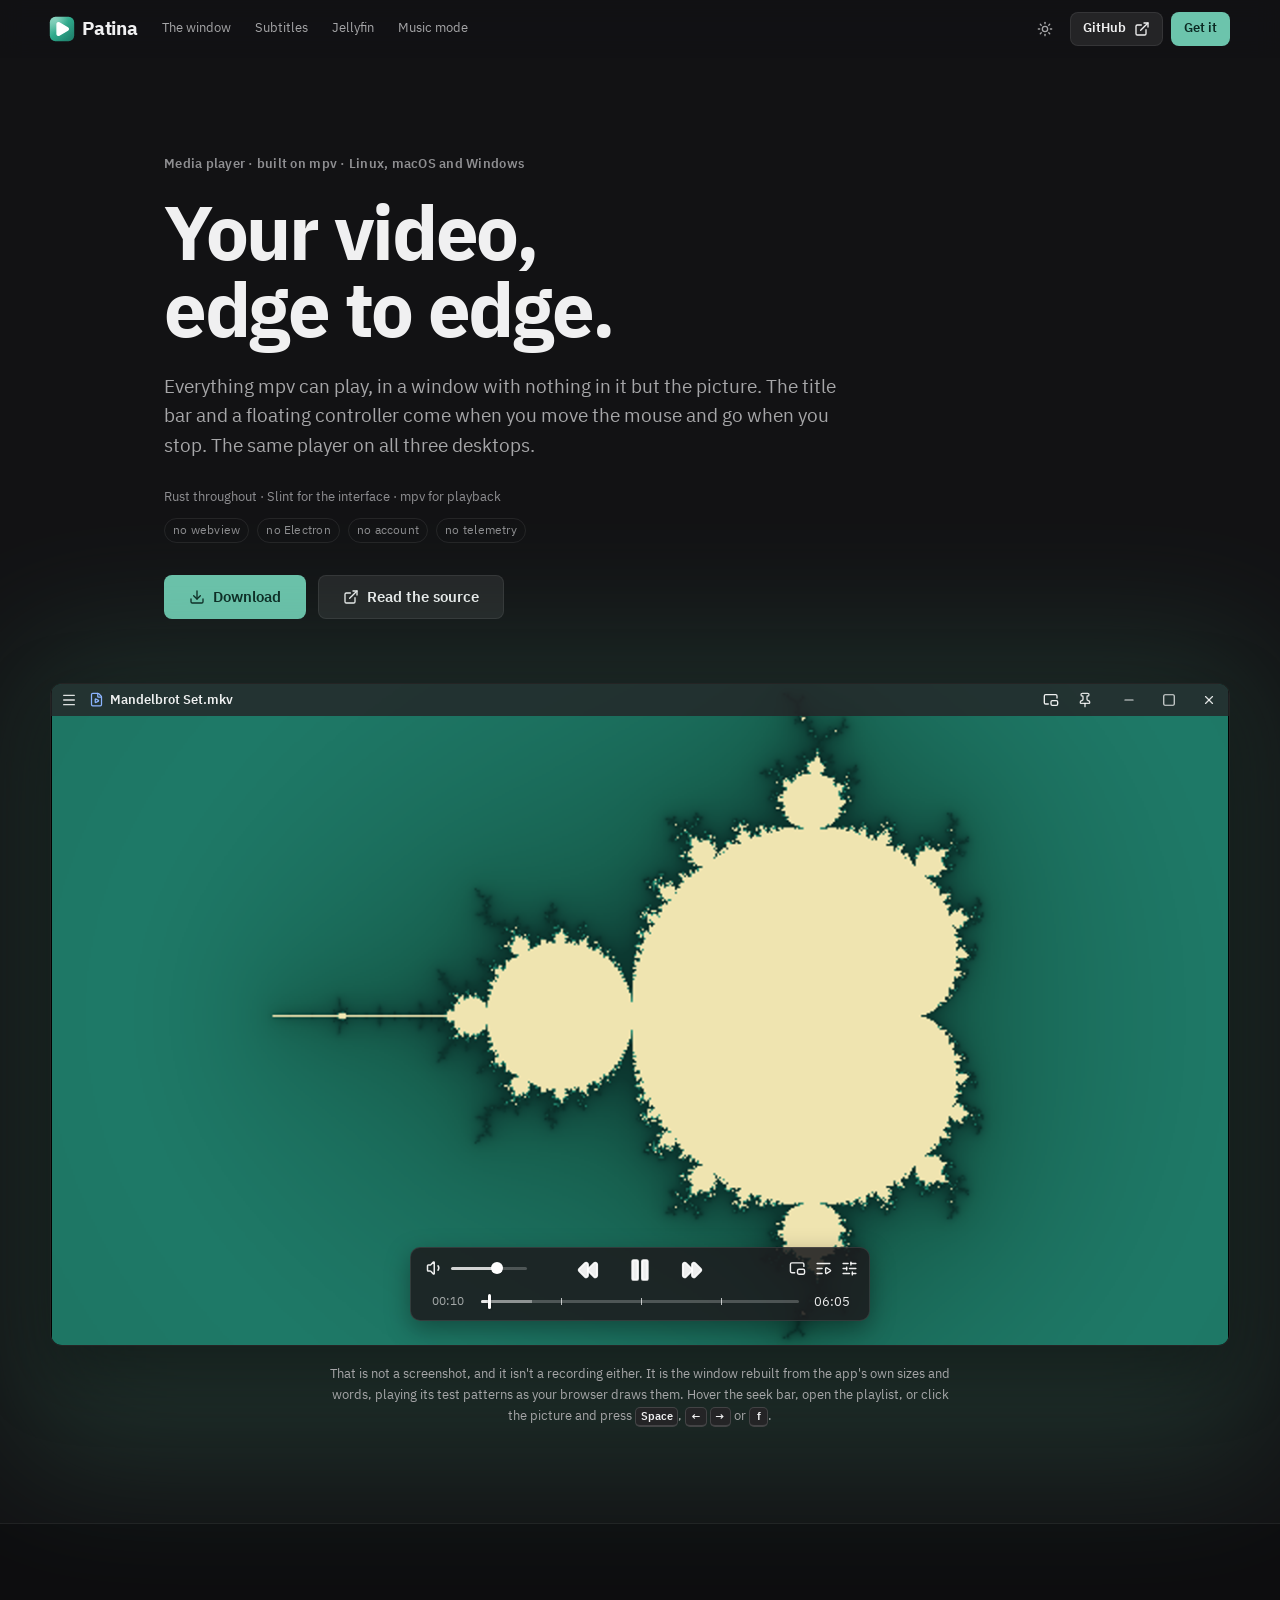
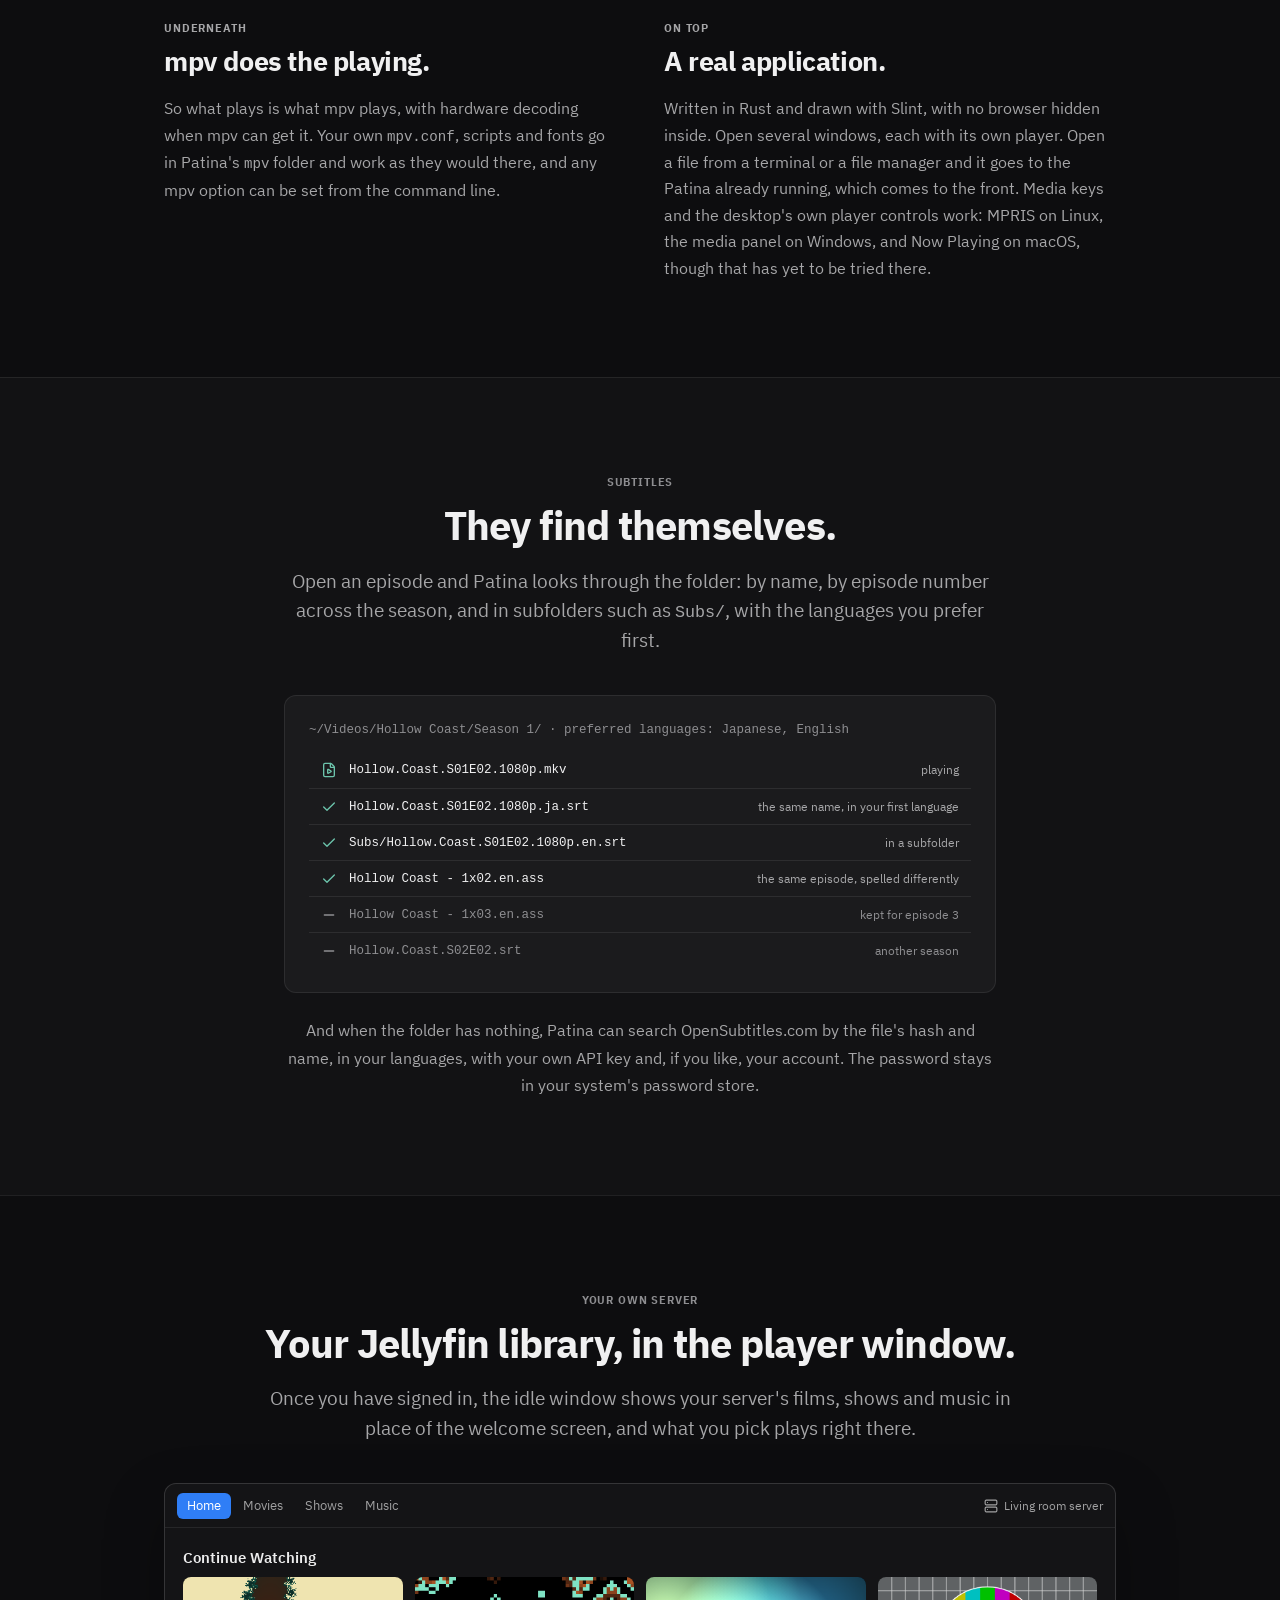
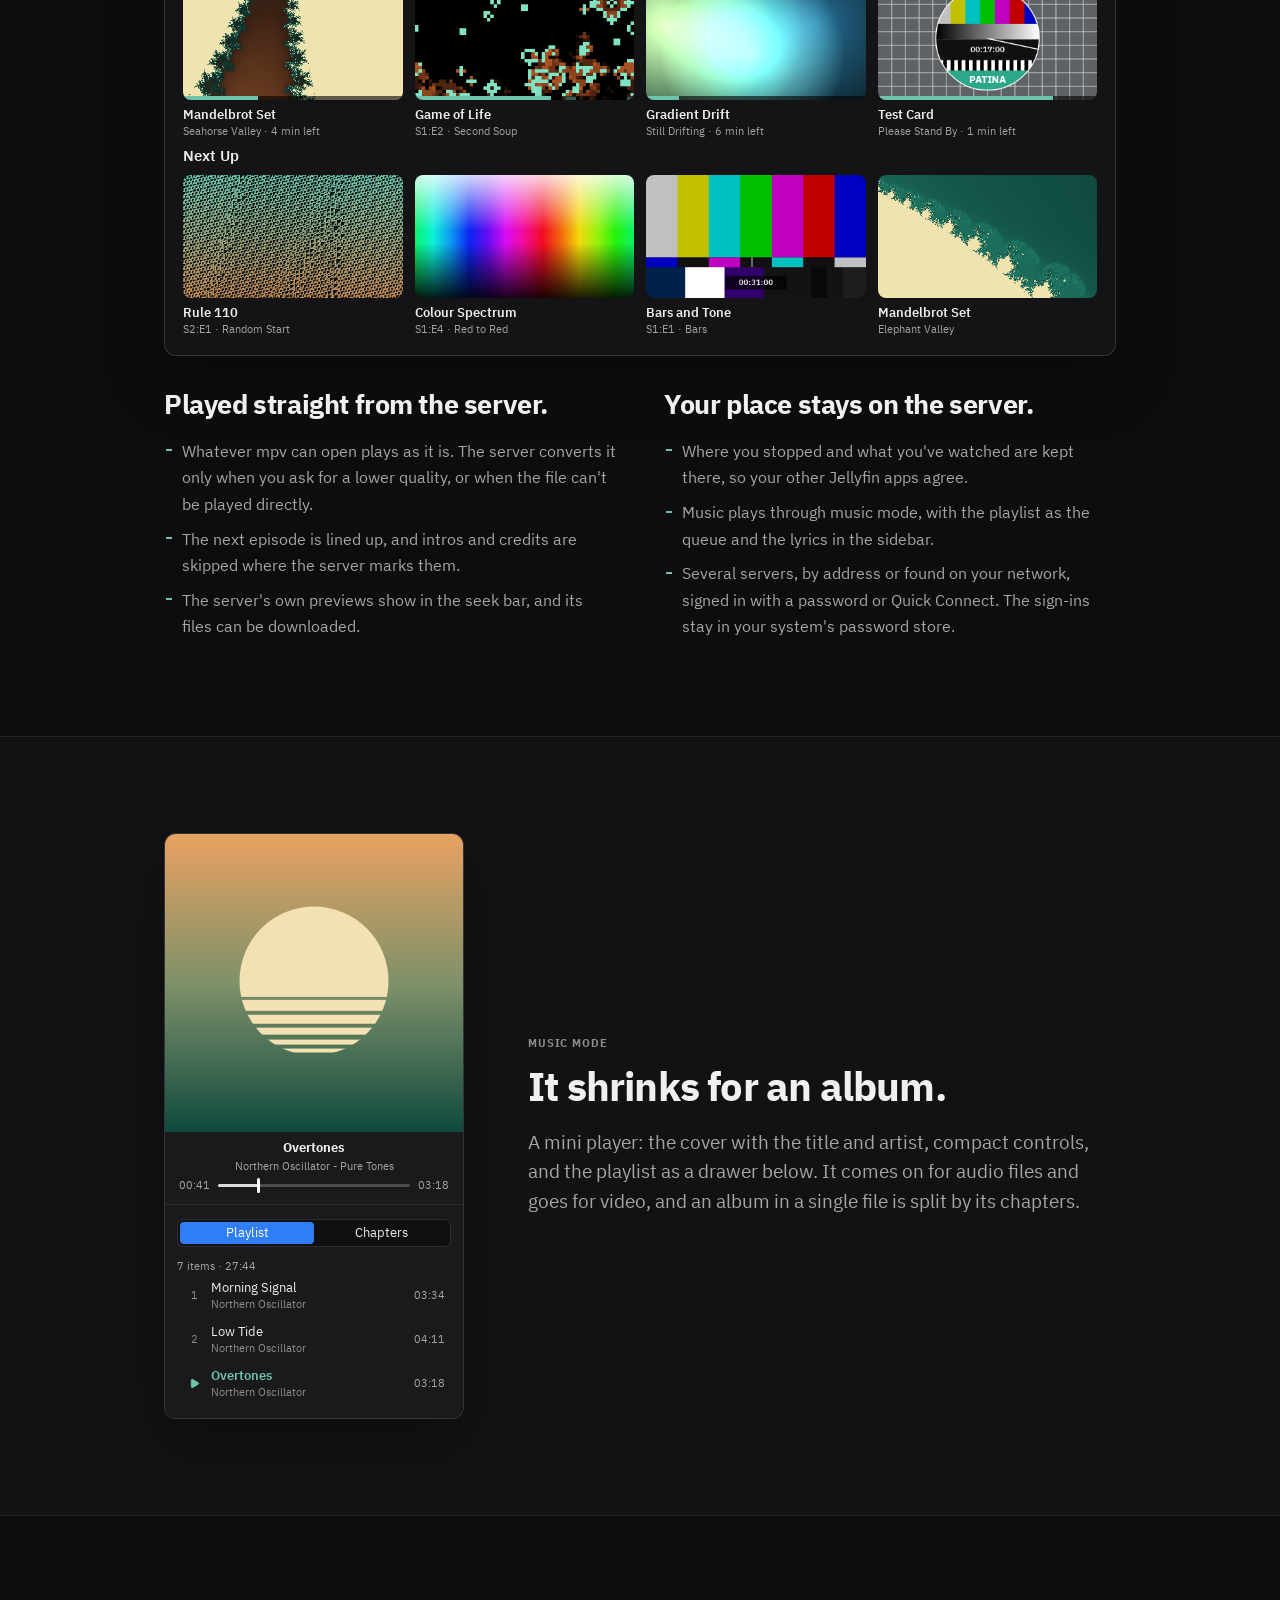
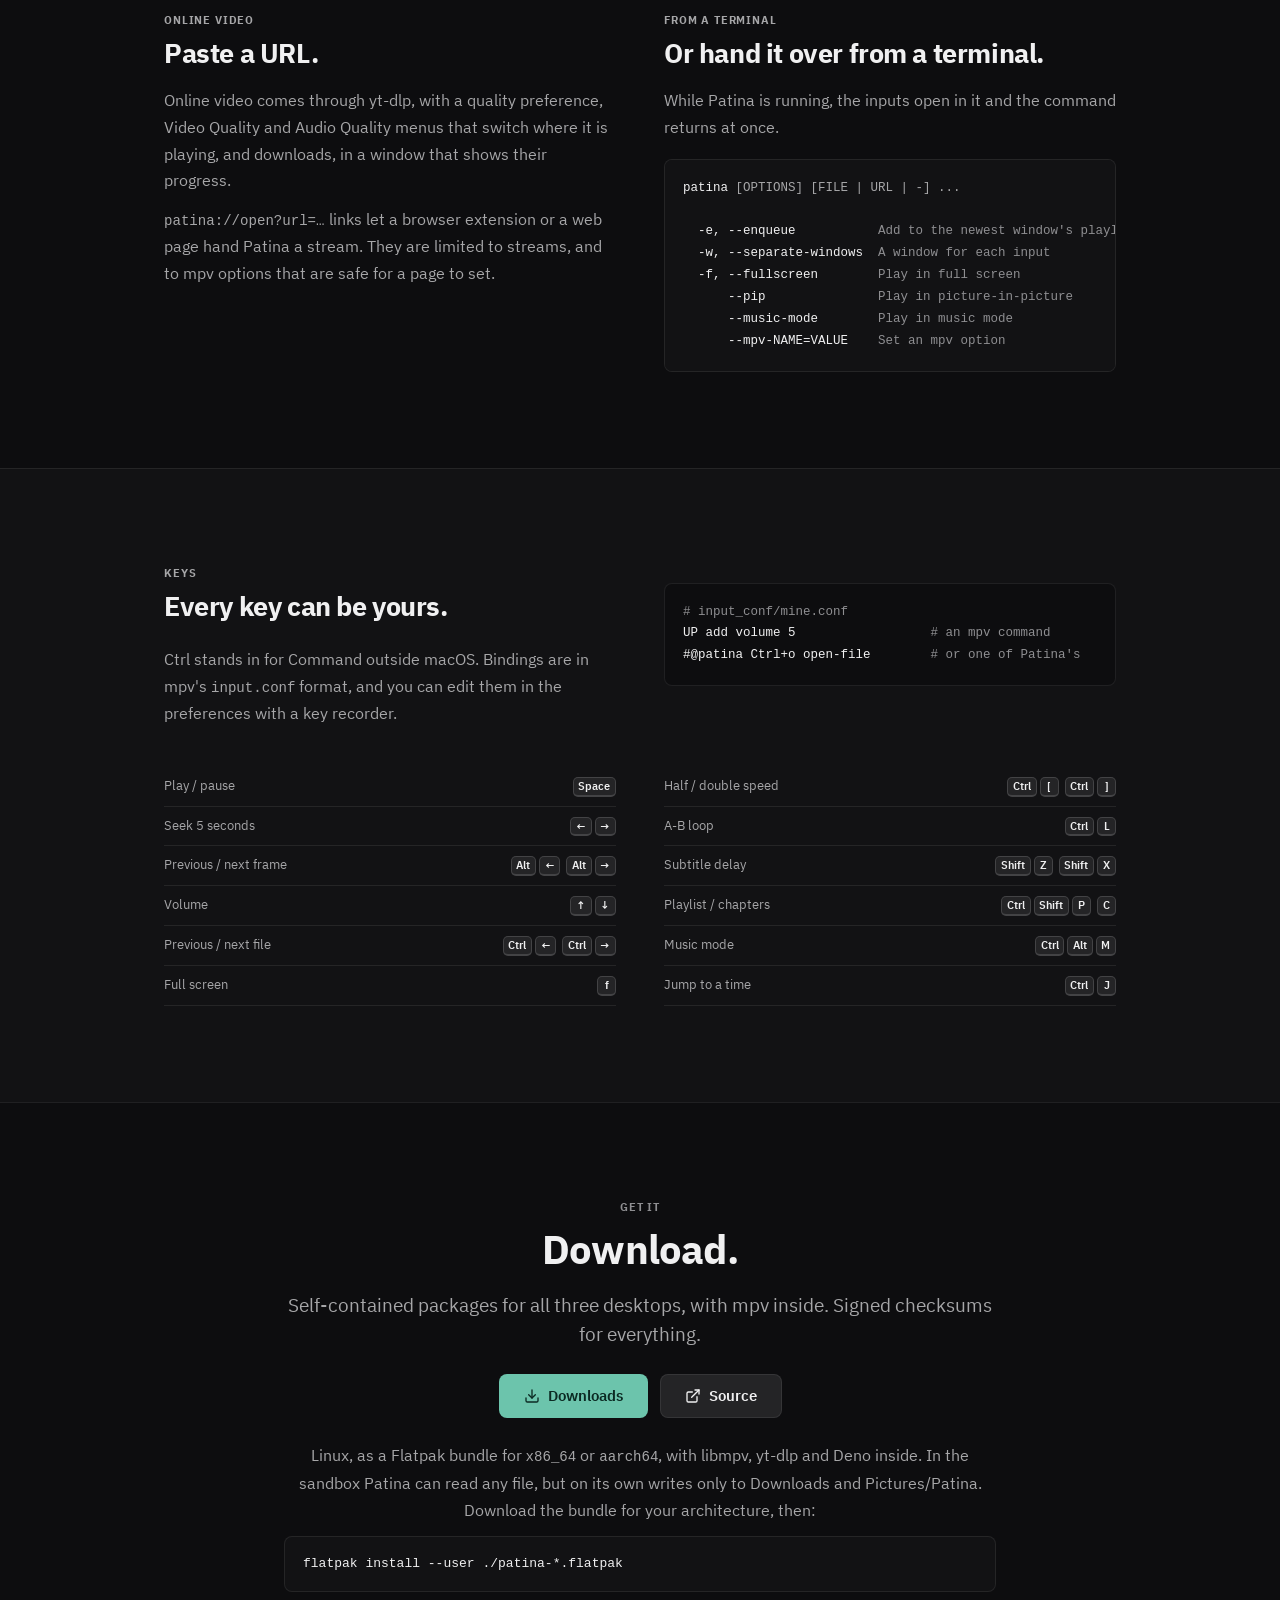
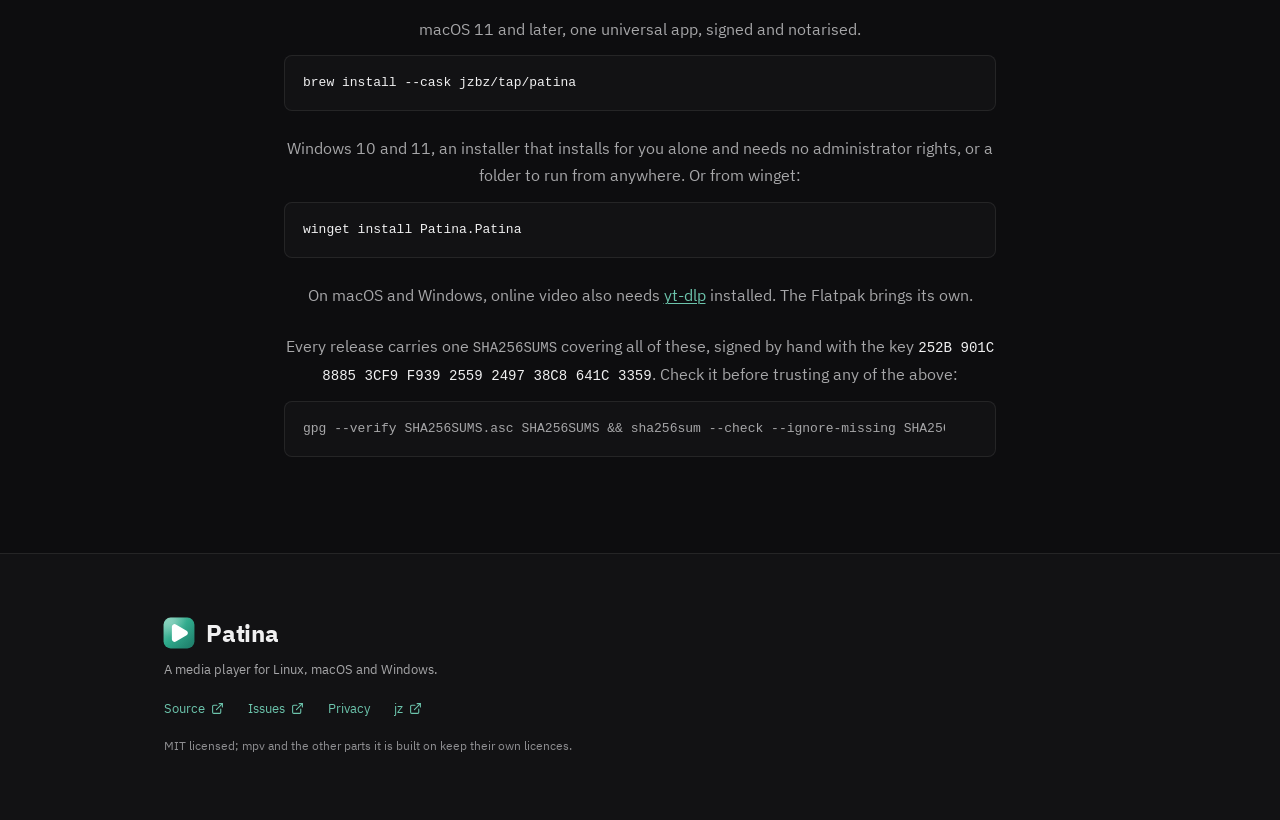
==== index.html @ 75a0292d "Add the patina.video site The front page rebuilds the player's window from the app's own sizes and w" ====
<!doctype html>
<html lang="en">
<head>
<meta charset="utf-8">
<meta name="viewport" content="width=device-width, initial-scale=1">
<title>Patina — a media player for Linux, macOS and Windows</title>
<meta name="description" content="A media player built on mpv: video edge to edge, a floating controller, subtitles that find themselves, online video and your Jellyfin library. Linux, macOS and Windows.">
<meta name="color-scheme" content="dark light">
<link rel="icon" href="assets/images/icon.svg" type="image/svg+xml">
<link rel="icon" href="favicon.png" sizes="32x32">
<link rel="apple-touch-icon" href="assets/images/apple-touch-icon.png">
<link rel="canonical" href="https://patina.video/">

<meta name="theme-color" content="#121214">

<meta property="og:type" content="website">
<meta property="og:site_name" content="Patina">
<meta property="og:title" content="Patina — a media player for Linux, macOS and Windows">
<meta property="og:description" content="Built on mpv: video edge to edge, a floating controller, subtitles that find themselves, online video and your Jellyfin library.">
<!-- Absolute on purpose: link scrapers fetch this without page context, so a
     relative path would resolve against nothing and the card would lose its
     image. The only two places the domain is written down. -->
<meta property="og:url" content="https://patina.video/">
<meta property="og:image" content="https://patina.video/assets/images/og.png">
<meta property="og:image:type" content="image/png">
<meta property="og:image:width" content="1200">
<meta property="og:image:height" content="630">
<meta property="og:image:alt" content="Patina — your video, edge to edge. A media player for Linux, macOS and Windows, shown as a window playing a Mandelbrot set with a floating controller over it.">

<meta name="twitter:card" content="summary_large_image">
<meta name="twitter:image" content="https://patina.video/assets/images/og.png">
<meta name="twitter:image:alt" content="Patina — your video, edge to edge. A media player for Linux, macOS and Windows, shown as a window playing a Mandelbrot set with a floating controller over it.">

<link rel="preload" href="assets/fonts/ibm-plex-sans-regular.woff2" as="font" type="font/woff2" crossorigin>
<link rel="preload" href="assets/fonts/ibm-plex-sans-bold.woff2" as="font" type="font/woff2" crossorigin>
<link rel="stylesheet" href="assets/style.css">

<!-- Without player.js there are no pictures to draw, so the window gets one that
     is already drawn. In a noscript, so that nobody else downloads it. -->
<noscript><style>.picture { background: #000 url("assets/images/poster.jpg") center / cover; }</style></noscript>

<!-- Stamp a stored choice of light before the first paint, so someone who has
     chosen it does not get a flash of the dark default first. Only light is
     ever stamped: dark is what the stylesheet already does, so a `dark` class
     would be a class with no rule behind it. -->
<script>
(function () {
    try {
        if (localStorage.getItem("patina-theme") === "light") {
            document.documentElement.classList.add("light");
        }
    } catch (e) {
        /* No storage available. The stylesheet's dark default stands. */
    }
}());
</script>
</head>
<body>

<!-- Lucide icons, ISC licensed, copied out of the app's own ui/icons directory
     under the app's own names, so the site and the app draw from one set. 24x24
     grid, 2px round-cap stroke, currentColor throughout. `external` is the one
     the app has no use for. -->
<svg class="sprite" aria-hidden="true" focusable="false" width="0" height="0">
  <defs>
    <symbol viewBox="0 0 24 24" id="i-menu"><path d="M4 5h16"/><path d="M4 12h16"/><path d="M4 19h16"/></symbol>
    <symbol viewBox="0 0 24 24" id="i-file-play"><path d="M6 22a2 2 0 0 1-2-2V4a2 2 0 0 1 2-2h8a2.4 2.4 0 0 1 1.704.706l3.588 3.588A2.4 2.4 0 0 1 20 8v12a2 2 0 0 1-2 2z"/><path d="M14 2v5a1 1 0 0 0 1 1h5"/><path d="M15.033 13.44a.647.647 0 0 1 0 1.12l-4.065 2.352a.645.645 0 0 1-.968-.56v-4.704a.645.645 0 0 1 .967-.56z"/></symbol>
    <symbol viewBox="0 0 24 24" id="i-picture-in-picture-2"><path d="M21 9V6a2 2 0 0 0-2-2H4a2 2 0 0 0-2 2v10c0 1.1.9 2 2 2h4"/><rect width="10" height="7" x="12" y="13" rx="2"/></symbol>
    <symbol viewBox="0 0 24 24" id="i-pin"><path d="M12 17v5"/><path d="M9 10.76a2 2 0 0 1-1.11 1.79l-1.78.9A2 2 0 0 0 5 15.24V16a1 1 0 0 0 1 1h12a1 1 0 0 0 1-1v-.76a2 2 0 0 0-1.11-1.79l-1.78-.9A2 2 0 0 1 15 10.76V7a1 1 0 0 1 1-1 2 2 0 0 0 0-4H8a2 2 0 0 0 0 4 1 1 0 0 1 1 1z"/></symbol>
    <symbol viewBox="0 0 24 24" id="i-minus"><path d="M5 12h14"/></symbol>
    <symbol viewBox="0 0 24 24" id="i-square"><rect width="18" height="18" x="3" y="3" rx="2"/></symbol>
    <symbol viewBox="0 0 24 24" id="i-x"><path d="M18 6 6 18"/><path d="m6 6 12 12"/></symbol>
    <symbol viewBox="0 0 24 24" id="i-volume-2"><path d="M11 4.702a.705.705 0 0 0-1.203-.498L6.413 7.587A1.4 1.4 0 0 1 5.416 8H3a1 1 0 0 0-1 1v6a1 1 0 0 0 1 1h2.416a1.4 1.4 0 0 1 .997.413l3.383 3.384A.705.705 0 0 0 11 19.298z"/><path d="M16 9a5 5 0 0 1 0 6"/><path d="M19.364 18.364a9 9 0 0 0 0-12.728"/></symbol>
    <symbol viewBox="0 0 24 24" id="i-volume-1"><path d="M11 4.702a.705.705 0 0 0-1.203-.498L6.413 7.587A1.4 1.4 0 0 1 5.416 8H3a1 1 0 0 0-1 1v6a1 1 0 0 0 1 1h2.416a1.4 1.4 0 0 1 .997.413l3.383 3.384A.705.705 0 0 0 11 19.298z"/><path d="M16 9a5 5 0 0 1 0 6"/></symbol>
    <symbol viewBox="0 0 24 24" id="i-volume"><path d="M11 4.702a.705.705 0 0 0-1.203-.498L6.413 7.587A1.4 1.4 0 0 1 5.416 8H3a1 1 0 0 0-1 1v6a1 1 0 0 0 1 1h2.416a1.4 1.4 0 0 1 .997.413l3.383 3.384A.705.705 0 0 0 11 19.298z"/></symbol>
    <symbol viewBox="0 0 24 24" id="i-volume-x"><path d="M11 4.702a.7.7 0 0 0-1.203-.498L6.413 7.587A1.4 1.4 0 0 1 5.416 8H3a1 1 0 0 0-1 1v6a1 1 0 0 0 1 1h2.416a1.4 1.4 0 0 1 .997.413l3.383 3.384A.7.7 0 0 0 11 19.298z"/><path d="m16.5 14.5 5-5"/><path d="m16.5 9.5 5 5"/></symbol>
    <symbol viewBox="0 0 24 24" id="i-rewind"><path d="M12 6a2 2 0 0 0-3.414-1.414l-6 6a2 2 0 0 0 0 2.828l6 6A2 2 0 0 0 12 18z"/><path d="M22 6a2 2 0 0 0-3.414-1.414l-6 6a2 2 0 0 0 0 2.828l6 6A2 2 0 0 0 22 18z"/></symbol>
    <symbol viewBox="0 0 24 24" id="i-fast-forward"><path d="M12 6a2 2 0 0 1 3.414-1.414l6 6a2 2 0 0 1 0 2.828l-6 6A2 2 0 0 1 12 18z"/><path d="M2 6a2 2 0 0 1 3.414-1.414l6 6a2 2 0 0 1 0 2.828l-6 6A2 2 0 0 1 2 18z"/></symbol>
    <symbol viewBox="0 0 24 24" id="i-play"><path d="M5 5a2 2 0 0 1 3.008-1.728l11.997 6.998a2 2 0 0 1 .003 3.458l-12 7A2 2 0 0 1 5 19z"/></symbol>
    <symbol viewBox="0 0 24 24" id="i-pause"><rect x="14" y="3" width="5" height="18" rx="1"/><rect x="5" y="3" width="5" height="18" rx="1"/></symbol>
    <symbol viewBox="0 0 24 24" id="i-list-video"><path d="M21 5H3"/><path d="M10 12H3"/><path d="M10 19H3"/><path d="M15 12.003a1 1 0 0 1 1.517-.859l4.997 2.997a1 1 0 0 1 0 1.718l-4.997 2.997a1 1 0 0 1-1.517-.86z"/></symbol>
    <symbol viewBox="0 0 24 24" id="i-sliders-horizontal"><path d="M10 5H3"/><path d="M12 19H3"/><path d="M14 3v4"/><path d="M16 17v4"/><path d="M21 12h-9"/><path d="M21 19h-5"/><path d="M21 5h-7"/><path d="M8 10v4"/><path d="M8 12H3"/></symbol>
    <symbol viewBox="0 0 24 24" id="i-skip-back"><path d="M17.971 4.285A2 2 0 0 1 21 6v12a2 2 0 0 1-3.029 1.715l-9.997-5.998a2 2 0 0 1-.003-3.432z"/><path d="M3 20V4"/></symbol>
    <symbol viewBox="0 0 24 24" id="i-skip-forward"><path d="M21 4v16"/><path d="M6.029 4.285A2 2 0 0 0 3 6v12a2 2 0 0 0 3.029 1.715l9.997-5.998a2 2 0 0 0 .003-3.432z"/></symbol>
    <symbol viewBox="0 0 24 24" id="i-plus"><path d="M5 12h14"/><path d="M12 5v14"/></symbol>
    <symbol viewBox="0 0 24 24" id="i-link"><path d="M10 13a5 5 0 0 0 7.54.54l3-3a5 5 0 0 0-7.07-7.07l-1.72 1.71"/><path d="M14 11a5 5 0 0 0-7.54-.54l-3 3a5 5 0 0 0 7.07 7.07l1.71-1.71"/></symbol>
    <symbol viewBox="0 0 24 24" id="i-trash-2"><path d="M10 11v6"/><path d="M14 11v6"/><path d="M19 6v14a2 2 0 0 1-2 2H7a2 2 0 0 1-2-2V6"/><path d="M3 6h18"/><path d="M8 6V4a2 2 0 0 1 2-2h4a2 2 0 0 1 2 2v2"/></symbol>
    <symbol viewBox="0 0 24 24" id="i-repeat"><path d="m17 2 4 4-4 4"/><path d="M3 11v-1a4 4 0 0 1 4-4h14"/><path d="m7 22-4-4 4-4"/><path d="M21 13v1a4 4 0 0 1-4 4H3"/></symbol>
    <symbol viewBox="0 0 24 24" id="i-repeat-1"><path d="m17 2 4 4-4 4"/><path d="M3 11v-1a4 4 0 0 1 4-4h14"/><path d="m7 22-4-4 4-4"/><path d="M21 13v1a4 4 0 0 1-4 4H3"/><path d="M11 10h1v4"/></symbol>
    <symbol viewBox="0 0 24 24" id="i-shuffle"><path d="m18 14 4 4-4 4"/><path d="m18 2 4 4-4 4"/><path d="M2 18h1.973a4 4 0 0 0 3.3-1.7l5.454-8.6a4 4 0 0 1 3.3-1.7H22"/><path d="M2 6h1.972a4 4 0 0 1 3.6 2.2"/><path d="M22 18h-6.041a4 4 0 0 1-3.3-1.8l-.359-.45"/></symbol>
    <symbol viewBox="0 0 24 24" id="i-server"><rect width="20" height="8" x="2" y="2" rx="2" ry="2"/><rect width="20" height="8" x="2" y="14" rx="2" ry="2"/><line x1="6" x2="6.01" y1="6" y2="6"/><line x1="6" x2="6.01" y1="18" y2="18"/></symbol>
    <symbol viewBox="0 0 24 24" id="i-check"><path d="M20 6 9 17l-5-5"/></symbol>
    <symbol viewBox="0 0 24 24" id="i-folder"><path d="M20 20a2 2 0 0 0 2-2V8a2 2 0 0 0-2-2h-7.9a2 2 0 0 1-1.69-.9L9.6 3.9A2 2 0 0 0 7.93 3H4a2 2 0 0 0-2 2v13a2 2 0 0 0 2 2Z"/></symbol>
    <symbol viewBox="0 0 24 24" id="i-film"><rect width="18" height="18" x="3" y="3" rx="2"/><path d="M7 3v18"/><path d="M3 7.5h4"/><path d="M3 12h18"/><path d="M3 16.5h4"/><path d="M17 3v18"/><path d="M17 7.5h4"/><path d="M17 16.5h4"/></symbol>
    <symbol viewBox="0 0 24 24" id="i-download"><path d="M12 15V3"/><path d="M21 15v4a2 2 0 0 1-2 2H5a2 2 0 0 1-2-2v-4"/><path d="m7 10 5 5 5-5"/></symbol>
    <symbol viewBox="0 0 24 24" id="i-external"><path d="M15 3h6v6"/><path d="M10 14 21 3"/><path d="M18 13v6a2 2 0 0 1-2 2H5a2 2 0 0 1-2-2V8a2 2 0 0 1 2-2h6"/></symbol>
    <symbol viewBox="0 0 24 24" id="i-copy"><rect width="14" height="14" x="8" y="8" rx="2" ry="2"/><path d="M4 16c-1.1 0-2-.9-2-2V4c0-1.1.9-2 2-2h10c1.1 0 2 .9 2 2"/></symbol>
  </defs>
  <!-- The Gamma slider. CSS has a filter for the other four. -->
  <filter id="gamma" color-interpolation-filters="sRGB">
    <feComponentTransfer>
      <feFuncR id="gammaR" type="gamma" exponent="1"/>
      <feFuncG id="gammaG" type="gamma" exponent="1"/>
      <feFuncB id="gammaB" type="gamma" exponent="1"/>
    </feComponentTransfer>
  </filter>
</svg>

<a class="skip" href="#main">Skip to content</a>

<p class="visually-hidden" id="copy-status" role="status"></p>

<header class="site-head" id="siteHead">
  <div class="head-inner">
    <a class="brand" href="/" aria-label="Patina, home">
      <img class="brand-icon" src="assets/images/icon.svg" alt="" width="30" height="30">
      <span class="brand-word">Patina</span>
    </a>

    <nav class="head-nav" aria-label="Sections">
      <a href="#window">The window</a>
      <a href="#subtitles">Subtitles</a>
      <a href="#jellyfin">Jellyfin</a>
      <a href="#music">Music mode</a>
    </nav>

    <div class="head-actions">
      <button class="btn btn-ghost btn-icon" id="theme-toggle" type="button" hidden
              aria-pressed="false" aria-label="Dark theme">
        <svg class="ico ico-sun" aria-hidden="true" viewBox="0 0 24 24"><circle cx="12" cy="12" r="4"/><path d="M12 2v2"/><path d="M12 20v2"/><path d="m4.93 4.93 1.41 1.41"/><path d="m17.66 17.66 1.41 1.41"/><path d="M2 12h2"/><path d="M20 12h2"/><path d="m6.34 17.66-1.41 1.41"/><path d="m19.07 4.93-1.41 1.41"/></svg>
        <svg class="ico ico-moon" aria-hidden="true" viewBox="0 0 24 24"><path d="M12 3a6 6 0 0 0 9 9 9 9 0 1 1-9-9Z"/></svg>
      </button>
      <a class="btn" href="https://github.com/jzbz/patina">
        GitHub<svg class="ico" aria-hidden="true"><use href="#i-external"/></svg>
      </a>
      <a class="btn btn-primary" href="#get">Get it</a>
    </div>
  </div>
</header>

<main id="main" tabindex="-1">

<!-- ------------------------------------------------------------- hero -->
<section class="hero" id="top">
  <div class="wrap">
    <p class="eyebrow">Media player &middot; built on mpv &middot; Linux, macOS and Windows</p>
    <h1 class="hero-h1">Your video,<br>edge to edge.</h1>
    <p class="hero-deck">
      Everything mpv can play, in a window with nothing in it but the picture.
      The title bar and a floating controller come when you move the mouse and
      go when you stop. The same player on all three desktops.
    </p>
    <p class="hero-stack">Rust throughout &middot; Slint for the interface &middot; mpv for playback</p>
    <p class="negations"><span>no webview</span><span>no Electron</span><span>no account</span><span>no telemetry</span></p>
    <div class="hero-actions">
      <a class="btn btn-primary btn-lg" href="#get">
        <svg class="ico" aria-hidden="true"><use href="#i-download"/></svg>Download
      </a>
      <a class="btn btn-lg" href="https://github.com/jzbz/patina">
        <svg class="ico" aria-hidden="true"><use href="#i-external"/></svg>Read the source
      </a>
    </div>
  </div>
</section>

<!-- ----------------------------------------------------------- window -->
<!-- Rebuilt from the app's own geometry and wording, not a screenshot. See
     player.js for what it does and style.css for where the sizes come from. The
     test patterns are the ones in the app's screenshots, drawn here as they
     play. Its controls are real ones; the title bar's menu, pin and window
     buttons are furniture, and are not focusable. -->
<section class="window-section" id="window">
  <div class="wrap-wide">
    <h2 class="visually-hidden">The window</h2>
    <figure class="stage" id="stage">
      <div class="stage-glow" aria-hidden="true"></div>

      <div class="player-slot" id="playerSlot">
        <div class="pip-note" id="pipNote" hidden>
          <span>This video is playing in picture-in-picture.</span>
          <button class="btn" id="pipReturn" type="button">Put it back</button>
        </div>

        <div class="player" id="player" tabindex="0" role="group"
             aria-label="Patina's player window, working. While it has focus, its keys work: Space to pause, the arrows to seek and change the volume.">

          <div class="picture" id="picture"><canvas id="video" aria-hidden="true"></canvas></div>
          <div class="subs" id="subs"></div>

          <div class="titlebar fades">
            <span class="ib"><svg class="ico" aria-hidden="true"><use href="#i-menu"/></svg></span>
            <svg class="ico tb-icon" aria-hidden="true"><use href="#i-file-play"/></svg>
            <span class="tb-title" id="tbTitle">Mandelbrot Set.mkv</span>
            <button class="ib" id="tbPip" type="button" title="Picture in Picture" aria-label="Picture in Picture"><svg class="ico" aria-hidden="true"><use href="#i-picture-in-picture-2"/></svg></button>
            <span class="ib"><svg class="ico" aria-hidden="true"><use href="#i-pin"/></svg></span>
            <span class="tb-win" aria-hidden="true">
              <span><svg class="ico"><use href="#i-minus"/></svg></span>
              <span><svg class="ico"><use href="#i-square"/></svg></span>
              <span><svg class="ico"><use href="#i-x"/></svg></span>
            </span>
          </div>

          <div class="osd" id="osd" aria-hidden="true">
            <span class="osd-text" id="osdText"></span>
            <span class="note-line" id="osdDetail" hidden></span>
            <span class="osd-bar" id="osdBar" hidden><i></i></span>
          </div>

          <div class="osc fades" id="osc">
            <div class="osc-volume">
              <button class="ib" id="mute" type="button" title="Mute" aria-label="Mute"><svg class="ico" aria-hidden="true"><use id="muteIcon" href="#i-volume-1"/></svg></button>
              <input class="slider" id="volume" type="range" min="0" max="100" step="1" value="62" aria-label="Volume">
            </div>

            <div class="osc-transport">
              <button class="ib" id="oscLeft" type="button" title="Slow down" aria-label="Slow down"><svg class="ico ico-fill" aria-hidden="true"><use href="#i-rewind"/></svg></button>
              <button class="ib" id="oscPlay" type="button" title="Pause" aria-label="Pause">
                <svg class="ico ico-fill ico-pause" aria-hidden="true"><use href="#i-pause"/></svg>
                <svg class="ico ico-fill ico-play" aria-hidden="true"><use href="#i-play"/></svg>
              </button>
              <button class="ib" id="oscRight" type="button" title="Speed up" aria-label="Speed up"><svg class="ico ico-fill" aria-hidden="true"><use href="#i-fast-forward"/></svg></button>
              <span class="osc-speed" id="oscSpeed" hidden></span>
            </div>

            <div class="osc-tools">
              <button class="ib pip-tool" id="toolPip" type="button" title="Picture in Picture" aria-label="Picture in Picture"><svg class="ico" aria-hidden="true"><use href="#i-picture-in-picture-2"/></svg></button>
              <button class="ib" id="toolPlaylist" type="button" title="Playlist" aria-label="Playlist" aria-pressed="false"><svg class="ico" aria-hidden="true"><use href="#i-list-video"/></svg></button>
              <button class="ib" id="toolSettings" type="button" title="Quick Settings" aria-label="Quick Settings" aria-pressed="false"><svg class="ico" aria-hidden="true"><use href="#i-sliders-horizontal"/></svg></button>
            </div>

            <span class="osc-time" id="oscNow">00:08</span>
            <div class="seek" id="seek" role="slider" tabindex="0" aria-label="Playback position"
                 aria-valuemin="0" aria-valuemax="365" aria-valuenow="8">
              <span class="seek-track">
                <span class="seek-cache" id="seekCache"></span>
                <span class="seek-fill" id="seekFill"></span>
                <span class="seek-ab" id="seekAb" hidden></span>
              </span>
              <span class="seek-knob" id="seekKnob"></span>
            </div>
            <button class="osc-time" id="oscEnd" type="button" title="Show the time remaining" aria-label="Show the time remaining">06:05</button>
          </div>

          <div class="preview" id="preview" hidden>
            <canvas id="previewCanvas" aria-hidden="true"></canvas>
            <span class="preview-time" id="previewTime"></span>
            <span class="preview-chapter" id="previewChapter"></span>
          </div>

          <aside class="sidebar" id="sidebar" hidden>
            <div class="side-head">
              <div class="segmented" id="sideTabs"></div>
              <button class="ib" id="sideClose" type="button" title="Close" aria-label="Close the sidebar"><svg class="ico" aria-hidden="true"><use href="#i-x"/></svg></button>
            </div>

            <div class="side-panel" id="panel-playlist">
              <div class="pl-head">
                <span class="pl-count">7 items &middot; 31:40</span>
                <button class="ib" id="loopFile" type="button" title="Loop File" aria-label="Loop File"><svg class="ico" aria-hidden="true"><use href="#i-repeat-1"/></svg></button>
                <button class="ib" id="loopList" type="button" title="Loop Playlist" aria-label="Loop Playlist"><svg class="ico" aria-hidden="true"><use href="#i-repeat"/></svg></button>
                <button class="ib" id="shuffle" type="button" title="Shuffle" aria-label="Shuffle"><svg class="ico" aria-hidden="true"><use href="#i-shuffle"/></svg></button>
              </div>
              <div class="side-scroll" id="rows"></div>
              <div class="side-foot" aria-hidden="true">
                <span class="side-btn"><svg class="ico"><use href="#i-plus"/></svg>Add Files&hellip;</span>
                <span class="side-btn"><svg class="ico"><use href="#i-link"/></svg>URL&hellip;</span>
                <span class="side-btn"><svg class="ico"><use href="#i-trash-2"/></svg>Clear</span>
              </div>
            </div>

            <div class="side-panel" id="panel-chapters" hidden>
              <div class="side-scroll" id="chapters"></div>
            </div>

            <div class="side-panel" id="panel-video" hidden>
              <div class="side-scroll">
                <div class="group">
                  <p class="group-title">ASPECT RATIO</p>
                  <div class="segmented" id="aspectChoices"></div>
                </div>
                <div class="group">
                  <p class="group-title">ROTATION</p>
                  <div class="segmented" id="rotationChoices"></div>
                  <label class="line"><span>Flip vertically</span><input class="toggle" id="flip" type="checkbox"></label>
                  <label class="line"><span>Mirror horizontally</span><input class="toggle" id="mirror" type="checkbox"></label>
                </div>
                <div class="group">
                  <p class="group-title">SPEED</p>
                  <label class="line"><span>Speed</span><input class="slider" id="speedRange" type="range" min="-5" max="5" step="1" value="0"><span class="line-read" id="speedRangeRead"></span></label>
                </div>
                <div class="group">
                  <p class="group-title">COLOR</p>
                  <label class="line"><span>Brightness</span><input class="slider" id="brightness" type="range" min="-100" max="100" step="1" value="0"><span class="line-read" id="brightnessRead"></span></label>
                  <label class="line"><span>Contrast</span><input class="slider" id="contrast" type="range" min="-100" max="100" step="1" value="0"><span class="line-read" id="contrastRead"></span></label>
                  <label class="line"><span>Saturation</span><input class="slider" id="saturation" type="range" min="-100" max="100" step="1" value="0"><span class="line-read" id="saturationRead"></span></label>
                  <label class="line"><span>Gamma</span><input class="slider" id="gamma-range" type="range" min="-100" max="100" step="1" value="0"><span class="line-read" id="gamma-rangeRead"></span></label>
                  <label class="line"><span>Hue</span><input class="slider" id="hue" type="range" min="-100" max="100" step="1" value="0"><span class="line-read" id="hueRead"></span></label>
                </div>
                <p class="note-line">Decoder: your browser, drawing every frame</p>
              </div>
            </div>

            <div class="side-panel" id="panel-audio" hidden>
              <div class="side-scroll">
                <div class="group">
                  <p class="group-title">AUDIO TRACK</p>
                  <button class="track-row" type="button" aria-pressed="true"><svg class="ico" aria-hidden="true"><use href="#i-check"/></svg>None. This page is silent.</button>
                </div>
                <div class="group">
                  <label class="line"><span>Audio delay</span><input class="slider" id="audioDelay" type="range" min="-10" max="10" step="0.1" value="0"><span class="line-read" id="audioDelayRead"></span></label>
                </div>
                <div class="group">
                  <p class="group-title">EQUALIZER</p>
                  <div class="eq" id="eq"></div>
                  <div class="side-foot"><button class="side-btn" id="eqReset" type="button">Reset</button></div>
                </div>
              </div>
            </div>

            <div class="side-panel" id="panel-subtitles" hidden>
              <div class="side-scroll">
                <div class="group">
                  <p class="group-title">SUBTITLE TRACK</p>
                  <button class="track-row" id="trackNone" type="button" aria-pressed="true"><svg class="ico" aria-hidden="true"><use href="#i-check"/></svg>None</button>
                  <button class="track-row" id="trackEnglish" type="button" aria-pressed="false"><svg class="ico" aria-hidden="true"><use href="#i-check"/></svg>1 English</button>
                </div>
                <div class="group">
                  <label class="line"><span>Show subtitles</span><input class="toggle" id="subsShow" type="checkbox"></label>
                  <label class="line"><span>Delay</span><input class="slider" id="subDelay" type="range" min="-10" max="10" step="0.1" value="0"><span class="line-read" id="subDelayRead"></span></label>
                  <label class="line"><span>Scale</span><input class="slider" id="subScale" type="range" min="0.25" max="3" step="0.05" value="1"><span class="line-read" id="subScaleRead"></span></label>
                  <label class="line"><span>Position</span><input class="slider" id="subPosition" type="range" min="0" max="150" step="1" value="100"><span class="line-read" id="subPositionRead"></span></label>
                </div>
              </div>
            </div>
          </aside>

          <div class="pip-controls">
            <button class="ib" id="pipPlay" type="button" aria-label="Pause">
              <svg class="ico ico-fill ico-pause" aria-hidden="true"><use href="#i-pause"/></svg>
              <svg class="ico ico-fill ico-play" aria-hidden="true"><use href="#i-play"/></svg>
            </button>
            <button class="ib pip-back" id="pipBack" type="button" aria-label="Put the video back"><svg class="ico" aria-hidden="true"><use href="#i-x"/></svg></button>
          </div>
        </div>
      </div>

      <figcaption class="stage-caption">
        That is not a screenshot, and it isn't a recording either. It is the
        window rebuilt from the app's own sizes and words, playing its test
        patterns as your browser draws them. Hover the seek bar, open the
        playlist, or click the picture and press <kbd>Space</kbd>, <kbd>&larr;</kbd>
        <kbd>&rarr;</kbd> or <kbd>f</kbd>.
      </figcaption>
    </figure>
  </div>
</section>

<!-- -------------------------------------------------------- mpv + app -->
<section class="band band-sunken" id="mpv">
  <div class="wrap">
    <div class="two-up">
      <article>
        <p class="section-label">UNDERNEATH</p>
        <h2 class="h2-ish">mpv does the playing.</h2>
        <p>
          So what plays is what mpv plays, with hardware decoding when mpv can
          get it. Your own <code>mpv.conf</code>, scripts and fonts go in
          Patina's <code>mpv</code> folder and work as they would there, and any
          mpv option can be set from the command line.
        </p>
      </article>
      <article>
        <p class="section-label">ON TOP</p>
        <h2 class="h2-ish">A real application.</h2>
        <p>
          Written in Rust and drawn with Slint, with no browser hidden inside.
          Open several windows, each with its own player. Open a file from a
          terminal or a file manager and it goes to the Patina already running,
          which comes to the front. Media keys and the desktop's own player
          controls work: MPRIS on Linux, the media panel on Windows, and Now
          Playing on macOS, though that has yet to be tried there.
        </p>
      </article>
    </div>
  </div>
</section>

<!-- -------------------------------------------------------- subtitles -->
<section class="band" id="subtitles">
  <div class="wrap wrap-narrow center">
    <p class="section-label">SUBTITLES</p>
    <h2>They find themselves.</h2>
    <p class="deck">
      Open an episode and Patina looks through the folder: by
      name, by episode number across the season, and in subfolders such as
      <code>Subs/</code>, with the languages you prefer first.
    </p>

    <!-- Each line here is a case from the tests in src/subtitle_match.rs. -->
    <figure class="folder">
      <figcaption class="folder-path">~/Videos/Hollow Coast/Season 1/ &middot; preferred languages: Japanese, English</figcaption>
      <ul>
        <li class="is-video">
          <svg class="ico" aria-hidden="true"><use href="#i-file-play"/></svg>
          <span class="folder-name">Hollow.Coast.S01E02.1080p.mkv</span>
          <span class="folder-why">playing</span>
        </li>
        <li class="is-match">
          <svg class="ico" aria-hidden="true"><use href="#i-check"/></svg>
          <span class="folder-name">Hollow.Coast.S01E02.1080p.ja.srt</span>
          <span class="folder-why">the same name, in your first language</span>
        </li>
        <li class="is-match">
          <svg class="ico" aria-hidden="true"><use href="#i-check"/></svg>
          <span class="folder-name">Subs/Hollow.Coast.S01E02.1080p.en.srt</span>
          <span class="folder-why">in a subfolder</span>
        </li>
        <li class="is-match">
          <svg class="ico" aria-hidden="true"><use href="#i-check"/></svg>
          <span class="folder-name">Hollow Coast - 1x02.en.ass</span>
          <span class="folder-why">the same episode, spelled differently</span>
        </li>
        <li class="is-skip">
          <svg class="ico" aria-hidden="true"><use href="#i-minus"/></svg>
          <span class="folder-name">Hollow Coast - 1x03.en.ass</span>
          <span class="folder-why">kept for episode 3</span>
        </li>
        <li class="is-skip">
          <svg class="ico" aria-hidden="true"><use href="#i-minus"/></svg>
          <span class="folder-name">Hollow.Coast.S02E02.srt</span>
          <span class="folder-why">another season</span>
        </li>
      </ul>
    </figure>

    <p class="note">
      And when the folder has nothing, Patina can search OpenSubtitles.com by
      the file's hash and name, in your languages, with your own API key and, if
      you like, your account. The password stays in your system's password
      store.
    </p>
  </div>
</section>

<!-- --------------------------------------------------------- jellyfin -->
<section class="band band-sunken" id="jellyfin">
  <div class="wrap">
    <div class="center">
      <p class="section-label">YOUR OWN SERVER</p>
      <h2>Your Jellyfin library, in the player window.</h2>
      <p class="deck">
        Once you have signed in, the idle window shows your server's films,
        shows and music in place of the welcome screen, and what you pick plays
        right there.
      </p>
    </div>

    <!-- The Home page's strips, from ui/library.slint. Every title is invented,
         and the pictures are frames from the test patterns above, which is what
         this server has been collecting. -->
    <figure class="library dark-window" role="img"
            aria-label="An illustration of the library: a bar with Home, Movies, Shows and Music, and strips of cards for Continue Watching and Next Up, each with a progress bar.">
      <div class="lib-bar">
        <div class="lib-nav">
          <span class="is-on">Home</span><span>Movies</span><span>Shows</span><span>Music</span>
        </div>
        <span class="lib-server"><svg class="ico" aria-hidden="true"><use href="#i-server"/></svg>Living room server</span>
      </div>
      <div class="lib-body">
        <p class="lib-strip-title">Continue Watching</p>
        <div class="lib-cards">
          <div class="lib-card">
            <span class="lib-art"><canvas data-pattern="0" data-time="110"></canvas><span class="lib-progress"><i style="width:34%"></i></span></span>
            <span class="lib-title">Mandelbrot Set</span><span class="lib-sub">Seahorse Valley &middot; 4 min left</span>
          </div>
          <div class="lib-card">
            <span class="lib-art"><canvas data-pattern="3" data-time="26"></canvas><span class="lib-progress"><i style="width:62%"></i></span></span>
            <span class="lib-title">Game of Life</span><span class="lib-sub">S1:E2 &middot; Second Soup</span>
          </div>
          <div class="lib-card">
            <span class="lib-art"><canvas data-pattern="4" data-time="71"></canvas><span class="lib-progress"><i style="width:15%"></i></span></span>
            <span class="lib-title">Gradient Drift</span><span class="lib-sub">Still Drifting &middot; 6 min left</span>
          </div>
          <div class="lib-card">
            <span class="lib-art"><canvas data-pattern="6" data-time="17"></canvas><span class="lib-progress"><i style="width:80%"></i></span></span>
            <span class="lib-title">Test Card</span><span class="lib-sub">Please Stand By &middot; 1 min left</span>
          </div>
        </div>
        <p class="lib-strip-title">Next Up</p>
        <div class="lib-cards">
          <div class="lib-card">
            <span class="lib-art"><canvas data-pattern="5" data-time="60"></canvas></span>
            <span class="lib-title">Rule 110</span><span class="lib-sub">S2:E1 &middot; Random Start</span>
          </div>
          <div class="lib-card">
            <span class="lib-art"><canvas data-pattern="2" data-time="12"></canvas></span>
            <span class="lib-title">Colour Spectrum</span><span class="lib-sub">S1:E4 &middot; Red to Red</span>
          </div>
          <div class="lib-card">
            <span class="lib-art"><canvas data-pattern="1" data-time="31"></canvas></span>
            <span class="lib-title">Bars and Tone</span><span class="lib-sub">S1:E1 &middot; Bars</span>
          </div>
          <div class="lib-card">
            <span class="lib-art"><canvas data-pattern="0" data-time="205"></canvas></span>
            <span class="lib-title">Mandelbrot Set</span><span class="lib-sub">Elephant Valley</span>
          </div>
        </div>
      </div>
    </figure>

    <div class="two-up has-head">
      <article>
        <h3 class="h2-ish">Played straight from the server.</h3>
        <ul class="bullets">
          <li>Whatever mpv can open plays as it is. The server converts it only when you ask for a lower quality, or when the file can't be played directly.</li>
          <li>The next episode is lined up, and intros and credits are skipped where the server marks them.</li>
          <li>The server's own previews show in the seek bar, and its files can be downloaded.</li>
        </ul>
      </article>
      <article>
        <h3 class="h2-ish">Your place stays on the server.</h3>
        <ul class="bullets">
          <li>Where you stopped and what you've watched are kept there, so your other Jellyfin apps agree.</li>
          <li>Music plays through music mode, with the playlist as the queue and the lyrics in the sidebar.</li>
          <li>Several servers, by address or found on your network, signed in with a password or Quick Connect. The sign-ins stay in your system's password store.</li>
        </ul>
      </article>
    </div>
  </div>
</section>

<!-- ------------------------------------------------------- music mode -->
<section class="band" id="music">
  <div class="wrap">
    <div class="music-layout">
      <!-- ui/music.slint: the cover, the 72px strip whose title gives way to the
           transport while the pointer is over it, and the playlist as a drawer.
           Hover it. The album is the one in the app's own screenshot. -->
      <figure class="music dark-window" role="img"
              aria-label="Music mode: an album cover of a pale sun over a green horizon, the song Overtones by Northern Oscillator with a seek bar, and the playlist below it.">
        <svg class="music-cover" viewBox="0 0 300 300" aria-hidden="true">
          <defs>
            <linearGradient id="dusk" x1="0" y1="0" x2="0" y2="1">
              <stop offset="0" stop-color="#e8a262"/>
              <stop offset="0.5" stop-color="#7f9169"/>
              <stop offset="1" stop-color="#0f4a3f"/>
            </linearGradient>
            <clipPath id="sun"><circle cx="150" cy="148" r="75"/></clipPath>
          </defs>
          <rect width="300" height="300" fill="url(#dusk)"/>
          <g clip-path="url(#sun)" fill="#f4e1b3">
            <rect x="60" y="60" width="180" height="104"/>
            <rect x="60" y="167" width="180" height="11"/>
            <rect x="60" y="182" width="180" height="9"/>
            <rect x="60" y="195" width="180" height="7"/>
            <rect x="60" y="207" width="180" height="5"/>
            <rect x="60" y="216" width="180" height="4"/>
          </g>
        </svg>
        <div class="music-strip">
          <span class="music-id">
            <span class="music-title">Overtones</span>
            <span class="music-sub">Northern Oscillator - Pure Tones</span>
          </span>
          <span class="music-transport" aria-hidden="true">
            <svg class="ico ico-fill"><use href="#i-skip-back"/></svg>
            <svg class="ico ico-fill ico-big"><use href="#i-pause"/></svg>
            <svg class="ico ico-fill"><use href="#i-skip-forward"/></svg>
          </span>
          <span class="music-seek"><span>00:41</span><span class="music-bar"><i></i><b></b></span><span>03:18</span></span>
        </div>
        <div class="music-drawer">
          <div class="music-tabs"><span class="is-on">Playlist</span><span>Chapters</span></div>
          <p class="music-count">7 items &middot; 27:44</p>
          <div class="music-row"><span class="row-n">1</span><span class="row-id"><span class="row-title">Morning Signal</span><span class="row-sub">Northern Oscillator</span></span><span class="row-time">03:34</span></div>
          <div class="music-row"><span class="row-n">2</span><span class="row-id"><span class="row-title">Low Tide</span><span class="row-sub">Northern Oscillator</span></span><span class="row-time">04:11</span></div>
          <div class="music-row is-current"><span class="row-n"><svg class="ico ico-fill" aria-hidden="true"><use href="#i-play"/></svg></span><span class="row-id"><span class="row-title">Overtones</span><span class="row-sub">Northern Oscillator</span></span><span class="row-time">03:18</span></div>
        </div>
      </figure>

      <div>
        <p class="section-label">MUSIC MODE</p>
        <h2>It shrinks for an album.</h2>
        <p class="deck">
          A mini player: the cover with the title and artist, compact
          controls, and the playlist as a drawer below. It comes on for audio
          files and goes for video, and an album in a single file is split by
          its chapters.
        </p>
      </div>
    </div>
  </div>
</section>

<!-- ----------------------------------------------------- online + cli -->
<section class="band band-sunken" id="online">
  <div class="wrap">
    <div class="two-up">
      <article>
        <p class="section-label">ONLINE VIDEO</p>
        <h2 class="h2-ish">Paste a URL.</h2>
        <p>
          Online video comes through yt-dlp, with
          a quality preference, Video Quality and Audio Quality menus that
          switch where it is playing, and downloads, in a window that shows their
          progress.
        </p>
        <p>
          <code>patina://open?url=&hellip;</code> links let a browser extension or
          a web page hand Patina a stream. They are limited to streams, and to
          mpv options that are safe for a page to set.
        </p>
      </article>
      <article>
        <p class="section-label">FROM A TERMINAL</p>
        <h2 class="h2-ish">Or hand it over from a terminal.</h2>
        <p>While Patina is running, the inputs open in it and the command returns at once.</p>
<pre class="usage"><b>patina</b> [OPTIONS] [FILE | URL | -] ...

  <b>-e, --enqueue</b>           <i>Add to the newest window's playlist</i>
  <b>-w, --separate-windows</b>  <i>A window for each input</i>
  <b>-f, --fullscreen</b>        <i>Play in full screen</i>
      <b>--pip</b>               <i>Play in picture-in-picture</i>
      <b>--music-mode</b>        <i>Play in music mode</i>
      <b>--mpv-NAME=VALUE</b>    <i>Set an mpv option</i></pre>
      </article>
    </div>
  </div>
</section>

<!-- ------------------------------------------------------------- keys -->
<section class="band" id="keys">
  <div class="wrap">
    <div class="two-up">
      <div>
        <p class="section-label">KEYS</p>
        <h2 class="h2-ish">Every key can be yours.</h2>
        <p class="note">
          Ctrl stands in for Command outside macOS. Bindings are in mpv's
          <code>input.conf</code> format, and you can edit them in the preferences
          with a key recorder.
        </p>
      </div>
      <div>
<pre class="usage usage-beside"><i># input_conf/mine.conf</i>
<b>UP add volume 5</b>                  <i># an mpv command</i>
<b>#@patina Ctrl+o open-file</b>        <i># or one of Patina's</i></pre>
      </div>
    </div>

    <dl class="keys">
      <div><dt>Play / pause</dt><dd><kbd>Space</kbd></dd></div>
      <div><dt>Half / double speed</dt><dd><kbd>Ctrl</kbd> <kbd>[</kbd> &nbsp;<kbd>Ctrl</kbd> <kbd>]</kbd></dd></div>
      <div><dt>Seek 5 seconds</dt><dd><kbd>&larr;</kbd> <kbd>&rarr;</kbd></dd></div>
      <div><dt>A-B loop</dt><dd><kbd>Ctrl</kbd> <kbd>L</kbd></dd></div>
      <div><dt>Previous / next frame</dt><dd><kbd>Alt</kbd> <kbd>&larr;</kbd> &nbsp;<kbd>Alt</kbd> <kbd>&rarr;</kbd></dd></div>
      <div><dt>Subtitle delay</dt><dd><kbd>Shift</kbd> <kbd>Z</kbd> &nbsp;<kbd>Shift</kbd> <kbd>X</kbd></dd></div>
      <div><dt>Volume</dt><dd><kbd>&uarr;</kbd> <kbd>&darr;</kbd></dd></div>
      <div><dt>Playlist / chapters</dt><dd><kbd>Ctrl</kbd> <kbd>Shift</kbd> <kbd>P</kbd> &nbsp;<kbd>C</kbd></dd></div>
      <div><dt>Previous / next file</dt><dd><kbd>Ctrl</kbd> <kbd>&larr;</kbd> &nbsp;<kbd>Ctrl</kbd> <kbd>&rarr;</kbd></dd></div>
      <div><dt>Music mode</dt><dd><kbd>Ctrl</kbd> <kbd>Alt</kbd> <kbd>M</kbd></dd></div>
      <div><dt>Full screen</dt><dd><kbd>f</kbd></dd></div>
      <div><dt>Jump to a time</dt><dd><kbd>Ctrl</kbd> <kbd>J</kbd></dd></div>
    </dl>
  </div>
</section>

<!-- -------------------------------------------------------------- get -->
<section class="band band-sunken" id="get">
  <div class="wrap wrap-narrow center">
    <p class="section-label">GET IT</p>
    <h2>Download.</h2>
    <p class="deck">
      Self-contained packages for all three desktops, with mpv inside. Signed
      checksums for everything.
    </p>

    <div class="downloads">
      <a class="btn btn-primary btn-lg" href="https://github.com/jzbz/patina/releases/latest">
        <svg class="ico" aria-hidden="true"><use href="#i-download"/></svg>Downloads
      </a>
      <a class="btn btn-lg" href="https://github.com/jzbz/patina">
        <svg class="ico" aria-hidden="true"><use href="#i-external"/></svg>Source
      </a>
    </div>

    <p class="note">
      Linux, as a Flatpak bundle for <code>x86_64</code> or <code>aarch64</code>,
      with libmpv, yt-dlp and Deno inside. In the sandbox Patina can read any
      file, but on its own writes only to Downloads and Pictures/Patina. Download
      the bundle for your architecture, then:
    </p>

    <div class="cmd" data-copy="flatpak install --user ./patina-*.flatpak">
      <code>flatpak install --user ./patina-*.flatpak</code>
      <button class="copy" type="button" aria-label="Copy the Flatpak command">
        <svg class="ico" aria-hidden="true"><use href="#i-copy"/></svg>
      </button>
    </div>

    <p class="note">macOS 11 and later, one universal app, signed and notarised.</p>

    <div class="cmd" data-copy="brew install --cask jzbz/tap/patina">
      <code>brew install --cask jzbz/tap/patina</code>
      <button class="copy" type="button" aria-label="Copy the Homebrew command">
        <svg class="ico" aria-hidden="true"><use href="#i-copy"/></svg>
      </button>
    </div>

    <p class="note">
      Windows 10 and 11, an installer that installs for you alone and needs no
      administrator rights, or a folder to run from anywhere. Or from winget:
    </p>

    <div class="cmd" data-copy="winget install Patina.Patina">
      <code>winget install Patina.Patina</code>
      <button class="copy" type="button" aria-label="Copy the winget command">
        <svg class="ico" aria-hidden="true"><use href="#i-copy"/></svg>
      </button>
    </div>

    <p class="note">
      On macOS and Windows, online video also needs
      <a href="https://github.com/yt-dlp/yt-dlp">yt-dlp</a> installed. The Flatpak
      brings its own.
    </p>

    <p class="note">
      Every release carries one <code>SHA256SUMS</code> covering all of these,
      signed by hand with the key
      <code class="fingerprint">252B 901C 8885 3CF9 F939 2559 2497 38C8 641C 3359</code>.
      Check it before trusting any of the above:
    </p>

    <div class="cmd cmd-dim" data-copy="gpg --verify SHA256SUMS.asc SHA256SUMS &amp;&amp; sha256sum --check --ignore-missing SHA256SUMS">
      <code>gpg --verify SHA256SUMS.asc SHA256SUMS &amp;&amp; sha256sum --check --ignore-missing SHA256SUMS</code>
      <button class="copy" type="button" aria-label="Copy the verification command">
        <svg class="ico" aria-hidden="true"><use href="#i-copy"/></svg>
      </button>
    </div>
  </div>
</section>

</main>

<footer class="colophon">
  <div class="wrap colophon-inner">
    <div class="colophon-brand">
      <img class="brand-icon" src="assets/images/icon.svg" alt="" width="38" height="38">
      <span class="wordmark">Patina</span>
      <p>A media player for Linux, macOS and Windows.</p>
    </div>

    <nav class="colophon-links" aria-label="Elsewhere">
      <a href="https://github.com/jzbz/patina">Source<svg class="ico" aria-hidden="true"><use href="#i-external"/></svg></a>
      <a href="https://github.com/jzbz/patina/issues">Issues<svg class="ico" aria-hidden="true"><use href="#i-external"/></svg></a>
      <a href="privacy/">Privacy</a>
      <a href="https://jz.bz/">jz<svg class="ico" aria-hidden="true"><use href="#i-external"/></svg></a>
    </nav>

    <p class="colophon-small">
      MIT licensed; mpv and the other parts it is built on keep their own
      licences.
    </p>

    <!-- Third-party licences for this site: the icons are Lucide (ISC) and the
         face is IBM Plex Sans (SIL Open Font License). The OFL text ships beside
         the fonts at assets/fonts/OFL.txt, and the Lucide notice is in
         LICENSES.md beside this file. -->
  </div>
</footer>

<script src="assets/main.js"></script>
<script src="assets/player.js"></script>
</body>
</html>
---- assets/style.css ----
/* patina.video
 *
 * The page's own tokens come first and move with the theme. The window rebuilt
 * in the page has its tokens further down, transcribed from the app's
 * ui/theme.slint: Patina has one palette, a dark one, so that window stays dark
 * on the light page as well, as the app would.
 */

/* ---------------------------------------------------------------- fonts */

/* IBM Plex Sans, which the app compiles in so that it looks the same on every
   system. These are the app's own files in WOFF2, otherwise untouched: "Plex"
   is a Reserved Font Name, and a subset would be a modified version that could
   not keep it. SIL Open Font License 1.1; see fonts/OFL.txt. */
@font-face {
    font-family: "IBM Plex Sans";
    src: url("fonts/ibm-plex-sans-regular.woff2") format("woff2");
    font-weight: 400;
    font-display: swap;
}
@font-face {
    font-family: "IBM Plex Sans";
    src: url("fonts/ibm-plex-sans-semibold.woff2") format("woff2");
    font-weight: 600;
    font-display: swap;
}
@font-face {
    font-family: "IBM Plex Sans";
    src: url("fonts/ibm-plex-sans-bold.woff2") format("woff2");
    font-weight: 700;
    font-display: swap;
}

/* --------------------------------------------------------------- tokens */

/* Dark is the default for everyone: this is a page about looking at video, and
   the app has no other palette. The theme control opts out into `.light`, and
   that choice is remembered. */
:root {
    /* The app's greys, which have no blue in them: smoke rather than
       the slate of the sibling sites. */
    --bg: #121214;
    --surface: #1b1b1d;
    --raised: #242426;
    --sunken: #0d0d0f;

    --hover: #ffffff14;
    --glass-raised: #ffffff24;

    --border: #ffffff14;
    --border-strong: #ffffff24;

    --text: #f0f0f1;
    /* theme.slint's secondary-text, #ffffff99, flattened onto the background.
       Its tertiary #ffffff5c is 2.9:1 there, too faint for what it would carry
       on a page, so this is lifted to 5.6:1. */
    --dim: #a6a6a8;
    --faint: #8e8e91;

    /* Verdigris: theme.slint's `playing`, the one green in the app, and a tone
       out of the icon's ground. The app's blue stays in the window, where it
       means what it means there. #0b2a23 on it is 7.5:1. */
    --accent: #6cc4ac;
    --accent-hover: #8fd6c2;
    --accent-ink: #0b2a23;

    --s1: 4px;
    --s2: 8px;
    --s3: 12px;
    --s4: 18px;
    --s5: 24px;
    --s6: 32px;

    --r-sm: 8px;
    --r-md: 12px;

    --t-micro: 10.5px;
    --t-small: 11.5px;
    --t-body: 13px;
    --t-title: 15px;
    --t-heading: 17px;

    --t-prose: 16px;
    --t-deck: 19px;

    --w-regular: 400;
    --w-medium: 600;
    --w-bold: 700;

    /* `quick` answers a pointer, `settle` is the window's own 200ms fade, and
       `ambient` is the glow, which nobody is meant to watch. */
    --quick: 120ms;
    --settle: 200ms;
    --ambient: 1200ms;

    --ui: "IBM Plex Sans", system-ui, -apple-system, "Segoe UI", Roboto,
        "Helvetica Neue", Arial, sans-serif;
    /* The application ships no monospace face, so machine values get whatever
       the platform calls its own. */
    --mono: ui-monospace, SFMono-Regular, "SF Mono", Menlo, Consolas,
        "Liberation Mono", monospace;
}

/* Chosen from the theme control only. */
:root.light {
    --bg: #f6f7f5;
    --surface: #ffffff;
    --raised: #eef0ed;
    --sunken: #ebedea;

    --hover: #0000000a;
    --glass-raised: #00000012;

    --border: #e1e4df;
    --border-strong: #cdd1cb;

    --text: #15191a;
    --dim: #535b58;
    --faint: #626a67;

    /* The icon's far corner and a step past it: #6cc4ac on white is 2:1, and
       this is 5.9:1. */
    --accent: #12705c;
    --accent-hover: #0e5c4b;
    --accent-ink: #ffffff;
}

/* Held for one frame while the theme is switched: a transition whose value
   comes from a custom property does not re-run when that property changes, so
   whatever carries one would stay on the old palette. */
:root.theming *,
:root.theming *::before,
:root.theming *::after {
    transition: none !important;
}

/* ----------------------------------------------------------------- base */

*, *::before, *::after { box-sizing: border-box; }

[hidden] { display: none !important; }

html {
    -webkit-text-size-adjust: 100%;
    scroll-behavior: smooth;
    scroll-padding-top: 76px;
}

body {
    margin: 0;
    background: var(--bg);
    color: var(--text);
    font-family: var(--ui);
    font-size: var(--t-prose);
    font-synthesis: none;
    line-height: 1.6;
    -webkit-font-smoothing: antialiased;
    overflow-x: clip;
}

h1, h2, h3, p, ul, ol, figure, blockquote, dl, dd, pre { margin: 0; }
ul, ol { padding: 0; list-style: none; }

a {
    color: var(--accent);
    text-decoration-thickness: 1px;
    text-underline-offset: 2px;
}
a:hover { color: var(--accent-hover); }

code, kbd, samp, pre { font-family: var(--mono); font-synthesis: none; }
code { font-size: 0.88em; }

svg { display: block; }

:focus-visible {
    outline: 2px solid var(--accent);
    outline-offset: 2px;
    border-radius: var(--r-sm);
}

.visually-hidden {
    position: absolute;
    width: 1px; height: 1px;
    margin: -1px; padding: 0;
    overflow: hidden;
    clip-path: inset(50%);
    white-space: nowrap;
}

.skip {
    position: absolute;
    left: var(--s3);
    top: -100px;
    z-index: 40;
    padding: var(--s2) var(--s3);
    border-radius: var(--r-sm);
    background: var(--accent);
    color: var(--accent-ink);
    font-size: var(--t-body);
    font-weight: var(--w-medium);
    text-decoration: none;
    transition: top var(--quick) ease-out;
}
.skip:focus { top: var(--s3); color: var(--accent-ink); }

.sprite { position: absolute; }

/* Lucide's whole set is one 24x24 grid on a 2px round-cap stroke, so the
   attributes live here once rather than on every symbol. The app fills its
   transport glyphs, and so does `.ico-fill`. */
.ico {
    width: 16px; height: 16px;
    flex: none;
    fill: none;
    stroke: currentColor;
    stroke-width: 2;
    stroke-linecap: round;
    stroke-linejoin: round;
}
.ico-fill { fill: currentColor; }

/* ------------------------------------------------------------ containers */

.wrap {
    width: 100%;
    max-width: 1000px;
    margin: 0 auto;
    padding: 0 var(--s5);
}
.wrap-wide {
    width: 100%;
    max-width: 1228px;
    margin: 0 auto;
    padding: 0 var(--s5);
}
.wrap-narrow { max-width: 760px; }
.center { text-align: center; }

/* ---------------------------------------------------------- page chrome */

.site-head {
    position: sticky;
    top: 0;
    z-index: 10;
    height: 58px;
    border-bottom: 1px solid transparent;
    /* The flat colour is the fallback: a declaration using color-mix is
       dropped whole where color-mix is not understood. */
    background: var(--bg);
    background: color-mix(in srgb, var(--bg) 86%, transparent);
    -webkit-backdrop-filter: saturate(1.4) blur(12px);
    backdrop-filter: saturate(1.4) blur(12px);
    transition: border-color var(--quick) ease-out,
                background-color var(--quick) ease-out;
}
.site-head.is-stuck {
    border-bottom-color: var(--border);
    background: var(--bg);
    background: color-mix(in srgb, var(--bg) 94%, transparent);
}

.head-inner {
    display: flex;
    align-items: center;
    gap: var(--s5);
    height: 100%;
    /* Same as .wrap-wide, so the wordmark lines up with the window below. */
    max-width: 1228px;
    margin: 0 auto;
    padding: 0 var(--s5);
}

.brand {
    display: flex;
    align-items: center;
    gap: var(--s2);
    color: var(--text);
    text-decoration: none;
}
.brand:hover { color: var(--text); }
/* The app's icon has a 24-unit margin on its 256 grid, for Flathub. Here that
   margin would only make the tile look small and off the baseline. */
.brand-icon { width: 30px; height: 30px; margin: -3px; flex: none; }
/* The app sets its own name in Plex Sans Bold on the welcome screen, and has
   no other wordmark. */
.brand-word,
.wordmark {
    font-weight: var(--w-bold);
    letter-spacing: -0.01em;
    line-height: 1;
}
.brand-word { font-size: 19px; }

.head-nav {
    display: flex;
    gap: var(--s5);
    margin-right: auto;
    font-size: var(--t-body);
}
.head-nav a {
    color: var(--dim);
    text-decoration: none;
    transition: color var(--quick) ease-out;
}
.head-nav a:hover { color: var(--text); }

.head-actions { display: flex; align-items: center; gap: var(--s2); }

/* --------------------------------------------------------------- buttons */

.btn {
    display: inline-flex;
    align-items: center;
    justify-content: center;
    gap: var(--s2);
    height: 34px;
    padding: 0 var(--s3);
    border: 1px solid var(--border);
    border-radius: var(--r-sm);
    background: var(--raised);
    color: var(--text);
    font: inherit;
    font-size: var(--t-body);
    font-weight: var(--w-medium);
    text-decoration: none;
    white-space: nowrap;
    cursor: pointer;
    transition: background-color var(--quick) ease-out, color var(--quick) ease-out,
                border-color var(--quick) ease-out;
}
.btn:hover { background: var(--glass-raised); color: var(--text); }
.btn-primary {
    border-color: transparent;
    background: var(--accent);
    color: var(--accent-ink);
}
.btn-primary:hover { background: var(--accent-hover); color: var(--accent-ink); }
.btn-ghost { border-color: transparent; background: transparent; color: var(--dim); }
.btn-ghost:hover { background: var(--hover); color: var(--text); }
.btn-icon { width: 34px; padding: 0; }
.btn-lg { height: 44px; padding: 0 var(--s5); font-size: var(--t-title); }

.ico-moon { display: none; }
:root.light .ico-sun { display: none; }
:root.light .ico-moon { display: block; }

/* ------------------------------------------------------------------ hero */

.hero { padding: 96px 0 64px; }

.eyebrow {
    color: var(--faint);
    font-size: var(--t-body);
    font-weight: var(--w-medium);
    letter-spacing: 0.02em;
}

.hero-h1 {
    margin-top: var(--s4);
    font-size: clamp(40px, 7.4vw, 76px);
    font-weight: var(--w-bold);
    line-height: 1.02;
    letter-spacing: -0.03em;
}

.hero-deck {
    max-width: 62ch;
    margin-top: var(--s5);
    color: var(--dim);
    font-size: var(--t-deck);
    line-height: 1.55;
}

.hero-stack {
    margin-top: var(--s5);
    color: var(--faint);
    font-size: var(--t-body);
    line-height: 2;
}
.negations { display: flex; flex-wrap: wrap; gap: var(--s2); margin-top: var(--s2); color: var(--faint); }
.negations span {
    padding: 2px var(--s2);
    border: 1px solid var(--border);
    border-radius: 999px;
    font-size: var(--t-small);
    letter-spacing: 0.02em;
}
.hero-deck + .negations { margin-top: var(--s5); }

.hero-actions {
    display: flex;
    flex-wrap: wrap;
    align-items: center;
    gap: var(--s3);
    margin-top: var(--s6);
}

/* ------------------------------------------------------- the app window
 *
 * Rebuilt from ui/controls.slint, ui/sidebar.slint and ui/theme.slint, at the
 * app's own sizes: a 32px title bar over the video, a 460x74 controller, and a
 * 340px sidebar laid over the right of the picture. Every value here belongs
 * to the app, and none of it moves with the page's theme. It is the window at
 * 1180px, in 16:9, and not a picture of it.
 */

.window-section { padding-bottom: 96px; }

.stage { position: relative; }

/* The picture lights the page a little, as a television does a room. The
   colour is sampled from the video once a second by player.js. */
.stage-glow {
    position: absolute;
    inset: -5% -3%;
    border-radius: 40px;
    background: var(--glow, transparent);
    filter: blur(70px);
    opacity: 0.26;
    transition: background-color var(--ambient) linear;
    pointer-events: none;
}
:root.light .stage-glow { opacity: 0.22; }

.player-slot {
    position: relative;
    aspect-ratio: 16 / 9;
    min-height: 320px;
}

.player {
    --a-osc: #1d1d1fe0;
    --a-osc-border: #ffffff1a;
    --a-panel: #1b1b1df2;
    --a-divider: #ffffff14;
    --a-titlebar: #242426d0;
    --a-osd: #1d1d1fd8;
    --a-text: #ffffffeb;
    --a-secondary: #ffffff99;
    /* theme.slint's tertiary-text is #ffffff5c. Over a page it fails AA on the
       playlist's paths, which people read here and only glance at there. */
    --a-tertiary: #ffffff80;
    --a-icon: #ffffffd9;
    --a-hover: #ffffff14;
    --a-pressed: #ffffff24;
    --a-track: #ffffff38;
    --a-fill: #ffffffcc;
    --a-cache: #ffffff5c;
    --a-field: #00000059;
    --a-field-border: #ffffff1f;
    --a-accent: #2f7ef6;
    --a-selection: #2f7ef640;
    --a-playing: #6cc4ac;
    --a-close: #e5484d;

    position: absolute;
    inset: 0;
    overflow: hidden;
    border: 1px solid #ffffff24;
    border-radius: var(--r-md);
    background: #000;
    box-shadow: 0 24px 70px #00000059;
    color: var(--a-text);
    font-size: 13px;
    line-height: 1.35;
    user-select: none;
    -webkit-user-select: none;
    touch-action: manipulation;
}
.player:focus-visible { outline-offset: 3px; border-radius: var(--r-md); }
.player :focus-visible { outline: 2px solid var(--a-accent); outline-offset: 1px; border-radius: 6px; }
.player.is-idle { cursor: none; }

.player button,
.player input { font: inherit; color: inherit; }

/* What runs when the fade is the point: everything over the picture is one of
   these, and they go together. */
.fades { transition: opacity var(--settle) ease-out; }
.player.is-idle .fades { opacity: 0; pointer-events: none; }

.picture { position: absolute; inset: 0; display: grid; place-items: center; overflow: hidden; }
.picture canvas {
    display: block;
    flex: none;
    background: #000;
}

/* --------------------------------------------------------- the title bar */

.titlebar {
    position: absolute;
    left: 0; right: 0; top: 0;
    display: flex;
    align-items: center;
    gap: 6px;
    height: 32px;
    padding-left: 4px;
    background: var(--a-titlebar);
    z-index: 3;
}
.tb-icon { width: 15px; height: 15px; color: #8cb4ff; }
.tb-title {
    flex: 1;
    min-width: 0;
    font-weight: 600;
    overflow: hidden;
    text-overflow: ellipsis;
    white-space: nowrap;
}
.tb-win { display: flex; margin-left: 4px; }
.tb-win span {
    display: grid;
    place-items: center;
    width: 40px; height: 32px;
    color: var(--a-icon);
}
.tb-win .ico { width: 14px; height: 14px; }

/* IconButton. The app's hover is a filled rounded square, and only where it
   asks for one. */
.ib {
    display: grid;
    place-items: center;
    flex: none;
    width: 28px; height: 28px;
    padding: 0;
    border: 0;
    border-radius: 6px;
    background: transparent;
    color: var(--a-icon);
    cursor: pointer;
    transition: background-color var(--quick) ease-out, color var(--quick) ease-out;
}
span.ib { cursor: default; }
button.ib:hover { background: var(--a-hover); color: #fff; }
button.ib:active { background: var(--a-pressed); }
.ib.is-active { color: #6ea5ff; }
.ib .ico { width: 16px; height: 16px; }

/* ------------------------------------------------------- the on-screen text */

.osd {
    position: absolute;
    left: 16px; top: 44px;
    max-width: min(420px, 70%);
    padding: 8px 14px 9px;
    border: 1px solid var(--a-osc-border);
    border-radius: 8px;
    background: var(--a-osd);
    opacity: 0;
    transition: opacity 300ms ease-out;
    pointer-events: none;
    z-index: 2;
}
.osd.is-on { opacity: 1; transition-duration: 80ms; }
.osd-text {
    display: block;
    font-size: 22px;
    line-height: 1.25;
    white-space: nowrap;
    overflow: hidden;
    text-overflow: ellipsis;
}
.osd-bar {
    display: block;
    width: 180px;
    height: 5px;
    margin-top: 5px;
    border-radius: 2.5px;
    background: var(--a-track);
    overflow: hidden;
}
.osd-bar i { display: block; height: 100%; border-radius: 2.5px; background: var(--a-fill); }

.subs {
    position: absolute;
    left: 6%; right: 6%;
    text-align: center;
    color: #fff;
    font-size: calc(var(--subs-size, 30px) * var(--subs-scale, 1));
    line-height: 1.25;
    text-shadow: 0 0 3px #000, 0 1px 3px #000, 0 0 8px #000;
    pointer-events: none;
    z-index: 1;
}

/* ------------------------------------------------------ the controller */

.osc {
    --width: 460px;
    position: absolute;
    /* Centred in what the sidebar leaves, with any distance it has been
       dragged added on. */
    left: calc((100% - var(--sidebar, 0px) - var(--width)) / 2 + var(--drag-x, 0px));
    bottom: calc(24px - var(--drag-y, 0px));
    width: var(--width);
    height: 74px;
    border: 1px solid var(--a-osc-border);
    border-radius: 10px;
    background: var(--a-osc);
    box-shadow: 0 8px 24px #00000059;
    cursor: default;
    z-index: 4;
    touch-action: none;
}
.osc-volume {
    position: absolute;
    left: 10px; top: 6px;
    display: flex;
    align-items: center;
    gap: 2px;
}
.osc-volume .ib .ico { width: 18px; height: 18px; }

/* The app's Slider, on a real range input. */
.slider {
    display: block;
    width: 76px;
    height: 16px;
    margin: 0;
    background: transparent;
    -webkit-appearance: none;
    appearance: none;
    cursor: pointer;
    --v: 50%;
}
.slider::-webkit-slider-runnable-track {
    height: 3px;
    border-radius: 1.5px;
    background: linear-gradient(90deg, var(--a-fill) var(--v), var(--a-track) var(--v));
}
.slider::-moz-range-track { height: 3px; border-radius: 1.5px; background: var(--a-track); }
.slider::-moz-range-progress { height: 3px; border-radius: 1.5px; background: var(--a-fill); }
.slider::-webkit-slider-thumb {
    -webkit-appearance: none;
    width: 12px; height: 12px;
    margin-top: -4.5px;
    border: 0;
    border-radius: 50%;
    background: #fff;
}
.slider::-moz-range-thumb { width: 12px; height: 12px; border: 0; border-radius: 50%; background: #fff; }

.osc-transport {
    position: absolute;
    left: 50%; top: 4px;
    width: 150px;
    height: 36px;
    margin-left: -75px;
}
.osc-transport .ib { position: absolute; top: 4px; width: 34px; }
.osc-transport .ib .ico { width: 22px; height: 22px; }
#oscLeft { left: 6px; }
#oscRight { right: 6px; }
.osc-transport #oscPlay { left: 55px; top: 0; width: 40px; height: 36px; }
#oscPlay .ico { width: 26px; height: 26px; }
.ico-play { display: none; }
.player.is-paused .ico-play { display: block; }
.player.is-paused .ico-pause { display: none; }

/* The current speed, beside the button that changed it. */
.osc-speed {
    position: absolute;
    top: 12px;
    color: var(--a-secondary);
    font-size: 10px;
    pointer-events: none;
}

.osc-tools {
    position: absolute;
    right: 8px; top: 6px;
    display: flex;
    gap: 2px;
}
.osc-tools .ib { width: 24px; }
.osc-tools .ib .ico { width: 17px; height: 17px; }

.osc-time {
    position: absolute;
    top: 44px;
    width: 58px;
    height: 18px;
    padding: 0;
    border: 0;
    background: transparent;
    color: var(--a-secondary);
    font-size: 12px;
    line-height: 18px;
    text-align: center;
    font-variant-numeric: tabular-nums;
}
#oscNow { left: 8px; }
#oscEnd { right: 8px; cursor: pointer; }

/* The seek bar: a 3px track in an 18px box, with the buffered range and the
   A-B loop on the track, chapter ticks across it, and a 3x15 knob. */
.seek {
    position: absolute;
    left: 70px; right: 70px; top: 44px;
    height: 18px;
    cursor: pointer;
    touch-action: none;
}
.seek-track {
    position: absolute;
    left: 0; right: 0; top: 7.5px;
    height: 3px;
    border-radius: 1.5px;
    background: var(--a-track);
    overflow: hidden;
}
.seek-cache,
.seek-fill,
.seek-ab { position: absolute; left: 0; top: 0; bottom: 0; }
.seek-cache { background: var(--a-cache); }
.seek-fill { background: var(--a-fill); }
.seek-ab { background: #f5a52466; }
.seek-tick {
    position: absolute;
    top: 5.5px;
    width: 1px;
    height: 7px;
    margin-left: -0.5px;
    background: #ffffffb3;
}
.seek-knob {
    position: absolute;
    top: 1.5px;
    width: 3px;
    height: 15px;
    margin-left: -1.5px;
    border-radius: 1.5px;
    background: #fff;
    box-shadow: 0 0 2px #00000080;
}

/* The seek preview: the thumbnail at the hovered time, the time, and the
   chapter there. Drawn by the same code as the picture. */
.preview {
    position: absolute;
    bottom: 88px;
    display: flex;
    flex-direction: column;
    gap: 2px;
    padding: 3px 3px 4px;
    border: 1px solid var(--a-osc-border);
    border-radius: 6px;
    background: var(--a-osd);
    box-shadow: 0 4px 12px #00000066;
    text-align: center;
    pointer-events: none;
    z-index: 5;
}
.preview canvas { display: block; width: 176px; height: 99px; border-radius: 4px; }
.preview-time { font-size: 12px; font-variant-numeric: tabular-nums; }
.preview-chapter {
    max-width: 176px;
    color: var(--a-secondary);
    font-size: 10px;
    white-space: nowrap;
    overflow: hidden;
    text-overflow: ellipsis;
}

/* ---------------------------------------------------------- the sidebar */

.sidebar {
    position: absolute;
    right: 0; top: 32px; bottom: 0;
    display: flex;
    flex-direction: column;
    gap: 12px;
    width: 340px;
    padding: 14px 12px 12px;
    border-left: 1px solid var(--a-divider);
    background: var(--a-panel);
    z-index: 3;
    cursor: default;
}
.side-head { display: flex; align-items: center; gap: 8px; }
.side-head .ib { width: 22px; height: 22px; }
.side-head .ib .ico { width: 13px; height: 13px; }

.segmented {
    flex: 1;
    display: flex;
    min-width: 0;
    padding: 2px;
    border: 1px solid var(--a-field-border);
    border-radius: 6px;
    background: var(--a-field);
}
.segmented button {
    flex: 1;
    min-width: 0;
    height: 22px;
    padding: 0 2px;
    border: 0;
    border-radius: 4px;
    background: transparent;
    cursor: pointer;
    font-size: 13px;
    white-space: nowrap;
}
.segmented button:hover { background: var(--a-hover); }
.segmented button[aria-pressed="true"] { background: var(--a-accent); color: #fff; }

.side-panel { flex: 1; min-height: 0; display: flex; flex-direction: column; }
.side-scroll {
    flex: 1;
    min-height: 0;
    overflow-y: auto;
    overscroll-behavior: contain;
    scrollbar-width: thin;
    scrollbar-color: #ffffff38 transparent;
    padding-right: 2px;
}

.pl-head { display: flex; align-items: center; height: 28px; margin-bottom: 8px; }
.pl-count { flex: 1; color: var(--a-secondary); font-size: 11px; }
.pl-head .ib .ico { width: 15px; height: 15px; }
.pl-head .ib { width: 30px; }

.row {
    position: relative;
    display: flex;
    align-items: center;
    gap: 8px;
    width: 100%;
    height: 44px;
    padding: 0 6px 0 8px;
    border: 0;
    border-radius: 6px;
    background: transparent;
    cursor: pointer;
    text-align: left;
}
.row:hover { background: var(--a-hover); }
.row-n {
    display: grid;
    place-items: center;
    width: 18px;
    flex: none;
    color: var(--a-tertiary);
    font-size: 11px;
}
.row-n .ico { width: 11px; height: 11px; color: var(--a-playing); }
.row-id { flex: 1; min-width: 0; display: flex; flex-direction: column; }
.row-title {
    font-size: 13px;
    white-space: nowrap;
    overflow: hidden;
    text-overflow: ellipsis;
}
.row-sub {
    color: var(--a-tertiary);
    font-size: 11px;
    white-space: nowrap;
    overflow: hidden;
    text-overflow: ellipsis;
}
.row-time { flex: none; color: var(--a-secondary); font-size: 11px; font-variant-numeric: tabular-nums; }
.row.is-current .row-title { color: var(--a-playing); font-weight: 600; }
/* How much of it you watched. */
.row-seen {
    position: absolute;
    left: 34px; bottom: 3px;
    height: 2px;
    border-radius: 1px;
    background: var(--a-playing);
    opacity: 0.7;
}
.row-chapter { height: 34px; }

.side-foot { display: flex; gap: 6px; margin-top: 8px; }
.side-btn {
    display: inline-flex;
    align-items: center;
    gap: 6px;
    height: 28px;
    padding: 0 10px;
    border-radius: 6px;
    background: #ffffff14;
    font-size: 13px;
}
.side-btn .ico { width: 13px; height: 13px; }
.side-btn:last-child { margin-left: auto; }
button.side-btn { border: 0; cursor: pointer; }
button.side-btn:hover { background: var(--a-pressed); }

.group + .group { margin-top: 18px; }
.group-title {
    margin-bottom: 8px;
    padding-bottom: 4px;
    border-bottom: 1px solid var(--a-divider);
    color: var(--a-secondary);
    font-size: 11px;
    font-weight: 600;
    letter-spacing: 0.4px;
}
.group .segmented { flex: none; }

.line {
    display: flex;
    align-items: center;
    gap: 8px;
    min-height: 28px;
    font-size: 13px;
}
.line > span:first-child { flex: 1; min-width: 0; }
.line-read {
    flex: none;
    width: 42px;
    color: var(--a-secondary);
    font-size: 11px;
    text-align: right;
    font-variant-numeric: tabular-nums;
}
.line .slider { flex: none; width: 150px; }
.note-line { margin-top: 6px; color: var(--a-tertiary); font-size: 11px; }

/* The toggle out of the preferences window, on a real checkbox. */
.toggle {
    position: relative;
    flex: none;
    width: 34px; height: 20px;
    margin: 0;
    border-radius: 10px;
    background: #ffffff38;
    -webkit-appearance: none;
    appearance: none;
    cursor: pointer;
    transition: background-color var(--quick) ease-out;
}
.toggle::after {
    content: "";
    position: absolute;
    left: 2px; top: 2px;
    width: 16px; height: 16px;
    border-radius: 50%;
    background: #fff;
    transition: transform var(--quick) ease-out;
}
.toggle:checked { background: var(--a-accent); }
.toggle:checked::after { transform: translateX(14px); }

.eq { display: flex; justify-content: space-between; gap: 2px; }
.eq-band { display: flex; flex-direction: column; align-items: center; gap: 4px; color: var(--a-tertiary); font-size: 9px; }
/* The app's EqualizerBand: a 3px track and a 14x8 handle, on a real range input
   stood on end. */
.eq-band input {
    display: block;
    width: 20px;
    height: 100px;
    margin: 0;
    background: transparent;
    -webkit-appearance: none;
    appearance: none;
    writing-mode: vertical-lr;
    direction: rtl;
    cursor: pointer;
}
.eq-band input::-webkit-slider-runnable-track { width: 3px; border-radius: 1.5px; background: var(--a-track); }
.eq-band input::-moz-range-track { width: 3px; border-radius: 1.5px; background: var(--a-track); }
.eq-band input::-webkit-slider-thumb {
    -webkit-appearance: none;
    width: 14px; height: 8px;
    margin-left: -5.5px;
    border-radius: 2px;
    background: #fff;
}
.eq-band input::-moz-range-thumb { width: 14px; height: 8px; border: 0; border-radius: 2px; background: #fff; }

.track-row {
    display: flex;
    align-items: center;
    gap: 8px;
    width: 100%;
    min-height: 30px;
    padding: 0 8px;
    border: 0;
    border-radius: 6px;
    background: transparent;
    cursor: pointer;
    text-align: left;
}
.track-row:hover { background: var(--a-hover); }
.track-row[aria-pressed="true"] { background: var(--a-selection); }
.track-row .ico { width: 12px; height: 12px; color: var(--a-playing); visibility: hidden; }
.track-row[aria-pressed="true"] .ico { visibility: visible; }

/* --------------------------------------------- picture-in-picture, in the page */

/* The window's own place, while its picture is in the corner. */
.pip-note {
    position: absolute;
    inset: 0;
    display: grid;
    place-content: center;
    justify-items: center;
    gap: var(--s3);
    border: 1px solid var(--border-strong);
    border-radius: var(--r-md);
    background: var(--surface);
    color: var(--dim);
    font-size: var(--t-title);
}

.player.is-pip {
    position: fixed;
    inset: auto 16px 16px auto;
    width: min(384px, calc(100vw - 32px));
    height: auto;
    aspect-ratio: 16 / 9;
    z-index: 30;
    box-shadow: 0 18px 50px #00000080;
}
.player.is-pip .titlebar,
.player.is-pip .osc,
.player.is-pip .preview,
.player.is-pip .sidebar,
.player.is-pip .osd { display: none; }
.pip-controls {
    position: absolute;
    inset: 0;
    display: none;
    place-items: center;
    background: #00000059;
    opacity: 0;
    transition: opacity var(--settle) ease-out;
}
.player.is-pip .pip-controls { display: grid; }
.player.is-pip:hover .pip-controls,
.player.is-pip:focus-within .pip-controls { opacity: 1; }
.pip-controls .ib { width: 44px; height: 44px; }
.pip-controls .ib .ico { width: 28px; height: 28px; }
.pip-back { position: absolute; right: 6px; top: 6px; width: 28px !important; height: 28px !important; }
.pip-back .ico { width: 16px !important; height: 16px !important; }

/* --------------------------------------------------------- full screen */

.player:fullscreen { border: 0; border-radius: 0; }

/* ---------------------------------------------------------- under the window */

.stage-caption {
    position: relative;
    max-width: 78ch;
    margin: var(--s4) auto 0;
    color: var(--dim);
    font-size: var(--t-body);
    line-height: 1.6;
    text-align: center;
}

kbd {
    display: inline-block;
    min-width: 1.7em;
    padding: 0 0.42em;
    border: 1px solid var(--border-strong);
    border-bottom-width: 2px;
    border-radius: 5px;
    background: var(--raised);
    color: var(--text);
    font-family: var(--ui);
    font-size: 0.86em;
    font-weight: var(--w-medium);
    line-height: 1.5;
    text-align: center;
    white-space: nowrap;
}

/* -------------------------------------------------------------- bands */

.band { padding: 96px 0; border-top: 1px solid var(--border); }
.band-sunken { background: var(--sunken); }

.section-label {
    color: var(--faint);
    font-size: var(--t-micro);
    font-weight: var(--w-bold);
    letter-spacing: 0.08em;
    text-transform: uppercase;
}

.band h2 {
    margin-top: var(--s3);
    font-size: clamp(27px, 3.6vw, 40px);
    font-weight: var(--w-bold);
    line-height: 1.14;
    letter-spacing: -0.02em;
}
.band h2.h2-ish, .h2-ish { font-size: clamp(21px, 2.4vw, 27px); letter-spacing: -0.015em; line-height: 1.2; }

.deck {
    max-width: 68ch;
    margin-top: var(--s4);
    color: var(--dim);
    font-size: var(--t-deck);
    line-height: 1.55;
}
.center .deck { margin-left: auto; margin-right: auto; }

.note {
    max-width: 76ch;
    margin-top: var(--s5);
    color: var(--dim);
    font-size: var(--t-prose);
    line-height: 1.7;
}
.center .note { margin-left: auto; margin-right: auto; }

.two-up {
    display: grid;
    /* minmax, or a <pre> sets the width of its column instead of scrolling. */
    grid-template-columns: repeat(2, minmax(0, 1fr));
    gap: var(--s6) 48px;
}
.two-up.has-head { margin-top: var(--s6); }
.two-up p + p { margin-top: var(--s3); }
.two-up p { color: var(--dim); line-height: 1.66; }
.two-up .section-label + .h2-ish { margin-top: var(--s2); }
.two-up article > h2 + p { margin-top: var(--s4); }
.two-up .cmd,
.two-up .usage { margin-top: var(--s4); }

/* --------------------------------------------------- the subtitle figure */

.folder {
    margin-top: 40px;
    padding: var(--s5);
    border: 1px solid var(--border);
    border-radius: var(--r-md);
    background: var(--surface);
    font-size: var(--t-body);
    text-align: left;
}
.folder-path { color: var(--faint); font-family: var(--mono); font-size: 12.5px; overflow-wrap: anywhere; }
.folder ul { margin-top: var(--s3); }
.folder li {
    display: flex;
    align-items: center;
    gap: var(--s3);
    min-height: 36px;
    padding: 5px var(--s3);
    border-radius: var(--r-sm);
}
.folder li + li { border-top: 1px solid var(--border); border-radius: 0; }
.folder .ico { color: var(--faint); }
.folder-name { flex: 1; min-width: 0; font-family: var(--mono); font-size: 12.5px; overflow-wrap: anywhere; }
.folder-why { flex: none; color: var(--dim); font-size: var(--t-small); text-align: right; }
.folder li.is-video .ico,
.folder li.is-match .ico { color: var(--accent); }
.folder li.is-skip .folder-name,
.folder li.is-skip .folder-why { color: var(--faint); }

/* ---------------------------------------------- Jellyfin, in the window */

.dark-window {
    --a-text: #ffffffeb;
    --a-secondary: #ffffff99;
    --a-tertiary: #ffffff80;
    --a-track: #ffffff38;
    --a-playing: #6cc4ac;
    --a-accent: #2f7ef6;
    --a-divider: #ffffff14;
    --a-osc-border: #ffffff1a;
    overflow: hidden;
    border: 1px solid #ffffff24;
    border-radius: var(--r-md);
    background: #141416;
    box-shadow: 0 24px 60px #00000040;
    color: var(--a-text);
    font-size: 13px;
    line-height: 1.35;
    text-align: left;
}

.library { margin-top: 40px; }
.lib-bar {
    display: flex;
    align-items: center;
    gap: var(--s2);
    height: 44px;
    padding: 0 var(--s3);
    border-bottom: 1px solid var(--a-divider);
}
.lib-nav { display: flex; gap: 2px; min-width: 0; overflow: hidden; }
.lib-nav span {
    padding: 4px 10px;
    border-radius: 6px;
    color: var(--a-secondary);
    white-space: nowrap;
}
.lib-nav .is-on { background: var(--a-accent); color: #fff; }
.lib-server {
    display: flex;
    align-items: center;
    gap: 6px;
    margin-left: auto;
    color: var(--a-secondary);
    font-size: 12px;
    white-space: nowrap;
}
.lib-server .ico { width: 14px; height: 14px; }
.lib-body { padding: var(--s3) var(--s4) var(--s4); }
.lib-strip-title { margin: var(--s2) 0; font-size: 15px; font-weight: 600; }
.lib-cards {
    display: grid;
    grid-template-columns: repeat(4, minmax(0, 1fr));
    gap: var(--s3);
}
.lib-card { min-width: 0; }
.lib-art {
    position: relative;
    display: block;
    width: 100%;
    aspect-ratio: 16 / 9;
    overflow: hidden;
    border-radius: 8px;
    background: #000;
}
.lib-art canvas { display: block; width: 100%; height: 100%; }
.lib-progress {
    position: absolute;
    left: 0; right: 0; bottom: 0;
    height: 4px;
    background: #00000099;
}
.lib-progress i { display: block; height: 100%; background: var(--a-playing); }
.lib-title {
    display: block;
    margin-top: 6px;
    font-weight: 600;
    white-space: nowrap;
    overflow: hidden;
    text-overflow: ellipsis;
}
.lib-sub {
    display: block;
    color: var(--a-secondary);
    font-size: 11px;
    white-space: nowrap;
    overflow: hidden;
    text-overflow: ellipsis;
}

.bullets { margin-top: var(--s4); color: var(--dim); }
.bullets li { position: relative; padding-left: 18px; line-height: 1.66; }
.bullets li + li { margin-top: var(--s2); }
.bullets li::before {
    content: "";
    position: absolute;
    left: 2px; top: 0.72em;
    width: 6px; height: 2px;
    background: var(--accent);
}

/* --------------------------------------------------- music mode */

.music-layout {
    display: grid;
    grid-template-columns: 300px minmax(0, 1fr);
    gap: 64px;
    align-items: center;
}
.music {
    width: 300px;
    justify-self: center;
    user-select: none;
    -webkit-user-select: none;
}
.music-cover { display: block; width: 100%; aspect-ratio: 1; }
.music-strip {
    position: relative;
    height: 72px;
    background: #1b1b1df2;
    text-align: center;
}
.music-id { position: absolute; inset: 7px 24px auto; transition: opacity var(--settle) ease-out; }
.music-title { display: block; font-weight: 700; white-space: nowrap; overflow: hidden; text-overflow: ellipsis; }
.music-sub { display: block; margin-top: 3px; color: var(--a-secondary); font-size: 11px; white-space: nowrap; overflow: hidden; text-overflow: ellipsis; }
/* The title gives way to the transport row while the pointer is over it. */
.music-transport {
    position: absolute;
    left: 0; right: 0; top: 10px;
    display: flex;
    align-items: center;
    justify-content: center;
    gap: 22px;
    color: #ffffffd9;
    opacity: 0;
    transition: opacity var(--settle) ease-out;
}
.music-transport .ico { width: 20px; height: 20px; }
.music-transport .ico-big { width: 24px; height: 24px; }
.music:hover .music-id { opacity: 0; }
.music:hover .music-transport { opacity: 1; }
.music-seek {
    position: absolute;
    left: 14px; right: 14px; top: 46px;
    display: flex;
    align-items: center;
    gap: 8px;
    color: var(--a-secondary);
    font-size: 11px;
    font-variant-numeric: tabular-nums;
}
.music-bar { position: relative; flex: 1; height: 3px; border-radius: 1.5px; background: var(--a-track); }
.music-bar i { position: absolute; left: 0; top: 0; bottom: 0; width: 21%; border-radius: 1.5px; background: #ffffffcc; }
.music-bar b { position: absolute; left: 21%; top: -6px; width: 3px; height: 15px; margin-left: -1.5px; border-radius: 1.5px; background: #fff; }
.music-drawer { padding: 14px 12px 12px; border-top: 1px solid var(--a-divider); background: #1b1b1df2; }
.music-tabs {
    display: flex;
    padding: 2px;
    border: 1px solid #ffffff1f;
    border-radius: 6px;
    background: #00000059;
}
.music-tabs span { flex: 1; height: 22px; border-radius: 4px; line-height: 22px; text-align: center; }
.music-tabs .is-on { background: var(--a-accent); color: #fff; }
.music-count { margin-top: 12px; color: var(--a-secondary); font-size: 11px; }
.music-row { display: flex; align-items: center; gap: 8px; height: 44px; padding: 0 6px 0 8px; }
.music-row:first-of-type { margin-top: 6px; }
.music-row .row-title { display: block; }
.music-row .row-sub { display: block; }
.music-row.is-current .row-title { color: var(--a-playing); font-weight: 600; }

/* ---------------------------------------------------------- the keys */

.keys {
    display: grid;
    grid-template-columns: repeat(2, minmax(0, 1fr));
    gap: 0 48px;
    margin-top: 40px;
}
.keys div {
    display: flex;
    align-items: baseline;
    justify-content: space-between;
    gap: var(--s4);
    padding: 9px 0;
    border-bottom: 1px solid var(--border);
    font-size: var(--t-body);
}
.keys dt { color: var(--dim); }
.keys dd { flex: none; }

/* --------------------------------------------------------- cmd blocks */

.cmd {
    position: relative;
    display: flex;
    align-items: flex-start;
    gap: var(--s2);
    margin-top: var(--s3);
    padding: var(--s3) var(--s3) var(--s3) var(--s4);
    border: 1px solid var(--border);
    border-radius: var(--r-sm);
    background: var(--sunken);
    text-align: left;
}
.band-sunken .cmd { background: var(--bg); }
.cmd code {
    flex: 1;
    min-width: 0;
    overflow-x: auto;
    overscroll-behavior-x: contain;
    color: var(--text);
    font-size: var(--t-body);
    line-height: 30px;
    white-space: pre;
    scrollbar-width: thin;
}
.cmd-dim code { color: var(--dim); }
.cmd .copy {
    flex: none;
    display: grid;
    place-items: center;
    width: 30px; height: 30px;
    border: 1px solid transparent;
    border-radius: 6px;
    background: transparent;
    color: var(--faint);
    cursor: pointer;
    opacity: 0;
    transition: opacity var(--quick) ease-out, color var(--quick) ease-out;
}
.cmd:hover .copy,
.cmd .copy:focus-visible { opacity: 1; }
.cmd .copy:hover { color: var(--text); background: var(--hover); }
.cmd.is-copied .copy { opacity: 1; color: var(--accent); }

.usage {
    padding: var(--s4);
    overflow-x: auto;
    border: 1px solid var(--border);
    border-radius: var(--r-sm);
    background: var(--sunken);
    color: var(--dim);
    font-size: 12.5px;
    line-height: 1.75;
    scrollbar-width: thin;
    text-align: left;
}
.band-sunken .usage { background: var(--bg); }
.usage-beside { margin-top: var(--s5); }
.usage b { color: var(--text); font-weight: 400; }
.usage i { color: var(--faint); font-style: normal; }

.downloads { display: flex; justify-content: center; gap: var(--s3); margin-top: var(--s5); }
.fingerprint { overflow-wrap: anywhere; color: var(--text); }

/* ------------------------------------------------------- the colophon */

.colophon { padding: 64px 0; border-top: 1px solid var(--border); }
.colophon-inner { display: flex; flex-direction: column; gap: var(--s4); }
.colophon-brand { display: flex; align-items: center; flex-wrap: wrap; gap: var(--s3); }
.colophon-brand .brand-icon { width: 38px; height: 38px; margin: -4px; }
.colophon .wordmark { font-size: 24px; }
.colophon-brand p { width: 100%; color: var(--dim); font-size: var(--t-body); }
.colophon-links { display: flex; flex-wrap: wrap; gap: var(--s5); font-size: var(--t-body); }
.colophon-links a { display: inline-flex; align-items: center; gap: 6px; text-decoration: none; }
.colophon-links a:hover { text-decoration: underline; }
.colophon-links .ico { width: 13px; height: 13px; }
.colophon-small { max-width: 76ch; color: var(--faint); font-size: var(--t-small); line-height: 1.6; }

/* ------------------------------------------------------------ the prose
 *
 * Long-form text, for the privacy page: the bands' column and inks, headings a
 * step down from theirs, and the list markers the base reset takes away given
 * back, because a list of what is kept should read as a list.
 */

.prose { padding: 72px 0 96px; border-top: 1px solid var(--border); }
.prose section + section { margin-top: 72px; }
.prose h2 {
    margin-top: var(--s3);
    font-size: clamp(23px, 2.8vw, 30px);
    font-weight: var(--w-bold);
    line-height: 1.2;
    letter-spacing: -0.02em;
}
.prose h3 {
    margin-top: var(--s6);
    font-size: var(--t-heading);
    font-weight: var(--w-medium);
    line-height: 1.35;
}
.prose p,
.prose ul { margin-top: var(--s3); color: var(--dim); line-height: 1.7; }
.prose ul { padding-left: 1.25em; list-style: disc; }
.prose li + li { margin-top: var(--s2); }
.prose li::marker { color: var(--faint); }
.prose strong { color: var(--text); font-weight: var(--w-medium); }
/* Paths and file names run long and have no spaces to break at. */
.prose code { color: var(--text); overflow-wrap: anywhere; }

/* Where a thing lives, one platform to a line, the name in a column of its own
   so that a path long enough to wrap wraps under itself. */
.prose .paths { padding-left: 0; list-style: none; }
.prose .paths li {
    display: grid;
    grid-template-columns: 6.5em minmax(0, 1fr);
    gap: 0 var(--s2);
}
.prose .paths li + li { margin-top: var(--s1); }
.paths b { color: var(--text); font-weight: var(--w-medium); }

/* -------------------------------------------------------------- narrow
 *
 * The app has no phone layout and its metainfo says so, but a video player
 * folds better than most: the picture stays, and the controller loses what
 * stops fitting, in the order you would miss it least.
 */

@media (max-width: 1000px) {
    .head-nav { display: none; }
    .head-actions { margin-left: auto; }
    .lib-cards { grid-template-columns: repeat(3, minmax(0, 1fr)); }
    .lib-cards > :nth-child(4) { display: none; }
}

@media (max-width: 900px) {
    .hero { padding: 56px 0 48px; }
    .band { padding: 64px 0; }
    .prose { padding: 48px 0 64px; }
    .prose section + section { margin-top: 56px; }
    .window-section { padding-bottom: 64px; }
    .two-up { grid-template-columns: minmax(0, 1fr); gap: 40px; }
    .music-layout { grid-template-columns: minmax(0, 1fr); gap: 40px; }
    .music { justify-self: center; }
    .keys { grid-template-columns: minmax(0, 1fr); }
    .tb-win { display: none; }
}

@media (max-width: 760px) {
    .wrap, .wrap-wide, .head-inner { padding: 0 var(--s4); }
    .hero-actions { gap: var(--s2); }
    .hero-actions .btn-lg { width: 100%; }
    .downloads { flex-direction: column; }
    .folder { padding: var(--s3); }
    .folder li { flex-wrap: wrap; gap: 2px var(--s3); }
    .folder-why { width: 100%; padding-left: 28px; text-align: left; }

    .player-slot { aspect-ratio: auto; min-height: 0; height: 300px; }
    .sidebar { width: 100%; }
    .player.has-sidebar .osc { display: none; }
    .osc { --width: calc(100% - 16px); left: 8px; bottom: 8px; touch-action: auto; }
    .preview { display: none; }
    .osd-text { font-size: 18px; }
    .lib-cards { grid-template-columns: repeat(2, minmax(0, 1fr)); }
    .lib-cards > :nth-child(3) { display: none; }
    .lib-nav span:nth-child(n + 4) { display: none; }
}

@media (max-width: 460px) {
    .osc-volume { display: none; }
    .osc-transport { left: 8px; margin-left: 0; width: 132px; }
    #oscRight { right: 0; }
    .osc-transport #oscPlay { left: 46px; }
    .osc-tools .pip-tool { display: none; }
    .lib-server { display: none; }
    .head-actions .btn:not(.btn-primary):not(.btn-icon) { display: none; }
    .line .slider { width: 110px; }
}

/* Where there is no pointer there is no hover, so the copy button has to be
   visible without one. */
@media (hover: none) {
    .cmd .copy { opacity: 1; }
    .player.is-pip .pip-controls { opacity: 1; background: transparent; }
}

@media (prefers-reduced-motion: reduce) {
    html { scroll-behavior: auto; }
    *, *::before, *::after {
        animation-duration: 0.01ms !important;
        animation-iteration-count: 1 !important;
        transition-duration: 0.01ms !important;
    }
}

/* --------------------------------------------------------------- print */

@media print {
    :root, :root.light {
        --bg: #ffffff;
        --accent-ink: #ffffff;
        --surface: #ffffff;
        --raised: #ffffff;
        --sunken: #ffffff;
        --text: #000000;
        --dim: #333333;
        --faint: #555555;
        --border: #cccccc;
        --border-strong: #999999;
        --accent: #0e5c4b;
    }
    .site-head, .skip, .window-section, .cmd .copy, .library, .music,
    .colophon-links { display: none; }
    .band { padding: 24px 0; break-inside: avoid; }
    a { color: inherit; text-decoration: underline; }
}
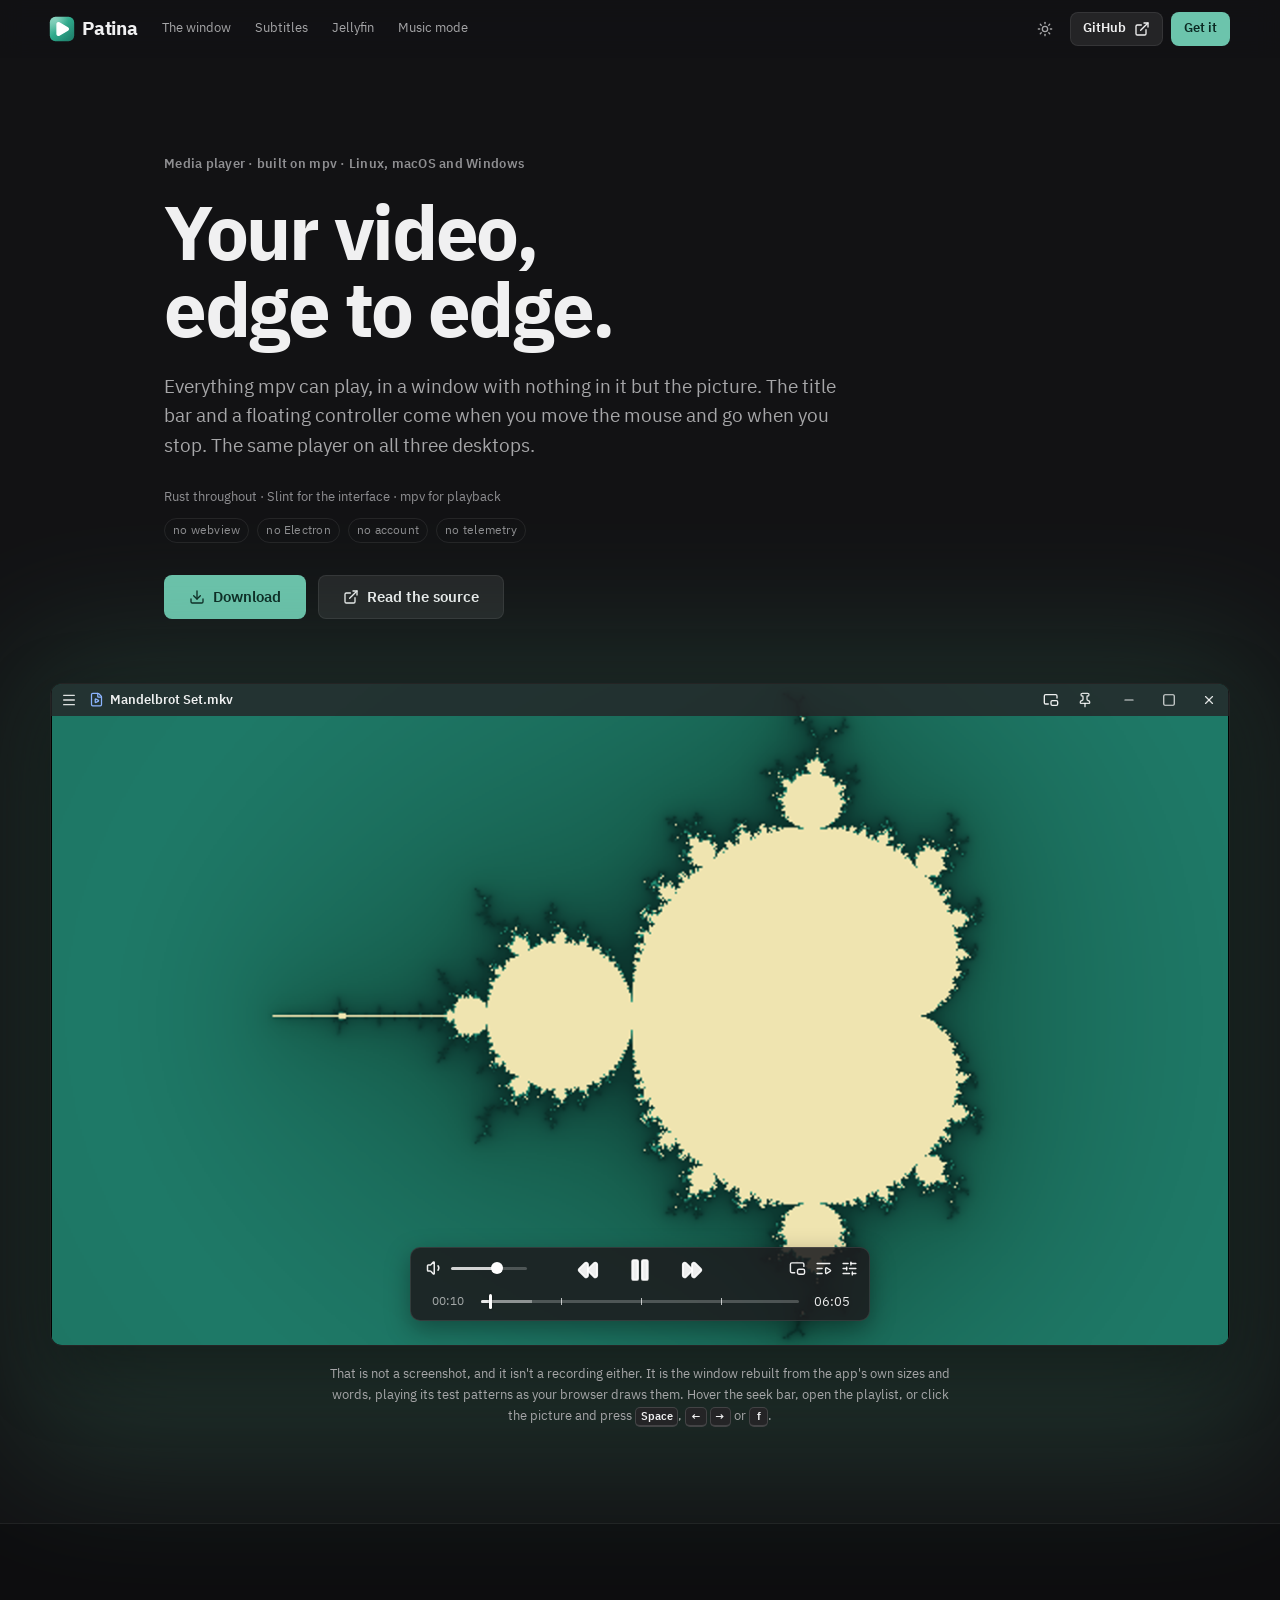
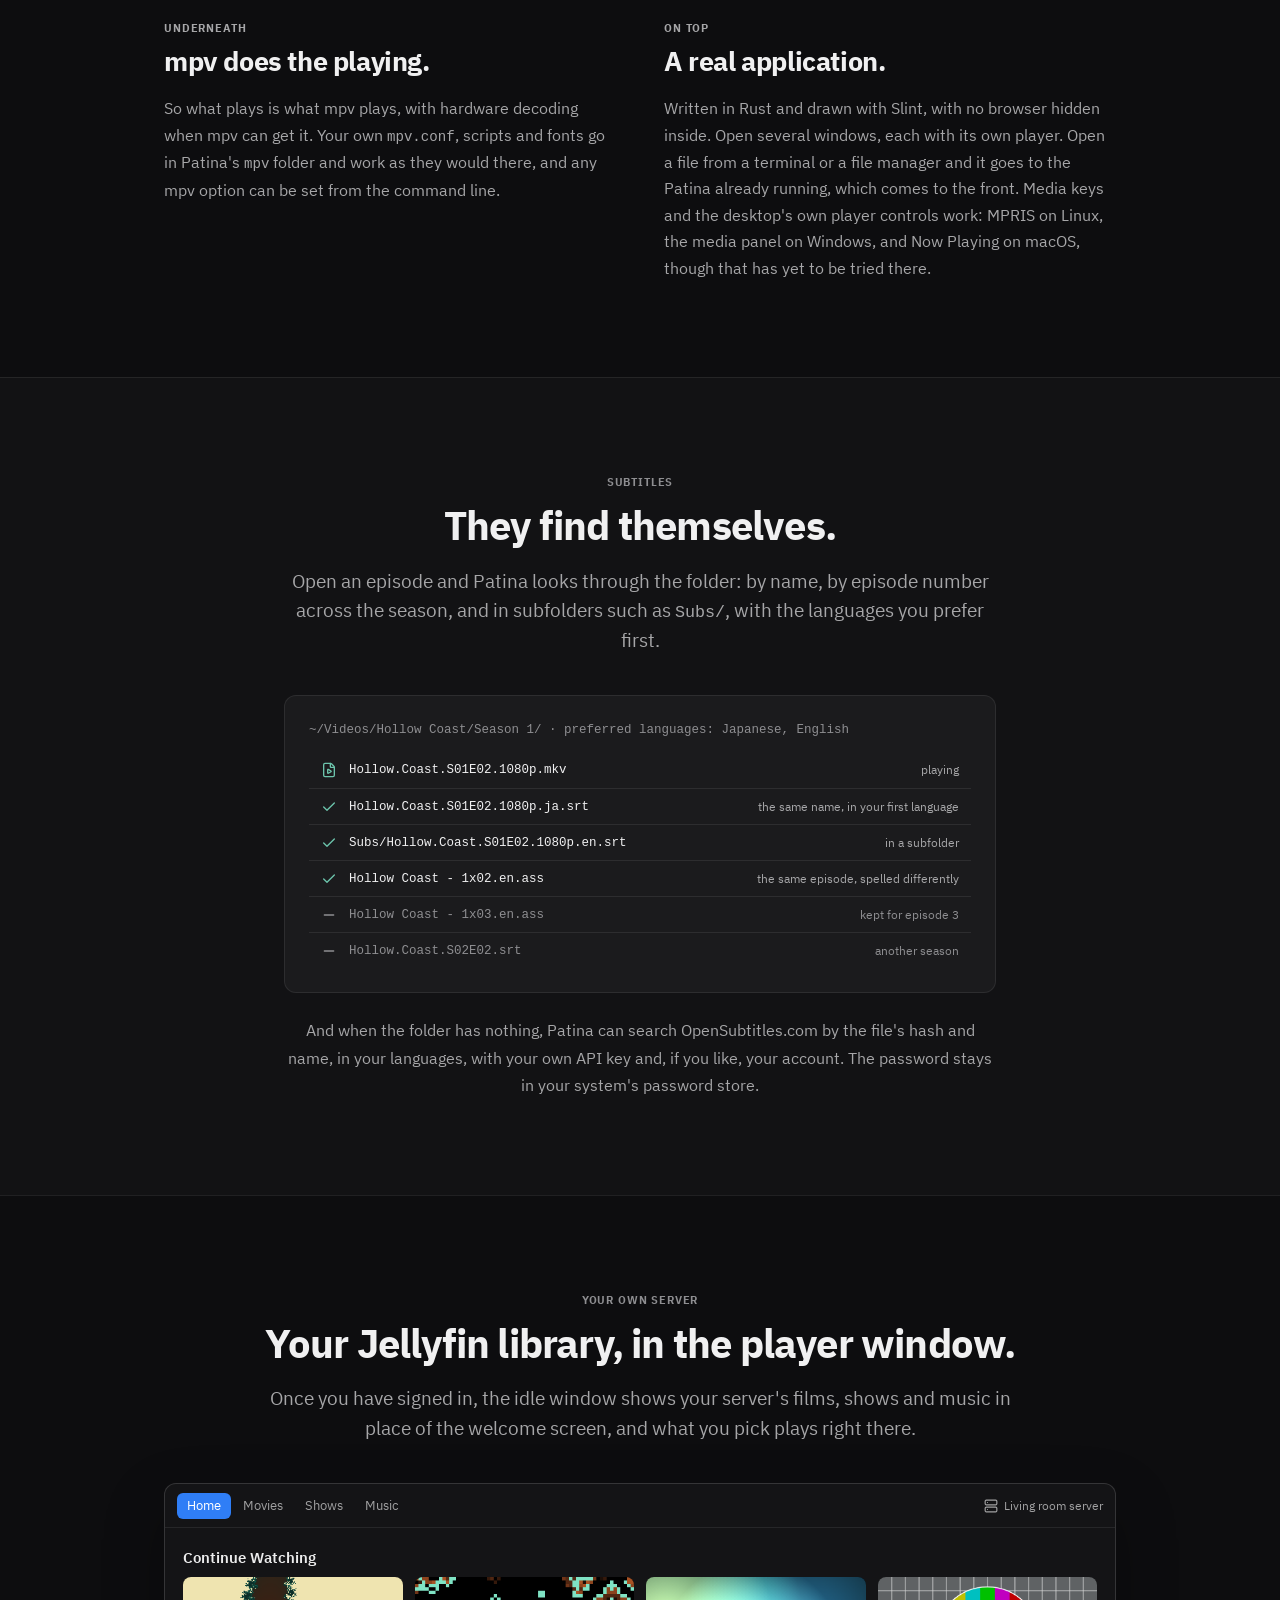
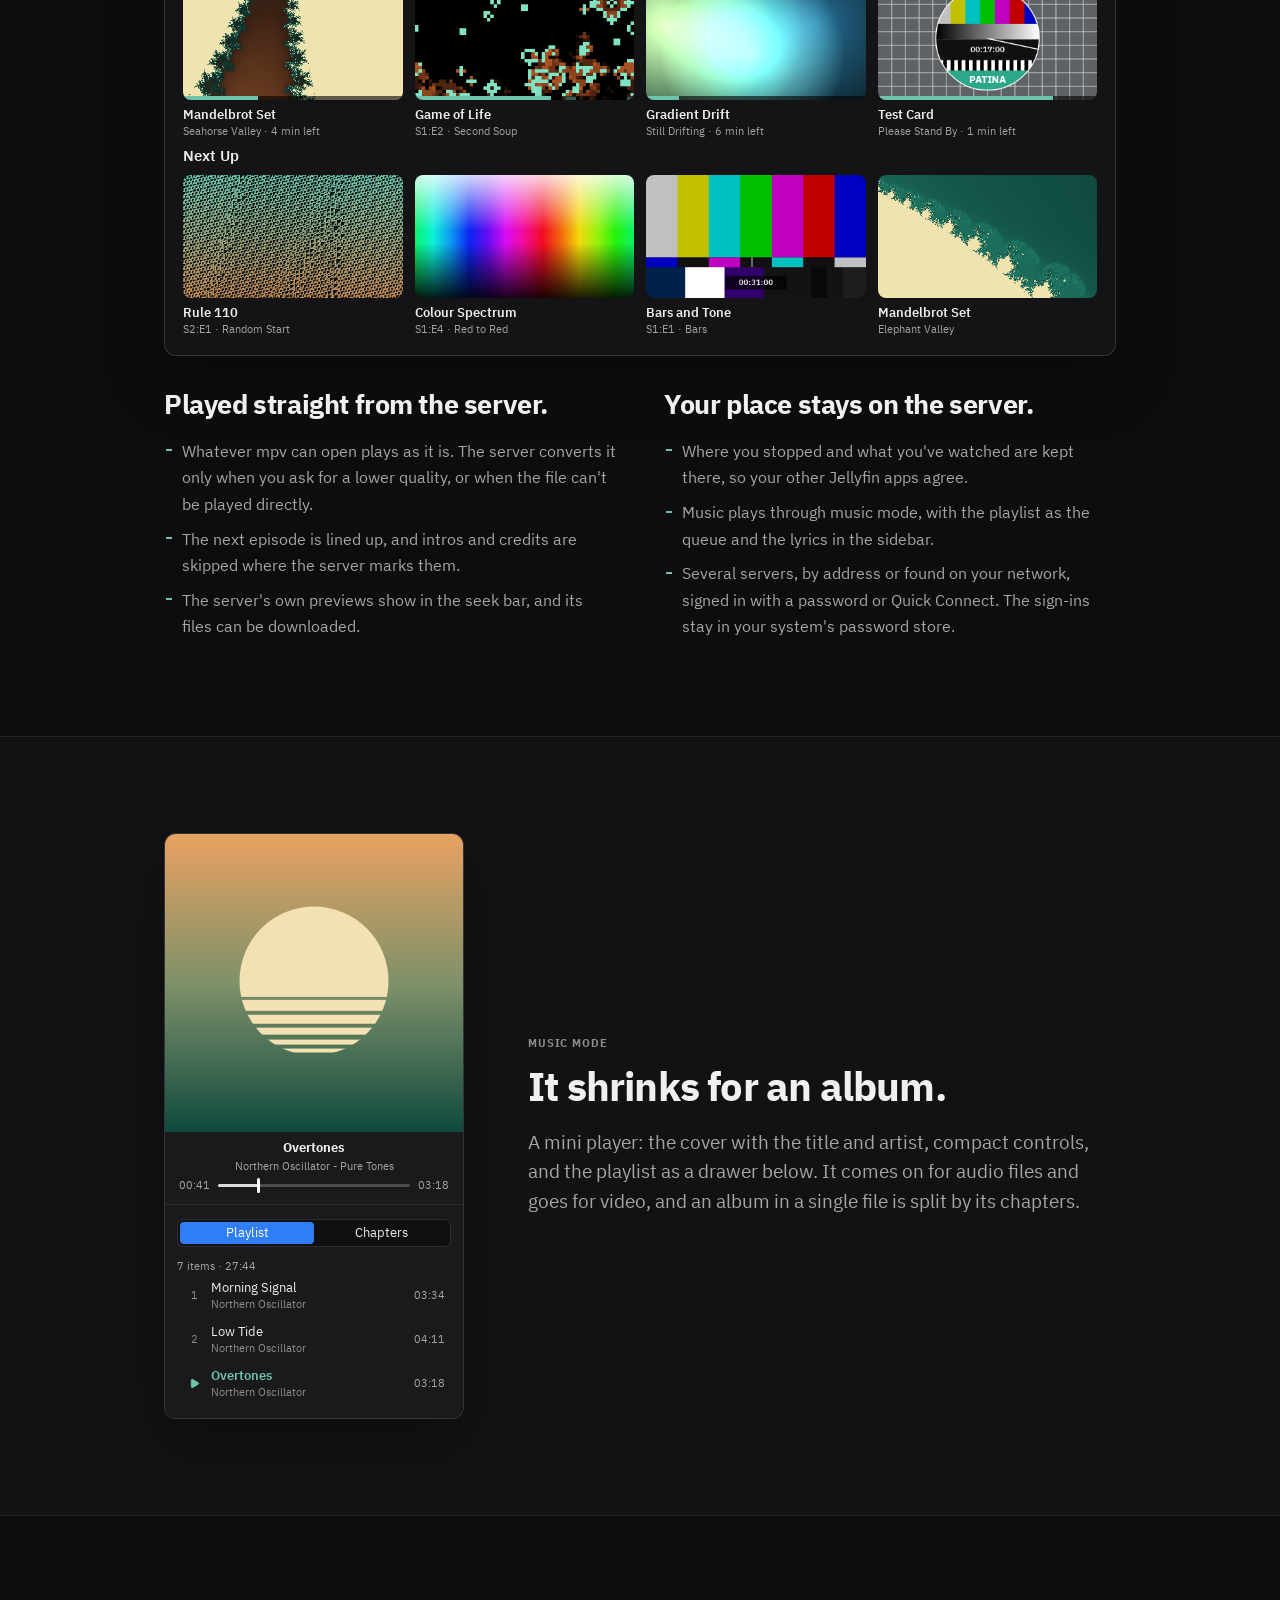
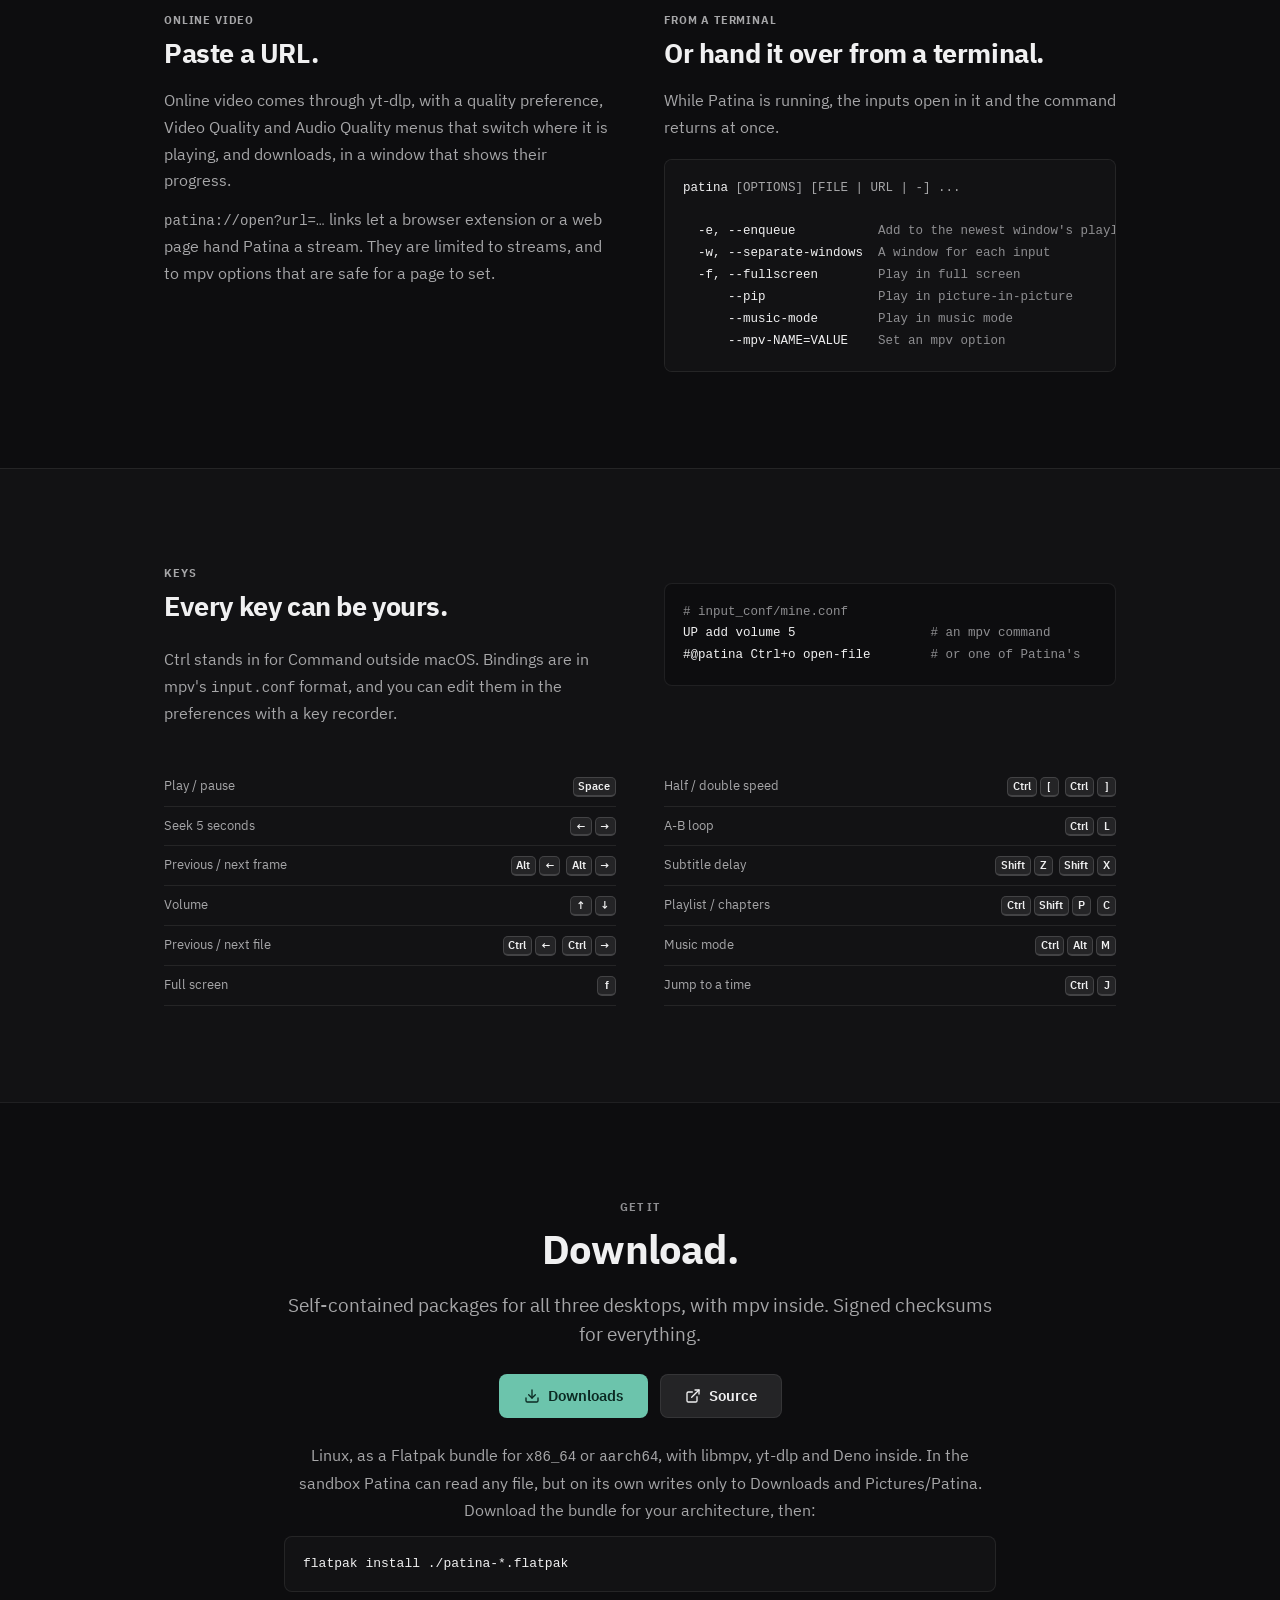
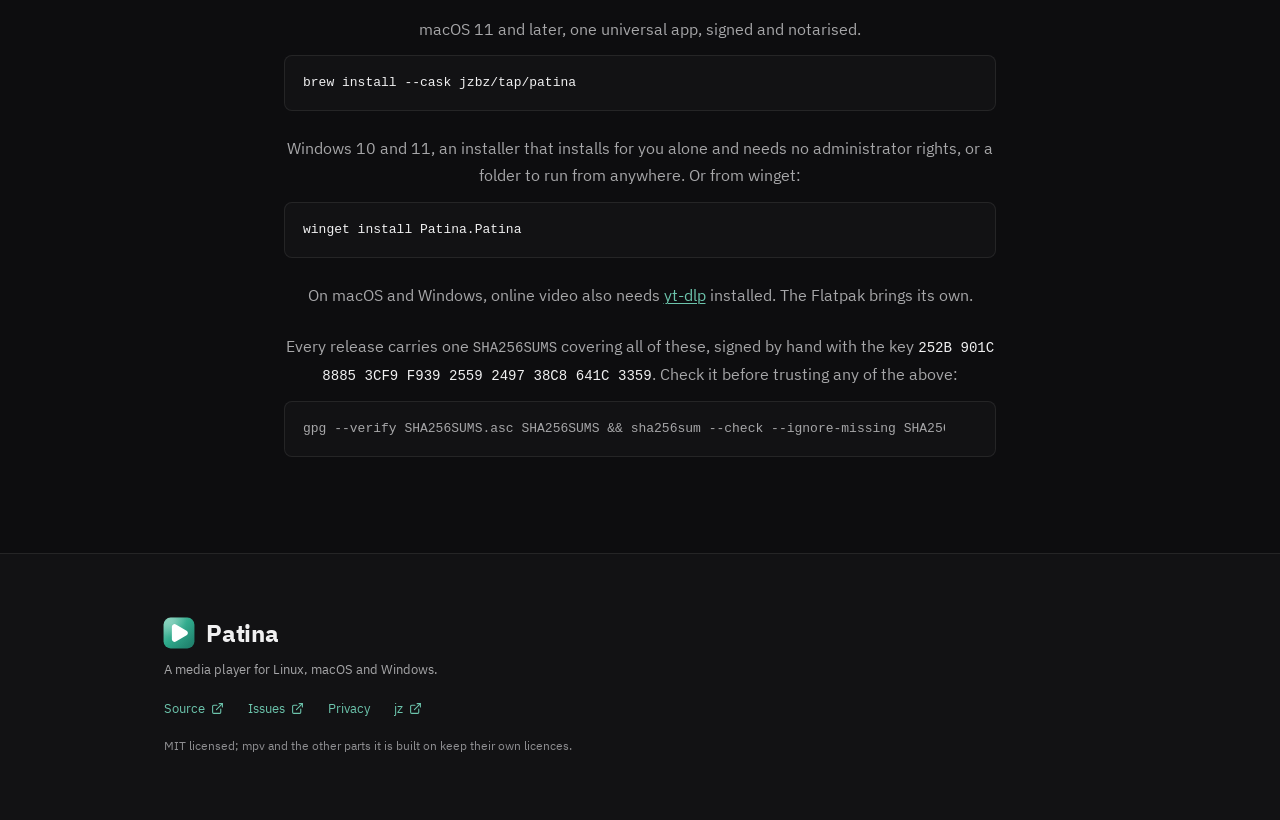
==== commit b7c1ea22: "Install the bundle the way Flatpak defaults to Without --user, as on the sibling sites." ====
--- a/index.html
+++ b/index.html
@@ -691,8 +691,8 @@
       the bundle for your architecture, then:
     </p>
 
-    <div class="cmd" data-copy="flatpak install --user ./patina-*.flatpak">
-      <code>flatpak install --user ./patina-*.flatpak</code>
+    <div class="cmd" data-copy="flatpak install ./patina-*.flatpak">
+      <code>flatpak install ./patina-*.flatpak</code>
       <button class="copy" type="button" aria-label="Copy the Flatpak command">
         <svg class="ico" aria-hidden="true"><use href="#i-copy"/></svg>
       </button>
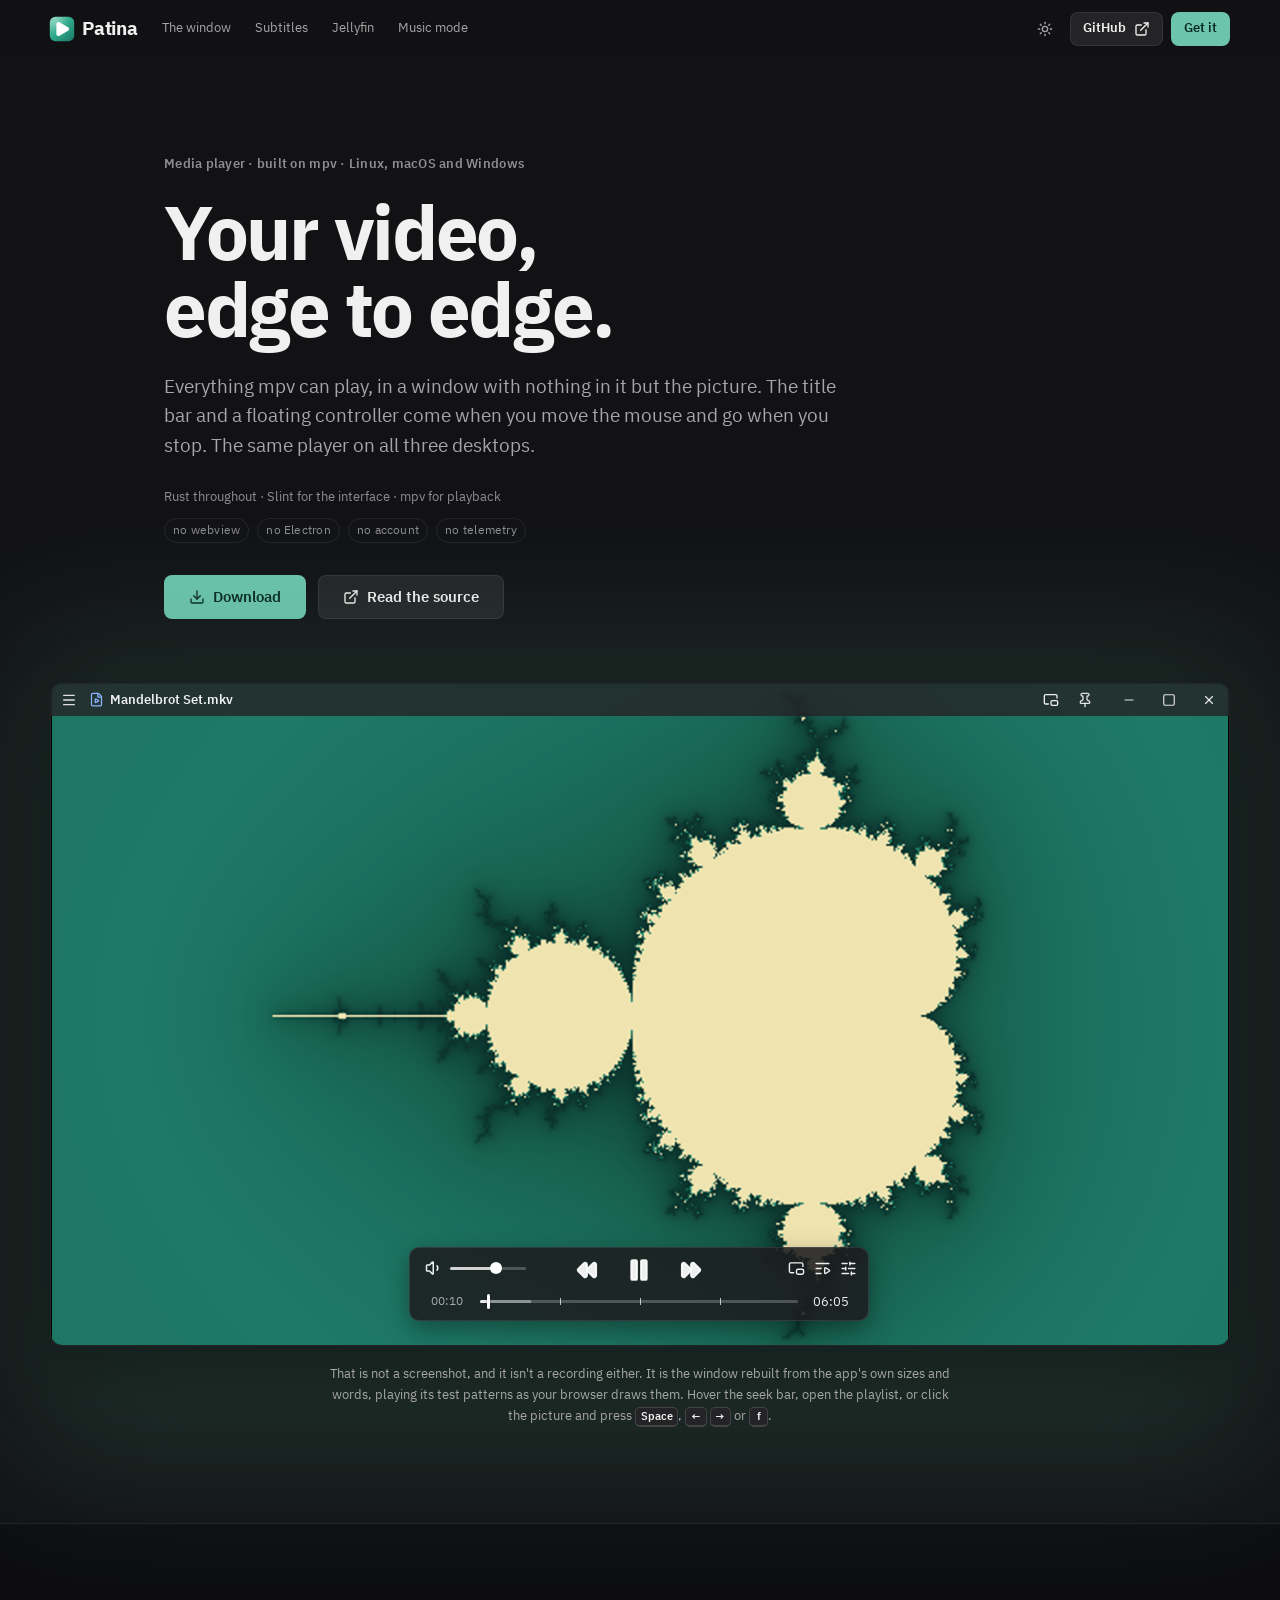
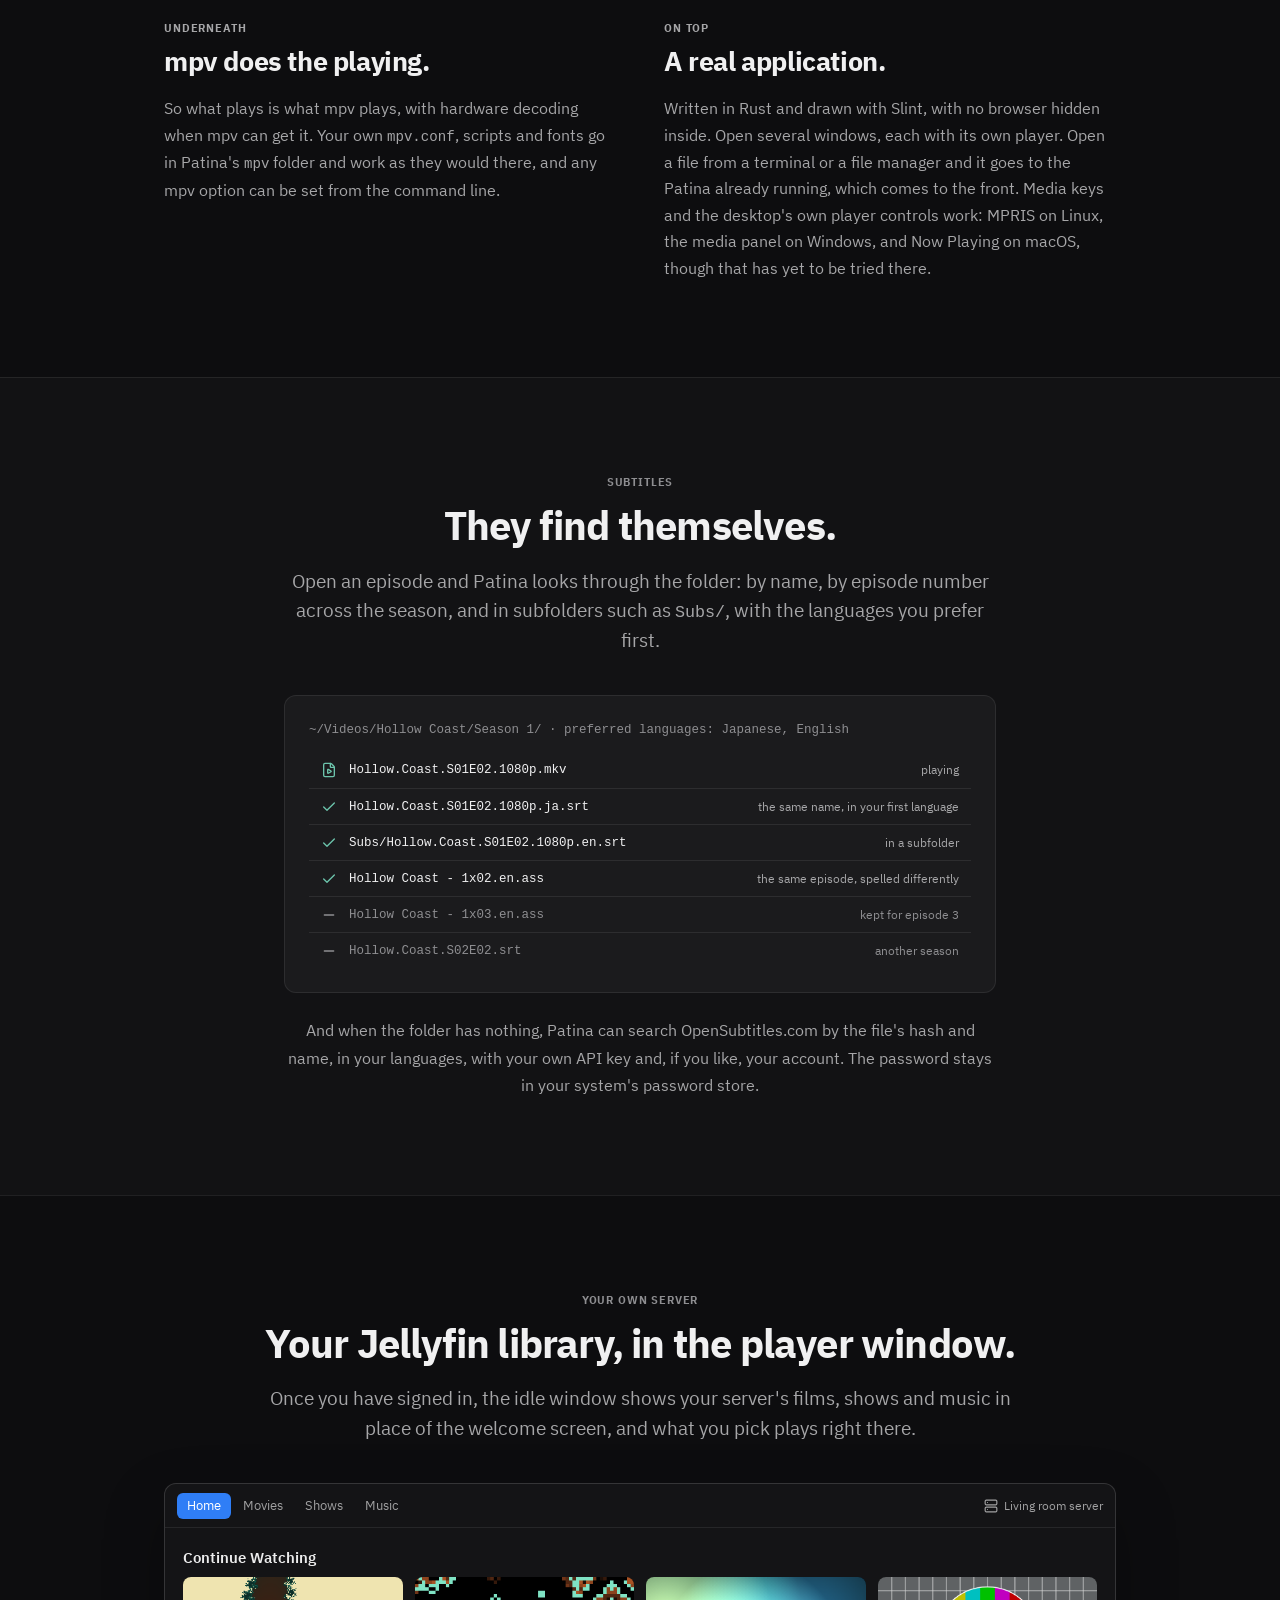
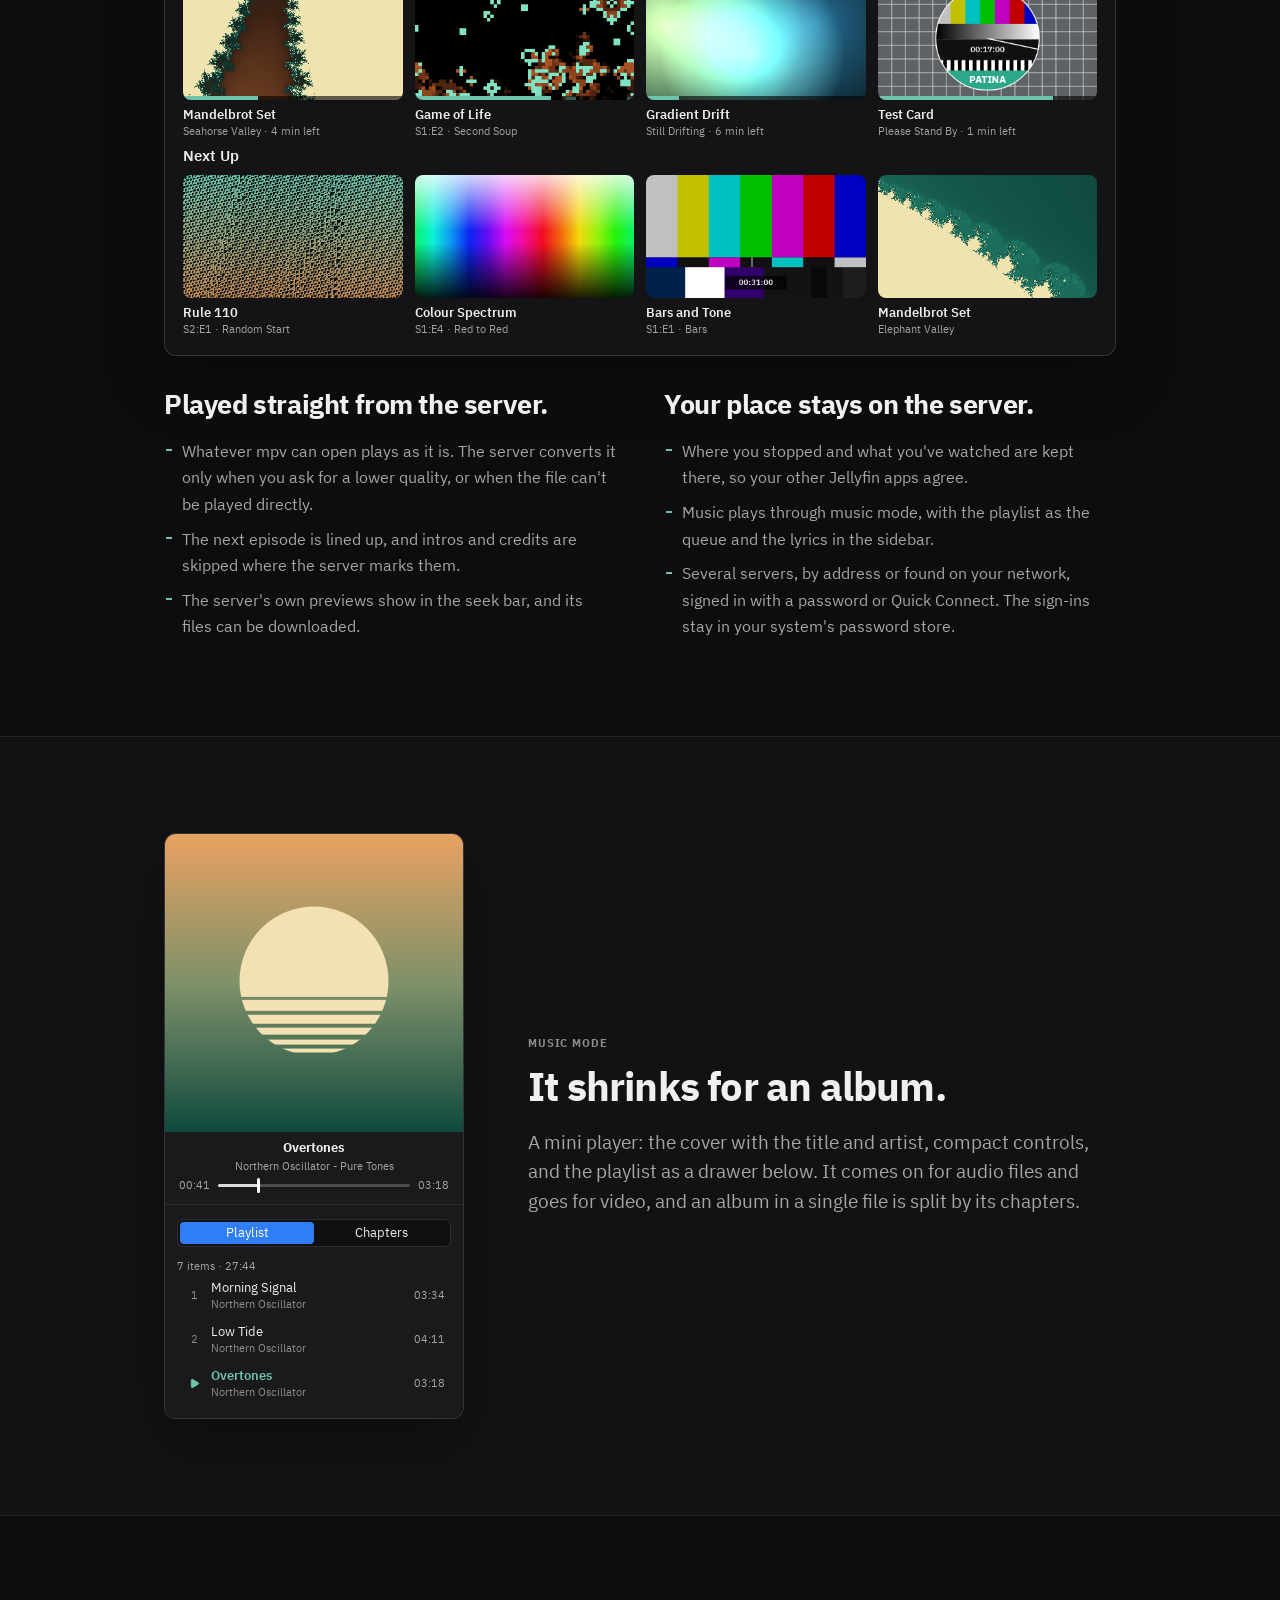
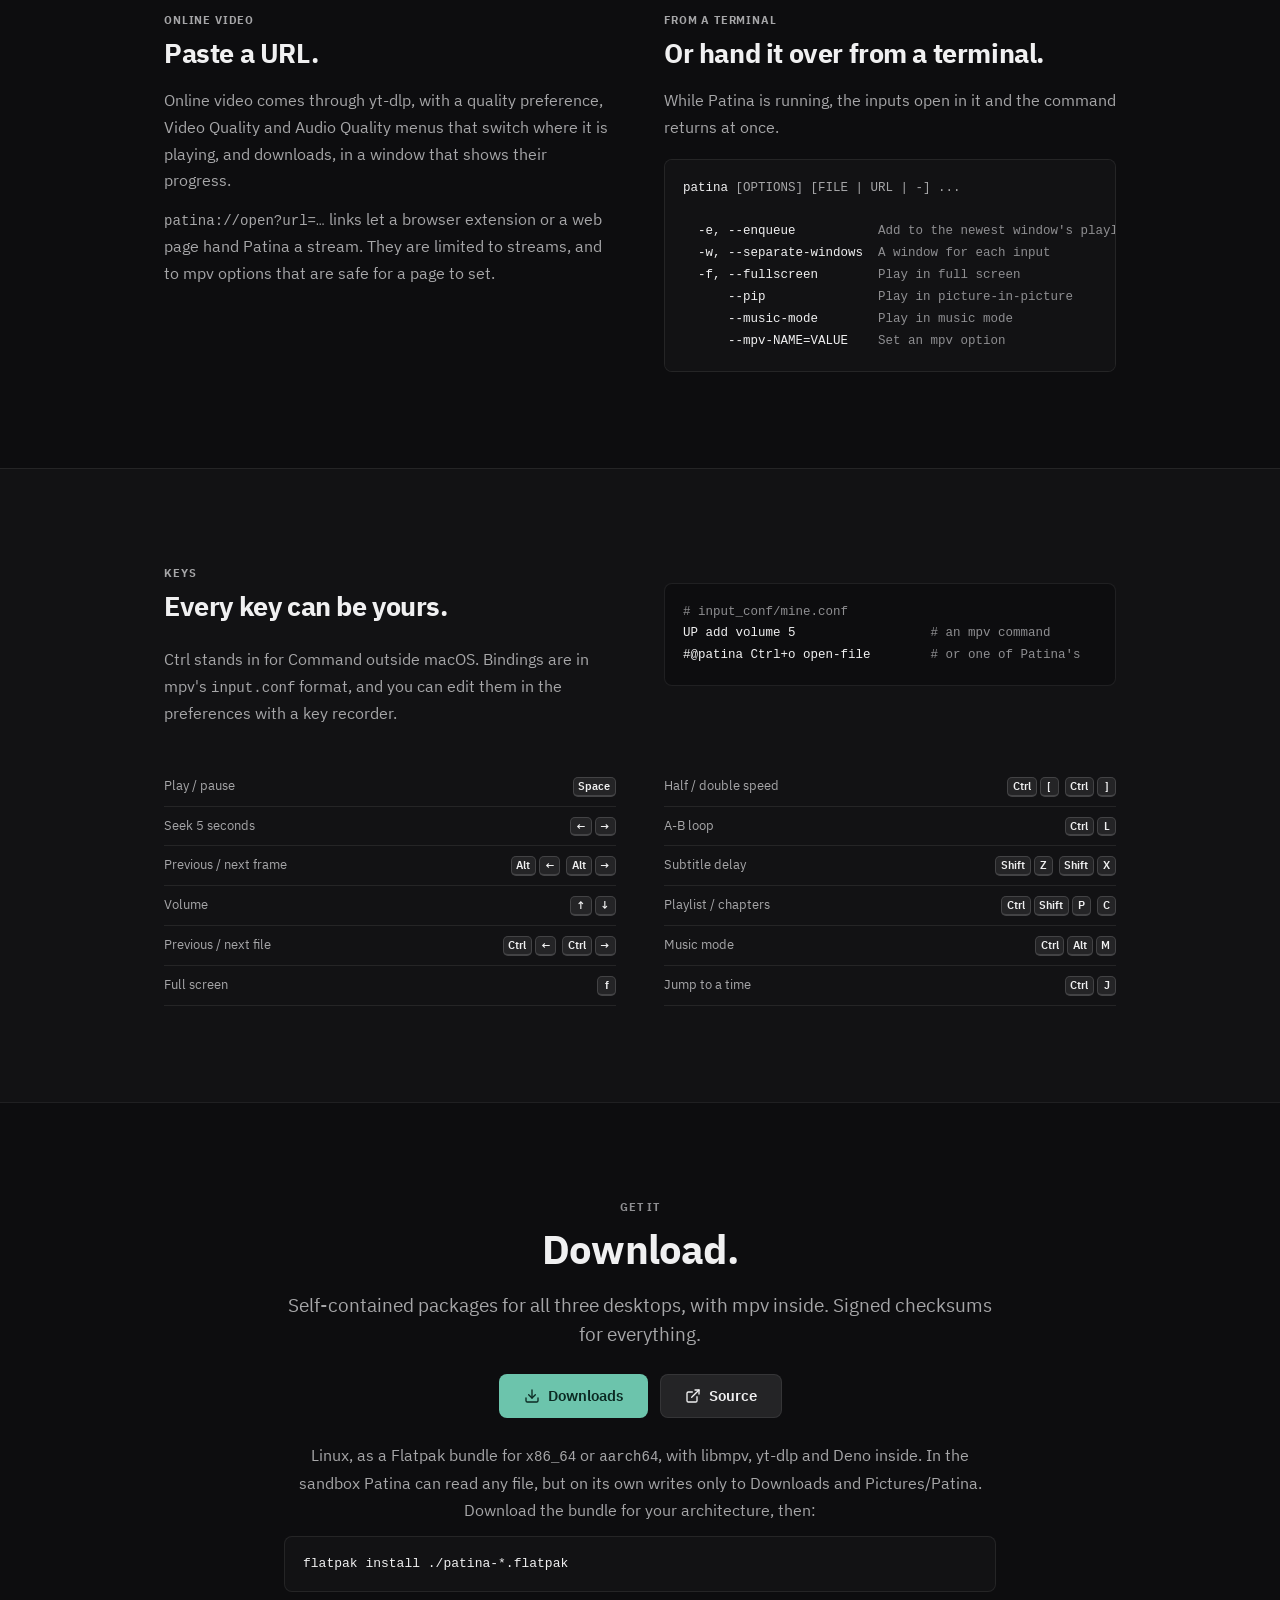
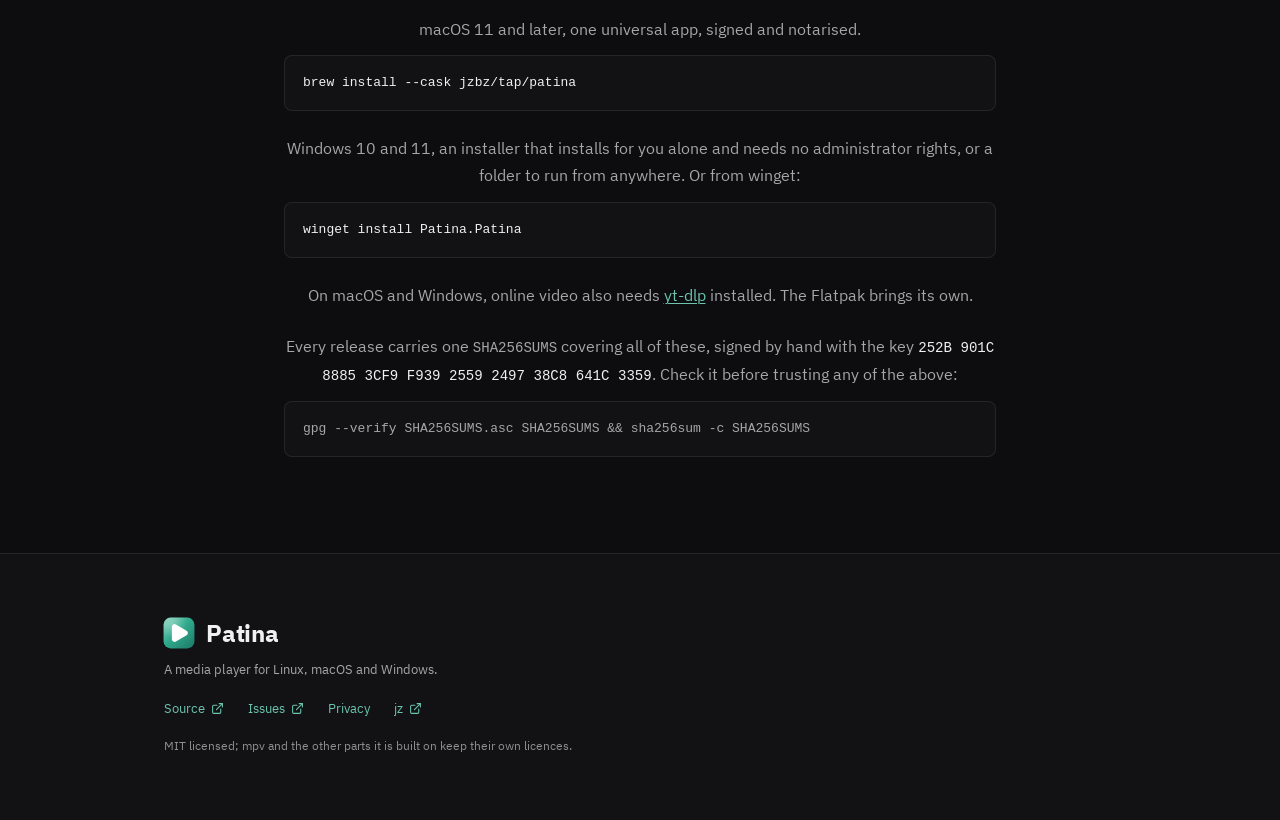
==== commit 0c373f76: "Shorten the checksum command Use sha256sum -c and check every file listed, as on the sibling sites." ====
--- a/index.html
+++ b/index.html
@@ -732,8 +732,8 @@
       Check it before trusting any of the above:
     </p>
 
-    <div class="cmd cmd-dim" data-copy="gpg --verify SHA256SUMS.asc SHA256SUMS &amp;&amp; sha256sum --check --ignore-missing SHA256SUMS">
-      <code>gpg --verify SHA256SUMS.asc SHA256SUMS &amp;&amp; sha256sum --check --ignore-missing SHA256SUMS</code>
+    <div class="cmd cmd-dim" data-copy="gpg --verify SHA256SUMS.asc SHA256SUMS &amp;&amp; sha256sum -c SHA256SUMS">
+      <code>gpg --verify SHA256SUMS.asc SHA256SUMS &amp;&amp; sha256sum -c SHA256SUMS</code>
       <button class="copy" type="button" aria-label="Copy the verification command">
         <svg class="ico" aria-hidden="true"><use href="#i-copy"/></svg>
       </button>
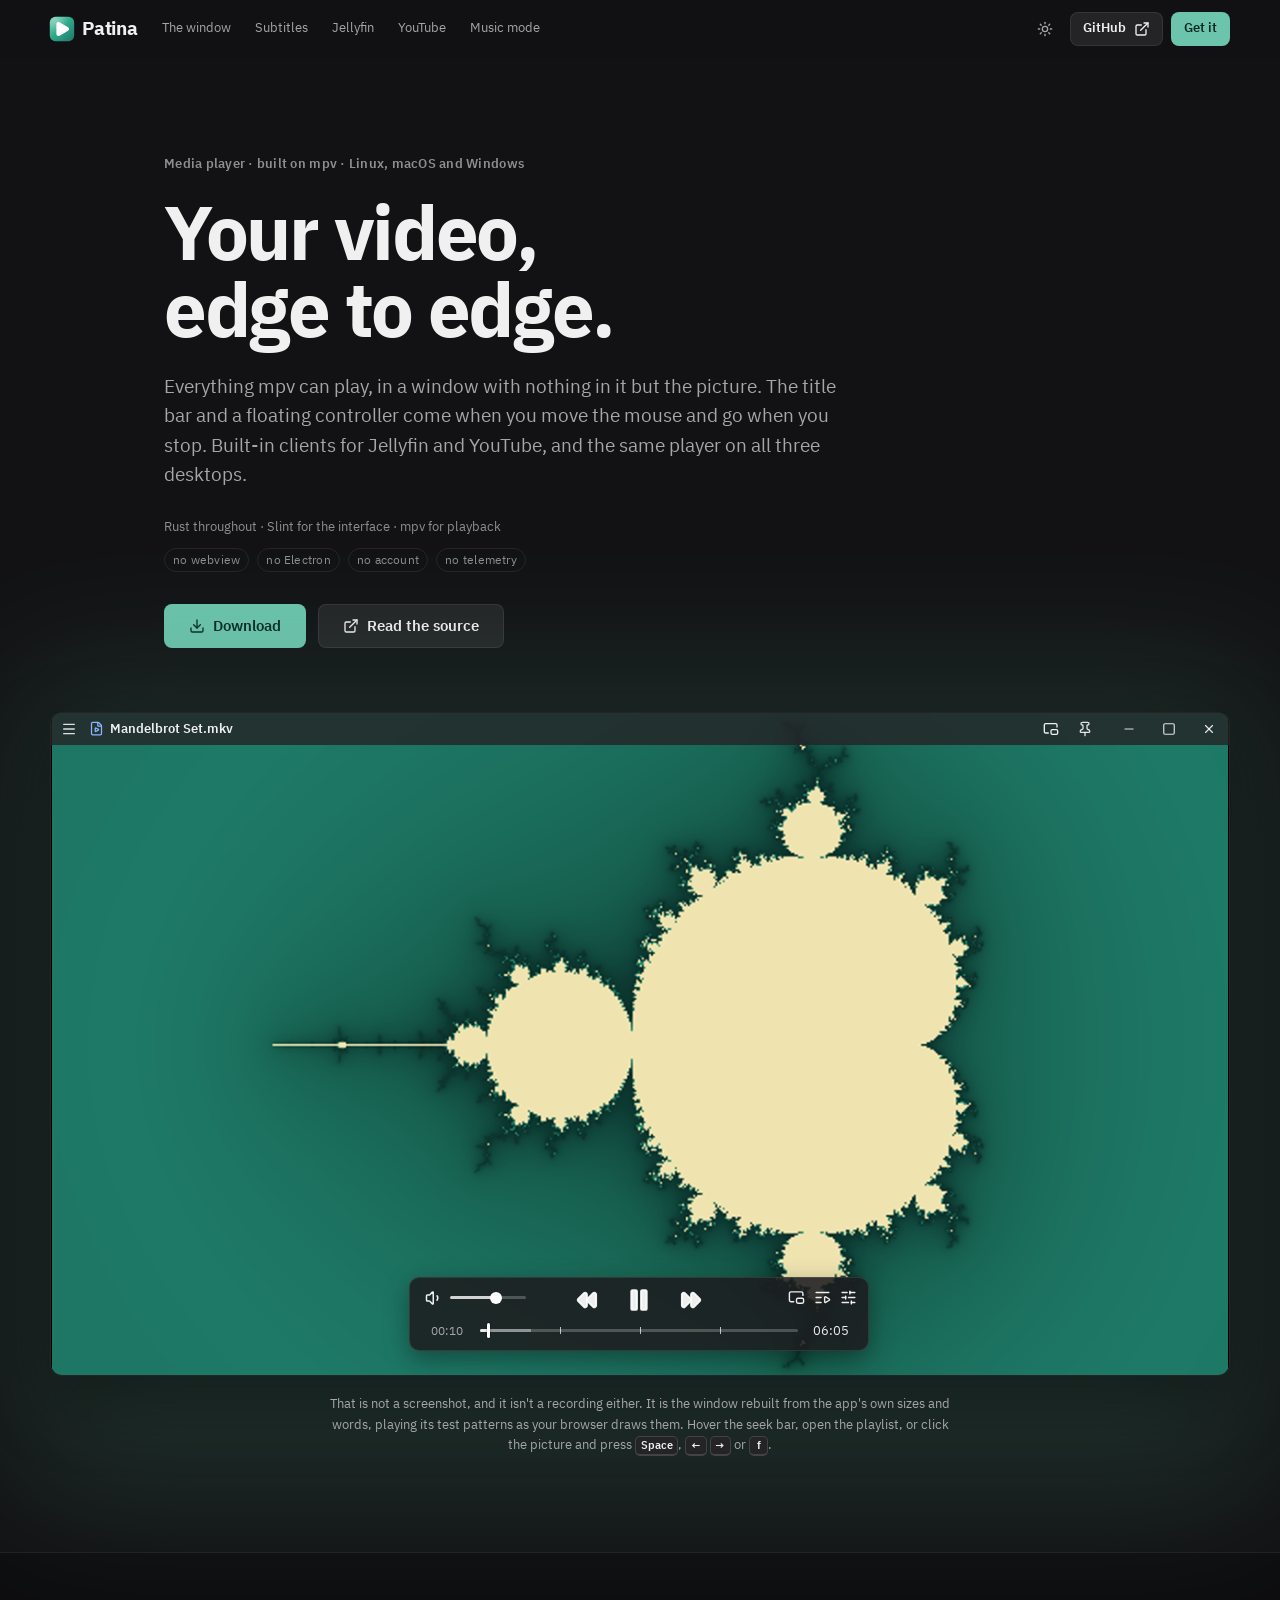
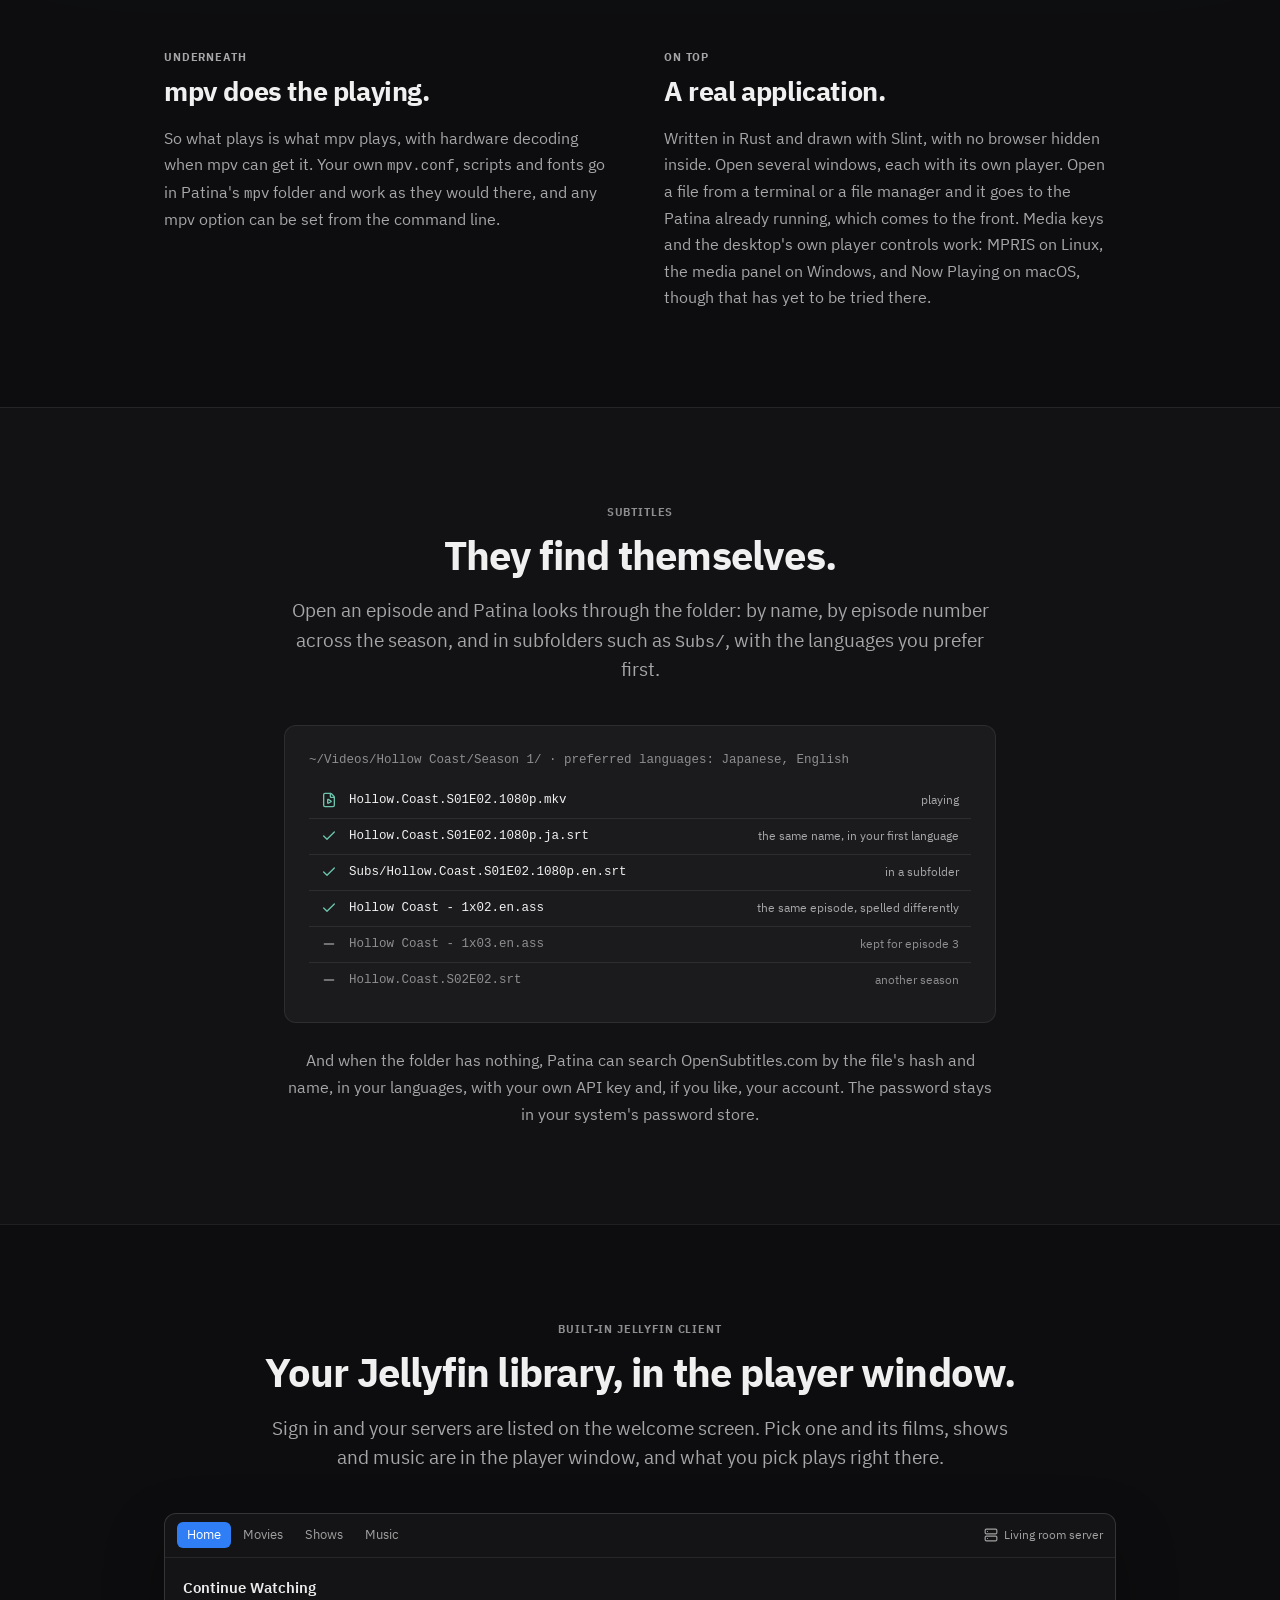
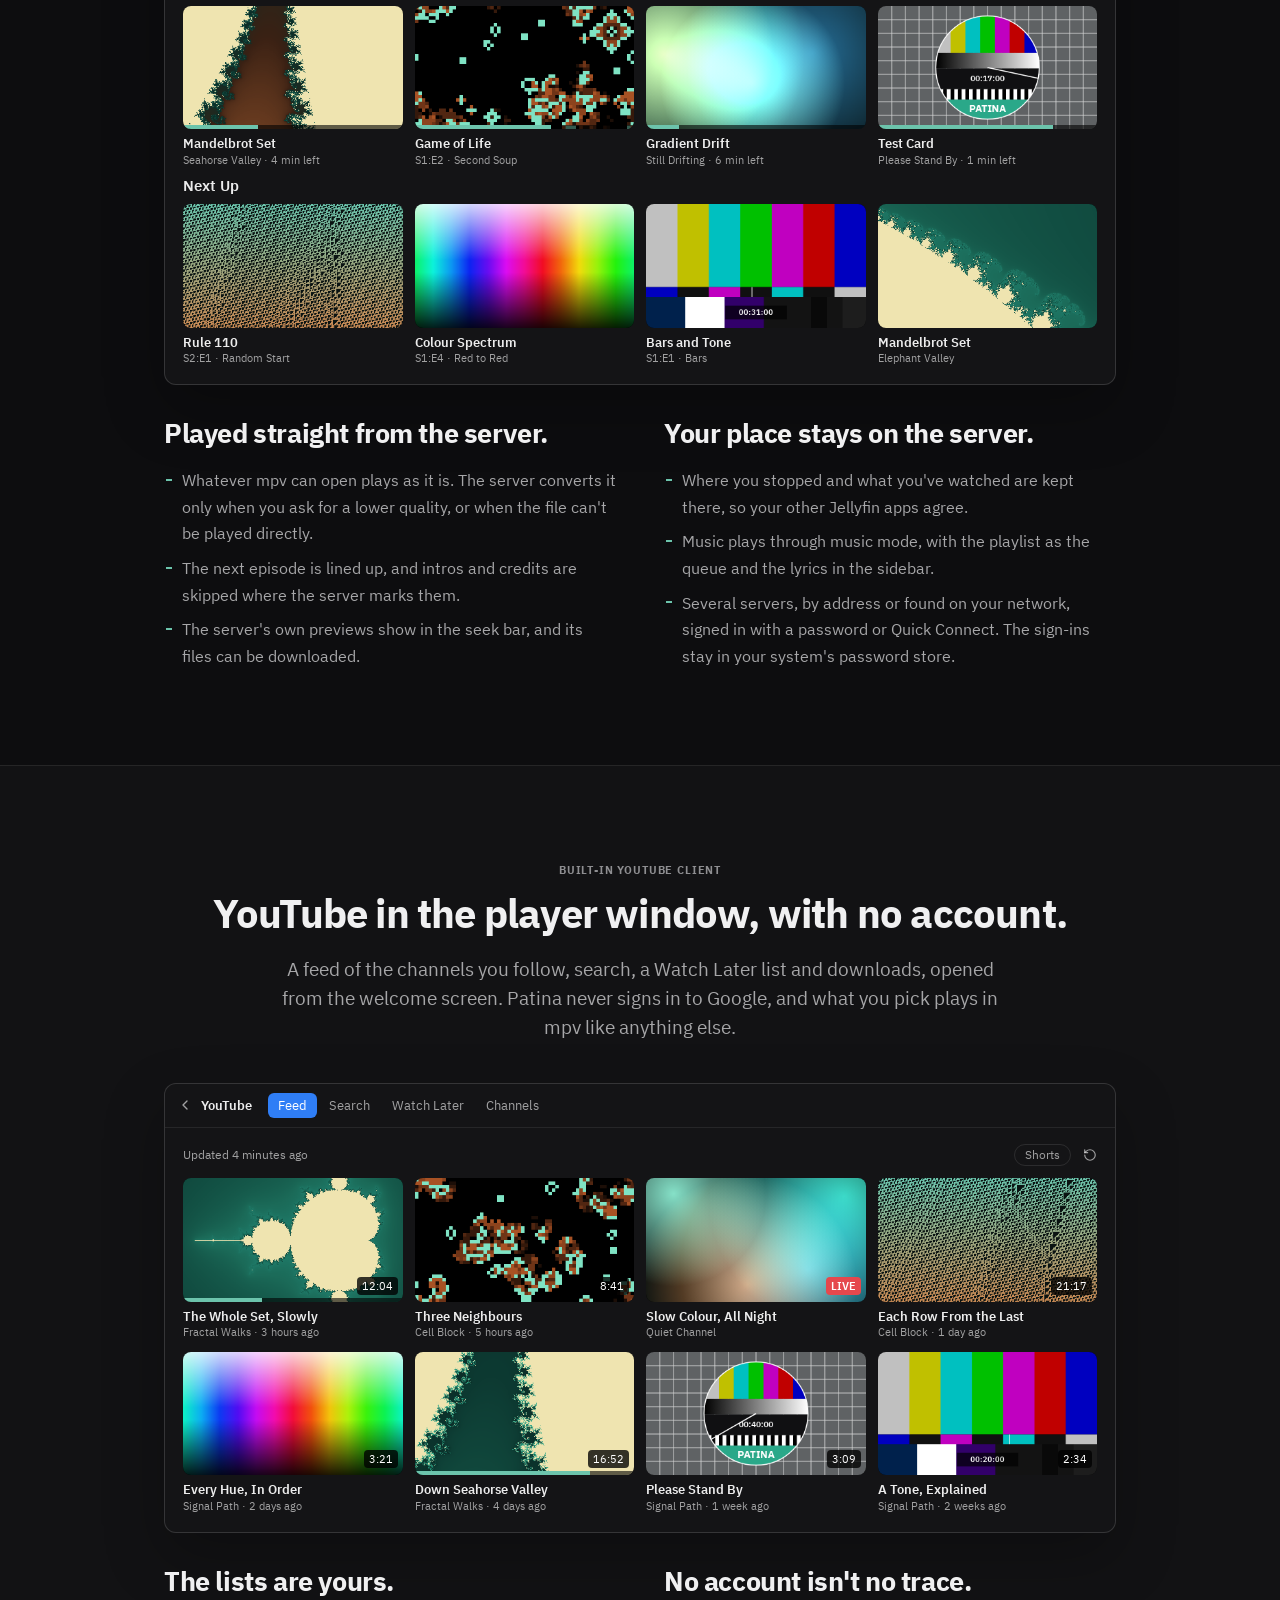
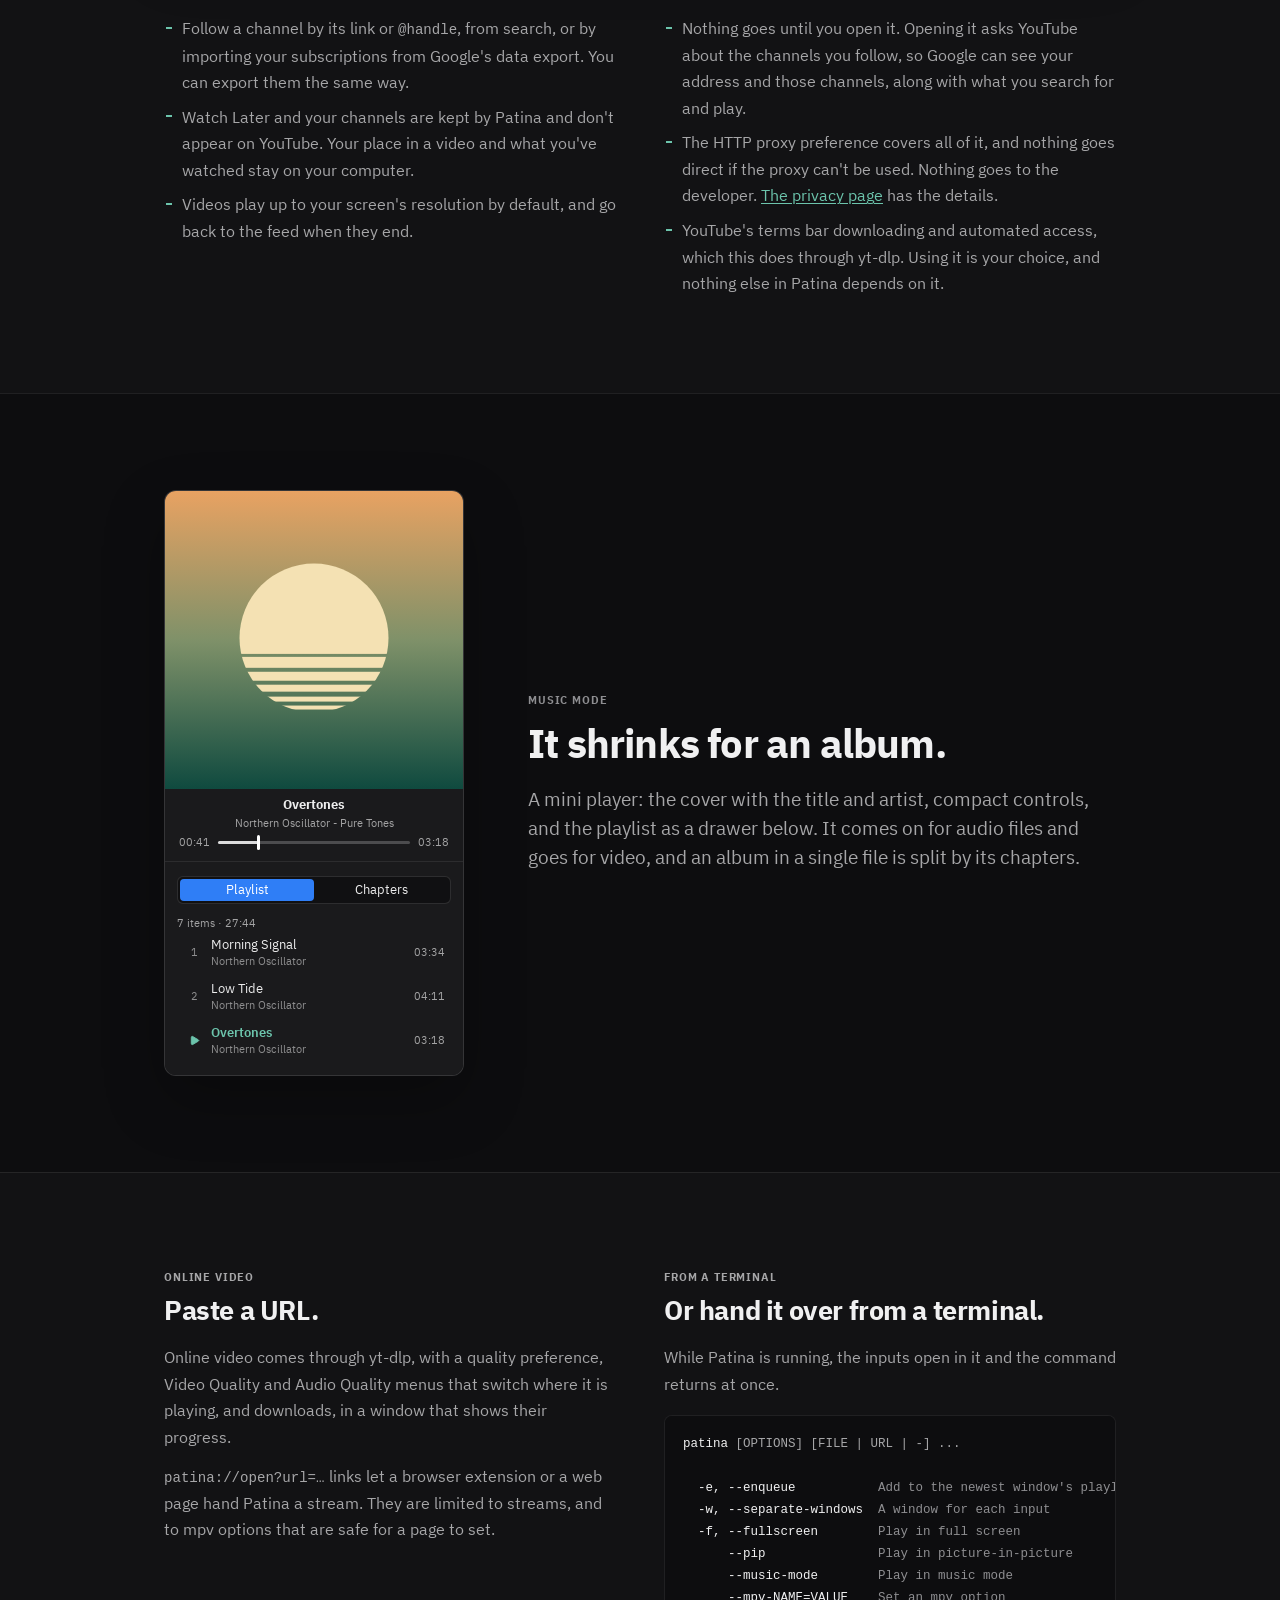
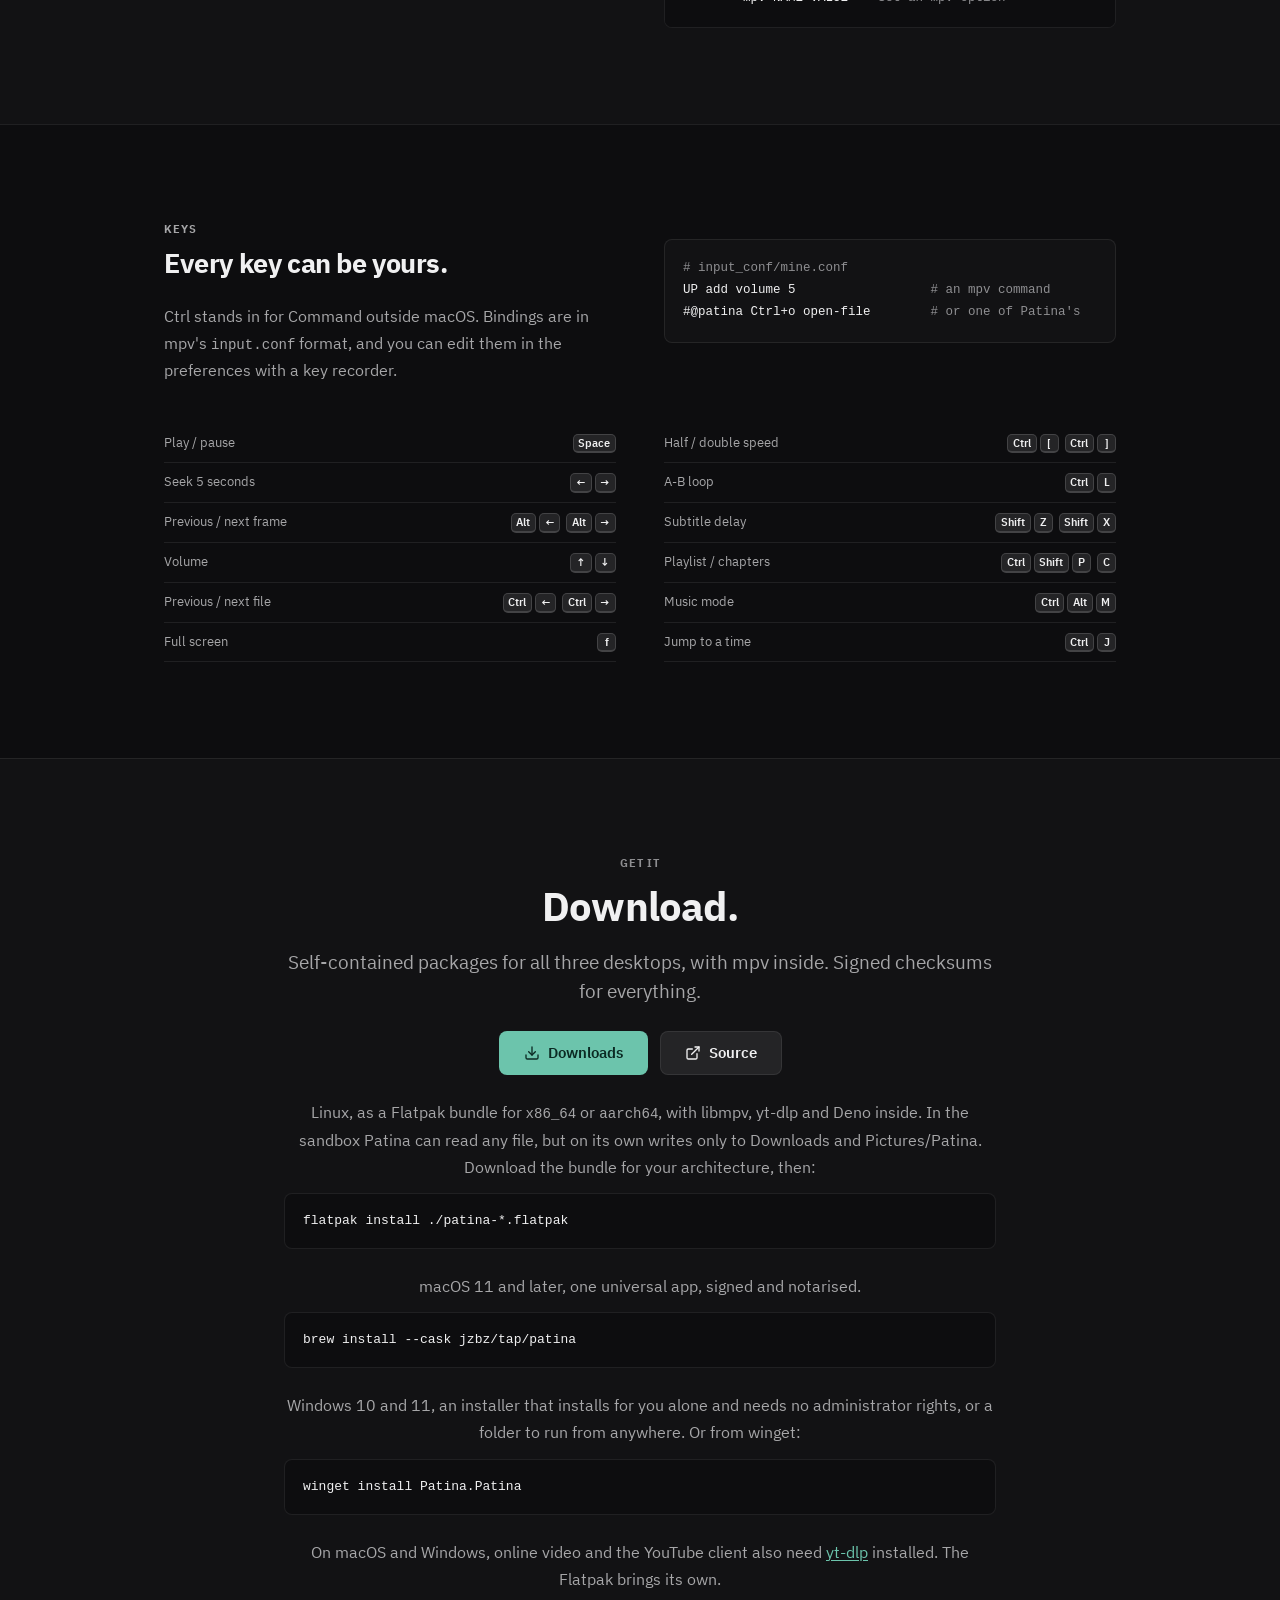
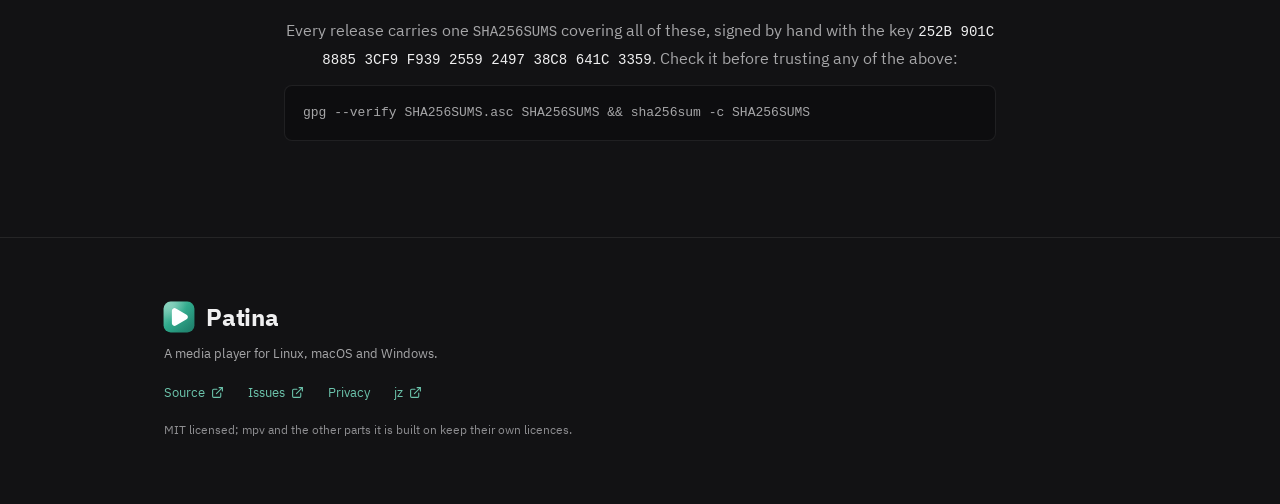
==== commit a5ce35a0: "Show the built-in Jellyfin and YouTube clients Add a band for the YouTube section and name both clie" ====
--- a/index.html
+++ b/index.html
@@ -4,7 +4,7 @@
 <meta charset="utf-8">
 <meta name="viewport" content="width=device-width, initial-scale=1">
 <title>Patina — a media player for Linux, macOS and Windows</title>
-<meta name="description" content="A media player built on mpv: video edge to edge, a floating controller, subtitles that find themselves, online video and your Jellyfin library. Linux, macOS and Windows.">
+<meta name="description" content="A media player built on mpv: video edge to edge, a floating controller, subtitles that find themselves, and built-in clients for Jellyfin and YouTube. Linux, macOS and Windows.">
 <meta name="color-scheme" content="dark light">
 <link rel="icon" href="assets/images/icon.svg" type="image/svg+xml">
 <link rel="icon" href="favicon.png" sizes="32x32">
@@ -16,7 +16,7 @@
 <meta property="og:type" content="website">
 <meta property="og:site_name" content="Patina">
 <meta property="og:title" content="Patina — a media player for Linux, macOS and Windows">
-<meta property="og:description" content="Built on mpv: video edge to edge, a floating controller, subtitles that find themselves, online video and your Jellyfin library.">
+<meta property="og:description" content="Built on mpv: video edge to edge, a floating controller, subtitles that find themselves, and built-in clients for Jellyfin and YouTube.">
 <!-- Absolute on purpose: link scrapers fetch this without page context, so a
      relative path would resolve against nothing and the card would lose its
      image. The only two places the domain is written down. -->
@@ -93,6 +93,8 @@
     <symbol viewBox="0 0 24 24" id="i-folder"><path d="M20 20a2 2 0 0 0 2-2V8a2 2 0 0 0-2-2h-7.9a2 2 0 0 1-1.69-.9L9.6 3.9A2 2 0 0 0 7.93 3H4a2 2 0 0 0-2 2v13a2 2 0 0 0 2 2Z"/></symbol>
     <symbol viewBox="0 0 24 24" id="i-film"><rect width="18" height="18" x="3" y="3" rx="2"/><path d="M7 3v18"/><path d="M3 7.5h4"/><path d="M3 12h18"/><path d="M3 16.5h4"/><path d="M17 3v18"/><path d="M17 7.5h4"/><path d="M17 16.5h4"/></symbol>
     <symbol viewBox="0 0 24 24" id="i-download"><path d="M12 15V3"/><path d="M21 15v4a2 2 0 0 1-2 2H5a2 2 0 0 1-2-2v-4"/><path d="m7 10 5 5 5-5"/></symbol>
+    <symbol viewBox="0 0 24 24" id="i-rotate-ccw"><path d="M3 12a9 9 0 1 0 9-9 9.75 9.75 0 0 0-6.74 2.74L3 8"/><path d="M3 3v5h5"/></symbol>
+    <symbol viewBox="0 0 24 24" id="i-chevron-left"><path d="m15 18-6-6 6-6"/></symbol>
     <symbol viewBox="0 0 24 24" id="i-external"><path d="M15 3h6v6"/><path d="M10 14 21 3"/><path d="M18 13v6a2 2 0 0 1-2 2H5a2 2 0 0 1-2-2V8a2 2 0 0 1 2-2h6"/></symbol>
     <symbol viewBox="0 0 24 24" id="i-copy"><rect width="14" height="14" x="8" y="8" rx="2" ry="2"/><path d="M4 16c-1.1 0-2-.9-2-2V4c0-1.1.9-2 2-2h10c1.1 0 2 .9 2 2"/></symbol>
   </defs>
@@ -121,6 +123,7 @@
       <a href="#window">The window</a>
       <a href="#subtitles">Subtitles</a>
       <a href="#jellyfin">Jellyfin</a>
+      <a href="#youtube">YouTube</a>
       <a href="#music">Music mode</a>
     </nav>
 
@@ -148,7 +151,8 @@
     <p class="hero-deck">
       Everything mpv can play, in a window with nothing in it but the picture.
       The title bar and a floating controller come when you move the mouse and
-      go when you stop. The same player on all three desktops.
+      go when you stop. Built-in clients for Jellyfin and YouTube, and the same
+      player on all three desktops.
     </p>
     <p class="hero-stack">Rust throughout &middot; Slint for the interface &middot; mpv for playback</p>
     <p class="negations"><span>no webview</span><span>no Electron</span><span>no account</span><span>no telemetry</span></p>
@@ -446,12 +450,12 @@
 <section class="band band-sunken" id="jellyfin">
   <div class="wrap">
     <div class="center">
-      <p class="section-label">YOUR OWN SERVER</p>
+      <p class="section-label">BUILT-IN JELLYFIN CLIENT</p>
       <h2>Your Jellyfin library, in the player window.</h2>
       <p class="deck">
-        Once you have signed in, the idle window shows your server's films,
-        shows and music in place of the welcome screen, and what you pick plays
-        right there.
+        Sign in and your servers are listed on the welcome screen. Pick one and
+        its films, shows and music are in the player window, and what you pick
+        plays right there.
       </p>
     </div>
 
@@ -529,8 +533,100 @@
   </div>
 </section>
 
+<!-- ---------------------------------------------------------- youtube -->
+<section class="band" id="youtube">
+  <div class="wrap">
+    <div class="center">
+      <p class="section-label">BUILT-IN YOUTUBE CLIENT</p>
+      <h2>YouTube in the player window, with no account.</h2>
+      <p class="deck">
+        A feed of the channels you follow, search, a Watch Later list and
+        downloads, opened from the welcome screen. Patina never signs in to
+        Google, and what you pick plays in mpv like anything else.
+      </p>
+    </div>
+
+    <!-- The Feed page, from ui/youtube.slint and ui/youtube-card.slint. Every
+         channel and title is invented, and the thumbnails are frames from the
+         test patterns. docs/youtube.md: the plain word and a generic icon, and
+         none of their logos. -->
+    <figure class="library dark-window" role="img"
+            aria-label="An illustration of the YouTube section: a bar with Feed, Search, Watch Later and Channels, and a grid of video cards with durations and progress bars.">
+      <div class="lib-bar">
+        <svg class="ico yt-back" aria-hidden="true"><use href="#i-chevron-left"/></svg>
+        <span class="yt-word">YouTube</span>
+        <div class="lib-nav">
+          <span class="is-on">Feed</span><span>Search</span><span>Watch Later</span><span>Channels</span>
+        </div>
+      </div>
+      <div class="lib-body">
+        <div class="yt-status">
+          <span>Updated 4 minutes ago</span>
+          <span class="yt-shorts">Shorts</span>
+          <svg class="ico" aria-hidden="true"><use href="#i-rotate-ccw"/></svg>
+        </div>
+        <div class="lib-cards">
+          <div class="lib-card">
+            <span class="lib-art"><canvas data-pattern="0" data-time="70"></canvas><span class="yt-badge">12:04</span><span class="lib-progress"><i style="width:36%"></i></span></span>
+            <span class="lib-title">The Whole Set, Slowly</span><span class="lib-sub">Fractal Walks &middot; 3 hours ago</span>
+          </div>
+          <div class="lib-card">
+            <span class="lib-art"><canvas data-pattern="3" data-time="14"></canvas><span class="yt-badge">8:41</span></span>
+            <span class="lib-title">Three Neighbours</span><span class="lib-sub">Cell Block &middot; 5 hours ago</span>
+          </div>
+          <div class="lib-card">
+            <span class="lib-art"><canvas data-pattern="4" data-time="30"></canvas><span class="yt-badge yt-live">LIVE</span></span>
+            <span class="lib-title">Slow Colour, All Night</span><span class="lib-sub">Quiet Channel</span>
+          </div>
+          <div class="lib-card">
+            <span class="lib-art"><canvas data-pattern="5" data-time="40"></canvas><span class="yt-badge">21:17</span></span>
+            <span class="lib-title">Each Row From the Last</span><span class="lib-sub">Cell Block &middot; 1 day ago</span>
+          </div>
+        </div>
+        <div class="lib-cards yt-row">
+          <div class="lib-card">
+            <span class="lib-art"><canvas data-pattern="2" data-time="44"></canvas><span class="yt-badge">3:21</span></span>
+            <span class="lib-title">Every Hue, In Order</span><span class="lib-sub">Signal Path &middot; 2 days ago</span>
+          </div>
+          <div class="lib-card">
+            <span class="lib-art"><canvas data-pattern="0" data-time="150"></canvas><span class="yt-badge">16:52</span><span class="lib-progress"><i style="width:80%"></i></span></span>
+            <span class="lib-title">Down Seahorse Valley</span><span class="lib-sub">Fractal Walks &middot; 4 days ago</span>
+          </div>
+          <div class="lib-card">
+            <span class="lib-art"><canvas data-pattern="6" data-time="40"></canvas><span class="yt-badge">3:09</span></span>
+            <span class="lib-title">Please Stand By</span><span class="lib-sub">Signal Path &middot; 1 week ago</span>
+          </div>
+          <div class="lib-card">
+            <span class="lib-art"><canvas data-pattern="1" data-time="20"></canvas><span class="yt-badge">2:34</span></span>
+            <span class="lib-title">A Tone, Explained</span><span class="lib-sub">Signal Path &middot; 2 weeks ago</span>
+          </div>
+        </div>
+      </div>
+    </figure>
+
+    <div class="two-up has-head">
+      <article>
+        <h3 class="h2-ish">The lists are yours.</h3>
+        <ul class="bullets">
+          <li>Follow a channel by its link or <code>@handle</code>, from search, or by importing your subscriptions from Google's data export. You can export them the same way.</li>
+          <li>Watch Later and your channels are kept by Patina and don't appear on YouTube. Your place in a video and what you've watched stay on your computer.</li>
+          <li>Videos play up to your screen's resolution by default, and go back to the feed when they end.</li>
+        </ul>
+      </article>
+      <article>
+        <h3 class="h2-ish">No account isn't no trace.</h3>
+        <ul class="bullets">
+          <li>Nothing goes until you open it. Opening it asks YouTube about the channels you follow, so Google can see your address and those channels, along with what you search for and play.</li>
+          <li>The HTTP proxy preference covers all of it, and nothing goes direct if the proxy can't be used. Nothing goes to the developer. <a href="privacy/#youtube">The privacy page</a> has the details.</li>
+          <li>YouTube's terms bar downloading and automated access, which this does through yt-dlp. Using it is your choice, and nothing else in Patina depends on it.</li>
+        </ul>
+      </article>
+    </div>
+  </div>
+</section>
+
 <!-- ------------------------------------------------------- music mode -->
-<section class="band" id="music">
+<section class="band band-sunken" id="music">
   <div class="wrap">
     <div class="music-layout">
       <!-- ui/music.slint: the cover, the 72px strip whose title gives way to the
@@ -593,7 +689,7 @@
 </section>
 
 <!-- ----------------------------------------------------- online + cli -->
-<section class="band band-sunken" id="online">
+<section class="band" id="online">
   <div class="wrap">
     <div class="two-up">
       <article>
@@ -629,7 +725,7 @@
 </section>
 
 <!-- ------------------------------------------------------------- keys -->
-<section class="band" id="keys">
+<section class="band band-sunken" id="keys">
   <div class="wrap">
     <div class="two-up">
       <div>
@@ -666,7 +762,7 @@
 </section>
 
 <!-- -------------------------------------------------------------- get -->
-<section class="band band-sunken" id="get">
+<section class="band" id="get">
   <div class="wrap wrap-narrow center">
     <p class="section-label">GET IT</p>
     <h2>Download.</h2>
@@ -720,7 +816,7 @@
     </div>
 
     <p class="note">
-      On macOS and Windows, online video also needs
+      On macOS and Windows, online video and the YouTube client also need
       <a href="https://github.com/yt-dlp/yt-dlp">yt-dlp</a> installed. The Flatpak
       brings its own.
     </p>
--- a/assets/style.css
+++ b/assets/style.css
@@ -1248,6 +1248,39 @@
     text-overflow: ellipsis;
 }
 
+/* The YouTube section's bar and cards, from ui/youtube.slint and
+   ui/youtube-card.slint. It shares the library's strip and caption. */
+.yt-back { width: 16px; height: 16px; color: var(--a-secondary); }
+.yt-word { margin-right: var(--s2); font-weight: 600; }
+.yt-row { margin-top: var(--s3); }
+.yt-status {
+    display: flex;
+    align-items: center;
+    gap: var(--s3);
+    margin: var(--s1) 0 var(--s3);
+    color: var(--a-secondary);
+    font-size: 12px;
+}
+.yt-status .ico { width: 14px; height: 14px; }
+.yt-shorts {
+    margin-left: auto;
+    padding: 2px 10px;
+    border: 1px solid var(--a-osc-border);
+    border-radius: 999px;
+}
+.yt-badge {
+    position: absolute;
+    right: 5px; bottom: 7px;
+    padding: 0 5px;
+    border-radius: 4px;
+    background: #000000c8;
+    color: #fff;
+    font-size: 11px;
+    line-height: 18px;
+    font-variant-numeric: tabular-nums;
+}
+.yt-live { background: #e5484d; font-weight: 600; }
+
 .bullets { margin-top: var(--s4); color: var(--dim); }
 .bullets li { position: relative; padding-left: 18px; line-height: 1.66; }
 .bullets li + li { margin-top: var(--s2); }
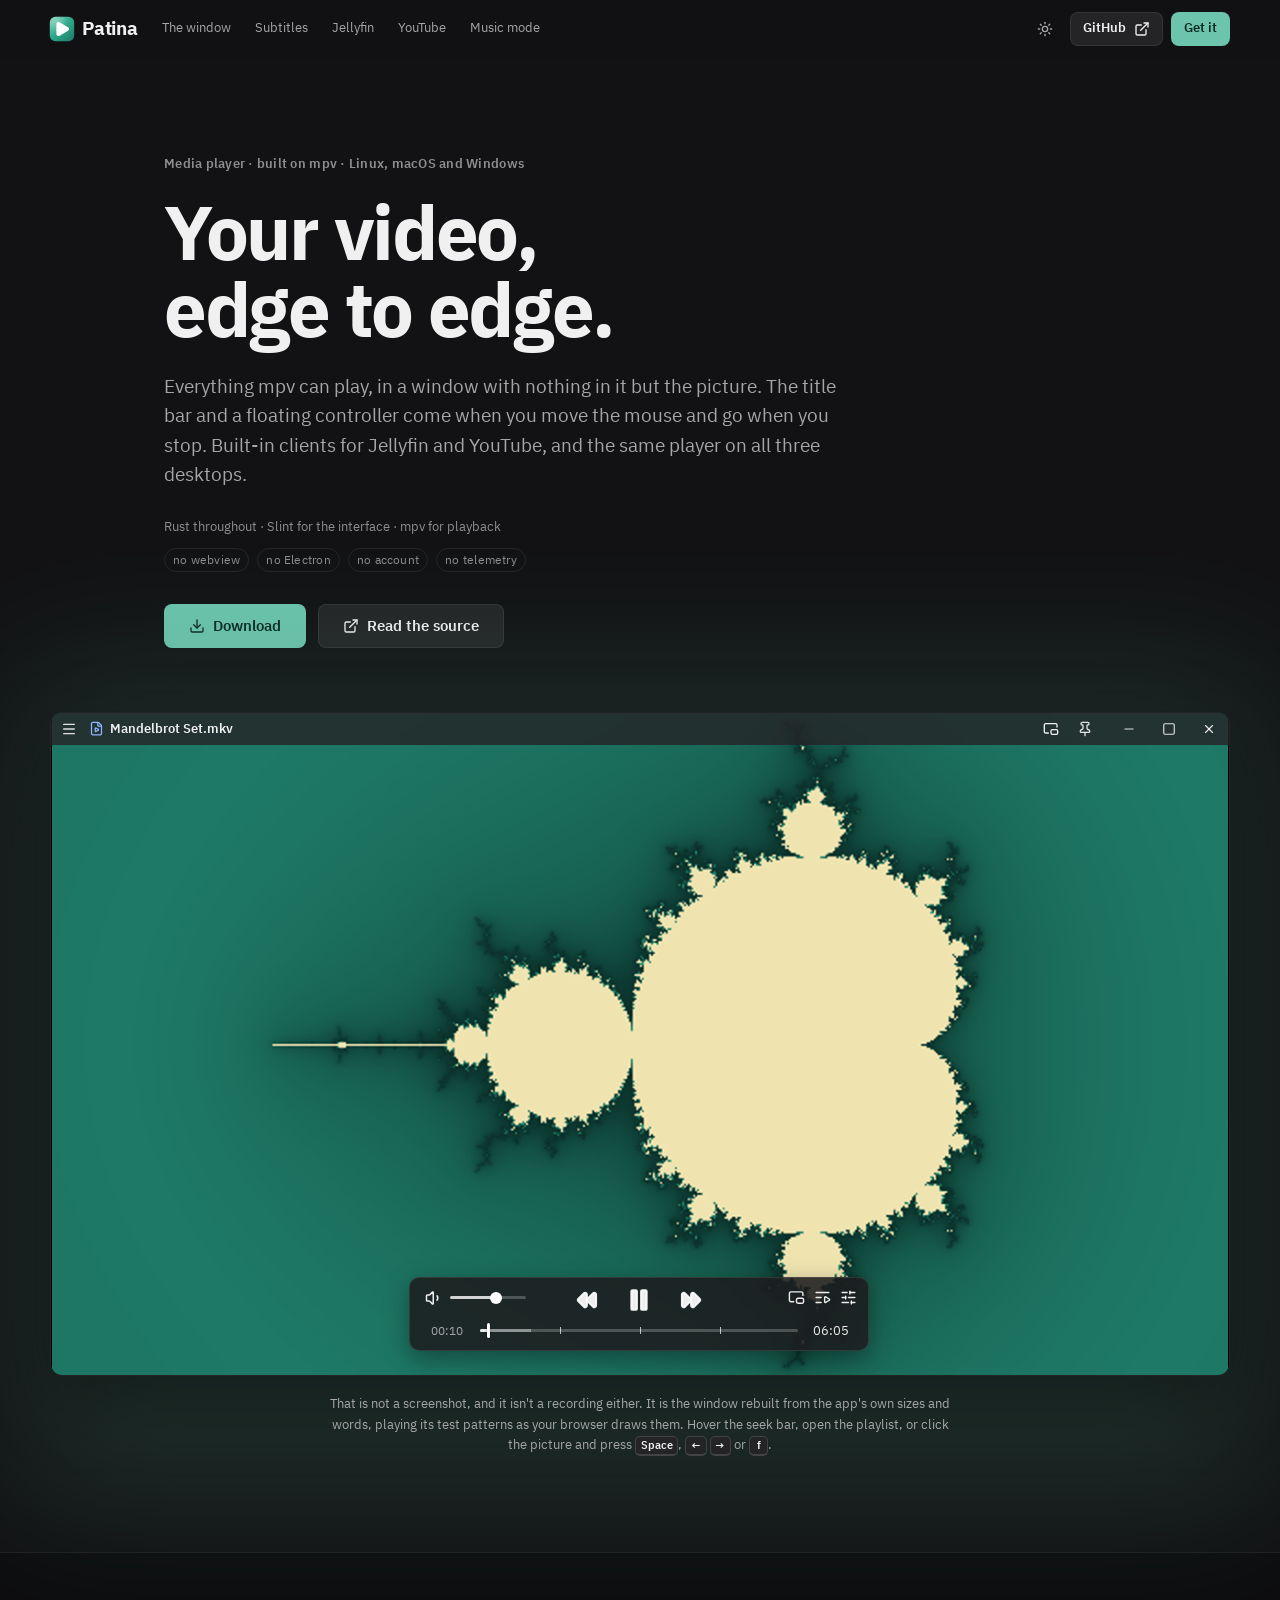
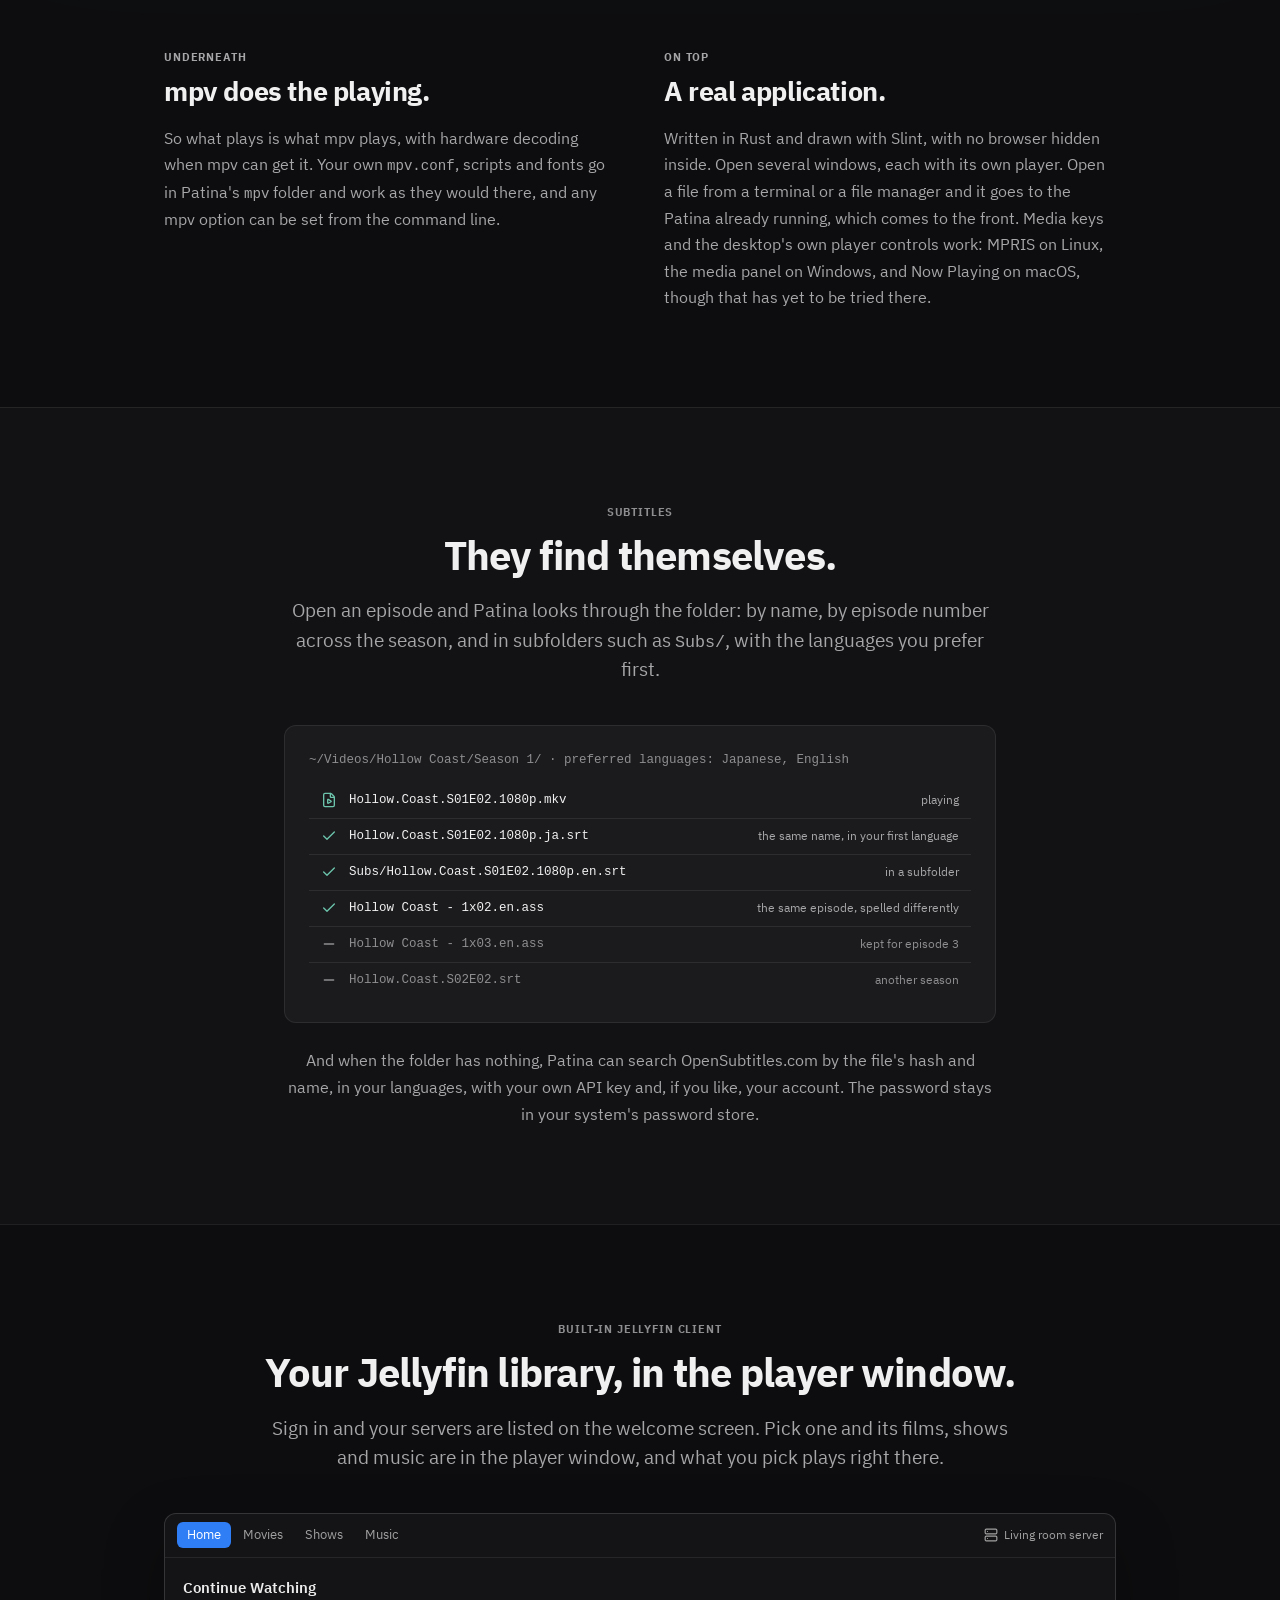
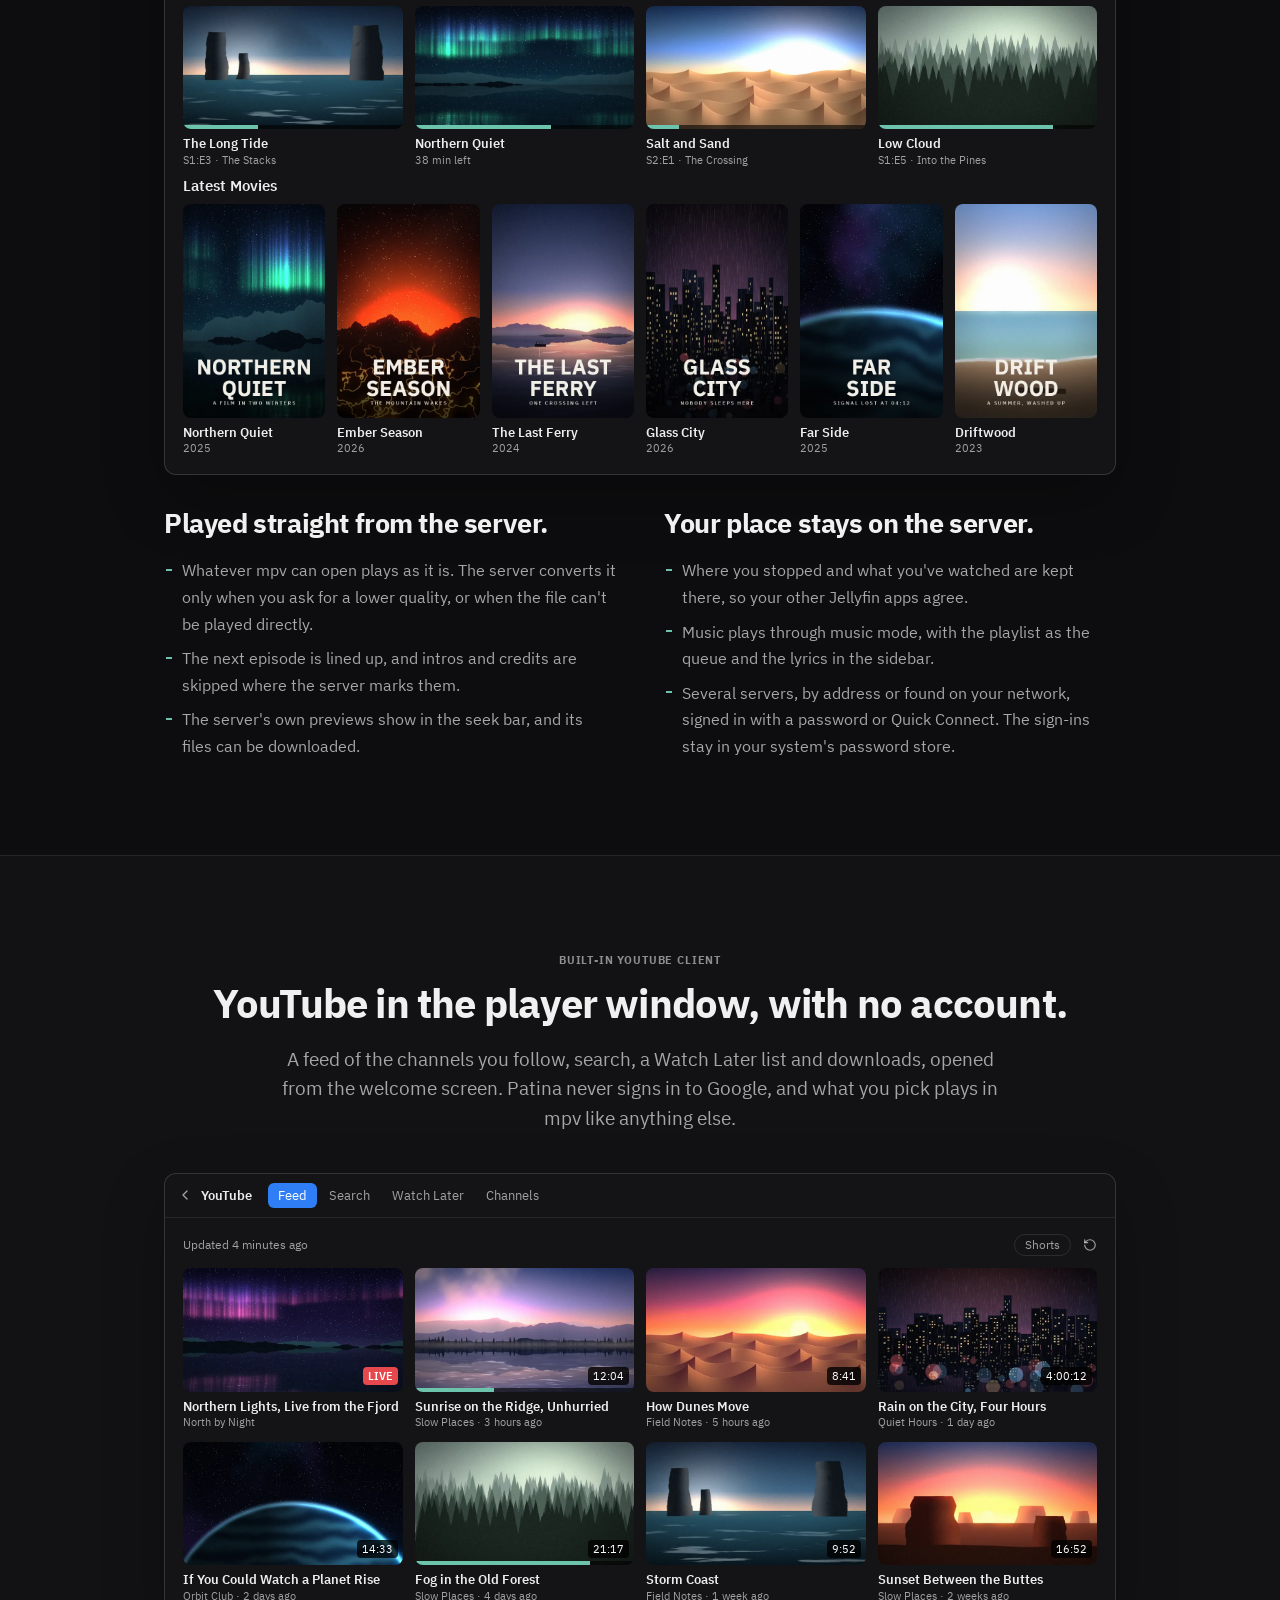
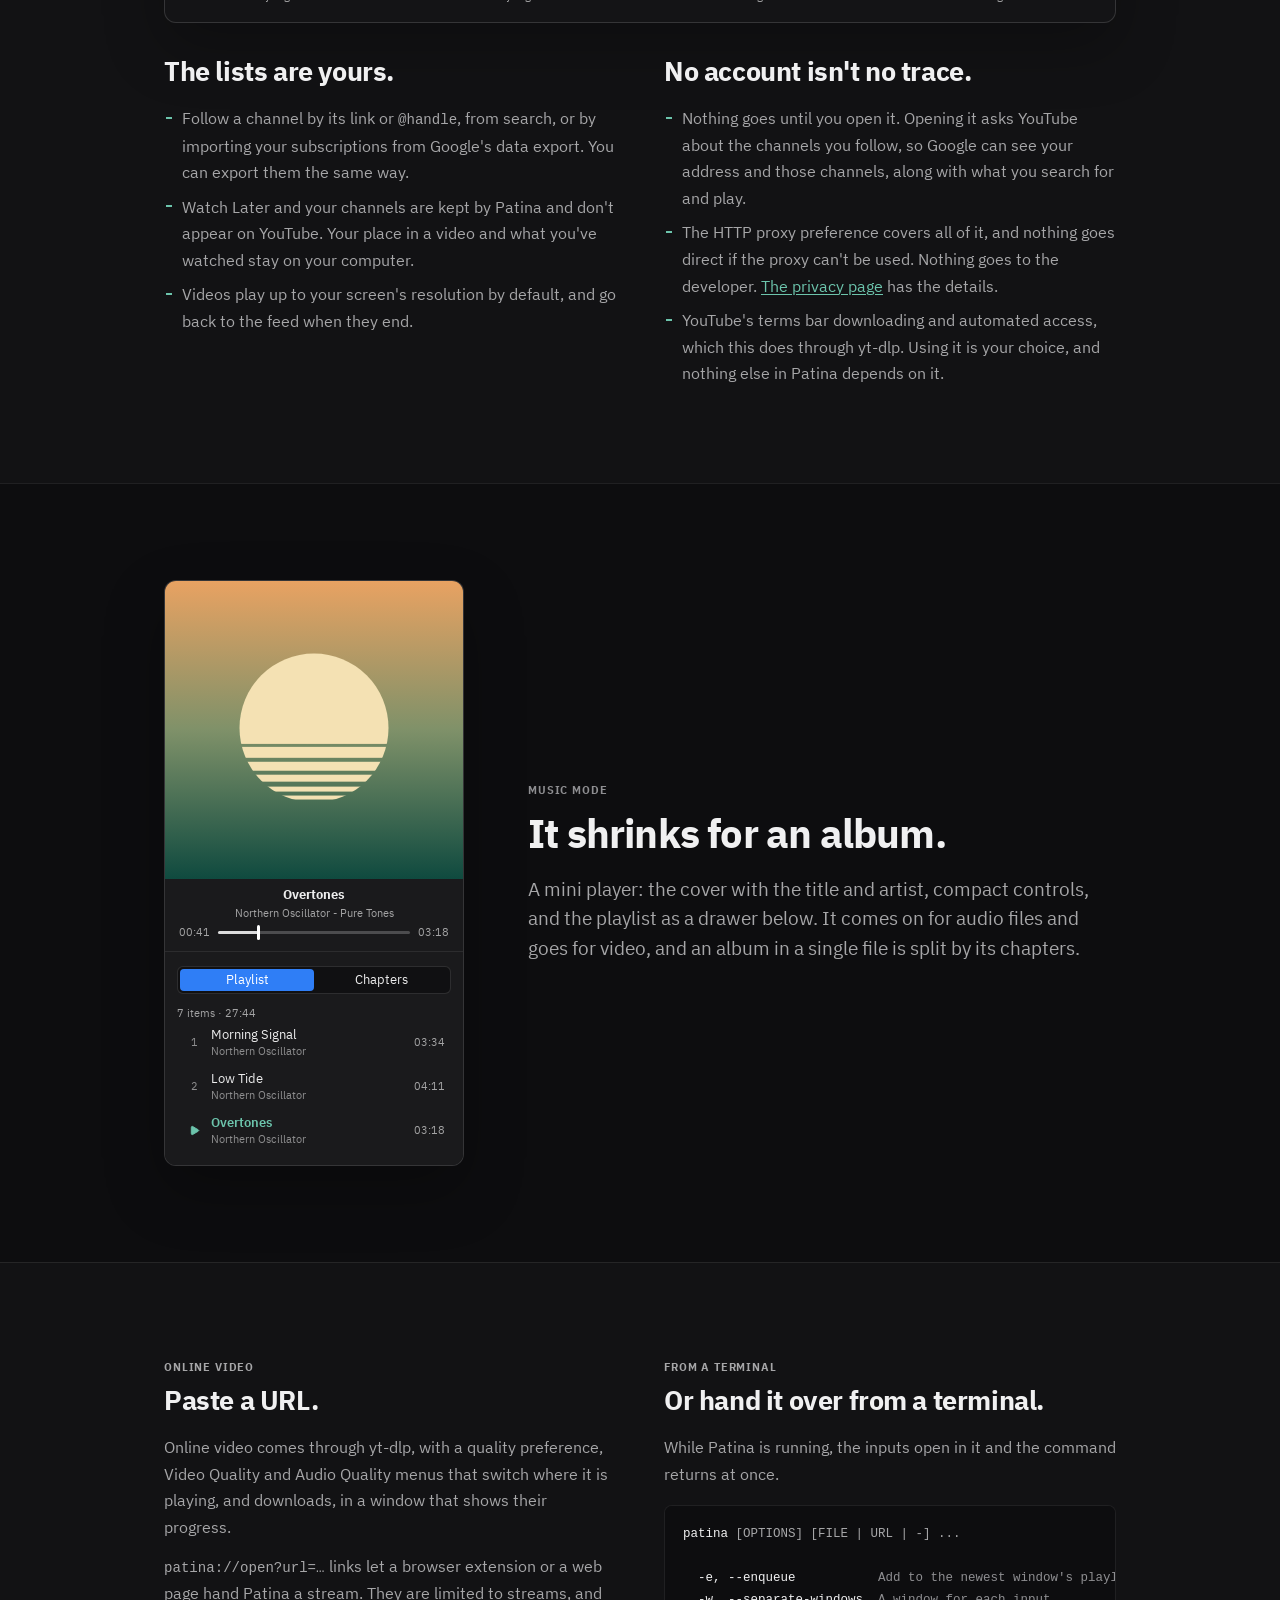
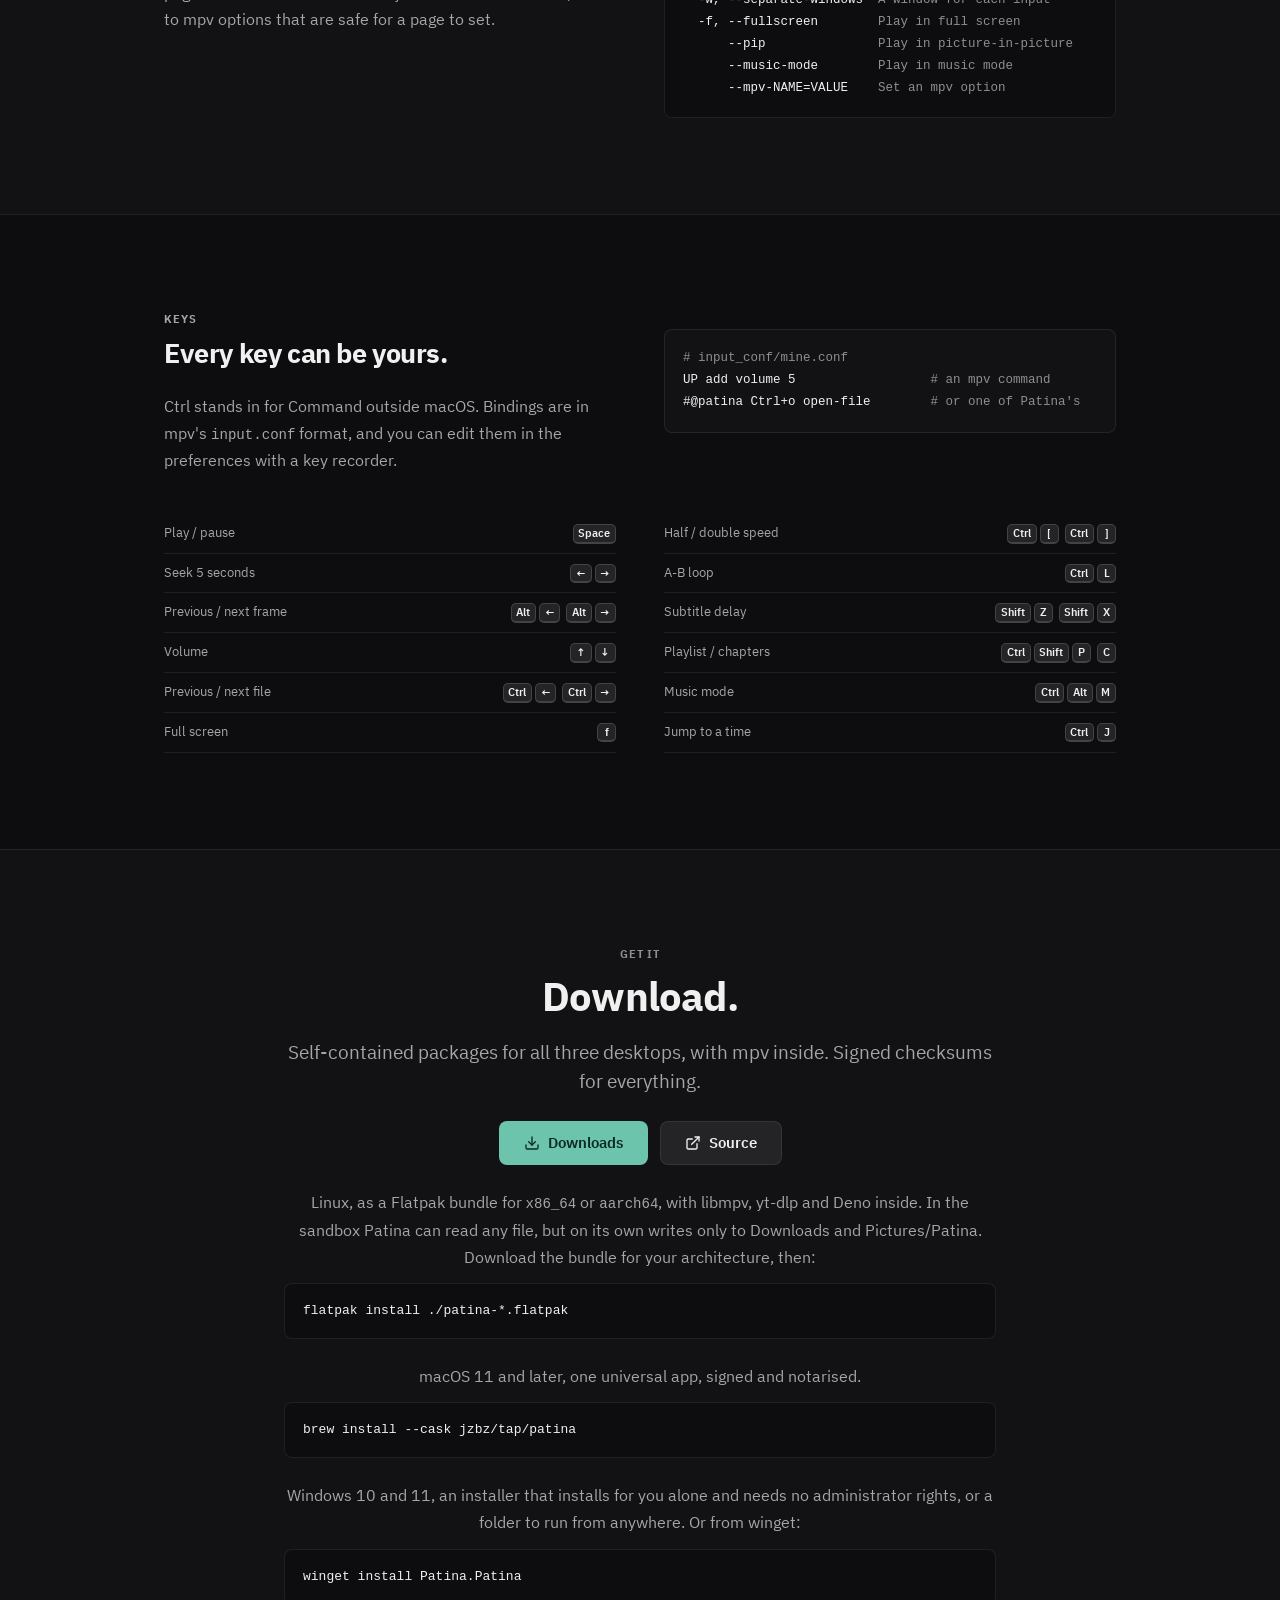
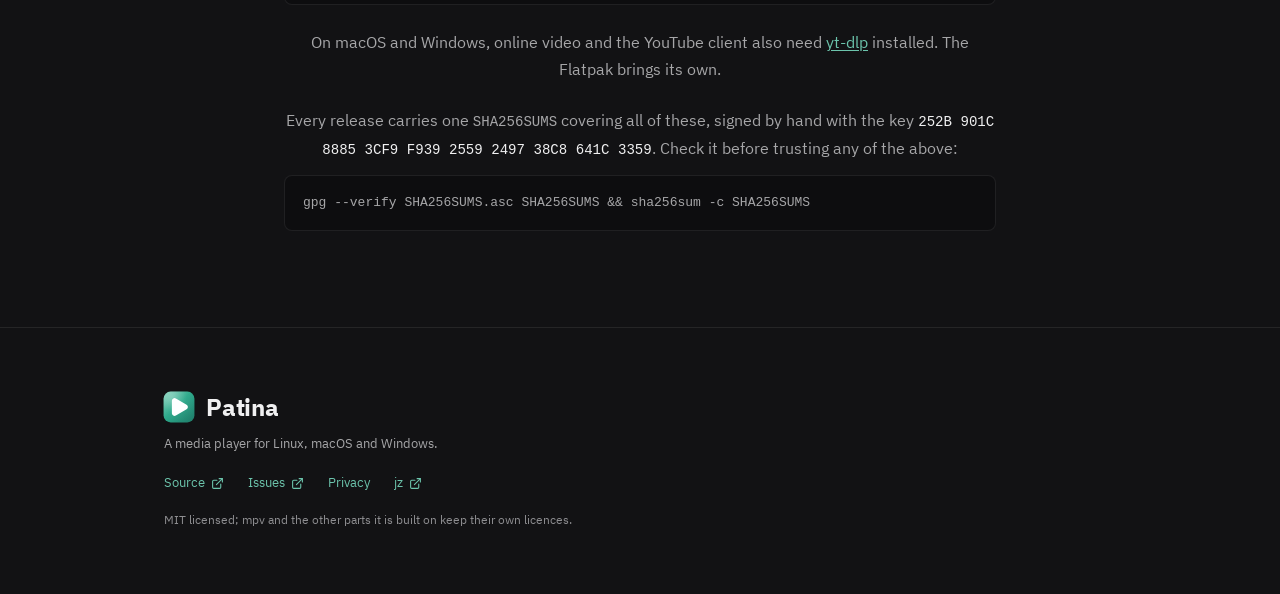
==== commit b2d9739e: "Give the Jellyfin and YouTube demos real-looking media The two demos showed frames of the player's t" ====
--- a/index.html
+++ b/index.html
@@ -459,11 +459,12 @@
       </p>
     </div>
 
-    <!-- The Home page's strips, from ui/library.slint. Every title is invented,
-         and the pictures are frames from the test patterns above, which is what
-         this server has been collecting. -->
+    <!-- The Home page's strips, from ui/library.slint: landscape cards at 288px
+         and posters at 180px in the app. Every title is invented, and so is every
+         picture: assets/images/demo holds stills drawn from noise and gradients,
+         so none of it is anyone's film. -->
     <figure class="library dark-window" role="img"
-            aria-label="An illustration of the library: a bar with Home, Movies, Shows and Music, and strips of cards for Continue Watching and Next Up, each with a progress bar.">
+            aria-label="An illustration of the library: a bar with Home, Movies, Shows and Music, a Continue Watching strip of film stills with progress bars, and a row of film posters under Latest Movies.">
       <div class="lib-bar">
         <div class="lib-nav">
           <span class="is-on">Home</span><span>Movies</span><span>Shows</span><span>Music</span>
@@ -474,39 +475,47 @@
         <p class="lib-strip-title">Continue Watching</p>
         <div class="lib-cards">
           <div class="lib-card">
-            <span class="lib-art"><canvas data-pattern="0" data-time="110"></canvas><span class="lib-progress"><i style="width:34%"></i></span></span>
-            <span class="lib-title">Mandelbrot Set</span><span class="lib-sub">Seahorse Valley &middot; 4 min left</span>
-          </div>
-          <div class="lib-card">
-            <span class="lib-art"><canvas data-pattern="3" data-time="26"></canvas><span class="lib-progress"><i style="width:62%"></i></span></span>
-            <span class="lib-title">Game of Life</span><span class="lib-sub">S1:E2 &middot; Second Soup</span>
-          </div>
-          <div class="lib-card">
-            <span class="lib-art"><canvas data-pattern="4" data-time="71"></canvas><span class="lib-progress"><i style="width:15%"></i></span></span>
-            <span class="lib-title">Gradient Drift</span><span class="lib-sub">Still Drifting &middot; 6 min left</span>
-          </div>
-          <div class="lib-card">
-            <span class="lib-art"><canvas data-pattern="6" data-time="17"></canvas><span class="lib-progress"><i style="width:80%"></i></span></span>
-            <span class="lib-title">Test Card</span><span class="lib-sub">Please Stand By &middot; 1 min left</span>
-          </div>
-        </div>
-        <p class="lib-strip-title">Next Up</p>
-        <div class="lib-cards">
-          <div class="lib-card">
-            <span class="lib-art"><canvas data-pattern="5" data-time="60"></canvas></span>
-            <span class="lib-title">Rule 110</span><span class="lib-sub">S2:E1 &middot; Random Start</span>
-          </div>
-          <div class="lib-card">
-            <span class="lib-art"><canvas data-pattern="2" data-time="12"></canvas></span>
-            <span class="lib-title">Colour Spectrum</span><span class="lib-sub">S1:E4 &middot; Red to Red</span>
-          </div>
-          <div class="lib-card">
-            <span class="lib-art"><canvas data-pattern="1" data-time="31"></canvas></span>
-            <span class="lib-title">Bars and Tone</span><span class="lib-sub">S1:E1 &middot; Bars</span>
-          </div>
-          <div class="lib-card">
-            <span class="lib-art"><canvas data-pattern="0" data-time="205"></canvas></span>
-            <span class="lib-title">Mandelbrot Set</span><span class="lib-sub">Elephant Valley</span>
+            <span class="lib-art"><img src="assets/images/demo/jf-long-tide.webp" alt="" width="640" height="360" loading="lazy" decoding="async"><span class="lib-progress"><i style="width:34%"></i></span></span>
+            <span class="lib-title">The Long Tide</span><span class="lib-sub">S1:E3 &middot; The Stacks</span>
+          </div>
+          <div class="lib-card">
+            <span class="lib-art"><img src="assets/images/demo/jf-northern-quiet.webp" alt="" width="640" height="360" loading="lazy" decoding="async"><span class="lib-progress"><i style="width:62%"></i></span></span>
+            <span class="lib-title">Northern Quiet</span><span class="lib-sub">38 min left</span>
+          </div>
+          <div class="lib-card">
+            <span class="lib-art"><img src="assets/images/demo/jf-salt-flats.webp" alt="" width="640" height="360" loading="lazy" decoding="async"><span class="lib-progress"><i style="width:15%"></i></span></span>
+            <span class="lib-title">Salt and Sand</span><span class="lib-sub">S2:E1 &middot; The Crossing</span>
+          </div>
+          <div class="lib-card">
+            <span class="lib-art"><img src="assets/images/demo/jf-low-cloud.webp" alt="" width="640" height="360" loading="lazy" decoding="async"><span class="lib-progress"><i style="width:80%"></i></span></span>
+            <span class="lib-title">Low Cloud</span><span class="lib-sub">S1:E5 &middot; Into the Pines</span>
+          </div>
+        </div>
+        <p class="lib-strip-title">Latest Movies</p>
+        <div class="lib-posters">
+          <div class="lib-card">
+            <span class="lib-art is-poster"><img src="assets/images/demo/poster-northern-quiet.webp" alt="" width="400" height="600" loading="lazy" decoding="async"></span>
+            <span class="lib-title">Northern Quiet</span><span class="lib-sub">2025</span>
+          </div>
+          <div class="lib-card">
+            <span class="lib-art is-poster"><img src="assets/images/demo/poster-ember-season.webp" alt="" width="400" height="600" loading="lazy" decoding="async"></span>
+            <span class="lib-title">Ember Season</span><span class="lib-sub">2026</span>
+          </div>
+          <div class="lib-card">
+            <span class="lib-art is-poster"><img src="assets/images/demo/poster-the-last-ferry.webp" alt="" width="400" height="600" loading="lazy" decoding="async"></span>
+            <span class="lib-title">The Last Ferry</span><span class="lib-sub">2024</span>
+          </div>
+          <div class="lib-card">
+            <span class="lib-art is-poster"><img src="assets/images/demo/poster-glass-city.webp" alt="" width="400" height="600" loading="lazy" decoding="async"></span>
+            <span class="lib-title">Glass City</span><span class="lib-sub">2026</span>
+          </div>
+          <div class="lib-card">
+            <span class="lib-art is-poster"><img src="assets/images/demo/poster-far-side.webp" alt="" width="400" height="600" loading="lazy" decoding="async"></span>
+            <span class="lib-title">Far Side</span><span class="lib-sub">2025</span>
+          </div>
+          <div class="lib-card">
+            <span class="lib-art is-poster"><img src="assets/images/demo/poster-driftwood.webp" alt="" width="400" height="600" loading="lazy" decoding="async"></span>
+            <span class="lib-title">Driftwood</span><span class="lib-sub">2023</span>
           </div>
         </div>
       </div>
@@ -547,9 +556,9 @@
     </div>
 
     <!-- The Feed page, from ui/youtube.slint and ui/youtube-card.slint. Every
-         channel and title is invented, and the thumbnails are frames from the
-         test patterns. docs/youtube.md: the plain word and a generic icon, and
-         none of their logos. -->
+         channel, title and thumbnail is invented: the pictures are drawn from
+         noise and gradients, like the library's above. docs/youtube.md: the plain
+         word and a generic icon, and none of their logos. -->
     <figure class="library dark-window" role="img"
             aria-label="An illustration of the YouTube section: a bar with Feed, Search, Watch Later and Channels, and a grid of video cards with durations and progress bars.">
       <div class="lib-bar">
@@ -567,38 +576,38 @@
         </div>
         <div class="lib-cards">
           <div class="lib-card">
-            <span class="lib-art"><canvas data-pattern="0" data-time="70"></canvas><span class="yt-badge">12:04</span><span class="lib-progress"><i style="width:36%"></i></span></span>
-            <span class="lib-title">The Whole Set, Slowly</span><span class="lib-sub">Fractal Walks &middot; 3 hours ago</span>
-          </div>
-          <div class="lib-card">
-            <span class="lib-art"><canvas data-pattern="3" data-time="14"></canvas><span class="yt-badge">8:41</span></span>
-            <span class="lib-title">Three Neighbours</span><span class="lib-sub">Cell Block &middot; 5 hours ago</span>
-          </div>
-          <div class="lib-card">
-            <span class="lib-art"><canvas data-pattern="4" data-time="30"></canvas><span class="yt-badge yt-live">LIVE</span></span>
-            <span class="lib-title">Slow Colour, All Night</span><span class="lib-sub">Quiet Channel</span>
-          </div>
-          <div class="lib-card">
-            <span class="lib-art"><canvas data-pattern="5" data-time="40"></canvas><span class="yt-badge">21:17</span></span>
-            <span class="lib-title">Each Row From the Last</span><span class="lib-sub">Cell Block &middot; 1 day ago</span>
+            <span class="lib-art"><img src="assets/images/demo/yt-aurora-live.webp" alt="" width="640" height="360" loading="lazy" decoding="async"><span class="yt-badge yt-live">LIVE</span></span>
+            <span class="lib-title">Northern Lights, Live from the Fjord</span><span class="lib-sub">North by Night</span>
+          </div>
+          <div class="lib-card">
+            <span class="lib-art"><img src="assets/images/demo/yt-ridge-sunrise.webp" alt="" width="640" height="360" loading="lazy" decoding="async"><span class="yt-badge">12:04</span><span class="lib-progress"><i style="width:36%"></i></span></span>
+            <span class="lib-title">Sunrise on the Ridge, Unhurried</span><span class="lib-sub">Slow Places &middot; 3 hours ago</span>
+          </div>
+          <div class="lib-card">
+            <span class="lib-art"><img src="assets/images/demo/yt-how-dunes-move.webp" alt="" width="640" height="360" loading="lazy" decoding="async"><span class="yt-badge">8:41</span></span>
+            <span class="lib-title">How Dunes Move</span><span class="lib-sub">Field Notes &middot; 5 hours ago</span>
+          </div>
+          <div class="lib-card">
+            <span class="lib-art"><img src="assets/images/demo/yt-rain-city.webp" alt="" width="640" height="360" loading="lazy" decoding="async"><span class="yt-badge">4:00:12</span></span>
+            <span class="lib-title">Rain on the City, Four Hours</span><span class="lib-sub">Quiet Hours &middot; 1 day ago</span>
           </div>
         </div>
         <div class="lib-cards yt-row">
           <div class="lib-card">
-            <span class="lib-art"><canvas data-pattern="2" data-time="44"></canvas><span class="yt-badge">3:21</span></span>
-            <span class="lib-title">Every Hue, In Order</span><span class="lib-sub">Signal Path &middot; 2 days ago</span>
-          </div>
-          <div class="lib-card">
-            <span class="lib-art"><canvas data-pattern="0" data-time="150"></canvas><span class="yt-badge">16:52</span><span class="lib-progress"><i style="width:80%"></i></span></span>
-            <span class="lib-title">Down Seahorse Valley</span><span class="lib-sub">Fractal Walks &middot; 4 days ago</span>
-          </div>
-          <div class="lib-card">
-            <span class="lib-art"><canvas data-pattern="6" data-time="40"></canvas><span class="yt-badge">3:09</span></span>
-            <span class="lib-title">Please Stand By</span><span class="lib-sub">Signal Path &middot; 1 week ago</span>
-          </div>
-          <div class="lib-card">
-            <span class="lib-art"><canvas data-pattern="1" data-time="20"></canvas><span class="yt-badge">2:34</span></span>
-            <span class="lib-title">A Tone, Explained</span><span class="lib-sub">Signal Path &middot; 2 weeks ago</span>
+            <span class="lib-art"><img src="assets/images/demo/yt-planet-rise.webp" alt="" width="640" height="360" loading="lazy" decoding="async"><span class="yt-badge">14:33</span></span>
+            <span class="lib-title">If You Could Watch a Planet Rise</span><span class="lib-sub">Orbit Club &middot; 2 days ago</span>
+          </div>
+          <div class="lib-card">
+            <span class="lib-art"><img src="assets/images/demo/yt-old-forest.webp" alt="" width="640" height="360" loading="lazy" decoding="async"><span class="yt-badge">21:17</span><span class="lib-progress"><i style="width:80%"></i></span></span>
+            <span class="lib-title">Fog in the Old Forest</span><span class="lib-sub">Slow Places &middot; 4 days ago</span>
+          </div>
+          <div class="lib-card">
+            <span class="lib-art"><img src="assets/images/demo/yt-storm-coast.webp" alt="" width="640" height="360" loading="lazy" decoding="async"><span class="yt-badge">9:52</span></span>
+            <span class="lib-title">Storm Coast</span><span class="lib-sub">Field Notes &middot; 1 week ago</span>
+          </div>
+          <div class="lib-card">
+            <span class="lib-art"><img src="assets/images/demo/yt-buttes-sunset.webp" alt="" width="640" height="360" loading="lazy" decoding="async"><span class="yt-badge">16:52</span></span>
+            <span class="lib-title">Sunset Between the Buttes</span><span class="lib-sub">Slow Places &middot; 2 weeks ago</span>
           </div>
         </div>
       </div>
--- a/assets/style.css
+++ b/assets/style.css
@@ -1223,7 +1223,13 @@
     border-radius: 8px;
     background: #000;
 }
-.lib-art canvas { display: block; width: 100%; height: 100%; }
+.lib-art img { display: block; width: 100%; height: 100%; object-fit: cover; }
+.lib-art.is-poster { aspect-ratio: 2 / 3; }
+.lib-posters {
+    display: grid;
+    grid-template-columns: repeat(6, minmax(0, 1fr));
+    gap: var(--s3);
+}
 .lib-progress {
     position: absolute;
     left: 0; right: 0; bottom: 0;
@@ -1515,6 +1521,8 @@
     .head-actions { margin-left: auto; }
     .lib-cards { grid-template-columns: repeat(3, minmax(0, 1fr)); }
     .lib-cards > :nth-child(4) { display: none; }
+    .lib-posters { grid-template-columns: repeat(4, minmax(0, 1fr)); }
+    .lib-posters > :nth-child(n + 5) { display: none; }
 }
 
 @media (max-width: 900px) {
@@ -1547,6 +1555,8 @@
     .osd-text { font-size: 18px; }
     .lib-cards { grid-template-columns: repeat(2, minmax(0, 1fr)); }
     .lib-cards > :nth-child(3) { display: none; }
+    .lib-posters { grid-template-columns: repeat(3, minmax(0, 1fr)); }
+    .lib-posters > :nth-child(n + 4) { display: none; }
     .lib-nav span:nth-child(n + 4) { display: none; }
 }
 
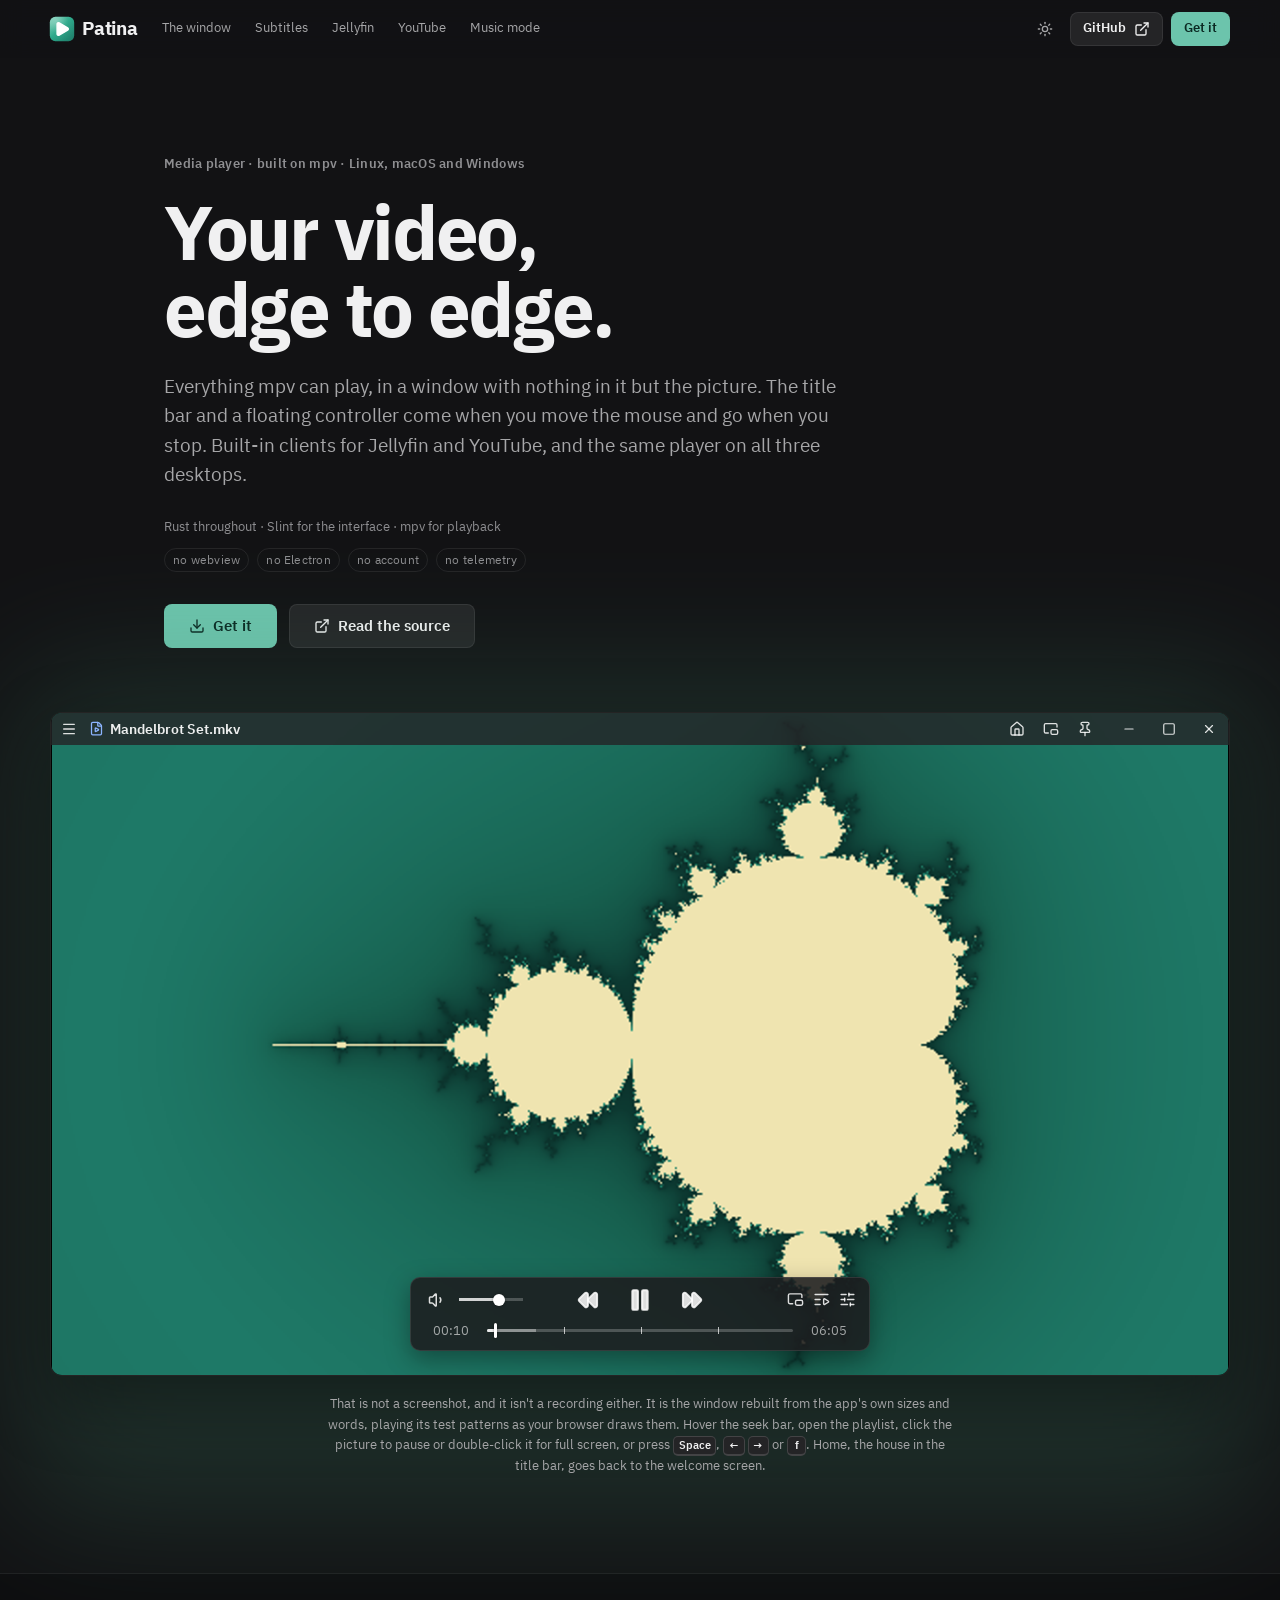
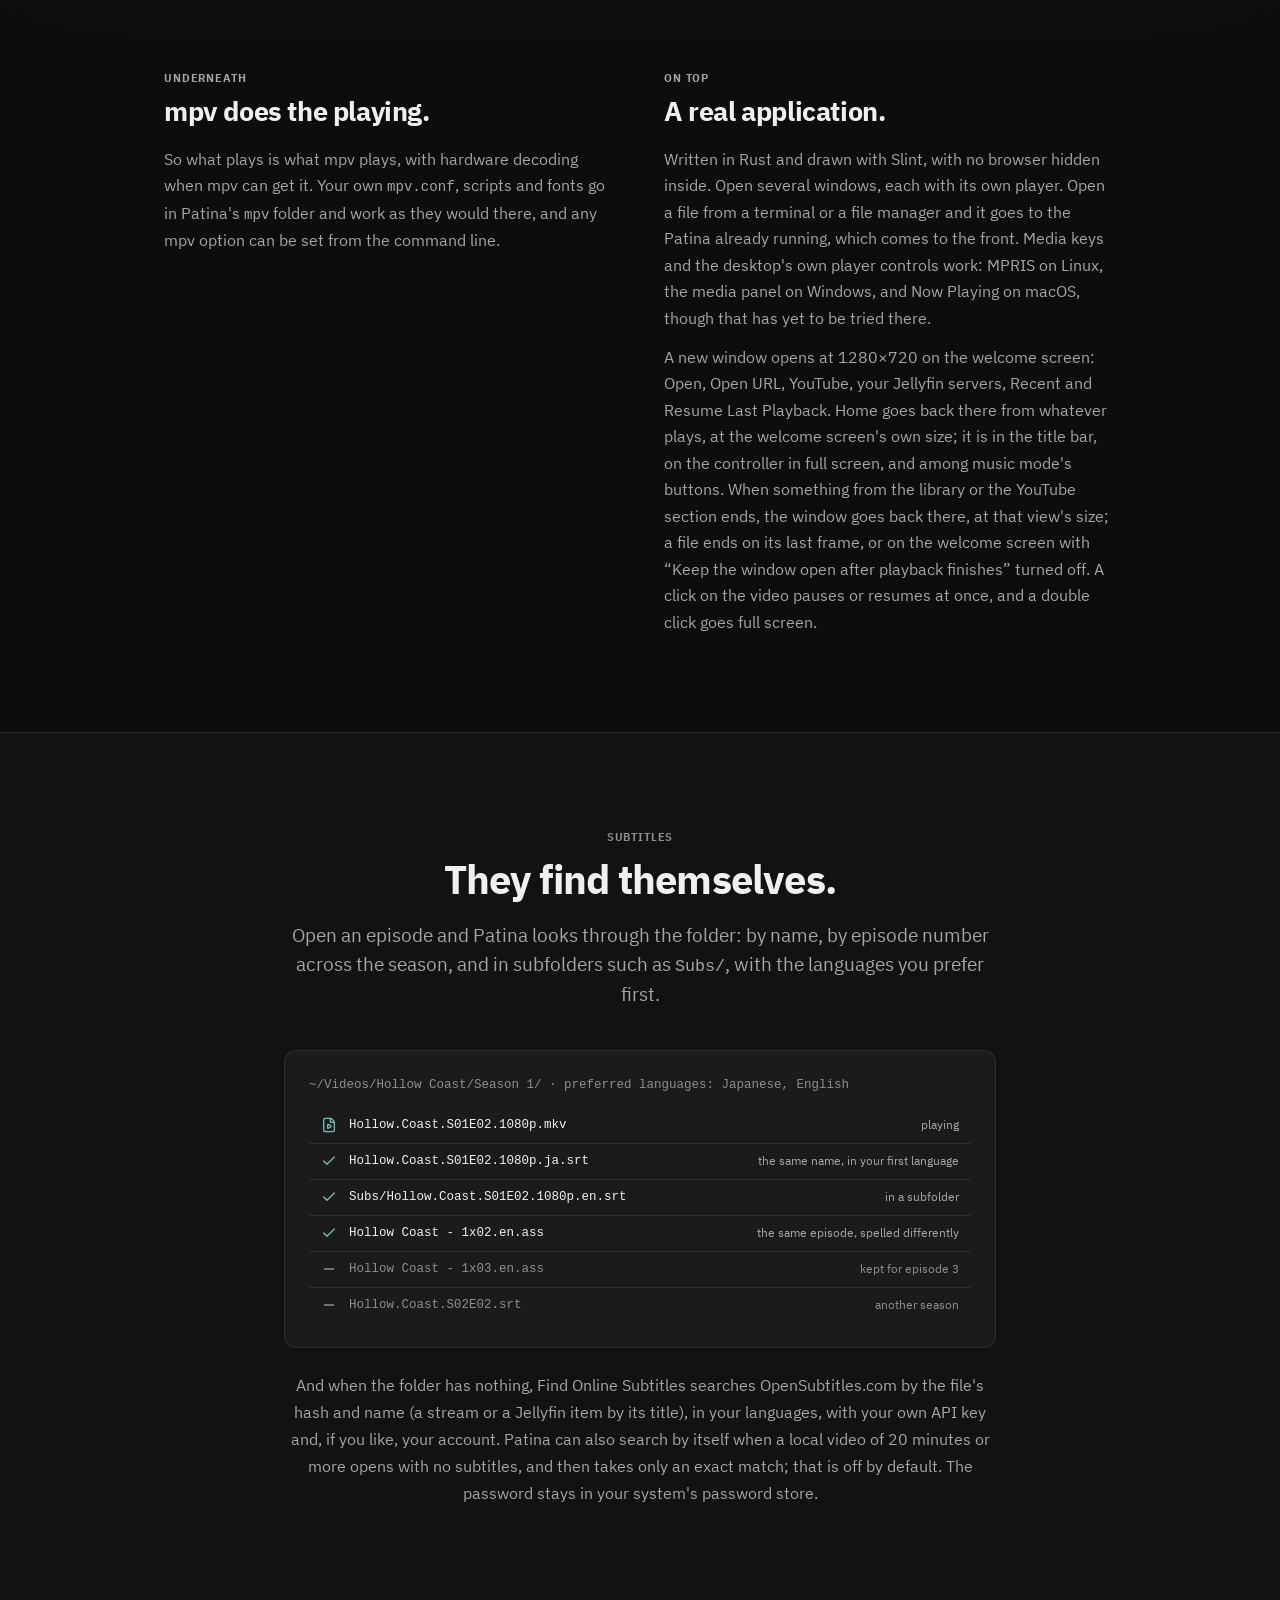
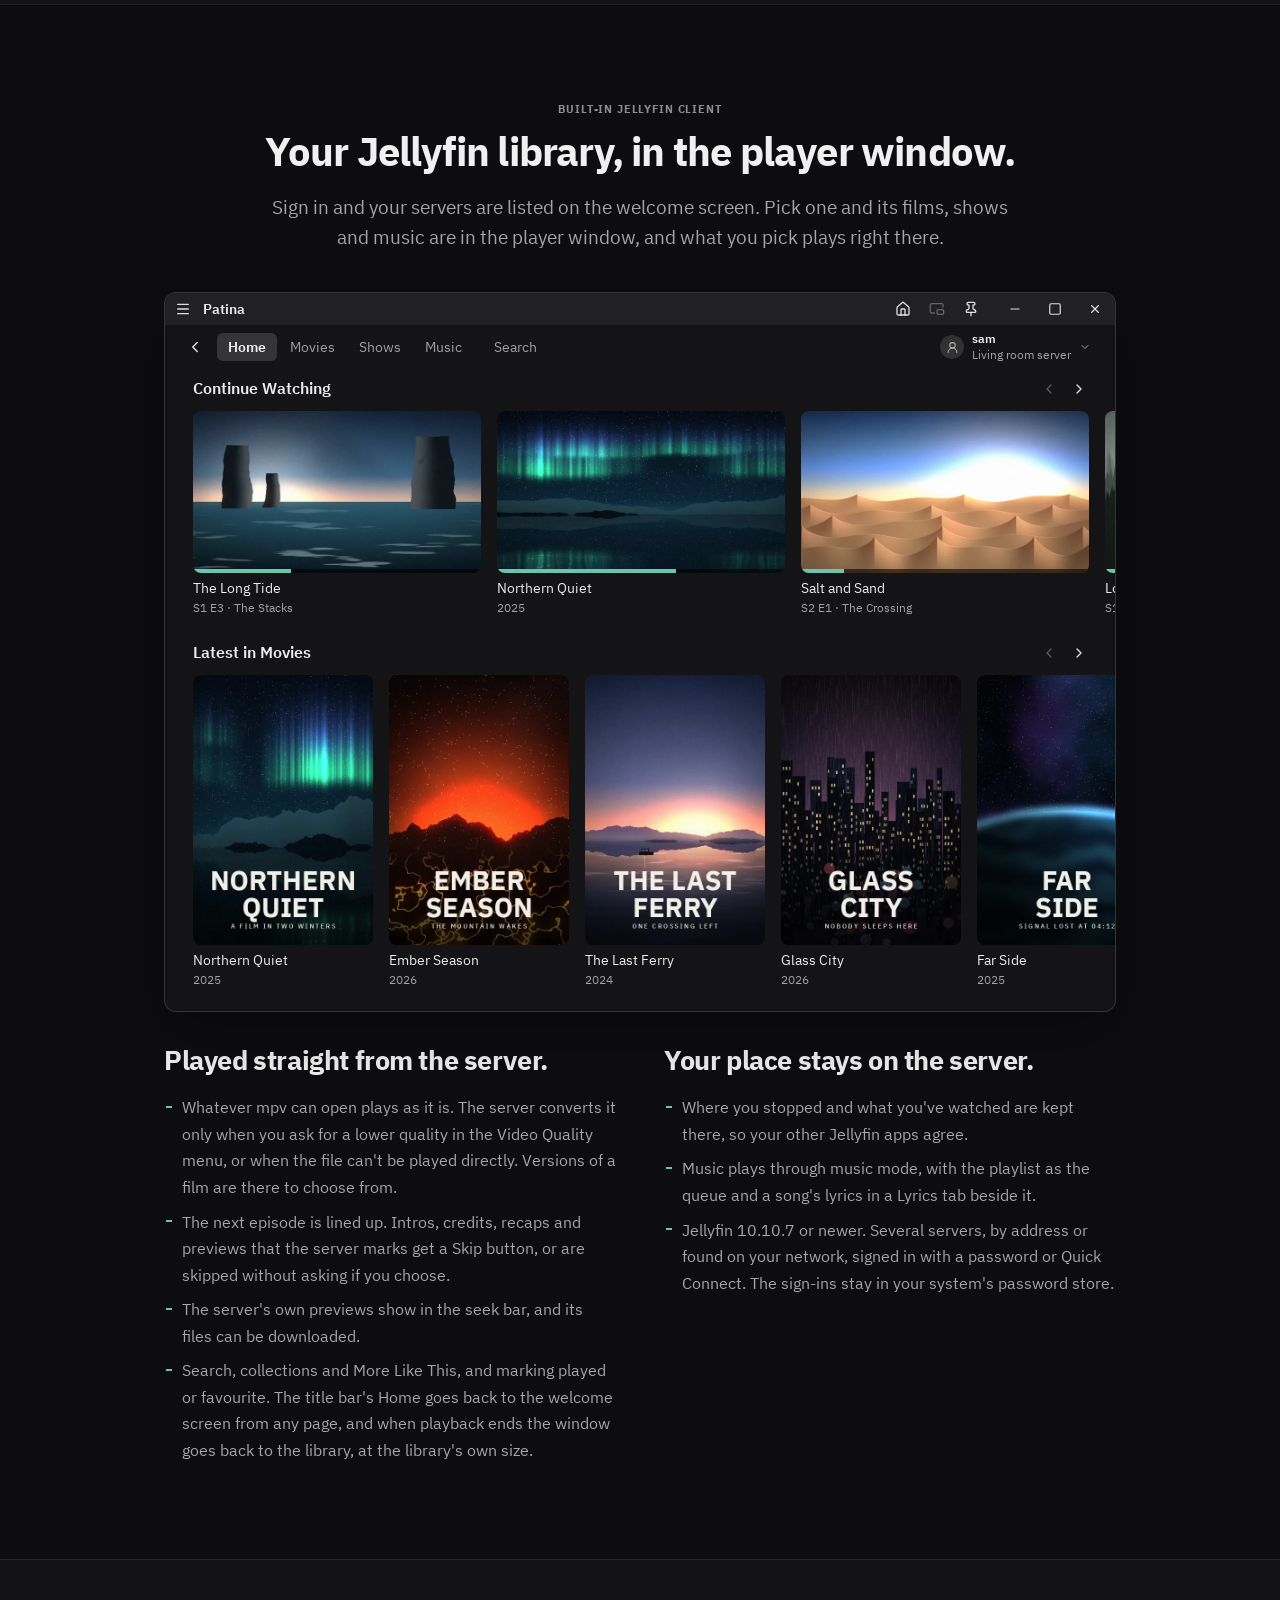
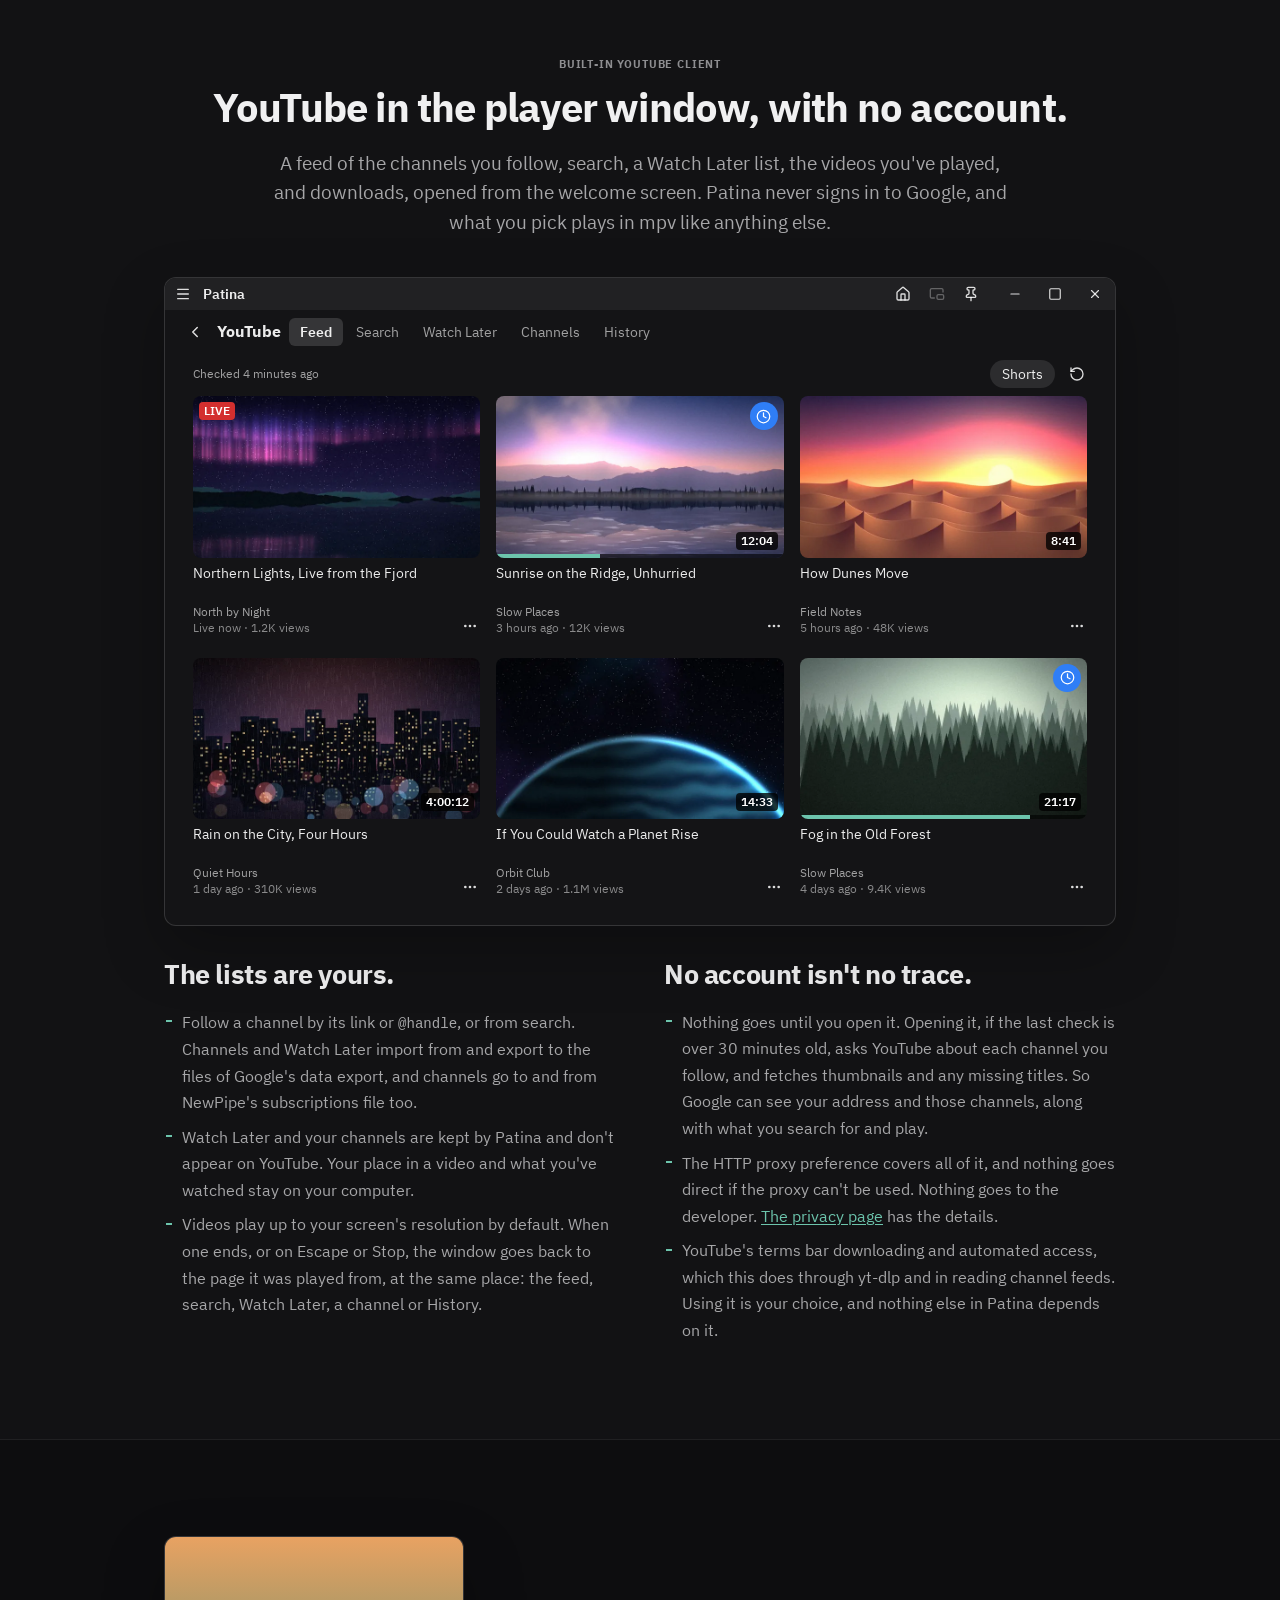
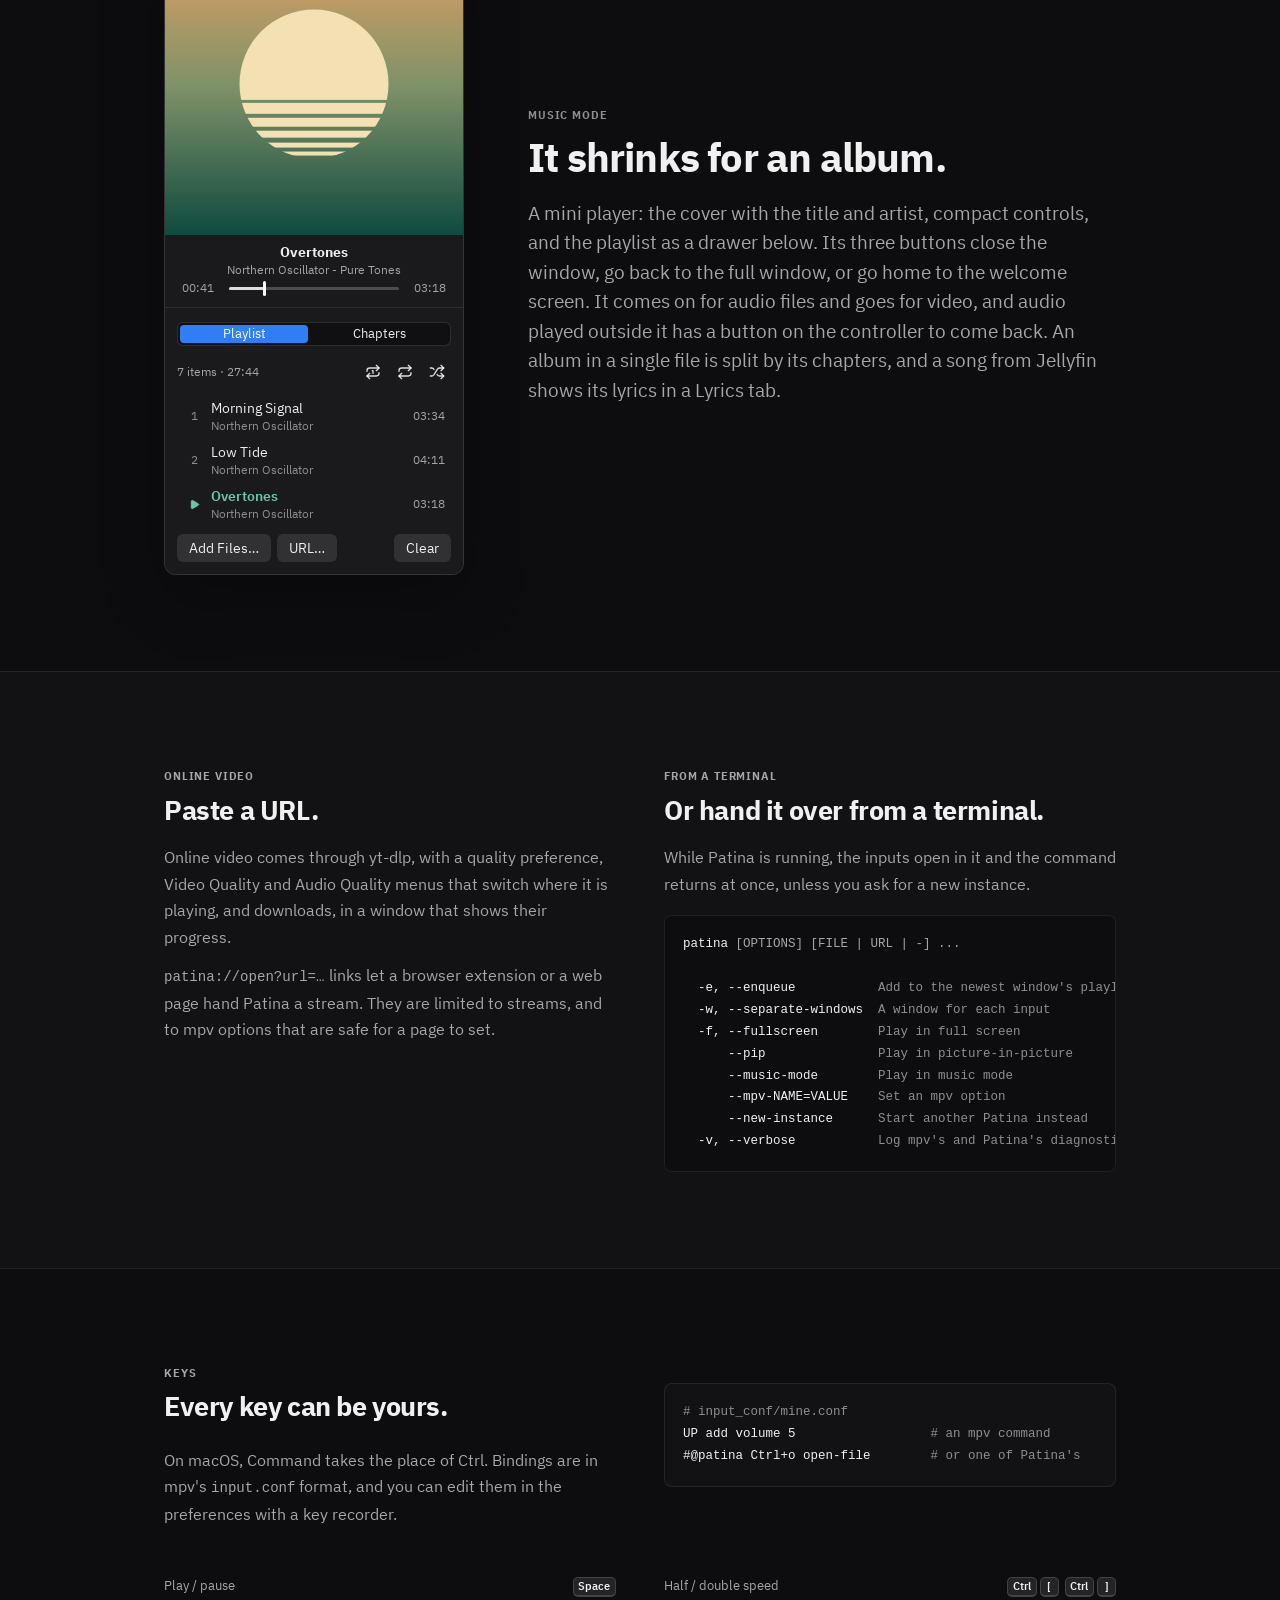
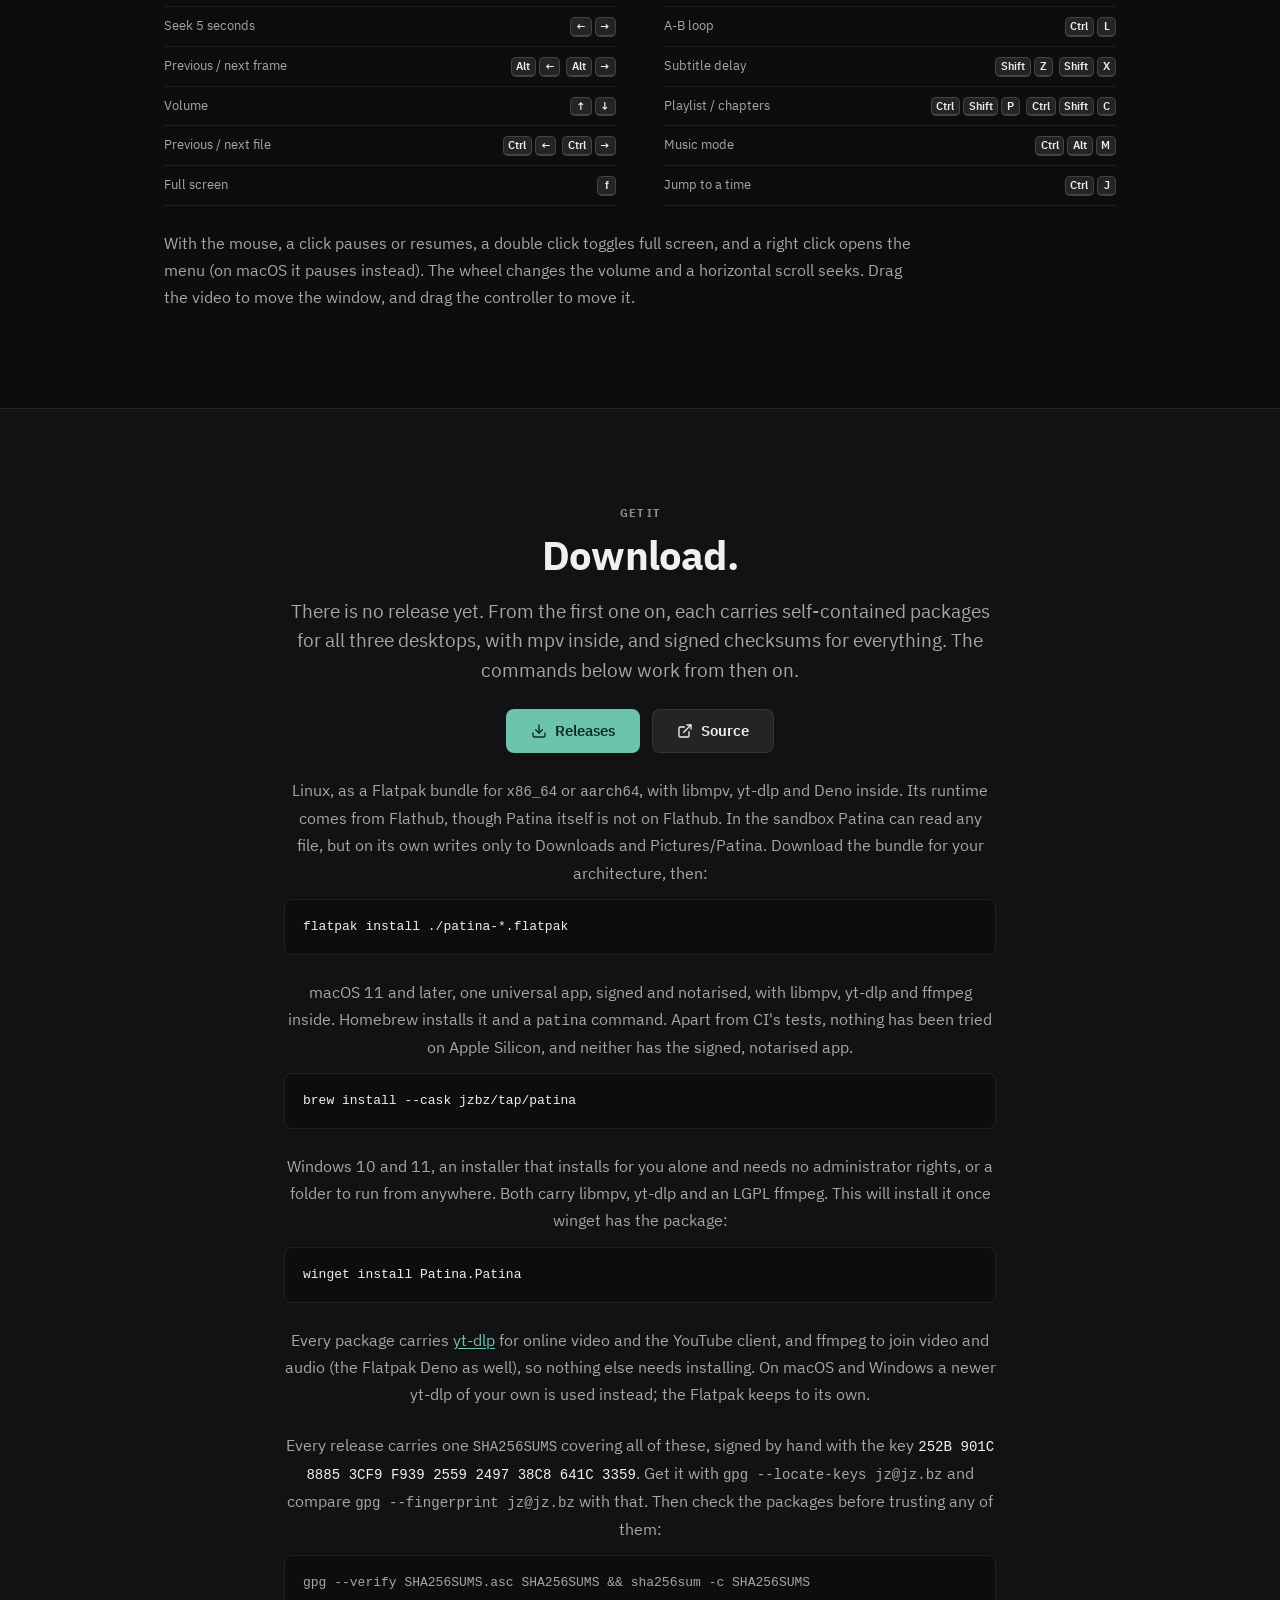
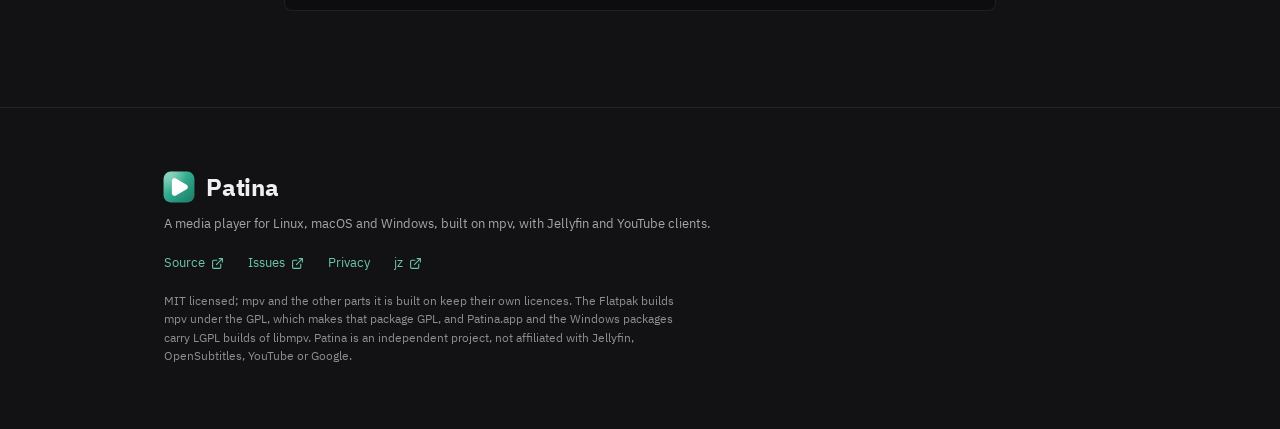
==== commit 1d912472: "Show Home, the welcome screen and click to pause The window gains the title bar's Home and the welco" ====
--- a/index.html
+++ b/index.html
@@ -25,11 +25,11 @@
 <meta property="og:image:type" content="image/png">
 <meta property="og:image:width" content="1200">
 <meta property="og:image:height" content="630">
-<meta property="og:image:alt" content="Patina — your video, edge to edge. A media player for Linux, macOS and Windows, shown as a window playing a Mandelbrot set with a floating controller over it.">
+<meta property="og:image:alt" content="Patina — your video, edge to edge. A media player for Linux, macOS and Windows, built on mpv, with Jellyfin and YouTube clients, shown as a window playing a Mandelbrot set with a floating controller over it.">
 
 <meta name="twitter:card" content="summary_large_image">
 <meta name="twitter:image" content="https://patina.video/assets/images/og.png">
-<meta name="twitter:image:alt" content="Patina — your video, edge to edge. A media player for Linux, macOS and Windows, shown as a window playing a Mandelbrot set with a floating controller over it.">
+<meta name="twitter:image:alt" content="Patina — your video, edge to edge. A media player for Linux, macOS and Windows, built on mpv, with Jellyfin and YouTube clients, shown as a window playing a Mandelbrot set with a floating controller over it.">
 
 <link rel="preload" href="assets/fonts/ibm-plex-sans-regular.woff2" as="font" type="font/woff2" crossorigin>
 <link rel="preload" href="assets/fonts/ibm-plex-sans-bold.woff2" as="font" type="font/woff2" crossorigin>
@@ -97,6 +97,17 @@
     <symbol viewBox="0 0 24 24" id="i-chevron-left"><path d="m15 18-6-6 6-6"/></symbol>
     <symbol viewBox="0 0 24 24" id="i-external"><path d="M15 3h6v6"/><path d="M10 14 21 3"/><path d="M18 13v6a2 2 0 0 1-2 2H5a2 2 0 0 1-2-2V8a2 2 0 0 1 2-2h6"/></symbol>
     <symbol viewBox="0 0 24 24" id="i-copy"><rect width="14" height="14" x="8" y="8" rx="2" ry="2"/><path d="M4 16c-1.1 0-2-.9-2-2V4c0-1.1.9-2 2-2h10c1.1 0 2 .9 2 2"/></symbol>
+    <symbol viewBox="0 0 24 24" id="i-house"><path d="M15 21v-8a1 1 0 0 0-1-1h-4a1 1 0 0 0-1 1v8"/><path d="M3 10a2 2 0 0 1 .709-1.528l7-6a2 2 0 0 1 2.582 0l7 6A2 2 0 0 1 21 10v9a2 2 0 0 1-2 2H5a2 2 0 0 1-2-2z"/></symbol>
+    <symbol viewBox="0 0 24 24" id="i-circle-x"><circle cx="12" cy="12" r="10"/><path d="m15 9-6 6"/><path d="m9 9 6 6"/></symbol>
+    <symbol viewBox="0 0 24 24" id="i-undo-2"><path d="M9 14 4 9l5-5"/><path d="M4 9h10.5a5.5 5.5 0 0 1 5.5 5.5a5.5 5.5 0 0 1-5.5 5.5H11"/></symbol>
+    <symbol viewBox="0 0 24 24" id="i-list-music"><path d="M16 5H3"/><path d="M11 12H3"/><path d="M11 19H3"/><path d="M21 16V5"/><circle cx="18" cy="16" r="3"/></symbol>
+    <symbol viewBox="0 0 24 24" id="i-image"><rect width="18" height="18" x="3" y="3" rx="2" ry="2"/><circle cx="9" cy="9" r="2"/><path d="m21 15-3.086-3.086a2 2 0 0 0-2.828 0L6 21"/></symbol>
+    <symbol viewBox="0 0 24 24" id="i-ellipsis"><circle cx="12" cy="12" r="1"/><circle cx="19" cy="12" r="1"/><circle cx="5" cy="12" r="1"/></symbol>
+    <symbol viewBox="0 0 24 24" id="i-clock"><circle cx="12" cy="12" r="10"/><path d="M12 6v6l4 2"/></symbol>
+    <symbol viewBox="0 0 24 24" id="i-chevron-right"><path d="m9 18 6-6-6-6"/></symbol>
+    <symbol viewBox="0 0 24 24" id="i-chevron-down"><path d="m6 9 6 6 6-6"/></symbol>
+    <symbol viewBox="0 0 24 24" id="i-user-round"><circle cx="12" cy="8" r="5"/><path d="M20 21a8 8 0 0 0-16 0"/></symbol>
+    <symbol viewBox="0 0 24 24" id="i-folder-open"><path d="m6 14 1.5-2.9A2 2 0 0 1 9.24 10H20a2 2 0 0 1 1.94 2.5l-1.54 6a2 2 0 0 1-1.95 1.5H4a2 2 0 0 1-2-2V5a2 2 0 0 1 2-2h3.9a2 2 0 0 1 1.69.9l.81 1.2a2 2 0 0 0 1.67.9H18a2 2 0 0 1 2 2v2"/></symbol>
   </defs>
   <!-- The Gamma slider. CSS has a filter for the other four. -->
   <filter id="gamma" color-interpolation-filters="sRGB">
@@ -158,7 +169,7 @@
     <p class="negations"><span>no webview</span><span>no Electron</span><span>no account</span><span>no telemetry</span></p>
     <div class="hero-actions">
       <a class="btn btn-primary btn-lg" href="#get">
-        <svg class="ico" aria-hidden="true"><use href="#i-download"/></svg>Download
+        <svg class="ico" aria-hidden="true"><use href="#i-download"/></svg>Get it
       </a>
       <a class="btn btn-lg" href="https://github.com/jzbz/patina">
         <svg class="ico" aria-hidden="true"><use href="#i-external"/></svg>Read the source
@@ -191,10 +202,40 @@
           <div class="picture" id="picture"><canvas id="video" aria-hidden="true"></canvas></div>
           <div class="subs" id="subs"></div>
 
+          <!-- The welcome screen, which Home comes back to, from
+               ui/welcome.slint. Open, Open URL, YouTube and the
+               server are furniture; Resume and Recent play. -->
+          <div class="welcome" id="welcome" hidden>
+            <div class="wel-column">
+              <img class="wel-icon" src="assets/images/icon.svg" alt="" width="83" height="83">
+              <p class="wel-name">Patina</p>
+              <p class="wel-version">Version 0.1.0</p>
+              <div class="wel-actions">
+                <button class="wel-action" id="welResume" type="button">
+                  <svg class="ico ico-fill" aria-hidden="true"><use href="#i-play"/></svg>
+                  <span><b>Resume Last Playback</b><i id="welResumeTitle">Mandelbrot Set.mkv</i></span>
+                </button>
+                <span class="wel-action"><svg class="ico" aria-hidden="true"><use href="#i-folder-open"/></svg><span><b>Open&hellip;</b><i>Files or a folder</i></span></span>
+                <span class="wel-action"><svg class="ico" aria-hidden="true"><use href="#i-link"/></svg><span><b>Open URL&hellip;</b><i>Streams and online video</i></span></span>
+                <span class="wel-action"><svg class="ico" aria-hidden="true"><use href="#i-list-video"/></svg><span><b>YouTube</b><i>Your channels, search and Watch Later</i></span></span>
+                <span class="wel-action"><svg class="ico" aria-hidden="true"><use href="#i-server"/></svg><span><b>Living room server</b><i>sam</i></span></span>
+                <span class="wel-action"><svg class="ico" aria-hidden="true"><use href="#i-plus"/></svg><span><b>Add Server&hellip;</b><i>Browse another Jellyfin server</i></span></span>
+              </div>
+            </div>
+            <div class="wel-recent">
+              <div class="wel-recent-head">
+                <span>Recent</span>
+                <span class="ib" title="Clear Recent…"><svg class="ico" aria-hidden="true"><use href="#i-trash-2"/></svg></span>
+              </div>
+              <div class="wel-recent-rows" id="recentRows"></div>
+            </div>
+          </div>
+
           <div class="titlebar fades">
             <span class="ib"><svg class="ico" aria-hidden="true"><use href="#i-menu"/></svg></span>
             <svg class="ico tb-icon" aria-hidden="true"><use href="#i-file-play"/></svg>
             <span class="tb-title" id="tbTitle">Mandelbrot Set.mkv</span>
+            <button class="ib" id="tbHome" type="button" title="Welcome Screen" aria-label="Welcome Screen"><svg class="ico" aria-hidden="true"><use href="#i-house"/></svg></button>
             <button class="ib" id="tbPip" type="button" title="Picture in Picture" aria-label="Picture in Picture"><svg class="ico" aria-hidden="true"><use href="#i-picture-in-picture-2"/></svg></button>
             <span class="ib"><svg class="ico" aria-hidden="true"><use href="#i-pin"/></svg></span>
             <span class="tb-win" aria-hidden="true">
@@ -211,10 +252,8 @@
           </div>
 
           <div class="osc fades" id="osc">
-            <div class="osc-volume">
-              <button class="ib" id="mute" type="button" title="Mute" aria-label="Mute"><svg class="ico" aria-hidden="true"><use id="muteIcon" href="#i-volume-1"/></svg></button>
-              <input class="slider" id="volume" type="range" min="0" max="100" step="1" value="62" aria-label="Volume">
-            </div>
+            <button class="ib" id="mute" type="button" title="Mute" aria-label="Mute"><svg class="ico" aria-hidden="true"><use id="muteIcon" href="#i-volume-1"/></svg></button>
+            <input class="slider" id="volume" type="range" min="0" max="100" step="1" value="62" aria-label="Volume">
 
             <div class="osc-transport">
               <button class="ib" id="oscLeft" type="button" title="Slow down" aria-label="Slow down"><svg class="ico ico-fill" aria-hidden="true"><use href="#i-rewind"/></svg></button>
@@ -227,6 +266,7 @@
             </div>
 
             <div class="osc-tools">
+              <button class="ib home-tool" id="toolHome" type="button" title="Welcome Screen" aria-label="Welcome Screen"><svg class="ico" aria-hidden="true"><use href="#i-house"/></svg></button>
               <button class="ib pip-tool" id="toolPip" type="button" title="Picture in Picture" aria-label="Picture in Picture"><svg class="ico" aria-hidden="true"><use href="#i-picture-in-picture-2"/></svg></button>
               <button class="ib" id="toolPlaylist" type="button" title="Playlist" aria-label="Playlist" aria-pressed="false"><svg class="ico" aria-hidden="true"><use href="#i-list-video"/></svg></button>
               <button class="ib" id="toolSettings" type="button" title="Quick Settings" aria-label="Quick Settings" aria-pressed="false"><svg class="ico" aria-hidden="true"><use href="#i-sliders-horizontal"/></svg></button>
@@ -276,6 +316,9 @@
               <div class="side-scroll" id="chapters"></div>
             </div>
 
+            <!-- The panels as ui/sidebar.slint lays them out: capitals over a
+                 section, rules between some, and ValueSlider's label, value
+                 and reset over a full-width slider. -->
             <div class="side-panel" id="panel-video" hidden>
               <div class="side-scroll">
                 <div class="group">
@@ -283,24 +326,51 @@
                   <div class="segmented" id="aspectChoices"></div>
                 </div>
                 <div class="group">
+                  <p class="group-title">CROP</p>
+                  <div class="segmented" id="cropChoices"></div>
+                </div>
+                <div class="group">
                   <p class="group-title">ROTATION</p>
                   <div class="segmented" id="rotationChoices"></div>
                   <label class="line"><span>Flip vertically</span><input class="toggle" id="flip" type="checkbox"></label>
                   <label class="line"><span>Mirror horizontally</span><input class="toggle" id="mirror" type="checkbox"></label>
                 </div>
+                <hr class="divider">
+                <div class="group vs">
+                  <div class="vs-head"><label for="speedRange">Speed</label><span class="vs-read" id="speedRangeRead"></span><button class="ib vs-reset" id="speedRangeReset" type="button" title="Reset speed" aria-label="Reset speed"><svg class="ico" aria-hidden="true"><use href="#i-rotate-ccw"/></svg></button></div>
+                  <span class="vs-track"><input class="slider" id="speedRange" type="range" min="-2" max="4" step="0.05" value="0"></span>
+                  <span class="vs-ticks" aria-hidden="true"><span>0.25×</span><span>1×</span><span>4×</span><span>16×</span></span>
+                </div>
+                <hr class="divider">
                 <div class="group">
-                  <p class="group-title">SPEED</p>
-                  <label class="line"><span>Speed</span><input class="slider" id="speedRange" type="range" min="-5" max="5" step="1" value="0"><span class="line-read" id="speedRangeRead"></span></label>
-                </div>
+                  <label class="line"><span>Deinterlace</span><input class="toggle" id="deinterlace" type="checkbox"></label>
+                  <label class="line"><span>Hardware decoding</span><input class="toggle" id="hwdec" type="checkbox" checked></label>
+                  <p class="note-line">Decoder: your browser, drawing every frame</p>
+                </div>
+                <hr class="divider">
                 <div class="group">
                   <p class="group-title">COLOR</p>
-                  <label class="line"><span>Brightness</span><input class="slider" id="brightness" type="range" min="-100" max="100" step="1" value="0"><span class="line-read" id="brightnessRead"></span></label>
-                  <label class="line"><span>Contrast</span><input class="slider" id="contrast" type="range" min="-100" max="100" step="1" value="0"><span class="line-read" id="contrastRead"></span></label>
-                  <label class="line"><span>Saturation</span><input class="slider" id="saturation" type="range" min="-100" max="100" step="1" value="0"><span class="line-read" id="saturationRead"></span></label>
-                  <label class="line"><span>Gamma</span><input class="slider" id="gamma-range" type="range" min="-100" max="100" step="1" value="0"><span class="line-read" id="gamma-rangeRead"></span></label>
-                  <label class="line"><span>Hue</span><input class="slider" id="hue" type="range" min="-100" max="100" step="1" value="0"><span class="line-read" id="hueRead"></span></label>
-                </div>
-                <p class="note-line">Decoder: your browser, drawing every frame</p>
+                  <div class="vs">
+                    <div class="vs-head"><label for="brightness">Brightness</label><span class="vs-read" id="brightnessRead"></span><button class="ib vs-reset" id="brightnessReset" type="button" title="Reset Brightness" aria-label="Reset Brightness"><svg class="ico" aria-hidden="true"><use href="#i-rotate-ccw"/></svg></button></div>
+                    <span class="vs-track is-centered"><input class="slider" id="brightness" type="range" min="-100" max="100" step="1" value="0"></span>
+                  </div>
+                  <div class="vs">
+                    <div class="vs-head"><label for="contrast">Contrast</label><span class="vs-read" id="contrastRead"></span><button class="ib vs-reset" id="contrastReset" type="button" title="Reset Contrast" aria-label="Reset Contrast"><svg class="ico" aria-hidden="true"><use href="#i-rotate-ccw"/></svg></button></div>
+                    <span class="vs-track is-centered"><input class="slider" id="contrast" type="range" min="-100" max="100" step="1" value="0"></span>
+                  </div>
+                  <div class="vs">
+                    <div class="vs-head"><label for="saturation">Saturation</label><span class="vs-read" id="saturationRead"></span><button class="ib vs-reset" id="saturationReset" type="button" title="Reset Saturation" aria-label="Reset Saturation"><svg class="ico" aria-hidden="true"><use href="#i-rotate-ccw"/></svg></button></div>
+                    <span class="vs-track is-centered"><input class="slider" id="saturation" type="range" min="-100" max="100" step="1" value="0"></span>
+                  </div>
+                  <div class="vs">
+                    <div class="vs-head"><label for="gamma-range">Gamma</label><span class="vs-read" id="gamma-rangeRead"></span><button class="ib vs-reset" id="gamma-rangeReset" type="button" title="Reset Gamma" aria-label="Reset Gamma"><svg class="ico" aria-hidden="true"><use href="#i-rotate-ccw"/></svg></button></div>
+                    <span class="vs-track is-centered"><input class="slider" id="gamma-range" type="range" min="-100" max="100" step="1" value="0"></span>
+                  </div>
+                  <div class="vs">
+                    <div class="vs-head"><label for="hue">Hue</label><span class="vs-read" id="hueRead"></span><button class="ib vs-reset" id="hueReset" type="button" title="Reset Hue" aria-label="Reset Hue"><svg class="ico" aria-hidden="true"><use href="#i-rotate-ccw"/></svg></button></div>
+                    <span class="vs-track is-centered"><input class="slider" id="hue" type="range" min="-100" max="100" step="1" value="0"></span>
+                  </div>
+                </div>
               </div>
             </div>
 
@@ -308,42 +378,70 @@
               <div class="side-scroll">
                 <div class="group">
                   <p class="group-title">AUDIO TRACK</p>
-                  <button class="track-row" type="button" aria-pressed="true"><svg class="ico" aria-hidden="true"><use href="#i-check"/></svg>None. This page is silent.</button>
-                </div>
-                <div class="group">
-                  <label class="line"><span>Audio delay</span><input class="slider" id="audioDelay" type="range" min="-10" max="10" step="0.1" value="0"><span class="line-read" id="audioDelayRead"></span></label>
-                </div>
+                  <div class="choice is-on"><svg class="ico" aria-hidden="true"><use href="#i-check"/></svg><span>None. This page is silent.</span></div>
+                  <span class="side-btn is-off" aria-hidden="true">Load External Audio&hellip;</span>
+                </div>
+                <hr class="divider">
+                <div class="vs">
+                  <div class="vs-head"><label for="audioDelay">Audio delay</label><span class="vs-read" id="audioDelayRead"></span><button class="ib vs-reset" id="audioDelayReset" type="button" title="Reset Audio delay" aria-label="Reset Audio delay"><svg class="ico" aria-hidden="true"><use href="#i-rotate-ccw"/></svg></button></div>
+                  <span class="vs-track is-centered"><input class="slider" id="audioDelay" type="range" min="-5" max="5" step="0.05" value="0"></span>
+                </div>
+                <hr class="divider">
                 <div class="group">
                   <p class="group-title">EQUALIZER</p>
                   <div class="eq" id="eq"></div>
                   <div class="side-foot"><button class="side-btn" id="eqReset" type="button">Reset</button></div>
                 </div>
+                <div class="group">
+                  <p class="group-title">OUTPUT DEVICE</p>
+                  <div class="choice is-on"><svg class="ico" aria-hidden="true"><use href="#i-check"/></svg><span>Autoselect device</span></div>
+                </div>
               </div>
             </div>
 
             <div class="side-panel" id="panel-subtitles" hidden>
               <div class="side-scroll">
-                <div class="group">
-                  <p class="group-title">SUBTITLE TRACK</p>
-                  <button class="track-row" id="trackNone" type="button" aria-pressed="true"><svg class="ico" aria-hidden="true"><use href="#i-check"/></svg>None</button>
-                  <button class="track-row" id="trackEnglish" type="button" aria-pressed="false"><svg class="ico" aria-hidden="true"><use href="#i-check"/></svg>1 English</button>
-                </div>
-                <div class="group">
-                  <label class="line"><span>Show subtitles</span><input class="toggle" id="subsShow" type="checkbox"></label>
-                  <label class="line"><span>Delay</span><input class="slider" id="subDelay" type="range" min="-10" max="10" step="0.1" value="0"><span class="line-read" id="subDelayRead"></span></label>
-                  <label class="line"><span>Scale</span><input class="slider" id="subScale" type="range" min="0.25" max="3" step="0.05" value="1"><span class="line-read" id="subScaleRead"></span></label>
-                  <label class="line"><span>Position</span><input class="slider" id="subPosition" type="range" min="0" max="150" step="1" value="100"><span class="line-read" id="subPositionRead"></span></label>
+                <div class="segmented" id="subWhich"></div>
+                <div class="group" id="subPrimary">
+                  <button class="choice" id="trackNone" type="button" aria-pressed="true"><svg class="ico" aria-hidden="true"><use href="#i-check"/></svg><span>None</span></button>
+                  <button class="choice" id="trackEnglish" type="button" aria-pressed="false"><svg class="ico" aria-hidden="true"><use href="#i-check"/></svg><span>1 English</span></button>
+                </div>
+                <div class="group" id="subSecondary" hidden>
+                  <div class="choice is-on"><svg class="ico" aria-hidden="true"><use href="#i-check"/></svg><span>None</span></div>
+                </div>
+                <div class="group"><span class="side-btn is-off" aria-hidden="true">Load External&hellip;</span></div>
+                <hr class="divider">
+                <div class="group loose">
+                  <label class="line only-primary"><span>Show subtitles</span><input class="toggle" id="subsShow" type="checkbox" checked></label>
+                  <label class="line only-secondary" hidden><span>Show secondary subtitles</span><input class="toggle" id="secShow" type="checkbox" checked></label>
+                  <div class="vs only-primary">
+                    <div class="vs-head"><label for="subDelay">Delay</label><span class="vs-read" id="subDelayRead"></span><button class="ib vs-reset" id="subDelayReset" type="button" title="Reset Delay" aria-label="Reset Delay"><svg class="ico" aria-hidden="true"><use href="#i-rotate-ccw"/></svg></button></div>
+                    <span class="vs-track is-centered"><input class="slider" id="subDelay" type="range" min="-10" max="10" step="0.05" value="0"></span>
+                  </div>
+                  <div class="vs only-secondary" hidden>
+                    <div class="vs-head"><label for="secDelay">Delay</label><span class="vs-read" id="secDelayRead"></span><button class="ib vs-reset" id="secDelayReset" type="button" title="Reset Delay" aria-label="Reset Delay"><svg class="ico" aria-hidden="true"><use href="#i-rotate-ccw"/></svg></button></div>
+                    <span class="vs-track is-centered"><input class="slider" id="secDelay" type="range" min="-10" max="10" step="0.05" value="0"></span>
+                  </div>
+                  <div class="vs only-primary">
+                    <div class="vs-head"><label for="subScale">Scale</label><span class="vs-read" id="subScaleRead"></span><button class="ib vs-reset" id="subScaleReset" type="button" title="Reset Scale" aria-label="Reset Scale"><svg class="ico" aria-hidden="true"><use href="#i-rotate-ccw"/></svg></button></div>
+                    <span class="vs-track"><input class="slider" id="subScale" type="range" min="0.25" max="3" step="0.05" value="1"></span>
+                  </div>
+                  <div class="vs only-primary">
+                    <div class="vs-head"><label for="subPosition">Position</label><span class="vs-read" id="subPositionRead"></span><button class="ib vs-reset" id="subPositionReset" type="button" title="Reset Position" aria-label="Reset Position"><svg class="ico" aria-hidden="true"><use href="#i-rotate-ccw"/></svg></button></div>
+                    <span class="vs-track"><input class="slider" id="subPosition" type="range" min="0" max="150" step="1" value="100"></span>
+                  </div>
                 </div>
               </div>
             </div>
           </aside>
 
           <div class="pip-controls">
-            <button class="ib" id="pipPlay" type="button" aria-label="Pause">
+            <button class="ib" id="pipPlay" type="button" title="Pause" aria-label="Pause">
               <svg class="ico ico-fill ico-pause" aria-hidden="true"><use href="#i-pause"/></svg>
               <svg class="ico ico-fill ico-play" aria-hidden="true"><use href="#i-play"/></svg>
             </button>
-            <button class="ib pip-back" id="pipBack" type="button" aria-label="Put the video back"><svg class="ico" aria-hidden="true"><use href="#i-x"/></svg></button>
+            <button class="ib pip-back" id="pipBack" type="button" title="Exit Picture in Picture" aria-label="Exit Picture in Picture"><svg class="ico" aria-hidden="true"><use href="#i-picture-in-picture-2"/></svg></button>
+            <span class="pip-progress" aria-hidden="true"><i id="pipFill"></i></span>
           </div>
         </div>
       </div>
@@ -352,8 +450,10 @@
         That is not a screenshot, and it isn't a recording either. It is the
         window rebuilt from the app's own sizes and words, playing its test
         patterns as your browser draws them. Hover the seek bar, open the
-        playlist, or click the picture and press <kbd>Space</kbd>, <kbd>&larr;</kbd>
-        <kbd>&rarr;</kbd> or <kbd>f</kbd>.
+        playlist, click the picture to pause or double-click it for full
+        screen, or press <kbd>Space</kbd>, <kbd>&larr;</kbd> <kbd>&rarr;</kbd>
+        or <kbd>f</kbd>. Home, the house in the title bar, goes back to the
+        welcome screen.
       </figcaption>
     </figure>
   </div>
@@ -383,6 +483,18 @@
           which comes to the front. Media keys and the desktop's own player
           controls work: MPRIS on Linux, the media panel on Windows, and Now
           Playing on macOS, though that has yet to be tried there.
+        </p>
+        <p>
+          A new window opens at 1280&times;720 on the welcome screen: Open, Open
+          URL, YouTube, your Jellyfin servers, Recent and Resume Last Playback.
+          Home goes back there from whatever plays, at the welcome screen's own
+          size; it is in the title bar, on the controller in full screen, and
+          among music mode's buttons. When something from the library or the
+          YouTube section ends, the window goes back there, at that view's
+          size; a file ends on its last frame, or on the welcome screen with
+          &ldquo;Keep the window open after playback finishes&rdquo; turned off.
+          A click on the video pauses or resumes at once, and a double click
+          goes full screen.
         </p>
       </article>
     </div>
@@ -438,10 +550,13 @@
     </figure>
 
     <p class="note">
-      And when the folder has nothing, Patina can search OpenSubtitles.com by
-      the file's hash and name, in your languages, with your own API key and, if
-      you like, your account. The password stays in your system's password
-      store.
+      And when the folder has nothing, Find Online Subtitles searches
+      OpenSubtitles.com by the file's hash and name (a stream or a Jellyfin item
+      by its title), in your languages, with your own API key and, if you like,
+      your account. Patina can also search by itself when a local video of 20
+      minutes or more opens with no subtitles, and then takes only an exact
+      match; that is off by default. The password stays in your system's
+      password store.
     </p>
   </div>
 </section>
@@ -459,40 +574,58 @@
       </p>
     </div>
 
-    <!-- The Home page's strips, from ui/library.slint: landscape cards at 288px
-         and posters at 180px in the app. Every title is invented, and so is every
-         picture: assets/images/demo holds stills drawn from noise and gradients,
-         so none of it is anyone's film. -->
+    <!-- Home, from ui/library.slint and ui/library-parts.slint, under the
+         title bar: cards at the app's 288px and 180px, 16px apart, in rows
+         that run on past the window's edge as the app's do. Every title is
+         invented, and so is every picture: assets/images/demo holds stills
+         drawn from noise and gradients, so none of it is anyone's film. -->
     <figure class="library dark-window" role="img"
-            aria-label="An illustration of the library: a bar with Home, Movies, Shows and Music, a Continue Watching strip of film stills with progress bars, and a row of film posters under Latest Movies.">
+            aria-label="An illustration of the library: under the title bar, a bar with Home, Movies, Shows, Music and Search and the signed-in account, a Continue Watching row of film stills with progress bars, and a row of film posters under Latest in Movies.">
+      <div class="titlebar is-static">
+        <span class="ib"><svg class="ico" aria-hidden="true"><use href="#i-menu"/></svg></span>
+        <span class="tb-title">Patina</span>
+        <span class="ib"><svg class="ico" aria-hidden="true"><use href="#i-house"/></svg></span>
+        <span class="ib is-disabled"><svg class="ico" aria-hidden="true"><use href="#i-picture-in-picture-2"/></svg></span>
+        <span class="ib"><svg class="ico" aria-hidden="true"><use href="#i-pin"/></svg></span>
+        <span class="tb-win">
+          <span><svg class="ico" aria-hidden="true"><use href="#i-minus"/></svg></span>
+          <span><svg class="ico" aria-hidden="true"><use href="#i-square"/></svg></span>
+          <span><svg class="ico" aria-hidden="true"><use href="#i-x"/></svg></span>
+        </span>
+      </div>
       <div class="lib-bar">
+        <span class="ib lib-back"><svg class="ico" aria-hidden="true"><use href="#i-chevron-left"/></svg></span>
         <div class="lib-nav">
-          <span class="is-on">Home</span><span>Movies</span><span>Shows</span><span>Music</span>
+          <span class="is-on">Home</span><span>Movies</span><span>Shows</span><span>Music</span><span class="lib-search">Search</span>
         </div>
-        <span class="lib-server"><svg class="ico" aria-hidden="true"><use href="#i-server"/></svg>Living room server</span>
+        <span class="lib-account">
+          <span class="lib-avatar"><svg class="ico" aria-hidden="true"><use href="#i-user-round"/></svg></span>
+          <span class="lib-who"><b>sam</b><i>Living room server</i></span>
+          <svg class="ico lib-down" aria-hidden="true"><use href="#i-chevron-down"/></svg>
+        </span>
       </div>
       <div class="lib-body">
-        <p class="lib-strip-title">Continue Watching</p>
-        <div class="lib-cards">
+        <div class="lib-head"><p class="lib-strip-title">Continue Watching</p><span class="ib is-disabled"><svg class="ico" aria-hidden="true"><use href="#i-chevron-left"/></svg></span><span class="ib"><svg class="ico" aria-hidden="true"><use href="#i-chevron-right"/></svg></span></div>
+        <div class="lib-row">
           <div class="lib-card">
             <span class="lib-art"><img src="assets/images/demo/jf-long-tide.webp" alt="" width="640" height="360" loading="lazy" decoding="async"><span class="lib-progress"><i style="width:34%"></i></span></span>
-            <span class="lib-title">The Long Tide</span><span class="lib-sub">S1:E3 &middot; The Stacks</span>
+            <span class="lib-title">The Long Tide</span><span class="lib-sub">S1 E3 &middot; The Stacks</span>
           </div>
           <div class="lib-card">
             <span class="lib-art"><img src="assets/images/demo/jf-northern-quiet.webp" alt="" width="640" height="360" loading="lazy" decoding="async"><span class="lib-progress"><i style="width:62%"></i></span></span>
-            <span class="lib-title">Northern Quiet</span><span class="lib-sub">38 min left</span>
+            <span class="lib-title">Northern Quiet</span><span class="lib-sub">2025</span>
           </div>
           <div class="lib-card">
             <span class="lib-art"><img src="assets/images/demo/jf-salt-flats.webp" alt="" width="640" height="360" loading="lazy" decoding="async"><span class="lib-progress"><i style="width:15%"></i></span></span>
-            <span class="lib-title">Salt and Sand</span><span class="lib-sub">S2:E1 &middot; The Crossing</span>
+            <span class="lib-title">Salt and Sand</span><span class="lib-sub">S2 E1 &middot; The Crossing</span>
           </div>
           <div class="lib-card">
             <span class="lib-art"><img src="assets/images/demo/jf-low-cloud.webp" alt="" width="640" height="360" loading="lazy" decoding="async"><span class="lib-progress"><i style="width:80%"></i></span></span>
-            <span class="lib-title">Low Cloud</span><span class="lib-sub">S1:E5 &middot; Into the Pines</span>
+            <span class="lib-title">Low Cloud</span><span class="lib-sub">S1 E5 &middot; Into the Pines</span>
           </div>
         </div>
-        <p class="lib-strip-title">Latest Movies</p>
-        <div class="lib-posters">
+        <div class="lib-head"><p class="lib-strip-title">Latest in Movies</p><span class="ib is-disabled"><svg class="ico" aria-hidden="true"><use href="#i-chevron-left"/></svg></span><span class="ib"><svg class="ico" aria-hidden="true"><use href="#i-chevron-right"/></svg></span></div>
+        <div class="lib-row is-posters">
           <div class="lib-card">
             <span class="lib-art is-poster"><img src="assets/images/demo/poster-northern-quiet.webp" alt="" width="400" height="600" loading="lazy" decoding="async"></span>
             <span class="lib-title">Northern Quiet</span><span class="lib-sub">2025</span>
@@ -525,17 +658,18 @@
       <article>
         <h3 class="h2-ish">Played straight from the server.</h3>
         <ul class="bullets">
-          <li>Whatever mpv can open plays as it is. The server converts it only when you ask for a lower quality, or when the file can't be played directly.</li>
-          <li>The next episode is lined up, and intros and credits are skipped where the server marks them.</li>
+          <li>Whatever mpv can open plays as it is. The server converts it only when you ask for a lower quality in the Video Quality menu, or when the file can't be played directly. Versions of a film are there to choose from.</li>
+          <li>The next episode is lined up. Intros, credits, recaps and previews that the server marks get a Skip button, or are skipped without asking if you choose.</li>
           <li>The server's own previews show in the seek bar, and its files can be downloaded.</li>
+          <li>Search, collections and More Like This, and marking played or favourite. The title bar's Home goes back to the welcome screen from any page, and when playback ends the window goes back to the library, at the library's own size.</li>
         </ul>
       </article>
       <article>
         <h3 class="h2-ish">Your place stays on the server.</h3>
         <ul class="bullets">
           <li>Where you stopped and what you've watched are kept there, so your other Jellyfin apps agree.</li>
-          <li>Music plays through music mode, with the playlist as the queue and the lyrics in the sidebar.</li>
-          <li>Several servers, by address or found on your network, signed in with a password or Quick Connect. The sign-ins stay in your system's password store.</li>
+          <li>Music plays through music mode, with the playlist as the queue and a song's lyrics in a Lyrics tab beside it.</li>
+          <li>Jellyfin 10.10.7 or newer. Several servers, by address or found on your network, signed in with a password or Quick Connect. The sign-ins stay in your system's password store.</li>
         </ul>
       </article>
     </div>
@@ -549,65 +683,92 @@
       <p class="section-label">BUILT-IN YOUTUBE CLIENT</p>
       <h2>YouTube in the player window, with no account.</h2>
       <p class="deck">
-        A feed of the channels you follow, search, a Watch Later list and
-        downloads, opened from the welcome screen. Patina never signs in to
+        A feed of the channels you follow, search, a Watch Later list, the
+        videos you've played, and downloads, opened from the welcome screen. Patina never signs in to
         Google, and what you pick plays in mpv like anything else.
       </p>
     </div>
 
-    <!-- The Feed page, from ui/youtube.slint and ui/youtube-card.slint. Every
+    <!-- The Feed page, from ui/youtube.slint and ui/youtube-card.slint, under
+         the title bar: as many columns as fit cards of about 288px. Every
          channel, title and thumbnail is invented: the pictures are drawn from
-         noise and gradients, like the library's above. docs/youtube.md: the plain
-         word and a generic icon, and none of their logos. -->
+         noise and gradients, like the library's above. docs/youtube.md: the
+         plain word and a generic icon, and none of their logos. -->
     <figure class="library dark-window" role="img"
-            aria-label="An illustration of the YouTube section: a bar with Feed, Search, Watch Later and Channels, and a grid of video cards with durations and progress bars.">
+            aria-label="An illustration of the YouTube section: under the title bar, a bar with Feed, Search, Watch Later, Channels and History, and a grid of video cards with durations, progress bars, channels, ages and view counts.">
+      <div class="titlebar is-static">
+        <span class="ib"><svg class="ico" aria-hidden="true"><use href="#i-menu"/></svg></span>
+        <span class="tb-title">Patina</span>
+        <span class="ib"><svg class="ico" aria-hidden="true"><use href="#i-house"/></svg></span>
+        <span class="ib is-disabled"><svg class="ico" aria-hidden="true"><use href="#i-picture-in-picture-2"/></svg></span>
+        <span class="ib"><svg class="ico" aria-hidden="true"><use href="#i-pin"/></svg></span>
+        <span class="tb-win">
+          <span><svg class="ico" aria-hidden="true"><use href="#i-minus"/></svg></span>
+          <span><svg class="ico" aria-hidden="true"><use href="#i-square"/></svg></span>
+          <span><svg class="ico" aria-hidden="true"><use href="#i-x"/></svg></span>
+        </span>
+      </div>
       <div class="lib-bar">
-        <svg class="ico yt-back" aria-hidden="true"><use href="#i-chevron-left"/></svg>
+        <span class="ib lib-back"><svg class="ico" aria-hidden="true"><use href="#i-chevron-left"/></svg></span>
         <span class="yt-word">YouTube</span>
         <div class="lib-nav">
-          <span class="is-on">Feed</span><span>Search</span><span>Watch Later</span><span>Channels</span>
+          <span class="is-on">Feed</span><span>Search</span><span>Watch Later</span><span>Channels</span><span>History</span>
         </div>
       </div>
       <div class="lib-body">
         <div class="yt-status">
-          <span>Updated 4 minutes ago</span>
-          <span class="yt-shorts">Shorts</span>
-          <svg class="ico" aria-hidden="true"><use href="#i-rotate-ccw"/></svg>
+          <span>Checked 4 minutes ago</span>
+          <span class="yt-chip">Shorts</span>
+          <span class="ib"><svg class="ico" aria-hidden="true"><use href="#i-rotate-ccw"/></svg></span>
         </div>
-        <div class="lib-cards">
-          <div class="lib-card">
-            <span class="lib-art"><img src="assets/images/demo/yt-aurora-live.webp" alt="" width="640" height="360" loading="lazy" decoding="async"><span class="yt-badge yt-live">LIVE</span></span>
-            <span class="lib-title">Northern Lights, Live from the Fjord</span><span class="lib-sub">North by Night</span>
-          </div>
-          <div class="lib-card">
-            <span class="lib-art"><img src="assets/images/demo/yt-ridge-sunrise.webp" alt="" width="640" height="360" loading="lazy" decoding="async"><span class="yt-badge">12:04</span><span class="lib-progress"><i style="width:36%"></i></span></span>
-            <span class="lib-title">Sunrise on the Ridge, Unhurried</span><span class="lib-sub">Slow Places &middot; 3 hours ago</span>
-          </div>
-          <div class="lib-card">
-            <span class="lib-art"><img src="assets/images/demo/yt-how-dunes-move.webp" alt="" width="640" height="360" loading="lazy" decoding="async"><span class="yt-badge">8:41</span></span>
-            <span class="lib-title">How Dunes Move</span><span class="lib-sub">Field Notes &middot; 5 hours ago</span>
-          </div>
-          <div class="lib-card">
-            <span class="lib-art"><img src="assets/images/demo/yt-rain-city.webp" alt="" width="640" height="360" loading="lazy" decoding="async"><span class="yt-badge">4:00:12</span></span>
-            <span class="lib-title">Rain on the City, Four Hours</span><span class="lib-sub">Quiet Hours &middot; 1 day ago</span>
-          </div>
-        </div>
-        <div class="lib-cards yt-row">
-          <div class="lib-card">
-            <span class="lib-art"><img src="assets/images/demo/yt-planet-rise.webp" alt="" width="640" height="360" loading="lazy" decoding="async"><span class="yt-badge">14:33</span></span>
-            <span class="lib-title">If You Could Watch a Planet Rise</span><span class="lib-sub">Orbit Club &middot; 2 days ago</span>
-          </div>
-          <div class="lib-card">
-            <span class="lib-art"><img src="assets/images/demo/yt-old-forest.webp" alt="" width="640" height="360" loading="lazy" decoding="async"><span class="yt-badge">21:17</span><span class="lib-progress"><i style="width:80%"></i></span></span>
-            <span class="lib-title">Fog in the Old Forest</span><span class="lib-sub">Slow Places &middot; 4 days ago</span>
-          </div>
-          <div class="lib-card">
-            <span class="lib-art"><img src="assets/images/demo/yt-storm-coast.webp" alt="" width="640" height="360" loading="lazy" decoding="async"><span class="yt-badge">9:52</span></span>
-            <span class="lib-title">Storm Coast</span><span class="lib-sub">Field Notes &middot; 1 week ago</span>
-          </div>
-          <div class="lib-card">
-            <span class="lib-art"><img src="assets/images/demo/yt-buttes-sunset.webp" alt="" width="640" height="360" loading="lazy" decoding="async"><span class="yt-badge">16:52</span></span>
-            <span class="lib-title">Sunset Between the Buttes</span><span class="lib-sub">Slow Places &middot; 2 weeks ago</span>
+        <div class="yt-grid">
+          <div class="yt-card">
+            <span class="lib-art"><img src="assets/images/demo/yt-aurora-live.webp" alt="" width="640" height="360" loading="lazy" decoding="async"><span class="yt-pill yt-live">LIVE</span></span>
+            <span class="yt-title">Northern Lights, Live from the Fjord</span>
+            <span class="yt-channel">North by Night</span><span class="yt-facts">Live now &middot; 1.2K views</span>
+            <span class="ib yt-more"><svg class="ico" aria-hidden="true"><use href="#i-ellipsis"/></svg></span>
+          </div>
+          <div class="yt-card">
+            <span class="lib-art"><img src="assets/images/demo/yt-ridge-sunrise.webp" alt="" width="640" height="360" loading="lazy" decoding="async"><span class="yt-saved"><svg class="ico" aria-hidden="true"><use href="#i-clock"/></svg></span><span class="yt-pill yt-length">12:04</span><span class="lib-progress"><i style="width:36%"></i></span></span>
+            <span class="yt-title">Sunrise on the Ridge, Unhurried</span>
+            <span class="yt-channel">Slow Places</span><span class="yt-facts">3 hours ago &middot; 12K views</span>
+            <span class="ib yt-more"><svg class="ico" aria-hidden="true"><use href="#i-ellipsis"/></svg></span>
+          </div>
+          <div class="yt-card">
+            <span class="lib-art"><img src="assets/images/demo/yt-how-dunes-move.webp" alt="" width="640" height="360" loading="lazy" decoding="async"><span class="yt-pill yt-length">8:41</span></span>
+            <span class="yt-title">How Dunes Move</span>
+            <span class="yt-channel">Field Notes</span><span class="yt-facts">5 hours ago &middot; 48K views</span>
+            <span class="ib yt-more"><svg class="ico" aria-hidden="true"><use href="#i-ellipsis"/></svg></span>
+          </div>
+          <div class="yt-card">
+            <span class="lib-art"><img src="assets/images/demo/yt-rain-city.webp" alt="" width="640" height="360" loading="lazy" decoding="async"><span class="yt-pill yt-length">4:00:12</span></span>
+            <span class="yt-title">Rain on the City, Four Hours</span>
+            <span class="yt-channel">Quiet Hours</span><span class="yt-facts">1 day ago &middot; 310K views</span>
+            <span class="ib yt-more"><svg class="ico" aria-hidden="true"><use href="#i-ellipsis"/></svg></span>
+          </div>
+          <div class="yt-card">
+            <span class="lib-art"><img src="assets/images/demo/yt-planet-rise.webp" alt="" width="640" height="360" loading="lazy" decoding="async"><span class="yt-pill yt-length">14:33</span></span>
+            <span class="yt-title">If You Could Watch a Planet Rise</span>
+            <span class="yt-channel">Orbit Club</span><span class="yt-facts">2 days ago &middot; 1.1M views</span>
+            <span class="ib yt-more"><svg class="ico" aria-hidden="true"><use href="#i-ellipsis"/></svg></span>
+          </div>
+          <div class="yt-card">
+            <span class="lib-art"><img src="assets/images/demo/yt-old-forest.webp" alt="" width="640" height="360" loading="lazy" decoding="async"><span class="yt-saved"><svg class="ico" aria-hidden="true"><use href="#i-clock"/></svg></span><span class="yt-pill yt-length">21:17</span><span class="lib-progress"><i style="width:80%"></i></span></span>
+            <span class="yt-title">Fog in the Old Forest</span>
+            <span class="yt-channel">Slow Places</span><span class="yt-facts">4 days ago &middot; 9.4K views</span>
+            <span class="ib yt-more"><svg class="ico" aria-hidden="true"><use href="#i-ellipsis"/></svg></span>
+          </div>
+          <div class="yt-card">
+            <span class="lib-art"><img src="assets/images/demo/yt-storm-coast.webp" alt="" width="640" height="360" loading="lazy" decoding="async"><span class="yt-pill yt-length">9:52</span></span>
+            <span class="yt-title">Storm Coast</span>
+            <span class="yt-channel">Field Notes</span><span class="yt-facts">7 days ago &middot; 76K views</span>
+            <span class="ib yt-more"><svg class="ico" aria-hidden="true"><use href="#i-ellipsis"/></svg></span>
+          </div>
+          <div class="yt-card">
+            <span class="lib-art"><img src="assets/images/demo/yt-buttes-sunset.webp" alt="" width="640" height="360" loading="lazy" decoding="async"><span class="yt-pill yt-length">16:52</span></span>
+            <span class="yt-title">Sunset Between the Buttes</span>
+            <span class="yt-channel">Slow Places</span><span class="yt-facts">14 days ago &middot; 22K views</span>
+            <span class="ib yt-more"><svg class="ico" aria-hidden="true"><use href="#i-ellipsis"/></svg></span>
           </div>
         </div>
       </div>
@@ -617,17 +778,17 @@
       <article>
         <h3 class="h2-ish">The lists are yours.</h3>
         <ul class="bullets">
-          <li>Follow a channel by its link or <code>@handle</code>, from search, or by importing your subscriptions from Google's data export. You can export them the same way.</li>
+          <li>Follow a channel by its link or <code>@handle</code>, or from search. Channels and Watch Later import from and export to the files of Google's data export, and channels go to and from NewPipe's subscriptions file too.</li>
           <li>Watch Later and your channels are kept by Patina and don't appear on YouTube. Your place in a video and what you've watched stay on your computer.</li>
-          <li>Videos play up to your screen's resolution by default, and go back to the feed when they end.</li>
+          <li>Videos play up to your screen's resolution by default. When one ends, or on Escape or Stop, the window goes back to the page it was played from, at the same place: the feed, search, Watch Later, a channel or History.</li>
         </ul>
       </article>
       <article>
         <h3 class="h2-ish">No account isn't no trace.</h3>
         <ul class="bullets">
-          <li>Nothing goes until you open it. Opening it asks YouTube about the channels you follow, so Google can see your address and those channels, along with what you search for and play.</li>
+          <li>Nothing goes until you open it. Opening it, if the last check is over 30 minutes old, asks YouTube about each channel you follow, and fetches thumbnails and any missing titles. So Google can see your address and those channels, along with what you search for and play.</li>
           <li>The HTTP proxy preference covers all of it, and nothing goes direct if the proxy can't be used. Nothing goes to the developer. <a href="privacy/#youtube">The privacy page</a> has the details.</li>
-          <li>YouTube's terms bar downloading and automated access, which this does through yt-dlp. Using it is your choice, and nothing else in Patina depends on it.</li>
+          <li>YouTube's terms bar downloading and automated access, which this does through yt-dlp and in reading channel feeds. Using it is your choice, and nothing else in Patina depends on it.</li>
         </ul>
       </article>
     </div>
@@ -639,10 +800,11 @@
   <div class="wrap">
     <div class="music-layout">
       <!-- ui/music.slint: the cover, the 72px strip whose title gives way to the
-           transport while the pointer is over it, and the playlist as a drawer.
-           Hover it. The album is the one in the app's own screenshot. -->
+           controls while the pointer is over it, close, back and home over the
+           cover with them, and the playlist as a drawer. Hover it. The album is
+           the one in the app's own screenshot. -->
       <figure class="music dark-window" role="img"
-              aria-label="Music mode: an album cover of a pale sun over a green horizon, the song Overtones by Northern Oscillator with a seek bar, and the playlist below it.">
+              aria-label="Music mode: an album cover of a pale sun over a green horizon, the song Overtones by Northern Oscillator with a seek bar, and the playlist below it. Over the cover, buttons to close, leave music mode and go to the welcome screen.">
         <svg class="music-cover" viewBox="0 0 300 300" aria-hidden="true">
           <defs>
             <linearGradient id="dusk" x1="0" y1="0" x2="0" y2="1">
@@ -662,24 +824,40 @@
             <rect x="60" y="216" width="180" height="4"/>
           </g>
         </svg>
+        <span class="music-buttons" aria-hidden="true">
+          <svg class="ico"><use href="#i-circle-x"/></svg>
+          <svg class="ico"><use href="#i-undo-2"/></svg>
+          <svg class="ico"><use href="#i-house"/></svg>
+        </span>
         <div class="music-strip">
           <span class="music-id">
             <span class="music-title">Overtones</span>
             <span class="music-sub">Northern Oscillator - Pure Tones</span>
           </span>
-          <span class="music-transport" aria-hidden="true">
-            <svg class="ico ico-fill"><use href="#i-skip-back"/></svg>
-            <svg class="ico ico-fill ico-big"><use href="#i-pause"/></svg>
-            <svg class="ico ico-fill"><use href="#i-skip-forward"/></svg>
+          <span class="music-controls" aria-hidden="true">
+            <svg class="ico mc-volume"><use href="#i-volume-1"/></svg>
+            <svg class="ico ico-fill mc-prev"><use href="#i-skip-back"/></svg>
+            <svg class="ico ico-fill mc-play"><use href="#i-pause"/></svg>
+            <svg class="ico ico-fill mc-next"><use href="#i-skip-forward"/></svg>
+            <svg class="ico mc-list is-active"><use href="#i-list-music"/></svg>
+            <svg class="ico mc-art is-active"><use href="#i-image"/></svg>
           </span>
-          <span class="music-seek"><span>00:41</span><span class="music-bar"><i></i><b></b></span><span>03:18</span></span>
+          <span class="music-time">00:41</span>
+          <span class="music-bar"><i></i><b></b></span>
+          <span class="music-time is-end">03:18</span>
         </div>
         <div class="music-drawer">
           <div class="music-tabs"><span class="is-on">Playlist</span><span>Chapters</span></div>
-          <p class="music-count">7 items &middot; 27:44</p>
+          <div class="music-count">
+            <span>7 items &middot; 27:44</span>
+            <svg class="ico" aria-hidden="true"><use href="#i-repeat-1"/></svg>
+            <svg class="ico" aria-hidden="true"><use href="#i-repeat"/></svg>
+            <svg class="ico" aria-hidden="true"><use href="#i-shuffle"/></svg>
+          </div>
           <div class="music-row"><span class="row-n">1</span><span class="row-id"><span class="row-title">Morning Signal</span><span class="row-sub">Northern Oscillator</span></span><span class="row-time">03:34</span></div>
           <div class="music-row"><span class="row-n">2</span><span class="row-id"><span class="row-title">Low Tide</span><span class="row-sub">Northern Oscillator</span></span><span class="row-time">04:11</span></div>
           <div class="music-row is-current"><span class="row-n"><svg class="ico ico-fill" aria-hidden="true"><use href="#i-play"/></svg></span><span class="row-id"><span class="row-title">Overtones</span><span class="row-sub">Northern Oscillator</span></span><span class="row-time">03:18</span></div>
+          <div class="music-foot"><span class="side-btn">Add Files&hellip;</span><span class="side-btn">URL&hellip;</span><span class="side-btn">Clear</span></div>
         </div>
       </figure>
 
@@ -688,9 +866,12 @@
         <h2>It shrinks for an album.</h2>
         <p class="deck">
           A mini player: the cover with the title and artist, compact
-          controls, and the playlist as a drawer below. It comes on for audio
-          files and goes for video, and an album in a single file is split by
-          its chapters.
+          controls, and the playlist as a drawer below. Its three buttons close
+          the window, go back to the full window, or go home to the welcome
+          screen. It comes on for audio files and goes for video, and audio
+          played outside it has a button on the controller to come back. An
+          album in a single file is split by its chapters, and a song from
+          Jellyfin shows its lyrics in a Lyrics tab.
         </p>
       </div>
     </div>
@@ -719,7 +900,7 @@
       <article>
         <p class="section-label">FROM A TERMINAL</p>
         <h2 class="h2-ish">Or hand it over from a terminal.</h2>
-        <p>While Patina is running, the inputs open in it and the command returns at once.</p>
+        <p>While Patina is running, the inputs open in it and the command returns at once, unless you ask for a new instance.</p>
 <pre class="usage"><b>patina</b> [OPTIONS] [FILE | URL | -] ...
 
   <b>-e, --enqueue</b>           <i>Add to the newest window's playlist</i>
@@ -727,7 +908,9 @@
   <b>-f, --fullscreen</b>        <i>Play in full screen</i>
       <b>--pip</b>               <i>Play in picture-in-picture</i>
       <b>--music-mode</b>        <i>Play in music mode</i>
-      <b>--mpv-NAME=VALUE</b>    <i>Set an mpv option</i></pre>
+      <b>--mpv-NAME=VALUE</b>    <i>Set an mpv option</i>
+      <b>--new-instance</b>      <i>Start another Patina instead</i>
+  <b>-v, --verbose</b>           <i>Log mpv's and Patina's diagnostics</i></pre>
       </article>
     </div>
   </div>
@@ -741,7 +924,7 @@
         <p class="section-label">KEYS</p>
         <h2 class="h2-ish">Every key can be yours.</h2>
         <p class="note">
-          Ctrl stands in for Command outside macOS. Bindings are in mpv's
+          On macOS, Command takes the place of Ctrl. Bindings are in mpv's
           <code>input.conf</code> format, and you can edit them in the preferences
           with a key recorder.
         </p>
@@ -761,12 +944,19 @@
       <div><dt>Previous / next frame</dt><dd><kbd>Alt</kbd> <kbd>&larr;</kbd> &nbsp;<kbd>Alt</kbd> <kbd>&rarr;</kbd></dd></div>
       <div><dt>Subtitle delay</dt><dd><kbd>Shift</kbd> <kbd>Z</kbd> &nbsp;<kbd>Shift</kbd> <kbd>X</kbd></dd></div>
       <div><dt>Volume</dt><dd><kbd>&uarr;</kbd> <kbd>&darr;</kbd></dd></div>
-      <div><dt>Playlist / chapters</dt><dd><kbd>Ctrl</kbd> <kbd>Shift</kbd> <kbd>P</kbd> &nbsp;<kbd>C</kbd></dd></div>
+      <div><dt>Playlist / chapters</dt><dd><kbd>Ctrl</kbd> <kbd>Shift</kbd> <kbd>P</kbd> &nbsp;<kbd>Ctrl</kbd> <kbd>Shift</kbd> <kbd>C</kbd></dd></div>
       <div><dt>Previous / next file</dt><dd><kbd>Ctrl</kbd> <kbd>&larr;</kbd> &nbsp;<kbd>Ctrl</kbd> <kbd>&rarr;</kbd></dd></div>
       <div><dt>Music mode</dt><dd><kbd>Ctrl</kbd> <kbd>Alt</kbd> <kbd>M</kbd></dd></div>
       <div><dt>Full screen</dt><dd><kbd>f</kbd></dd></div>
       <div><dt>Jump to a time</dt><dd><kbd>Ctrl</kbd> <kbd>J</kbd></dd></div>
     </dl>
+
+    <p class="note keys-mouse">
+      With the mouse, a click pauses or resumes, a double click toggles full
+      screen, and a right click opens the menu (on macOS it pauses instead). The
+      wheel changes the volume and a horizontal scroll seeks. Drag the video to
+      move the window, and drag the controller to move it.
+    </p>
   </div>
 </section>
 
@@ -776,13 +966,14 @@
     <p class="section-label">GET IT</p>
     <h2>Download.</h2>
     <p class="deck">
-      Self-contained packages for all three desktops, with mpv inside. Signed
-      checksums for everything.
+      There is no release yet. From the first one on, each carries
+      self-contained packages for all three desktops, with mpv inside, and
+      signed checksums for everything. The commands below work from then on.
     </p>
 
     <div class="downloads">
-      <a class="btn btn-primary btn-lg" href="https://github.com/jzbz/patina/releases/latest">
-        <svg class="ico" aria-hidden="true"><use href="#i-download"/></svg>Downloads
+      <a class="btn btn-primary btn-lg" href="https://github.com/jzbz/patina/releases">
+        <svg class="ico" aria-hidden="true"><use href="#i-download"/></svg>Releases
       </a>
       <a class="btn btn-lg" href="https://github.com/jzbz/patina">
         <svg class="ico" aria-hidden="true"><use href="#i-external"/></svg>Source
@@ -791,9 +982,10 @@
 
     <p class="note">
       Linux, as a Flatpak bundle for <code>x86_64</code> or <code>aarch64</code>,
-      with libmpv, yt-dlp and Deno inside. In the sandbox Patina can read any
-      file, but on its own writes only to Downloads and Pictures/Patina. Download
-      the bundle for your architecture, then:
+      with libmpv, yt-dlp and Deno inside. Its runtime comes from Flathub, though
+      Patina itself is not on Flathub. In the sandbox Patina can read any file,
+      but on its own writes only to Downloads and Pictures/Patina. Download the
+      bundle for your architecture, then:
     </p>
 
     <div class="cmd" data-copy="flatpak install ./patina-*.flatpak">
@@ -803,7 +995,12 @@
       </button>
     </div>
 
-    <p class="note">macOS 11 and later, one universal app, signed and notarised.</p>
+    <p class="note">
+      macOS 11 and later, one universal app, signed and notarised, with libmpv,
+      yt-dlp and ffmpeg inside. Homebrew installs it and a <code>patina</code>
+      command. Apart from CI's tests, nothing has been tried on Apple Silicon,
+      and neither has the signed, notarised app.
+    </p>
 
     <div class="cmd" data-copy="brew install --cask jzbz/tap/patina">
       <code>brew install --cask jzbz/tap/patina</code>
@@ -814,7 +1011,9 @@
 
     <p class="note">
       Windows 10 and 11, an installer that installs for you alone and needs no
-      administrator rights, or a folder to run from anywhere. Or from winget:
+      administrator rights, or a folder to run from anywhere. Both carry
+      libmpv, yt-dlp and an LGPL ffmpeg. This will install it once winget has
+      the package:
     </p>
 
     <div class="cmd" data-copy="winget install Patina.Patina">
@@ -825,16 +1024,20 @@
     </div>
 
     <p class="note">
-      On macOS and Windows, online video and the YouTube client also need
-      <a href="https://github.com/yt-dlp/yt-dlp">yt-dlp</a> installed. The Flatpak
-      brings its own.
+      Every package carries <a href="https://github.com/yt-dlp/yt-dlp">yt-dlp</a>
+      for online video and the YouTube client, and ffmpeg to join video and
+      audio (the Flatpak Deno as well), so nothing else needs installing. On
+      macOS and Windows a newer yt-dlp of your own is used instead; the
+      Flatpak keeps to its own.
     </p>
 
     <p class="note">
       Every release carries one <code>SHA256SUMS</code> covering all of these,
       signed by hand with the key
       <code class="fingerprint">252B 901C 8885 3CF9 F939 2559 2497 38C8 641C 3359</code>.
-      Check it before trusting any of the above:
+      Get it with <code>gpg --locate-keys jz@jz.bz</code> and compare
+      <code>gpg --fingerprint jz@jz.bz</code> with that. Then check the
+      packages before trusting any of them:
     </p>
 
     <div class="cmd cmd-dim" data-copy="gpg --verify SHA256SUMS.asc SHA256SUMS &amp;&amp; sha256sum -c SHA256SUMS">
@@ -853,7 +1056,7 @@
     <div class="colophon-brand">
       <img class="brand-icon" src="assets/images/icon.svg" alt="" width="38" height="38">
       <span class="wordmark">Patina</span>
-      <p>A media player for Linux, macOS and Windows.</p>
+      <p>A media player for Linux, macOS and Windows, built on mpv, with Jellyfin and YouTube clients.</p>
     </div>
 
     <nav class="colophon-links" aria-label="Elsewhere">
@@ -865,7 +1068,10 @@
 
     <p class="colophon-small">
       MIT licensed; mpv and the other parts it is built on keep their own
-      licences.
+      licences. The Flatpak builds mpv under the GPL, which makes that package
+      GPL, and Patina.app and the Windows packages carry LGPL builds of libmpv.
+      Patina is an independent project, not affiliated with Jellyfin,
+      OpenSubtitles, YouTube or Google.
     </p>
 
     <!-- Third-party licences for this site: the icons are Lucide (ISC) and the
--- a/assets/style.css
+++ b/assets/style.css
@@ -398,11 +398,12 @@
 
 /* ------------------------------------------------------- the app window
  *
- * Rebuilt from ui/controls.slint, ui/sidebar.slint and ui/theme.slint, at the
- * app's own sizes: a 32px title bar over the video, a 460x74 controller, and a
- * 340px sidebar laid over the right of the picture. Every value here belongs
- * to the app, and none of it moves with the page's theme. It is the window at
- * 1180px, in 16:9, and not a picture of it.
+ * Rebuilt from ui/controls.slint, ui/sidebar.slint, ui/welcome.slint and
+ * ui/theme.slint, at the app's own sizes: a 32px title bar over the video, a
+ * 460x74 controller, and a 340px sidebar laid over the right of the picture.
+ * Type is the app's 14px, 12px for small print and 16px for headings. Every
+ * value here belongs to the app, and none of it moves with the page's theme.
+ * It is the window at 1180px, in 16:9, and not a picture of it.
  */
 
 .window-section { padding-bottom: 96px; }
@@ -429,19 +430,23 @@
     min-height: 320px;
 }
 
-.player {
+.player,
+.dark-window {
     --a-osc: #1d1d1fe0;
     --a-osc-border: #ffffff1a;
     --a-panel: #1b1b1df2;
     --a-divider: #ffffff14;
     --a-titlebar: #242426d0;
     --a-osd: #1d1d1fd8;
+    --a-menu: #2a2a2cf5;
     --a-text: #ffffffeb;
     --a-secondary: #ffffff99;
     /* theme.slint's tertiary-text is #ffffff5c. Over a page it fails AA on the
        playlist's paths, which people read here and only glance at there. */
     --a-tertiary: #ffffff80;
     --a-icon: #ffffffd9;
+    --a-icon-pressed: #ffffffa8;
+    --a-icon-disabled: #ffffff4d;
     --a-hover: #ffffff14;
     --a-pressed: #ffffff24;
     --a-track: #ffffff38;
@@ -453,7 +458,12 @@
     --a-selection: #2f7ef640;
     --a-playing: #6cc4ac;
     --a-close: #e5484d;
-
+    color: var(--a-text);
+    font-size: 14px;
+    line-height: 1.35;
+}
+
+.player {
     position: absolute;
     inset: 0;
     overflow: hidden;
@@ -461,9 +471,6 @@
     border-radius: var(--r-md);
     background: #000;
     box-shadow: 0 24px 70px #00000059;
-    color: var(--a-text);
-    font-size: 13px;
-    line-height: 1.35;
     user-select: none;
     -webkit-user-select: none;
     touch-action: manipulation;
@@ -472,12 +479,14 @@
 .player :focus-visible { outline: 2px solid var(--a-accent); outline-offset: 1px; border-radius: 6px; }
 .player.is-idle { cursor: none; }
 
-.player button,
-.player input { font: inherit; color: inherit; }
+/* Under every class of the window's own, which set their own sizes and
+   colours: at the specificity of an element selector inside .player, this
+   took the controller's end time and its buttons' colour from them. */
+.player :where(button, input) { font: inherit; color: inherit; }
 
 /* What runs when the fade is the point: everything over the picture is one of
    these, and they go together. */
-.fades { transition: opacity var(--settle) ease-out; }
+.fades { transition: opacity 250ms ease-out; }
 .player.is-idle .fades { opacity: 0; pointer-events: none; }
 
 .picture { position: absolute; inset: 0; display: grid; place-items: center; overflow: hidden; }
@@ -500,6 +509,8 @@
     background: var(--a-titlebar);
     z-index: 3;
 }
+/* The same bar over the library and the YouTube section, in the figures. */
+.titlebar.is-static { position: relative; }
 .tb-icon { width: 15px; height: 15px; color: #8cb4ff; }
 .tb-title {
     flex: 1;
@@ -509,7 +520,7 @@
     text-overflow: ellipsis;
     white-space: nowrap;
 }
-.tb-win { display: flex; margin-left: 4px; }
+.tb-win { display: flex; margin-left: 4px; align-self: stretch; }
 .tb-win span {
     display: grid;
     place-items: center;
@@ -517,9 +528,15 @@
     color: var(--a-icon);
 }
 .tb-win .ico { width: 14px; height: 14px; }
-
-/* IconButton. The app's hover is a filled rounded square, and only where it
-   asks for one. */
+/* On the welcome screen the bar says Patina, with no file and no Home, and
+   picture-in-picture has nothing to show. The file icon keeps its place, as
+   Slint lays out an Image that isn't visible; Home is left out with an if. */
+.player.is-home .tb-icon { visibility: hidden; }
+.player.is-home #tbHome { display: none; }
+.player.is-home #tbPip { background: transparent; }
+
+/* IconButton: the icon brightens on hover and dims while pressed. The filled
+   square behind it is only where the app asks for one. */
 .ib {
     display: grid;
     place-items: center;
@@ -531,41 +548,54 @@
     background: transparent;
     color: var(--a-icon);
     cursor: pointer;
-    transition: background-color var(--quick) ease-out, color var(--quick) ease-out;
+    transition: background-color var(--quick) ease-out, color 100ms ease-out;
 }
 span.ib { cursor: default; }
-button.ib:hover { background: var(--a-hover); color: #fff; }
-button.ib:active { background: var(--a-pressed); }
-.ib.is-active { color: #6ea5ff; }
+button.ib:hover { color: #fff; }
+button.ib:active { color: var(--a-icon-pressed); }
+.ib.is-active,
+button.ib.is-active:hover { color: var(--a-accent); }
+.ib.is-disabled,
+button.ib:disabled { color: var(--a-icon-disabled); cursor: default; }
+.titlebar button.ib:hover,
+#sideClose:hover,
+.pip-back:hover { background: var(--a-hover); }
+.titlebar button.ib:active,
+#sideClose:active,
+.pip-back:active { background: var(--a-pressed); }
 .ib .ico { width: 16px; height: 16px; }
 
 /* ------------------------------------------------------- the on-screen text */
 
 .osd {
     position: absolute;
-    left: 16px; top: 44px;
+    left: 14px; top: 44px;
     max-width: min(420px, 70%);
     padding: 8px 14px 9px;
     border: 1px solid var(--a-osc-border);
     border-radius: 8px;
     background: var(--a-osd);
     opacity: 0;
-    transition: opacity 300ms ease-out;
+    transition: opacity 300ms ease-out, top 200ms ease-out;
     pointer-events: none;
     z-index: 2;
 }
-.osd.is-on { opacity: 1; transition-duration: 80ms; }
+/* Up into the title bar's place while that is away. */
+.player.is-idle .osd,
+.player:fullscreen .osd { top: 12px; }
+.osd.is-on { opacity: 1; transition-duration: 80ms, 200ms; }
 .osd-text {
     display: block;
-    font-size: 22px;
+    font-size: 20px;
     line-height: 1.25;
     white-space: nowrap;
     overflow: hidden;
     text-overflow: ellipsis;
 }
+.osd .note-line { display: block; margin-top: 5px; color: var(--a-secondary); font-size: 12px; }
 .osd-bar {
     display: block;
-    width: 180px;
+    min-width: 180px;
     height: 5px;
     margin-top: 5px;
     border-radius: 2.5px;
@@ -591,9 +621,11 @@
 .osc {
     --width: 460px;
     position: absolute;
-    /* Centred in what the sidebar leaves, with any distance it has been
-       dragged added on. */
-    left: calc((100% - var(--sidebar, 0px) - var(--width)) / 2 + var(--drag-x, 0px));
+    /* Centred on the whole window, with any distance it has been dragged
+       added on, and kept 8px from the edge and from an open sidebar. */
+    left: clamp(8px,
+               calc((100% - var(--width)) / 2 + var(--drag-x, 0px)),
+               calc(100% - var(--width) - 8px - var(--sidebar, 0px)));
     bottom: calc(24px - var(--drag-y, 0px));
     width: var(--width);
     height: 74px;
@@ -605,17 +637,18 @@
     z-index: 4;
     touch-action: none;
 }
-.osc-volume {
-    position: absolute;
-    left: 10px; top: 6px;
-    display: flex;
-    align-items: center;
-    gap: 2px;
-}
-.osc-volume .ib .ico { width: 18px; height: 18px; }
-
-/* The app's Slider, on a real range input. */
+.player.is-home .osc,
+.player.is-home .preview { display: none; }
+
+.osc #mute { position: absolute; left: 12px; top: 8px; }
+.osc #mute .ico { width: 18px; height: 18px; }
+#volume { position: absolute; left: 42px; top: 14px; }
+
+/* The app's Slider, on a real range input: a 3px track inset by half the
+   knob at each end, so the knob's centre runs from end to end of it. */
 .slider {
+    --f: 0.5;
+    --k: 12px;
     display: block;
     width: 76px;
     height: 16px;
@@ -624,24 +657,30 @@
     -webkit-appearance: none;
     appearance: none;
     cursor: pointer;
-    --v: 50%;
 }
 .slider::-webkit-slider-runnable-track {
     height: 3px;
     border-radius: 1.5px;
-    background: linear-gradient(90deg, var(--a-fill) var(--v), var(--a-track) var(--v));
+    background: linear-gradient(90deg,
+        transparent calc(var(--k) / 2),
+        var(--a-fill) calc(var(--k) / 2),
+        var(--a-fill) calc(var(--k) / 2 + (100% - var(--k)) * var(--f)),
+        var(--a-track) calc(var(--k) / 2 + (100% - var(--k)) * var(--f)),
+        var(--a-track) calc(100% - var(--k) / 2),
+        transparent calc(100% - var(--k) / 2));
 }
 .slider::-moz-range-track { height: 3px; border-radius: 1.5px; background: var(--a-track); }
 .slider::-moz-range-progress { height: 3px; border-radius: 1.5px; background: var(--a-fill); }
 .slider::-webkit-slider-thumb {
     -webkit-appearance: none;
-    width: 12px; height: 12px;
-    margin-top: -4.5px;
+    width: var(--k); height: var(--k);
+    margin-top: calc((3px - var(--k)) / 2);
     border: 0;
     border-radius: 50%;
     background: #fff;
-}
-.slider::-moz-range-thumb { width: 12px; height: 12px; border: 0; border-radius: 50%; background: #fff; }
+    box-shadow: 0 0 3px #00000066;
+}
+.slider::-moz-range-thumb { width: 12px; height: 12px; border: 0; border-radius: 50%; background: #fff; box-shadow: 0 0 3px #00000066; }
 
 .osc-transport {
     position: absolute;
@@ -665,29 +704,33 @@
     position: absolute;
     top: 12px;
     color: var(--a-secondary);
-    font-size: 10px;
+    font-size: 11px;
     pointer-events: none;
-}
-
+    white-space: nowrap;
+}
+
+/* The toolbar: each 24px button carries a 2px gap before it. Home comes
+   first where the title bar isn't drawn, which here is full screen. */
 .osc-tools {
     position: absolute;
-    right: 8px; top: 6px;
-    display: flex;
-    gap: 2px;
-}
-.osc-tools .ib { width: 24px; }
+    right: 10px; top: 8px;
+    display: flex;
+}
+.osc-tools .ib { width: 24px; margin-left: 2px; }
 .osc-tools .ib .ico { width: 17px; height: 17px; }
+.osc-tools .home-tool { display: none; }
+.player:fullscreen .osc-tools .home-tool { display: grid; }
 
 .osc-time {
     position: absolute;
     top: 44px;
-    width: 58px;
+    width: 64px;
     height: 18px;
     padding: 0;
     border: 0;
     background: transparent;
     color: var(--a-secondary);
-    font-size: 12px;
+    font-size: 13px;
     line-height: 18px;
     text-align: center;
     font-variant-numeric: tabular-nums;
@@ -699,7 +742,7 @@
    A-B loop on the track, chapter ticks across it, and a 3x15 knob. */
 .seek {
     position: absolute;
-    left: 70px; right: 70px; top: 44px;
+    left: 76px; right: 76px; top: 44px;
     height: 18px;
     cursor: pointer;
     touch-action: none;
@@ -737,11 +780,11 @@
     box-shadow: 0 0 2px #00000080;
 }
 
-/* The seek preview: the thumbnail at the hovered time, the time, and the
-   chapter there. Drawn by the same code as the picture. */
+/* The seek preview: the thumbnail at the hovered time, 120px wide as the
+   app's default has it, the time, and the chapter there. Drawn by the same
+   code as the picture, 6px above the controller and within its width. */
 .preview {
     position: absolute;
-    bottom: 88px;
     display: flex;
     flex-direction: column;
     gap: 2px;
@@ -754,12 +797,12 @@
     pointer-events: none;
     z-index: 5;
 }
-.preview canvas { display: block; width: 176px; height: 99px; border-radius: 4px; }
-.preview-time { font-size: 12px; font-variant-numeric: tabular-nums; }
+.preview canvas { display: block; width: 120px; height: 67.5px; border-radius: 4px; }
+.preview-time { font-size: 13px; font-variant-numeric: tabular-nums; }
 .preview-chapter {
-    max-width: 176px;
+    max-width: 120px;
     color: var(--a-secondary);
-    font-size: 10px;
+    font-size: 11px;
     white-space: nowrap;
     overflow: hidden;
     text-overflow: ellipsis;
@@ -780,30 +823,38 @@
     z-index: 3;
     cursor: default;
 }
+.player:fullscreen .sidebar { top: 0; }
 .side-head { display: flex; align-items: center; gap: 8px; }
-.side-head .ib { width: 22px; height: 22px; }
+.side-head .ib { margin-top: -4px; }
 .side-head .ib .ico { width: 13px; height: 13px; }
 
+/* Segmented: 24px, with 2px between its segments. */
 .segmented {
     flex: 1;
     display: flex;
+    gap: 2px;
     min-width: 0;
+    height: 24px;
     padding: 2px;
     border: 1px solid var(--a-field-border);
     border-radius: 6px;
     background: var(--a-field);
 }
+/* Each segment as wide as its words, and what is left shared out evenly, as
+   a Slint layout does it. */
 .segmented button {
-    flex: 1;
+    flex: 1 1 auto;
     min-width: 0;
-    height: 22px;
     padding: 0 2px;
     border: 0;
     border-radius: 4px;
     background: transparent;
     cursor: pointer;
     font-size: 13px;
+    line-height: 1;
     white-space: nowrap;
+    overflow: hidden;
+    text-overflow: ellipsis;
 }
 .segmented button:hover { background: var(--a-hover); }
 .segmented button[aria-pressed="true"] { background: var(--a-accent); color: #fff; }
@@ -812,17 +863,21 @@
 .side-scroll {
     flex: 1;
     min-height: 0;
+    display: flex;
+    flex-direction: column;
+    gap: 14px;
     overflow-y: auto;
     overscroll-behavior: contain;
     scrollbar-width: thin;
     scrollbar-color: #ffffff38 transparent;
-    padding-right: 2px;
-}
-
-.pl-head { display: flex; align-items: center; height: 28px; margin-bottom: 8px; }
-.pl-count { flex: 1; color: var(--a-secondary); font-size: 11px; }
-.pl-head .ib .ico { width: 15px; height: 15px; }
-.pl-head .ib { width: 30px; }
+    padding-right: 8px;
+}
+#panel-playlist .side-scroll,
+#panel-chapters .side-scroll { display: block; padding-right: 2px; }
+
+.pl-head { display: flex; align-items: center; gap: 4px; height: 28px; margin-bottom: 8px; }
+.pl-count { flex: 1; color: var(--a-secondary); font-size: 12px; }
+.pl-head .ib .ico { width: 16px; height: 16px; }
 
 .row {
     position: relative;
@@ -845,91 +900,111 @@
     width: 18px;
     flex: none;
     color: var(--a-tertiary);
-    font-size: 11px;
+    font-size: 12px;
 }
 .row-n .ico { width: 11px; height: 11px; color: var(--a-playing); }
 .row-id { flex: 1; min-width: 0; display: flex; flex-direction: column; }
 .row-title {
-    font-size: 13px;
+    font-size: 14px;
     white-space: nowrap;
     overflow: hidden;
     text-overflow: ellipsis;
 }
 .row-sub {
     color: var(--a-tertiary);
-    font-size: 11px;
+    font-size: 12px;
     white-space: nowrap;
     overflow: hidden;
     text-overflow: ellipsis;
 }
-.row-time { flex: none; color: var(--a-secondary); font-size: 11px; font-variant-numeric: tabular-nums; }
+.row-time { flex: none; color: var(--a-secondary); font-size: 12px; font-variant-numeric: tabular-nums; }
 .row.is-current .row-title { color: var(--a-playing); font-weight: 600; }
-/* How much of it you watched. */
+/* How much of it you watched, across all but 44px of the row. */
 .row-seen {
     position: absolute;
-    left: 34px; bottom: 3px;
+    left: 34px; bottom: 2px;
     height: 2px;
     border-radius: 1px;
     background: var(--a-playing);
     opacity: 0.7;
 }
-.row-chapter { height: 34px; }
+/* Chapters: the title and its time, the current one on the selection. */
+.row-chapter { height: 34px; padding: 0 10px; }
+.row-chapter.is-current { background: var(--a-selection); }
 
 .side-foot { display: flex; gap: 6px; margin-top: 8px; }
+/* TextButton. */
 .side-btn {
     display: inline-flex;
     align-items: center;
+    align-self: flex-start;
     gap: 6px;
     height: 28px;
-    padding: 0 10px;
+    padding: 0 12px;
     border-radius: 6px;
-    background: #ffffff14;
-    font-size: 13px;
-}
-.side-btn .ico { width: 13px; height: 13px; }
-.side-btn:last-child { margin-left: auto; }
+    background: #ffffff1a;
+    font-size: 14px;
+    white-space: nowrap;
+}
+.side-btn .ico { width: 15px; height: 15px; }
+.side-foot .side-btn:last-child { margin-left: auto; }
+.side-btn.is-off { color: var(--a-text); }
 button.side-btn { border: 0; cursor: pointer; }
-button.side-btn:hover { background: var(--a-pressed); }
-
-.group + .group { margin-top: 18px; }
+button.side-btn:hover { background: #ffffff24; }
+button.side-btn:active { background: #ffffff2e; }
+
+.group { display: flex; flex-direction: column; gap: 6px; }
+.group.loose { gap: 14px; }
 .group-title {
-    margin-bottom: 8px;
-    padding-bottom: 4px;
-    border-bottom: 1px solid var(--a-divider);
     color: var(--a-secondary);
-    font-size: 11px;
+    font-size: 12px;
     font-weight: 600;
     letter-spacing: 0.4px;
 }
 .group .segmented { flex: none; }
+.side-scroll > .segmented { flex: none; }
+.divider { flex: none; width: 100%; height: 1px; margin: 0; border: 0; background: var(--a-divider); }
 
 .line {
     display: flex;
     align-items: center;
     gap: 8px;
     min-height: 28px;
-    font-size: 13px;
+    font-size: 14px;
 }
 .line > span:first-child { flex: 1; min-width: 0; }
-.line-read {
-    flex: none;
-    width: 42px;
-    color: var(--a-secondary);
-    font-size: 11px;
-    text-align: right;
-    font-variant-numeric: tabular-nums;
-}
-.line .slider { flex: none; width: 150px; }
-.note-line { margin-top: 6px; color: var(--a-tertiary); font-size: 11px; }
-
-/* The toggle out of the preferences window, on a real checkbox. */
+.note-line { color: var(--a-tertiary); font-size: 12px; }
+
+/* ValueSlider: the label, the value and a reset button on one line, and the
+   slider under them, with a tick at the middle where the middle is neutral. */
+.vs { display: flex; flex-direction: column; gap: 2px; }
+.vs-head { display: flex; align-items: center; gap: 6px; }
+.vs-head label { flex: 1; min-width: 0; }
+.vs-read { color: var(--a-secondary); font-size: 12px; font-variant-numeric: tabular-nums; }
+.vs-reset { width: 20px; height: 20px; }
+.vs-reset .ico { width: 13px; height: 13px; }
+.vs-track { position: relative; display: block; }
+.vs-track .slider { --k: 13px; width: 100%; }
+.vs-track.is-centered::before {
+    content: "";
+    position: absolute;
+    left: 50%; top: 3.5px;
+    width: 1px; height: 9px;
+    background: var(--a-tertiary);
+}
+.vs-ticks { display: flex; color: var(--a-tertiary); font-size: 11px; }
+.vs-ticks span { flex: 1; text-align: center; }
+.vs-ticks span:first-child { text-align: left; }
+.vs-ticks span:last-child { text-align: right; }
+
+/* Switch, on a real checkbox. */
 .toggle {
     position: relative;
     flex: none;
     width: 34px; height: 20px;
     margin: 0;
     border-radius: 10px;
-    background: #ffffff38;
+    background: #ffffff30;
     -webkit-appearance: none;
     appearance: none;
     cursor: pointer;
@@ -942,13 +1017,23 @@
     width: 16px; height: 16px;
     border-radius: 50%;
     background: #fff;
+    box-shadow: 0 0 2px #00000059;
     transition: transform var(--quick) ease-out;
 }
 .toggle:checked { background: var(--a-accent); }
 .toggle:checked::after { transform: translateX(14px); }
 
 .eq { display: flex; justify-content: space-between; gap: 2px; }
-.eq-band { display: flex; flex-direction: column; align-items: center; gap: 4px; color: var(--a-tertiary); font-size: 9px; }
+.eq-band { position: relative; display: flex; flex-direction: column; align-items: center; gap: 4px; color: var(--a-tertiary); font-size: 10px; }
+/* EqualizerBand's tick at 0 dB, behind the handle. */
+.eq-band::before {
+    content: "";
+    position: absolute;
+    left: 50%; top: 50px;
+    width: 9px; height: 1px;
+    margin-left: -4.5px;
+    background: var(--a-tertiary);
+}
 /* The app's EqualizerBand: a 3px track and a 14x8 handle, on a real range input
    stood on end. */
 .eq-band input {
@@ -967,19 +1052,105 @@
 .eq-band input::-moz-range-track { width: 3px; border-radius: 1.5px; background: var(--a-track); }
 .eq-band input::-webkit-slider-thumb {
     -webkit-appearance: none;
+    position: relative;
     width: 14px; height: 8px;
     margin-left: -5.5px;
-    border-radius: 2px;
+    border-radius: 4px;
     background: #fff;
-}
-.eq-band input::-moz-range-thumb { width: 14px; height: 8px; border: 0; border-radius: 2px; background: #fff; }
-
-.track-row {
+    box-shadow: 0 0 2px #00000066;
+}
+.eq-band input::-moz-range-thumb { width: 14px; height: 8px; border: 0; border-radius: 4px; background: #fff; }
+
+/* ChoiceRow: the chosen one is in bold with the accent's check, and only a
+   hovered one is filled. */
+.choice {
     display: flex;
     align-items: center;
+    gap: 6px;
+    width: 100%;
+    min-height: 28px;
+    padding: 0 8px 0 6px;
+    border: 0;
+    border-radius: 6px;
+    background: transparent;
+    text-align: left;
+}
+button.choice { cursor: pointer; }
+button.choice:hover { background: var(--a-hover); }
+.choice .ico { width: 16px; height: 14px; color: var(--a-accent); visibility: hidden; }
+.choice span { min-width: 0; overflow: hidden; text-overflow: ellipsis; white-space: nowrap; }
+.choice.is-on .ico,
+.choice[aria-pressed="true"] .ico { visibility: visible; }
+.choice.is-on span,
+.choice[aria-pressed="true"] span { font-weight: 600; }
+
+/* ---------------------------------------------------- the welcome screen */
+
+/* ui/welcome.slint: a column of actions under the app's name, and Recent
+   in a panel beside it. */
+.welcome {
+    position: absolute;
+    inset: 0;
+    display: flex;
+    gap: 28px;
+    padding: 52px 28px 28px;
+    background: #141416;
+    z-index: 2;
+    cursor: default;
+}
+.wel-column {
+    flex: none;
+    width: min(320px, 45%);
+    display: flex;
+    flex-direction: column;
+    gap: 6px;
+    overflow-y: auto;
+    scrollbar-width: none;
+}
+.wel-icon { width: 83px; height: 83px; max-width: none; margin: -8px; flex: none; }
+.wel-name { font-size: 28px; font-weight: 700; line-height: 1.2; }
+.wel-version { color: var(--a-tertiary); font-size: 12px; }
+.wel-actions { display: flex; flex-direction: column; gap: 6px; margin-top: 18px; }
+.wel-action {
+    display: flex;
+    align-items: center;
+    gap: 12px;
+    width: 100%;
+    min-height: 48px;
+    padding: 0 12px;
+    border: 0;
+    border-radius: 8px;
+    background: transparent;
+    text-align: left;
+}
+button.wel-action { cursor: pointer; }
+button.wel-action:hover { background: var(--a-hover); }
+button.wel-action:active { background: var(--a-pressed); }
+.wel-action .ico { width: 20px; height: 20px; color: var(--a-playing); }
+.wel-action > span { display: flex; flex-direction: column; min-width: 0; }
+.wel-action b,
+.wel-action i { overflow: hidden; text-overflow: ellipsis; white-space: nowrap; }
+.wel-action b { font-weight: 600; }
+.wel-action i { color: var(--a-tertiary); font-size: 12px; font-style: normal; }
+.wel-recent {
+    flex: 1;
+    min-width: 0;
+    display: flex;
+    flex-direction: column;
     gap: 8px;
+    padding: 12px;
+    border: 1px solid var(--a-divider);
+    border-radius: 8px;
+    background: #ffffff08;
+}
+.wel-recent-head { display: flex; align-items: center; justify-content: space-between; height: 28px; color: var(--a-secondary); font-size: 12px; font-weight: 600; }
+.wel-recent-rows { flex: 1; min-height: 0; overflow-y: auto; scrollbar-width: thin; scrollbar-color: #ffffff38 transparent; }
+.recent-row {
+    display: flex;
+    align-items: center;
+    gap: 10px;
     width: 100%;
-    min-height: 30px;
+    height: 44px;
     padding: 0 8px;
     border: 0;
     border-radius: 6px;
@@ -987,10 +1158,17 @@
     cursor: pointer;
     text-align: left;
 }
-.track-row:hover { background: var(--a-hover); }
-.track-row[aria-pressed="true"] { background: var(--a-selection); }
-.track-row .ico { width: 12px; height: 12px; color: var(--a-playing); visibility: hidden; }
-.track-row[aria-pressed="true"] .ico { visibility: visible; }
+.recent-row:hover { background: var(--a-hover); }
+/* Inside the row: the column and the Recent list scroll, and would cut off a
+   ring drawn outside it. */
+.player .wel-action:focus-visible,
+.player .recent-row:focus-visible { outline-offset: -2px; }
+.recent-row .ico { width: 18px; height: 18px; color: #8cb4ff; }
+.recent-row > span { display: flex; flex-direction: column; min-width: 0; }
+.recent-row b,
+.recent-row i { overflow: hidden; text-overflow: ellipsis; white-space: nowrap; }
+.recent-row b { font-weight: 400; }
+.recent-row i { color: var(--a-tertiary); font-size: 12px; font-style: normal; }
 
 /* --------------------------------------------- picture-in-picture, in the page */
 
@@ -1023,26 +1201,39 @@
 .player.is-pip .preview,
 .player.is-pip .sidebar,
 .player.is-pip .osd { display: none; }
+/* Play or pause in the middle, the way back at the top right, and a line of
+   progress along the bottom, on a shade that is darkest at the edges. */
 .pip-controls {
     position: absolute;
     inset: 0;
     display: none;
     place-items: center;
-    background: #00000059;
+    background: linear-gradient(180deg, #00000060 0%, #00000000 40%, #00000000 60%, #00000080 100%);
     opacity: 0;
     transition: opacity var(--settle) ease-out;
 }
 .player.is-pip .pip-controls { display: grid; }
 .player.is-pip:hover .pip-controls,
 .player.is-pip:focus-within .pip-controls { opacity: 1; }
-.pip-controls .ib { width: 44px; height: 44px; }
-.pip-controls .ib .ico { width: 28px; height: 28px; }
-.pip-back { position: absolute; right: 6px; top: 6px; width: 28px !important; height: 28px !important; }
-.pip-back .ico { width: 16px !important; height: 16px !important; }
+.pip-controls #pipPlay { width: 52px; height: 52px; }
+.pip-controls #pipPlay .ico { width: 30px; height: 30px; }
+.pip-back { position: absolute; right: 6px; top: 6px; }
+.pip-progress {
+    position: absolute;
+    left: 10px; right: 10px; bottom: 7px;
+    height: 3px;
+    border-radius: 1.5px;
+    background: var(--a-track);
+    overflow: hidden;
+}
+.pip-progress i { display: block; height: 100%; width: 0; background: var(--a-fill); }
 
 /* --------------------------------------------------------- full screen */
 
+/* No title bar: Home moves to the controller's toolbar. */
 .player:fullscreen { border: 0; border-radius: 0; }
+.player:fullscreen .titlebar { display: none; }
+.player:fullscreen .welcome { padding-top: 28px; }
 
 /* ---------------------------------------------------------- under the window */
 
@@ -1159,61 +1350,88 @@
 
 /* ---------------------------------------------- Jellyfin, in the window */
 
+/* The library and the YouTube section as the window shows them, under its
+   title bar, from ui/library.slint, ui/library-parts.slint, ui/youtube.slint
+   and ui/youtube-card.slint. Its tokens are the player's, above. */
 .dark-window {
-    --a-text: #ffffffeb;
-    --a-secondary: #ffffff99;
-    --a-tertiary: #ffffff80;
-    --a-track: #ffffff38;
-    --a-playing: #6cc4ac;
-    --a-accent: #2f7ef6;
-    --a-divider: #ffffff14;
-    --a-osc-border: #ffffff1a;
     overflow: hidden;
     border: 1px solid #ffffff24;
     border-radius: var(--r-md);
     background: #141416;
     box-shadow: 0 24px 60px #00000040;
-    color: var(--a-text);
-    font-size: 13px;
-    line-height: 1.35;
     text-align: left;
 }
 
-.library { margin-top: 40px; }
+.library { margin-top: 40px; container-type: inline-size; }
+
+/* LibraryBar: Back, the entries, and the account, 6px under the title bar. */
 .lib-bar {
     display: flex;
     align-items: center;
-    gap: var(--s2);
-    height: 44px;
-    padding: 0 var(--s3);
-    border-bottom: 1px solid var(--a-divider);
-}
+    gap: 8px;
+    height: 32px;
+    margin-top: 6px;
+    padding: 0 16px;
+}
+.lib-back .ico { width: 18px; height: 18px; }
 .lib-nav { display: flex; gap: 2px; min-width: 0; overflow: hidden; }
+/* NavEntry: the current one on the pressed shade, in semibold. */
 .lib-nav span {
-    padding: 4px 10px;
+    flex: none;
+    height: 28px;
+    padding: 0 11px;
     border-radius: 6px;
     color: var(--a-secondary);
+    line-height: 28px;
     white-space: nowrap;
 }
-.lib-nav .is-on { background: var(--a-accent); color: #fff; }
-.lib-server {
+.lib-nav .is-on { background: var(--a-pressed); color: var(--a-text); font-weight: 600; }
+.lib-nav .lib-search { margin-left: 8px; }
+.lib-account {
     display: flex;
     align-items: center;
-    gap: 6px;
+    gap: 8px;
+    height: 32px;
     margin-left: auto;
+    padding: 0 8px 0 4px;
+    white-space: nowrap;
+}
+.lib-avatar {
+    display: grid;
+    place-items: center;
+    width: 24px; height: 24px;
+    border-radius: 50%;
+    background: #ffffff1f;
     color: var(--a-secondary);
-    font-size: 12px;
-    white-space: nowrap;
-}
-.lib-server .ico { width: 14px; height: 14px; }
-.lib-body { padding: var(--s3) var(--s4) var(--s4); }
-.lib-strip-title { margin: var(--s2) 0; font-size: 15px; font-weight: 600; }
-.lib-cards {
-    display: grid;
-    grid-template-columns: repeat(4, minmax(0, 1fr));
-    gap: var(--s3);
-}
-.lib-card { min-width: 0; }
+}
+.lib-avatar .ico { width: 13px; height: 13px; }
+.lib-who { display: flex; flex-direction: column; font-size: 12px; line-height: 1.3; }
+.lib-who b { font-weight: 600; }
+.lib-who i { color: var(--a-secondary); font-style: normal; }
+.lib-down { width: 12px; height: 12px; color: var(--a-secondary); }
+
+.lib-body { padding: 12px 0 22px; }
+/* StripHeader: the row's title, and arrows that scroll the row. */
+.lib-head {
+    display: flex;
+    align-items: center;
+    gap: 2px;
+    height: 28px;
+    padding: 0 22px 0 28px;
+}
+.lib-head .ib .ico { width: 16px; height: 16px; }
+.lib-strip-title { flex: 1; min-width: 0; font-size: 16px; font-weight: 600; }
+/* CardStrip: cards at their own width, running on past the edge. */
+.lib-row {
+    display: flex;
+    gap: 16px;
+    margin: 8px 0 22px;
+    padding: 0 28px;
+    overflow: hidden;
+}
+.lib-row:last-child { margin-bottom: 0; }
+.lib-card { flex: none; width: 288px; min-width: 0; }
+.lib-row.is-posters .lib-card { width: 180px; }
 .lib-art {
     position: relative;
     display: block;
@@ -1221,15 +1439,10 @@
     aspect-ratio: 16 / 9;
     overflow: hidden;
     border-radius: 8px;
-    background: #000;
+    background: #ffffff0f;
 }
 .lib-art img { display: block; width: 100%; height: 100%; object-fit: cover; }
 .lib-art.is-poster { aspect-ratio: 2 / 3; }
-.lib-posters {
-    display: grid;
-    grid-template-columns: repeat(6, minmax(0, 1fr));
-    gap: var(--s3);
-}
 .lib-progress {
     position: absolute;
     left: 0; right: 0; bottom: 0;
@@ -1237,55 +1450,114 @@
     background: #00000099;
 }
 .lib-progress i { display: block; height: 100%; background: var(--a-playing); }
-.lib-title {
+.lib-title,
+.lib-sub {
     display: block;
-    margin-top: 6px;
-    font-weight: 600;
     white-space: nowrap;
     overflow: hidden;
     text-overflow: ellipsis;
 }
-.lib-sub {
+.lib-title { margin-top: 6px; line-height: 19px; }
+.lib-sub { color: var(--a-secondary); font-size: 12px; line-height: 19px; }
+
+/* The YouTube section's bar, its status line and its grid. */
+.yt-word { font-size: 16px; font-weight: 700; }
+.yt-status {
+    display: flex;
+    align-items: center;
+    gap: 8px;
+    height: 28px;
+    margin-bottom: 8px;
+    padding: 0 24px 0 28px;
+    color: var(--a-secondary);
+    font-size: 12px;
+}
+.yt-status > span:first-child { flex: 1; min-width: 0; overflow: hidden; text-overflow: ellipsis; white-space: nowrap; }
+.yt-status .ib .ico { width: 16px; height: 16px; }
+/* Chip, off. */
+.yt-chip {
+    height: 28px;
+    padding: 0 12px;
+    border-radius: 14px;
+    background: #ffffff1a;
+    color: var(--a-text);
+    font-size: 14px;
+    line-height: 28px;
+}
+/* As many columns as cards of about 288px fit, rounded, 16px apart. */
+.yt-grid {
+    display: grid;
+    grid-template-columns: repeat(3, minmax(0, 1fr));
+    gap: 16px;
+    padding: 0 28px;
+}
+.yt-card { position: relative; min-width: 0; padding-bottom: 6px; }
+.yt-title {
+    display: -webkit-box;
+    height: 38px;
+    margin-top: 6px;
+    overflow: hidden;
+    line-height: 19px;
+    -webkit-box-orient: vertical;
+    -webkit-line-clamp: 2;
+    line-clamp: 2;
+}
+.yt-channel,
+.yt-facts {
     display: block;
-    color: var(--a-secondary);
-    font-size: 11px;
+    margin-right: 28px;
+    font-size: 12px;
     white-space: nowrap;
     overflow: hidden;
     text-overflow: ellipsis;
 }
-
-/* The YouTube section's bar and cards, from ui/youtube.slint and
-   ui/youtube-card.slint. It shares the library's strip and caption. */
-.yt-back { width: 16px; height: 16px; color: var(--a-secondary); }
-.yt-word { margin-right: var(--s2); font-weight: 600; }
-.yt-row { margin-top: var(--s3); }
-.yt-status {
-    display: flex;
-    align-items: center;
-    gap: var(--s3);
-    margin: var(--s1) 0 var(--s3);
-    color: var(--a-secondary);
-    font-size: 12px;
-}
-.yt-status .ico { width: 14px; height: 14px; }
-.yt-shorts {
-    margin-left: auto;
-    padding: 2px 10px;
-    border: 1px solid var(--a-osc-border);
-    border-radius: 999px;
-}
-.yt-badge {
-    position: absolute;
-    right: 5px; bottom: 7px;
+.yt-channel { margin-top: 1px; color: var(--a-secondary); line-height: 17px; }
+.yt-facts { color: var(--a-tertiary); line-height: 16px; }
+.yt-more { position: absolute; right: -4px; bottom: 2px; }
+.yt-more .ico { width: 16px; height: 16px; }
+/* Pill: a word or a length on a plate. */
+.yt-pill {
+    position: absolute;
+    height: 18px;
     padding: 0 5px;
     border-radius: 4px;
     background: #000000c8;
     color: #fff;
-    font-size: 11px;
+    font-size: 12px;
+    font-weight: 600;
     line-height: 18px;
     font-variant-numeric: tabular-nums;
 }
-.yt-live { background: #e5484d; font-weight: 600; }
+.yt-length { right: 6px; bottom: 8px; }
+.yt-live { left: 6px; top: 6px; background: #d32f2f; }
+/* Watch Later's clock, kept in sight on a saved video. */
+.yt-saved {
+    position: absolute;
+    right: 6px; top: 6px;
+    display: grid;
+    place-items: center;
+    width: 28px; height: 28px;
+    border-radius: 50%;
+    background: var(--a-accent);
+    color: #fff;
+}
+.yt-saved .ico { width: 15px; height: 15px; }
+
+@container (max-width: 800px) {
+    .yt-grid { grid-template-columns: repeat(2, minmax(0, 1fr)); }
+    .yt-card:nth-child(n + 7) { display: none; }
+}
+@container (max-width: 620px) {
+    .yt-word { display: none; }
+}
+@container (max-width: 496px) {
+    .yt-grid { grid-template-columns: minmax(0, 1fr); }
+    .yt-card:nth-child(n + 3) { display: none; }
+    .lib-who { display: none; }
+}
+@container (min-width: 800px) {
+    .yt-card:nth-child(n + 7) { display: none; }
+}
 
 .bullets { margin-top: var(--s4); color: var(--dim); }
 .bullets li { position: relative; padding-left: 18px; line-height: 1.66; }
@@ -1307,66 +1579,100 @@
     align-items: center;
 }
 .music {
+    position: relative;
     width: 300px;
     justify-self: center;
     user-select: none;
     -webkit-user-select: none;
 }
 .music-cover { display: block; width: 100%; aspect-ratio: 1; }
+/* Close, back and home, over the cover with the controls. */
+.music-buttons {
+    position: absolute;
+    left: 8px; top: 6px;
+    display: flex;
+    flex-direction: column;
+    gap: 5px;
+    padding: 3px;
+    border-radius: 10px;
+    background: var(--a-osd);
+    color: var(--a-icon);
+    opacity: 0;
+    transition: opacity var(--settle) ease-out;
+}
+.music-buttons .ico { width: 13px; height: 13px; }
 .music-strip {
     position: relative;
     height: 72px;
-    background: #1b1b1df2;
+    background: var(--a-panel);
+}
+.music-id {
+    position: absolute;
+    left: 24px; right: 24px; top: 7px;
     text-align: center;
-}
-.music-id { position: absolute; inset: 7px 24px auto; transition: opacity var(--settle) ease-out; }
-.music-title { display: block; font-weight: 700; white-space: nowrap; overflow: hidden; text-overflow: ellipsis; }
-.music-sub { display: block; margin-top: 3px; color: var(--a-secondary); font-size: 11px; white-space: nowrap; overflow: hidden; text-overflow: ellipsis; }
-/* The title gives way to the transport row while the pointer is over it. */
-.music-transport {
-    position: absolute;
-    left: 0; right: 0; top: 10px;
-    display: flex;
-    align-items: center;
-    justify-content: center;
-    gap: 22px;
-    color: #ffffffd9;
+    transition: opacity var(--settle) ease-out;
+}
+.music-title { display: block; font-weight: 700; line-height: 20px; white-space: nowrap; overflow: hidden; text-overflow: ellipsis; }
+.music-sub { display: block; color: var(--a-secondary); font-size: 12px; line-height: 16px; white-space: nowrap; overflow: hidden; text-overflow: ellipsis; }
+/* The title gives way to the controls while the pointer is over it, at the
+   app's places in a 300px strip. */
+.music-controls {
+    position: absolute;
+    inset: 0;
+    color: var(--a-icon);
     opacity: 0;
     transition: opacity var(--settle) ease-out;
 }
-.music-transport .ico { width: 20px; height: 20px; }
-.music-transport .ico-big { width: 24px; height: 24px; }
+.music-controls .ico { position: absolute; }
+.mc-volume { left: 45px; top: 15px; width: 18px; height: 18px; }
+.mc-prev { left: 90px; top: 14px; width: 20px; height: 20px; }
+.mc-play { left: 140px; top: 12px; width: 24px; height: 24px; }
+.mc-next { left: 190px; top: 14px; width: 20px; height: 20px; }
+.mc-list { left: 234.5px; top: 15.5px; width: 17px; height: 17px; }
+.mc-art { left: 269px; top: 16px; width: 16px; height: 16px; }
+.music-controls .is-active { color: var(--a-accent); }
 .music:hover .music-id { opacity: 0; }
-.music:hover .music-transport { opacity: 1; }
-.music-seek {
-    position: absolute;
-    left: 14px; right: 14px; top: 46px;
-    display: flex;
-    align-items: center;
-    gap: 8px;
+.music:hover .music-controls,
+.music:hover .music-buttons { opacity: 1; }
+.music-time {
+    position: absolute;
+    left: 4px; top: 44px;
+    width: 58px;
     color: var(--a-secondary);
-    font-size: 11px;
+    font-size: 12px;
+    line-height: 18px;
+    text-align: center;
     font-variant-numeric: tabular-nums;
 }
-.music-bar { position: relative; flex: 1; height: 3px; border-radius: 1.5px; background: var(--a-track); }
-.music-bar i { position: absolute; left: 0; top: 0; bottom: 0; width: 21%; border-radius: 1.5px; background: #ffffffcc; }
+.music-time.is-end { left: auto; right: 4px; }
+.music-bar { position: absolute; left: 64px; right: 64px; top: 51.5px; height: 3px; border-radius: 1.5px; background: var(--a-track); }
+.music-bar i { position: absolute; left: 0; top: 0; bottom: 0; width: 21%; border-radius: 1.5px; background: var(--a-fill); }
 .music-bar b { position: absolute; left: 21%; top: -6px; width: 3px; height: 15px; margin-left: -1.5px; border-radius: 1.5px; background: #fff; }
-.music-drawer { padding: 14px 12px 12px; border-top: 1px solid var(--a-divider); background: #1b1b1df2; }
+/* The sidebar as a drawer: a line along its top and no close button. */
+.music-drawer { display: flex; flex-direction: column; gap: 12px; padding: 14px 12px 12px; border-top: 1px solid var(--a-divider); background: var(--a-panel); }
 .music-tabs {
     display: flex;
+    gap: 2px;
+    height: 24px;
     padding: 2px;
-    border: 1px solid #ffffff1f;
+    border: 1px solid var(--a-field-border);
     border-radius: 6px;
-    background: #00000059;
-}
-.music-tabs span { flex: 1; height: 22px; border-radius: 4px; line-height: 22px; text-align: center; }
+    background: var(--a-field);
+    font-size: 13px;
+}
+.music-tabs span { flex: 1 1 auto; border-radius: 4px; line-height: 18px; text-align: center; }
 .music-tabs .is-on { background: var(--a-accent); color: #fff; }
-.music-count { margin-top: 12px; color: var(--a-secondary); font-size: 11px; }
-.music-row { display: flex; align-items: center; gap: 8px; height: 44px; padding: 0 6px 0 8px; }
-.music-row:first-of-type { margin-top: 6px; }
+.music-count { display: flex; align-items: center; height: 28px; color: var(--a-secondary); font-size: 12px; }
+.music-count span { flex: 1; }
+.music-count .ico { width: 16px; height: 16px; margin: 0 6px 0 10px; color: var(--a-icon); }
+.music-count .ico:last-child { margin-right: 6px; }
+.music-row { display: flex; align-items: center; gap: 8px; height: 44px; margin-top: -12px; padding: 0 6px 0 8px; }
+.music-count + .music-row { margin-top: -4px; }
 .music-row .row-title { display: block; }
 .music-row .row-sub { display: block; }
 .music-row.is-current .row-title { color: var(--a-playing); font-weight: 600; }
+.music-foot { display: flex; gap: 6px; margin-top: -4px; }
+.music-foot .side-btn:last-child { margin-left: auto; }
 
 /* ---------------------------------------------------------- the keys */
 
@@ -1519,10 +1825,6 @@
 @media (max-width: 1000px) {
     .head-nav { display: none; }
     .head-actions { margin-left: auto; }
-    .lib-cards { grid-template-columns: repeat(3, minmax(0, 1fr)); }
-    .lib-cards > :nth-child(4) { display: none; }
-    .lib-posters { grid-template-columns: repeat(4, minmax(0, 1fr)); }
-    .lib-posters > :nth-child(n + 5) { display: none; }
 }
 
 @media (max-width: 900px) {
@@ -1553,22 +1855,23 @@
     .osc { --width: calc(100% - 16px); left: 8px; bottom: 8px; touch-action: auto; }
     .preview { display: none; }
     .osd-text { font-size: 18px; }
-    .lib-cards { grid-template-columns: repeat(2, minmax(0, 1fr)); }
-    .lib-cards > :nth-child(3) { display: none; }
-    .lib-posters { grid-template-columns: repeat(3, minmax(0, 1fr)); }
-    .lib-posters > :nth-child(n + 4) { display: none; }
-    .lib-nav span:nth-child(n + 4) { display: none; }
+    /* The welcome screen keeps its column, which scrolls, and leaves Recent
+       for a wider window. */
+    .welcome { padding: 44px 12px 12px; }
+    .wel-column { width: 100%; }
+    .wel-recent { display: none; }
+    /* The bar's entries fade out at the edge, as the app's do when they
+       outrun the bar. */
+    .lib-nav { -webkit-mask-image: linear-gradient(90deg, #000 80%, transparent); mask-image: linear-gradient(90deg, #000 80%, transparent); }
 }
 
 @media (max-width: 460px) {
-    .osc-volume { display: none; }
+    #mute, #volume { display: none; }
     .osc-transport { left: 8px; margin-left: 0; width: 132px; }
     #oscRight { right: 0; }
     .osc-transport #oscPlay { left: 46px; }
     .osc-tools .pip-tool { display: none; }
-    .lib-server { display: none; }
     .head-actions .btn:not(.btn-primary):not(.btn-icon) { display: none; }
-    .line .slider { width: 110px; }
 }
 
 /* Where there is no pointer there is no hover, so the copy button has to be
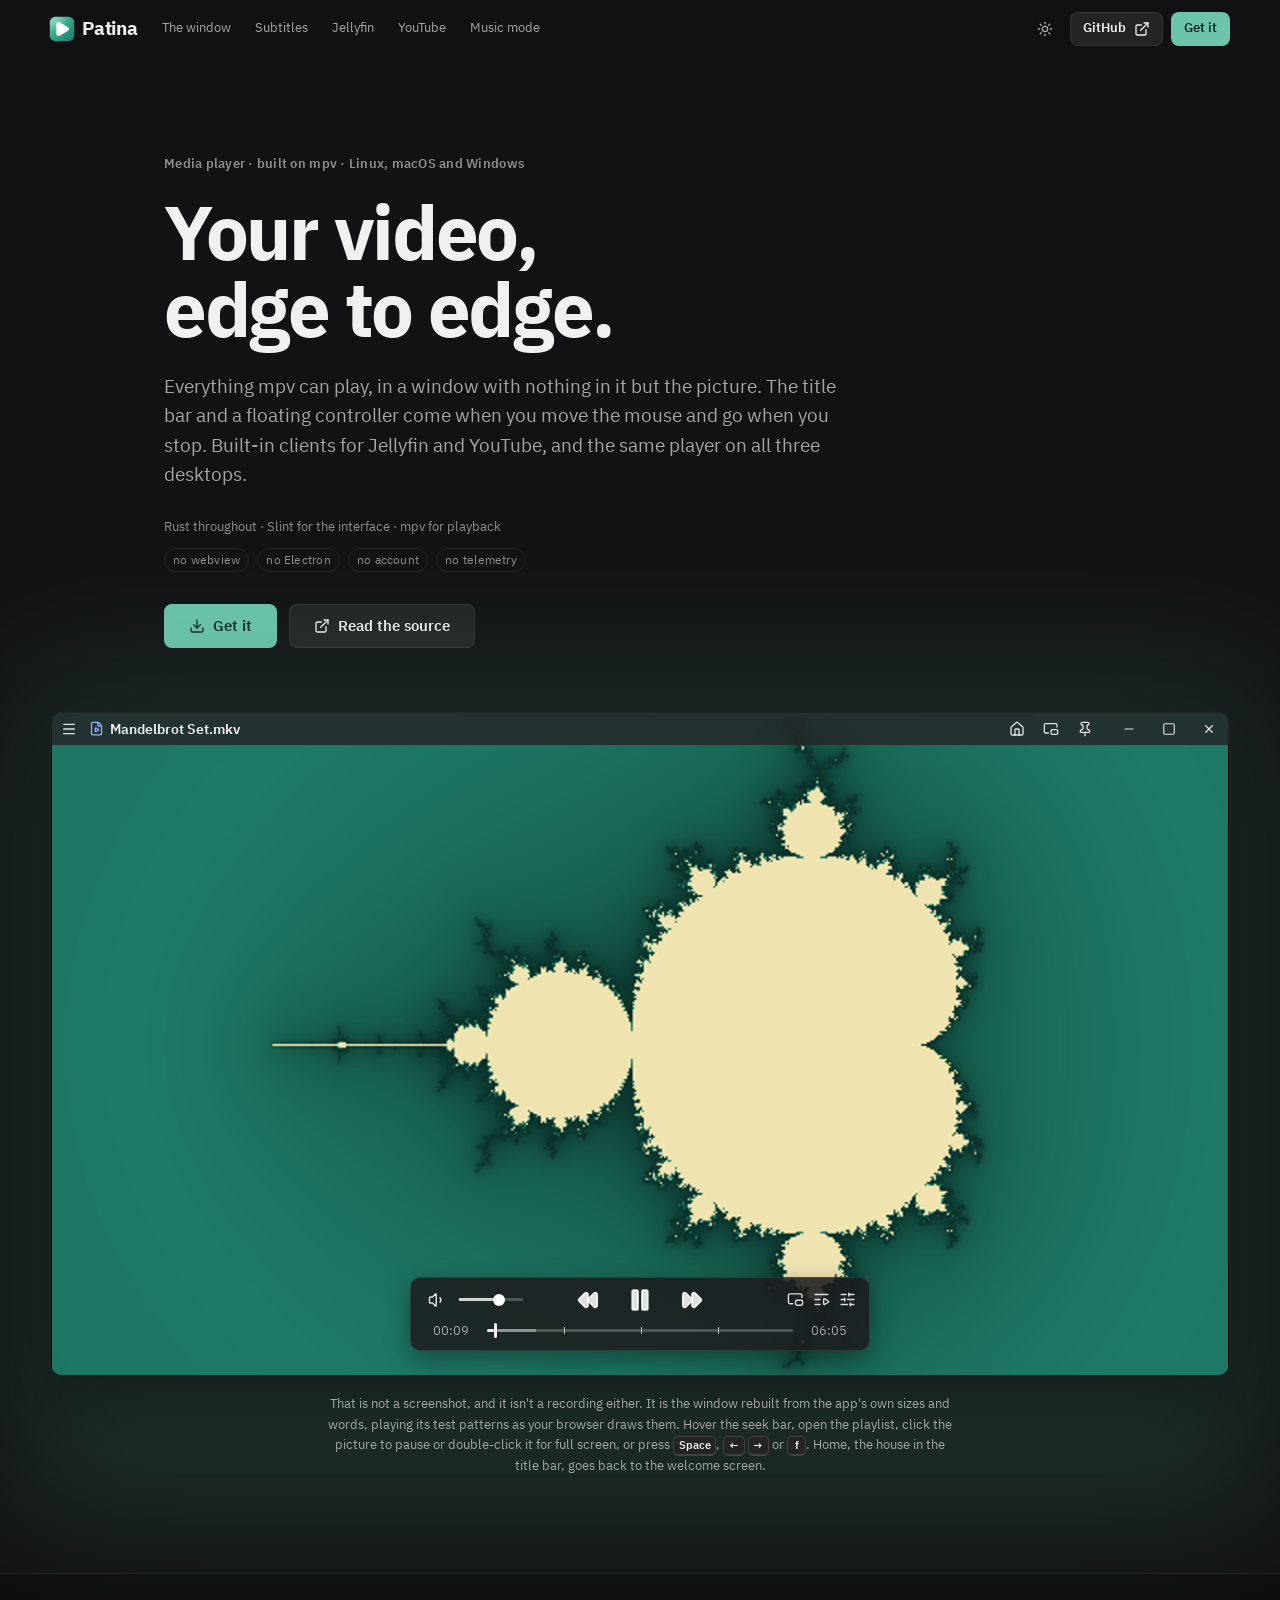
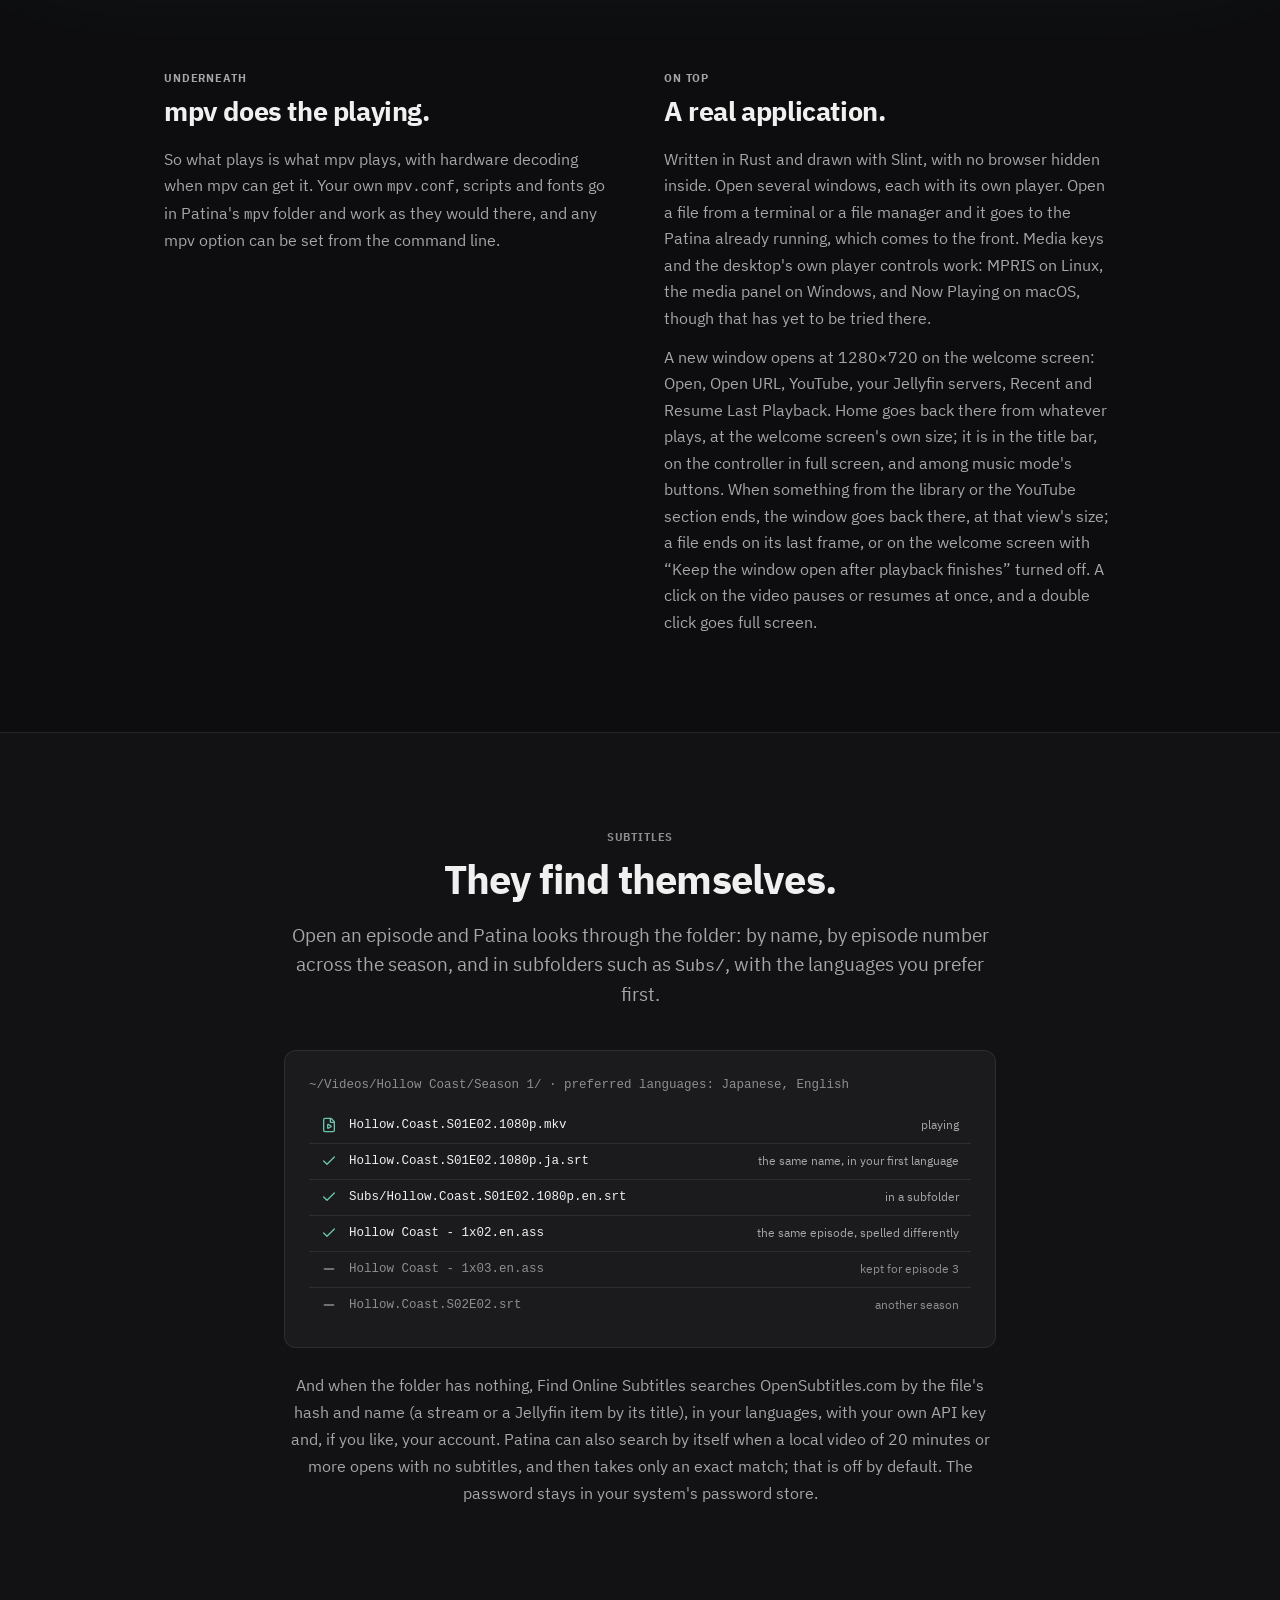
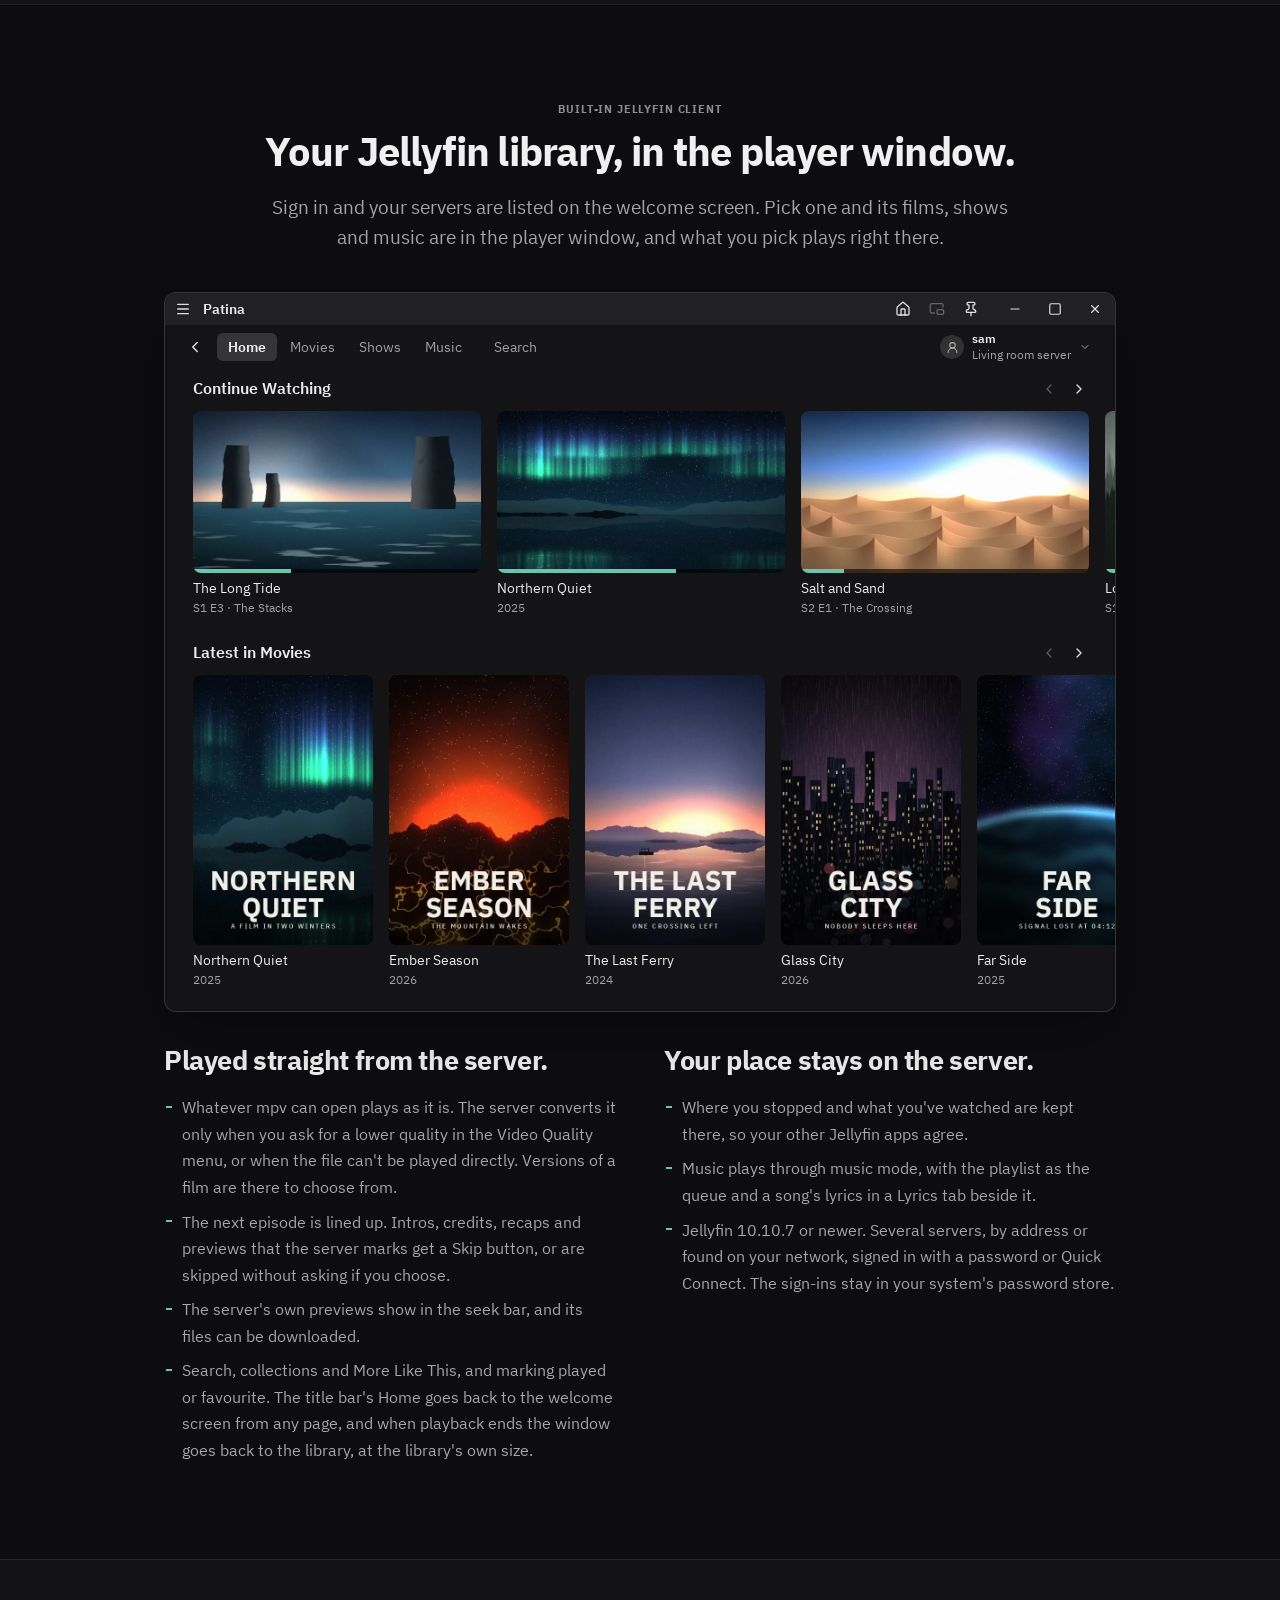
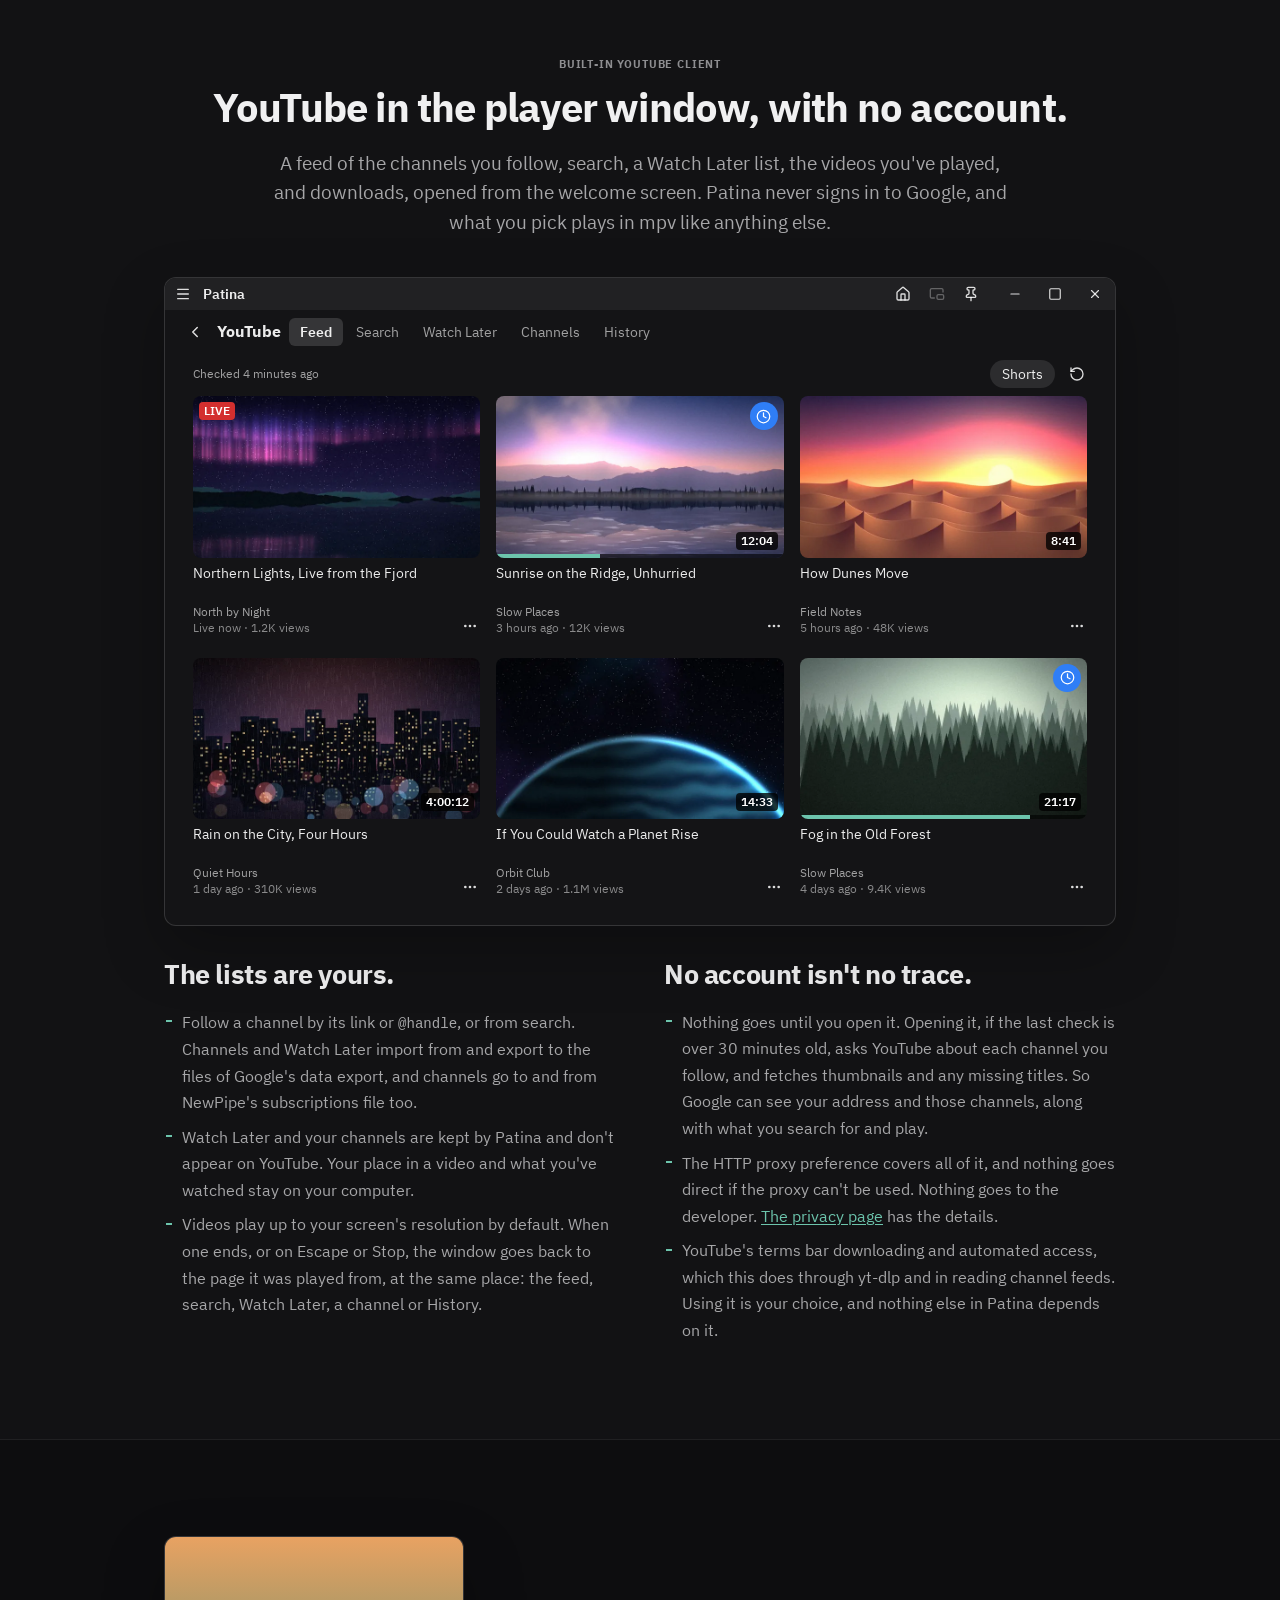
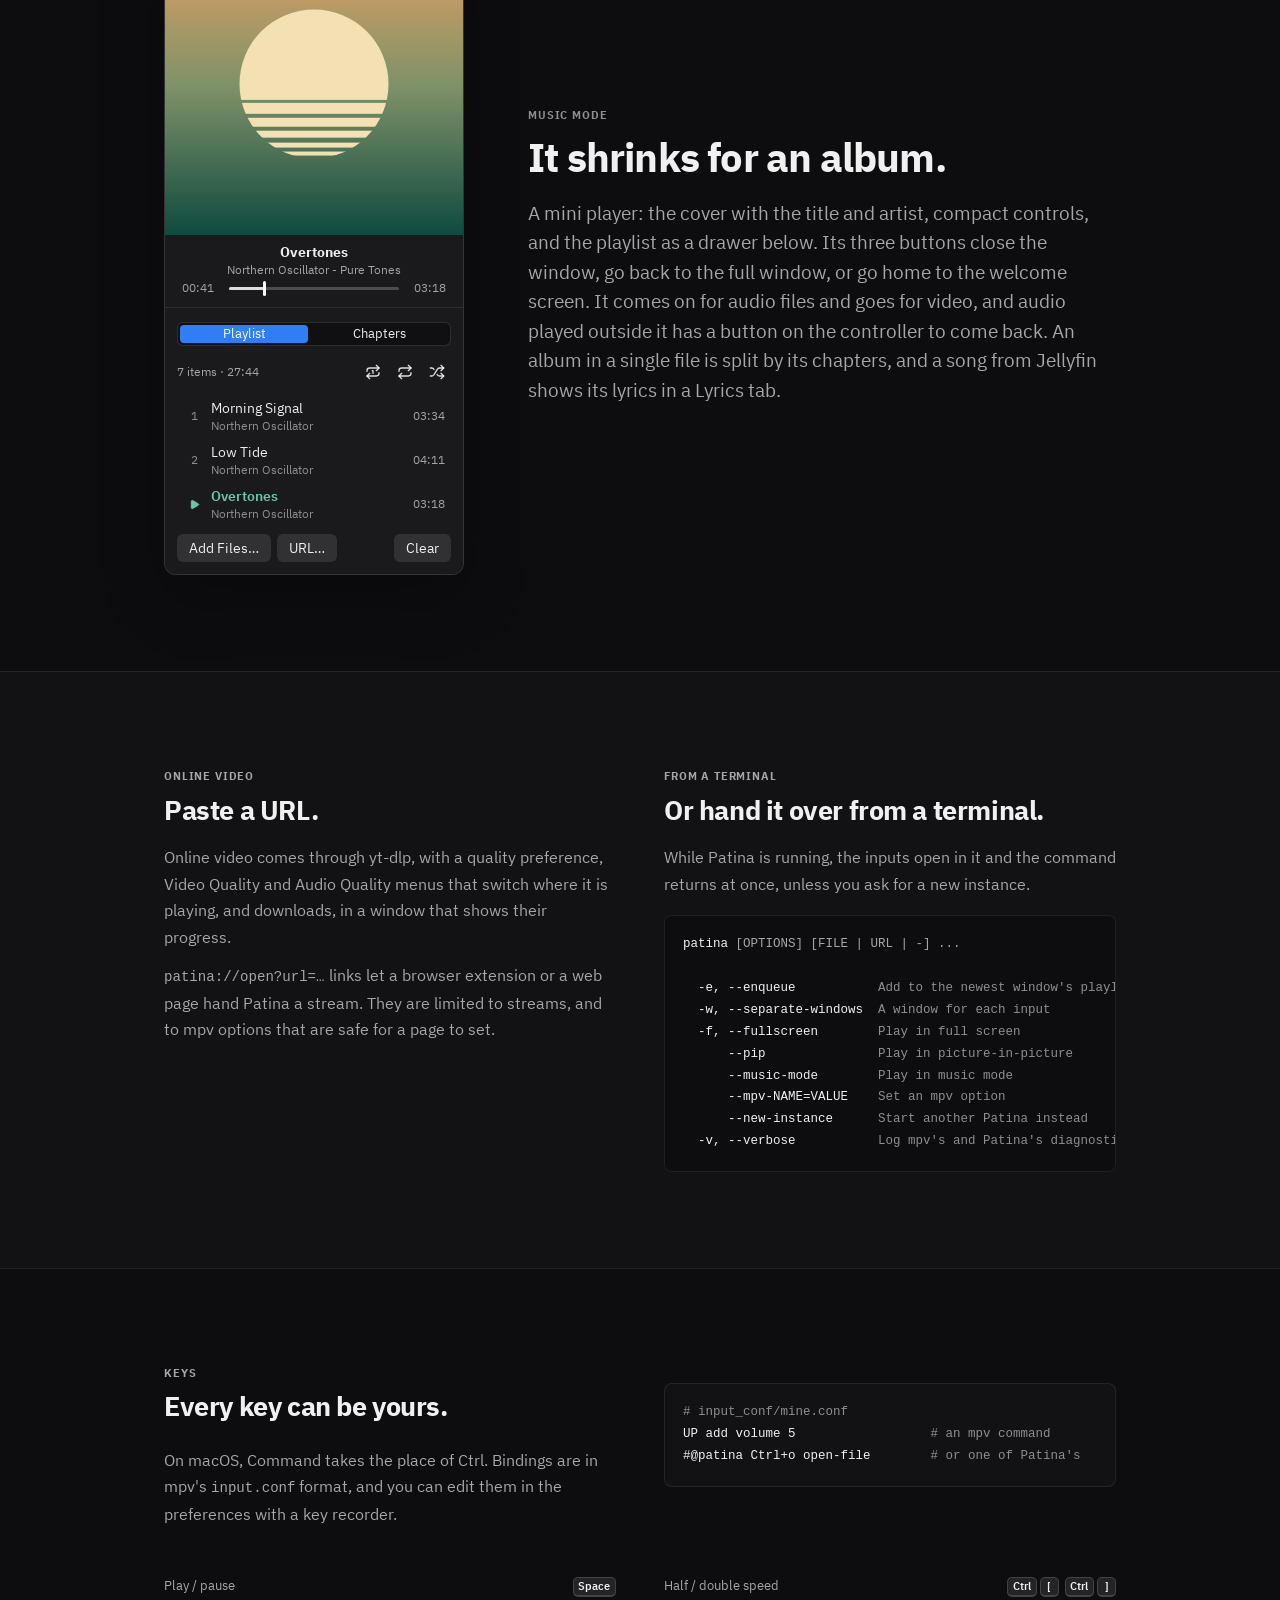
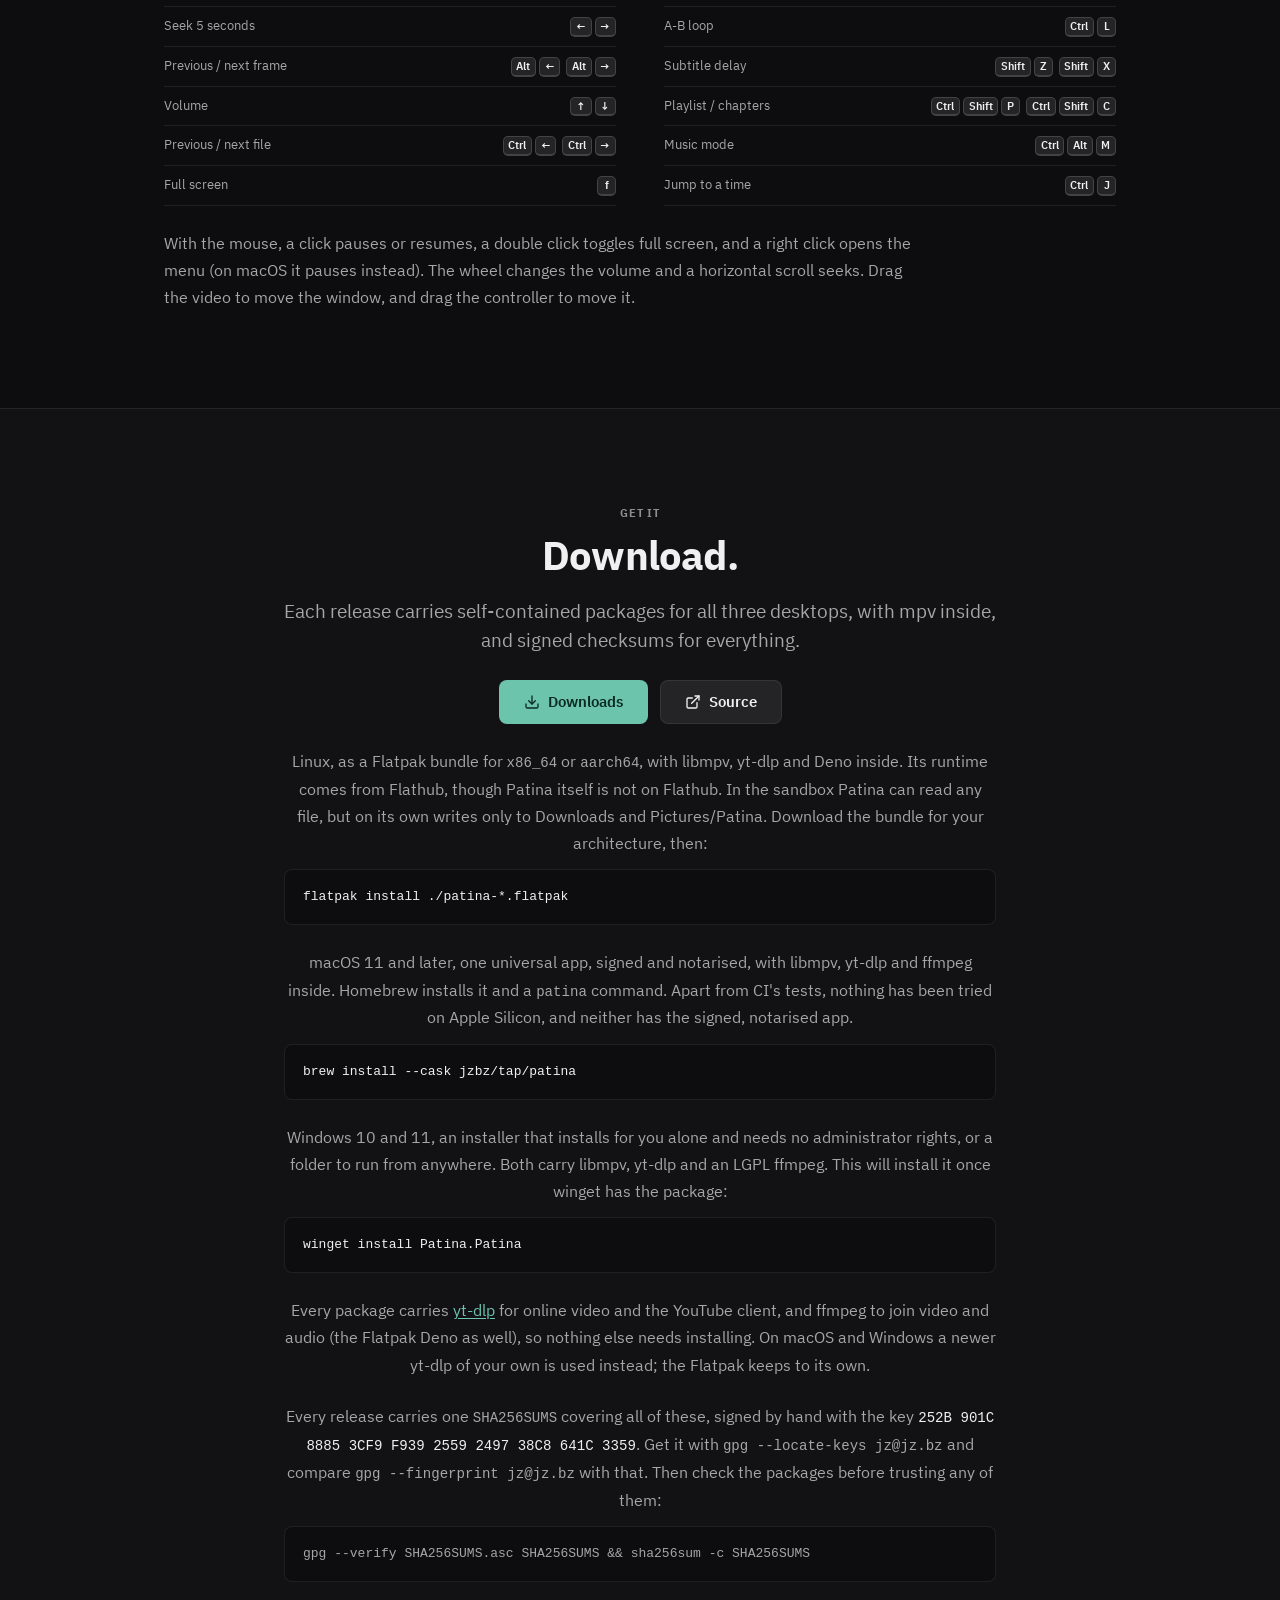
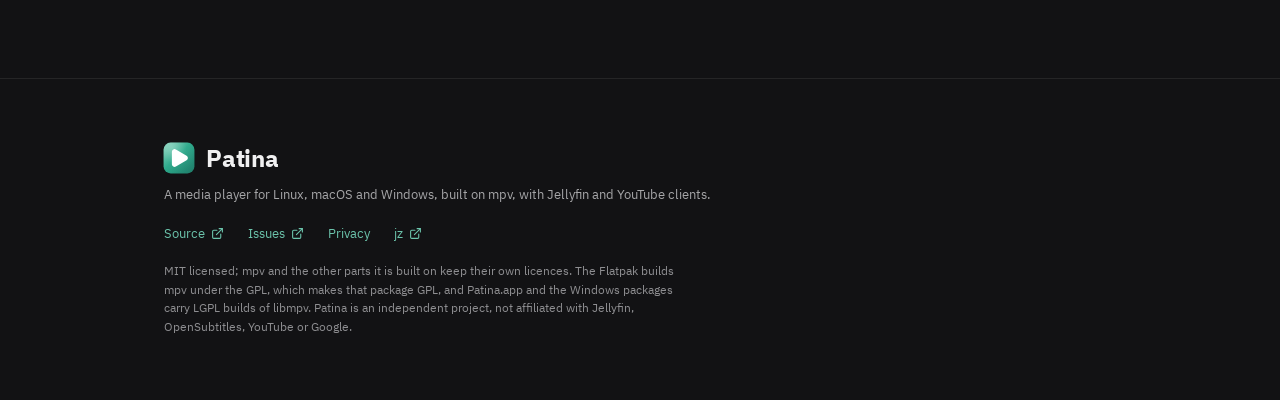
==== commit a3d4b1d1: "Say that the first release is out The download section said there was no release yet and that its co" ====
--- a/index.html
+++ b/index.html
@@ -966,14 +966,13 @@
     <p class="section-label">GET IT</p>
     <h2>Download.</h2>
     <p class="deck">
-      There is no release yet. From the first one on, each carries
-      self-contained packages for all three desktops, with mpv inside, and
-      signed checksums for everything. The commands below work from then on.
+      Each release carries self-contained packages for all three desktops,
+      with mpv inside, and signed checksums for everything.
     </p>
 
     <div class="downloads">
-      <a class="btn btn-primary btn-lg" href="https://github.com/jzbz/patina/releases">
-        <svg class="ico" aria-hidden="true"><use href="#i-download"/></svg>Releases
+      <a class="btn btn-primary btn-lg" href="https://github.com/jzbz/patina/releases/latest">
+        <svg class="ico" aria-hidden="true"><use href="#i-download"/></svg>Downloads
       </a>
       <a class="btn btn-lg" href="https://github.com/jzbz/patina">
         <svg class="ico" aria-hidden="true"><use href="#i-external"/></svg>Source
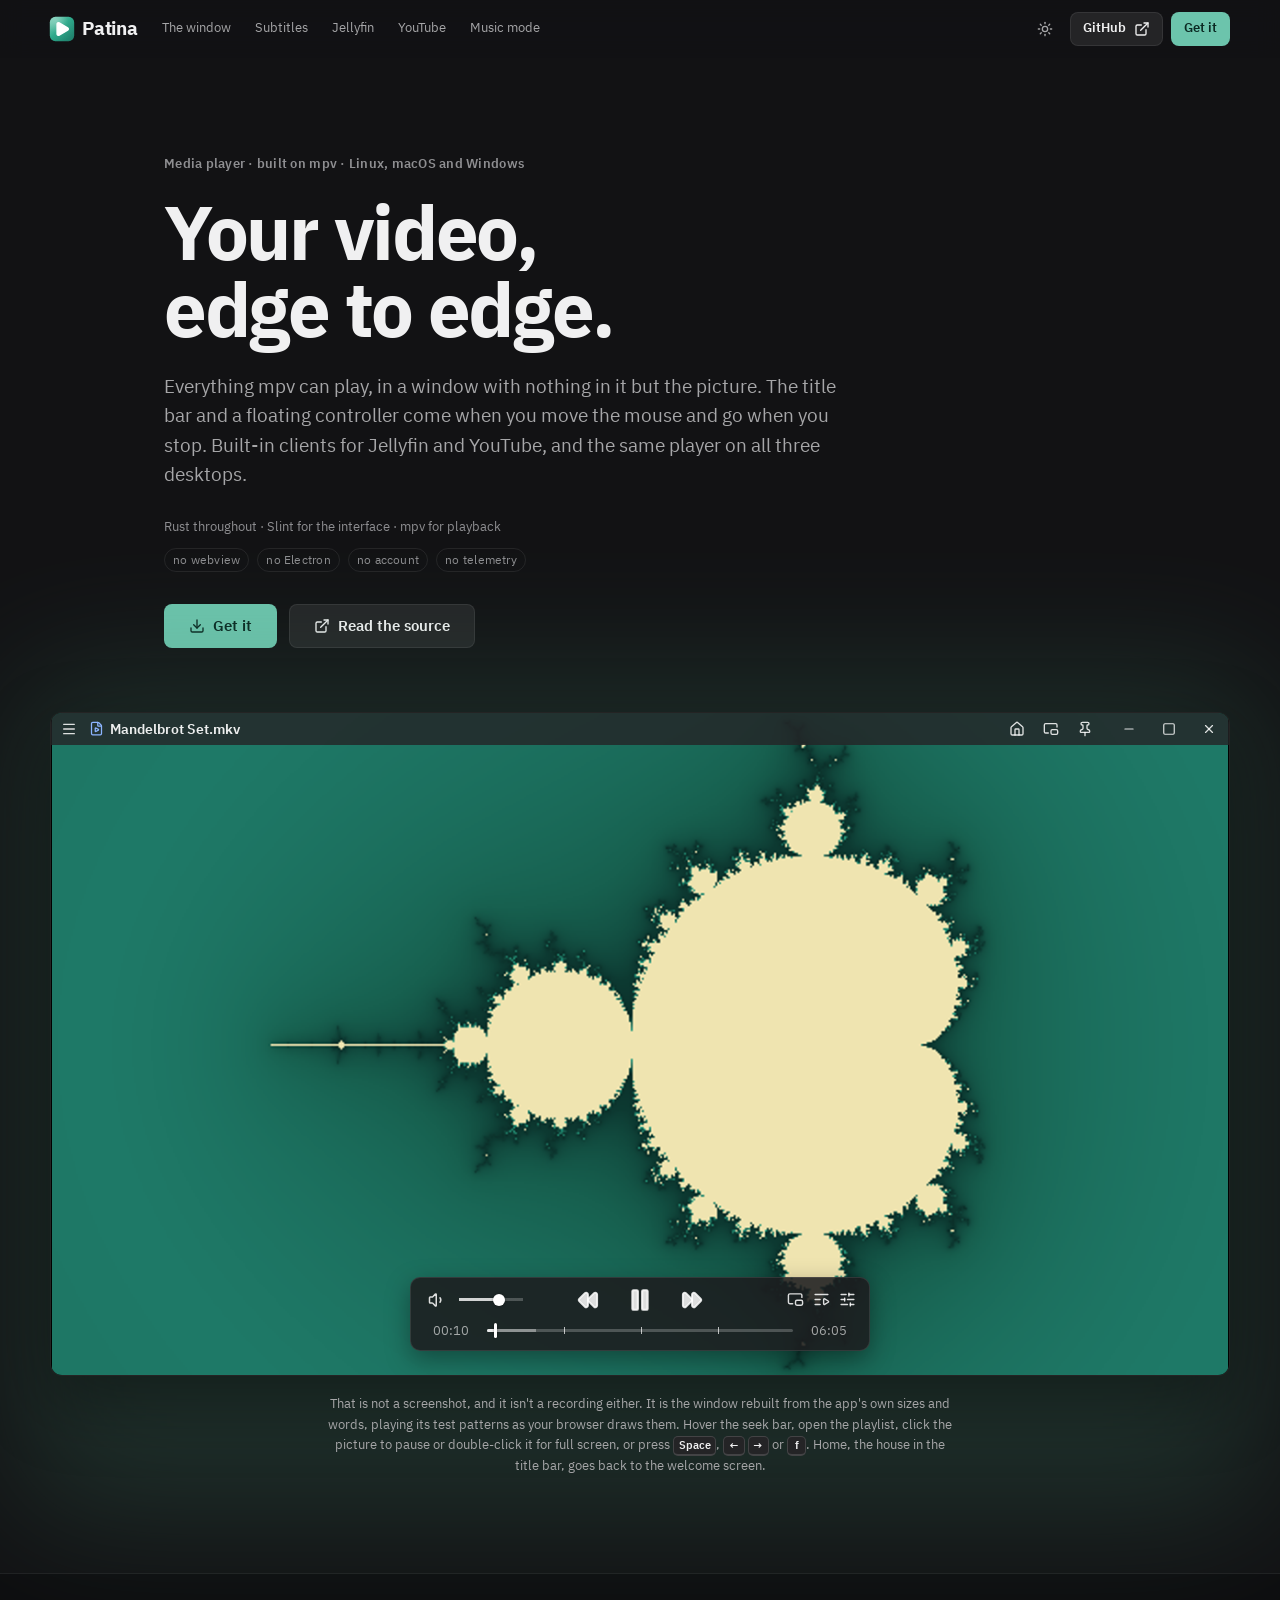
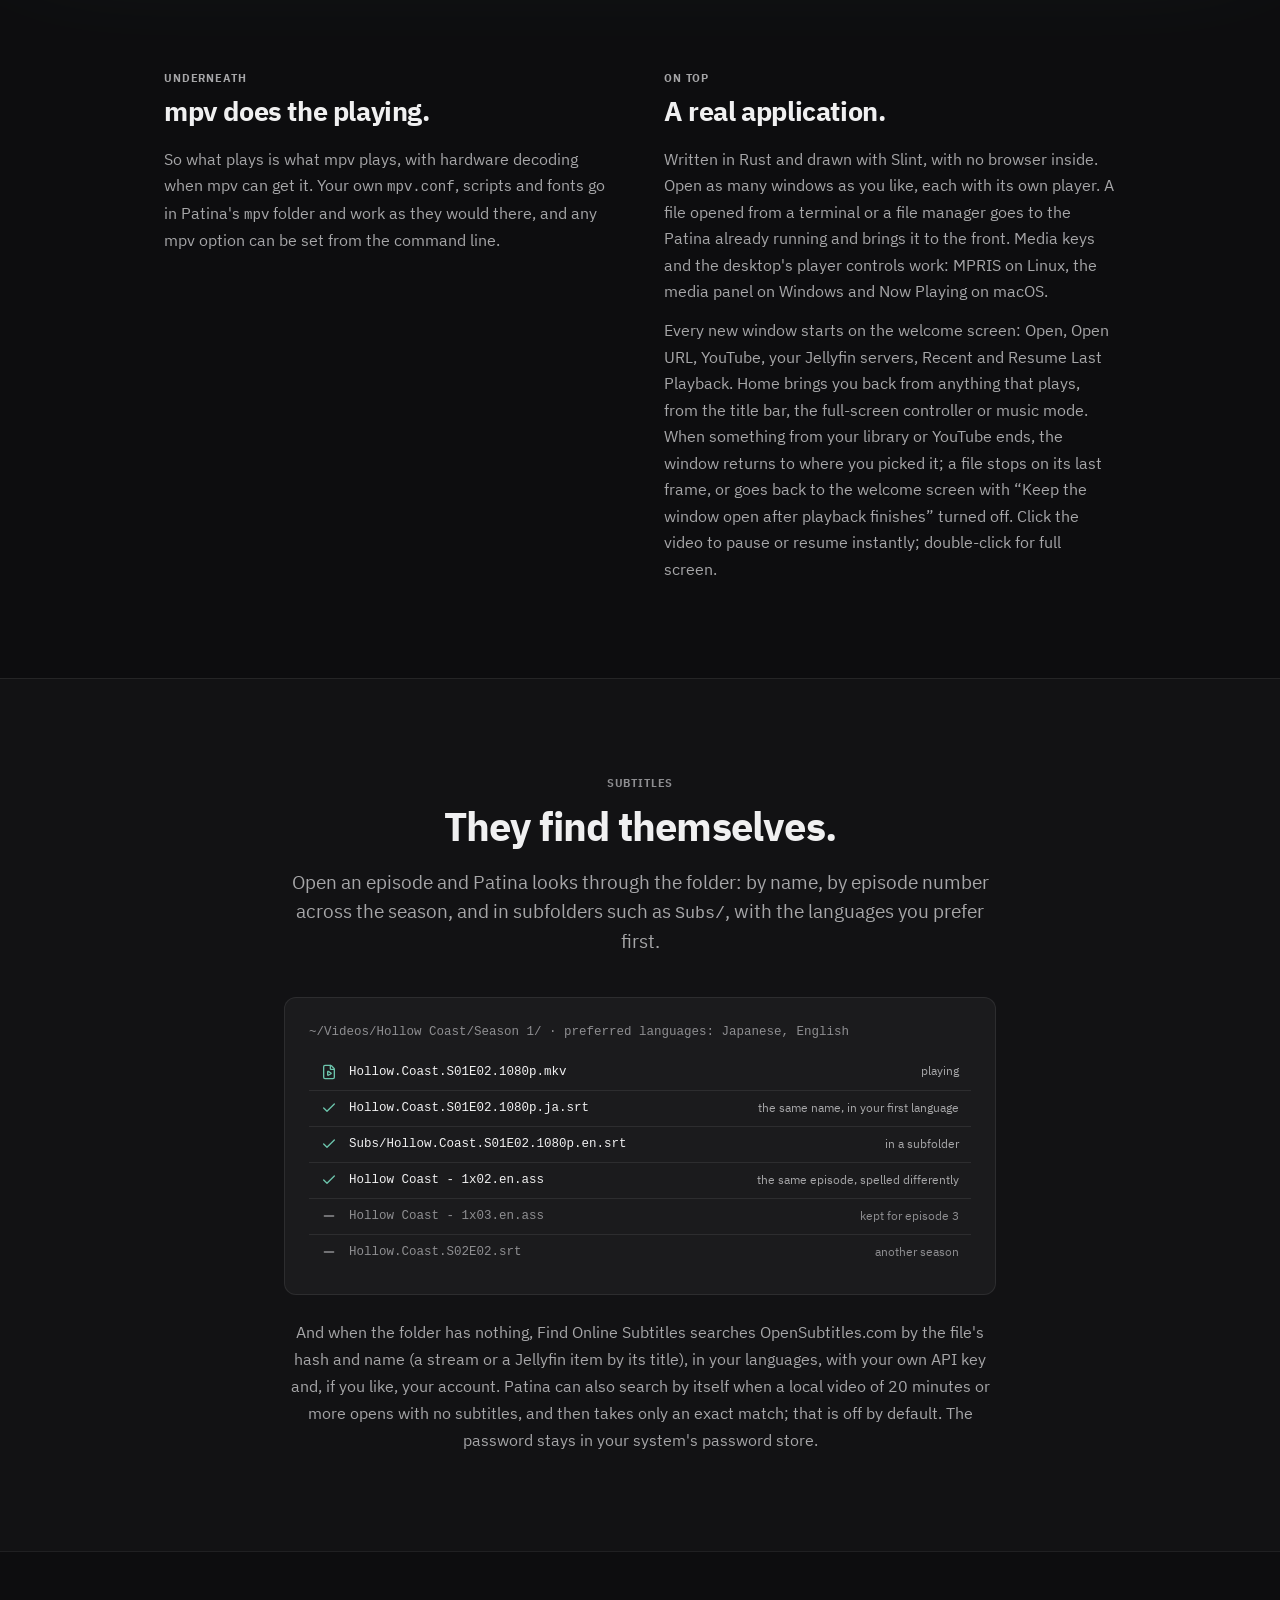
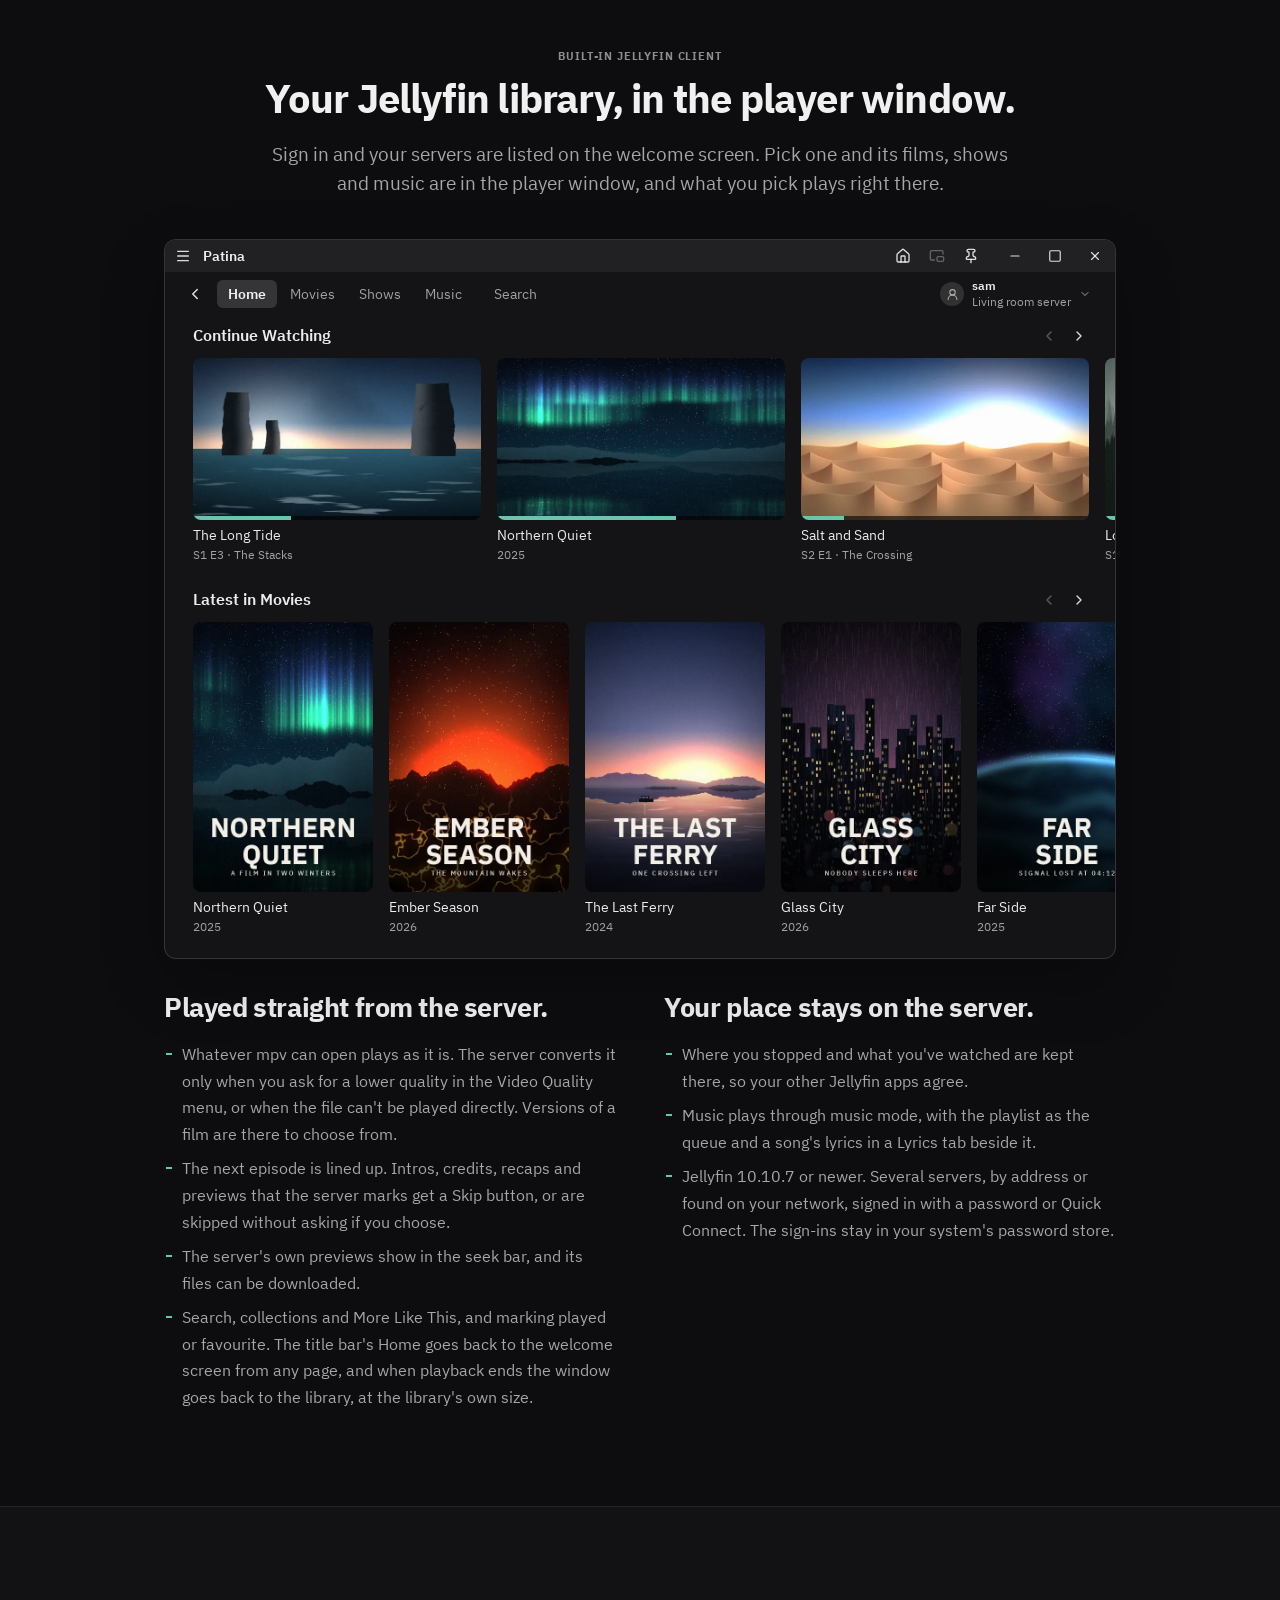
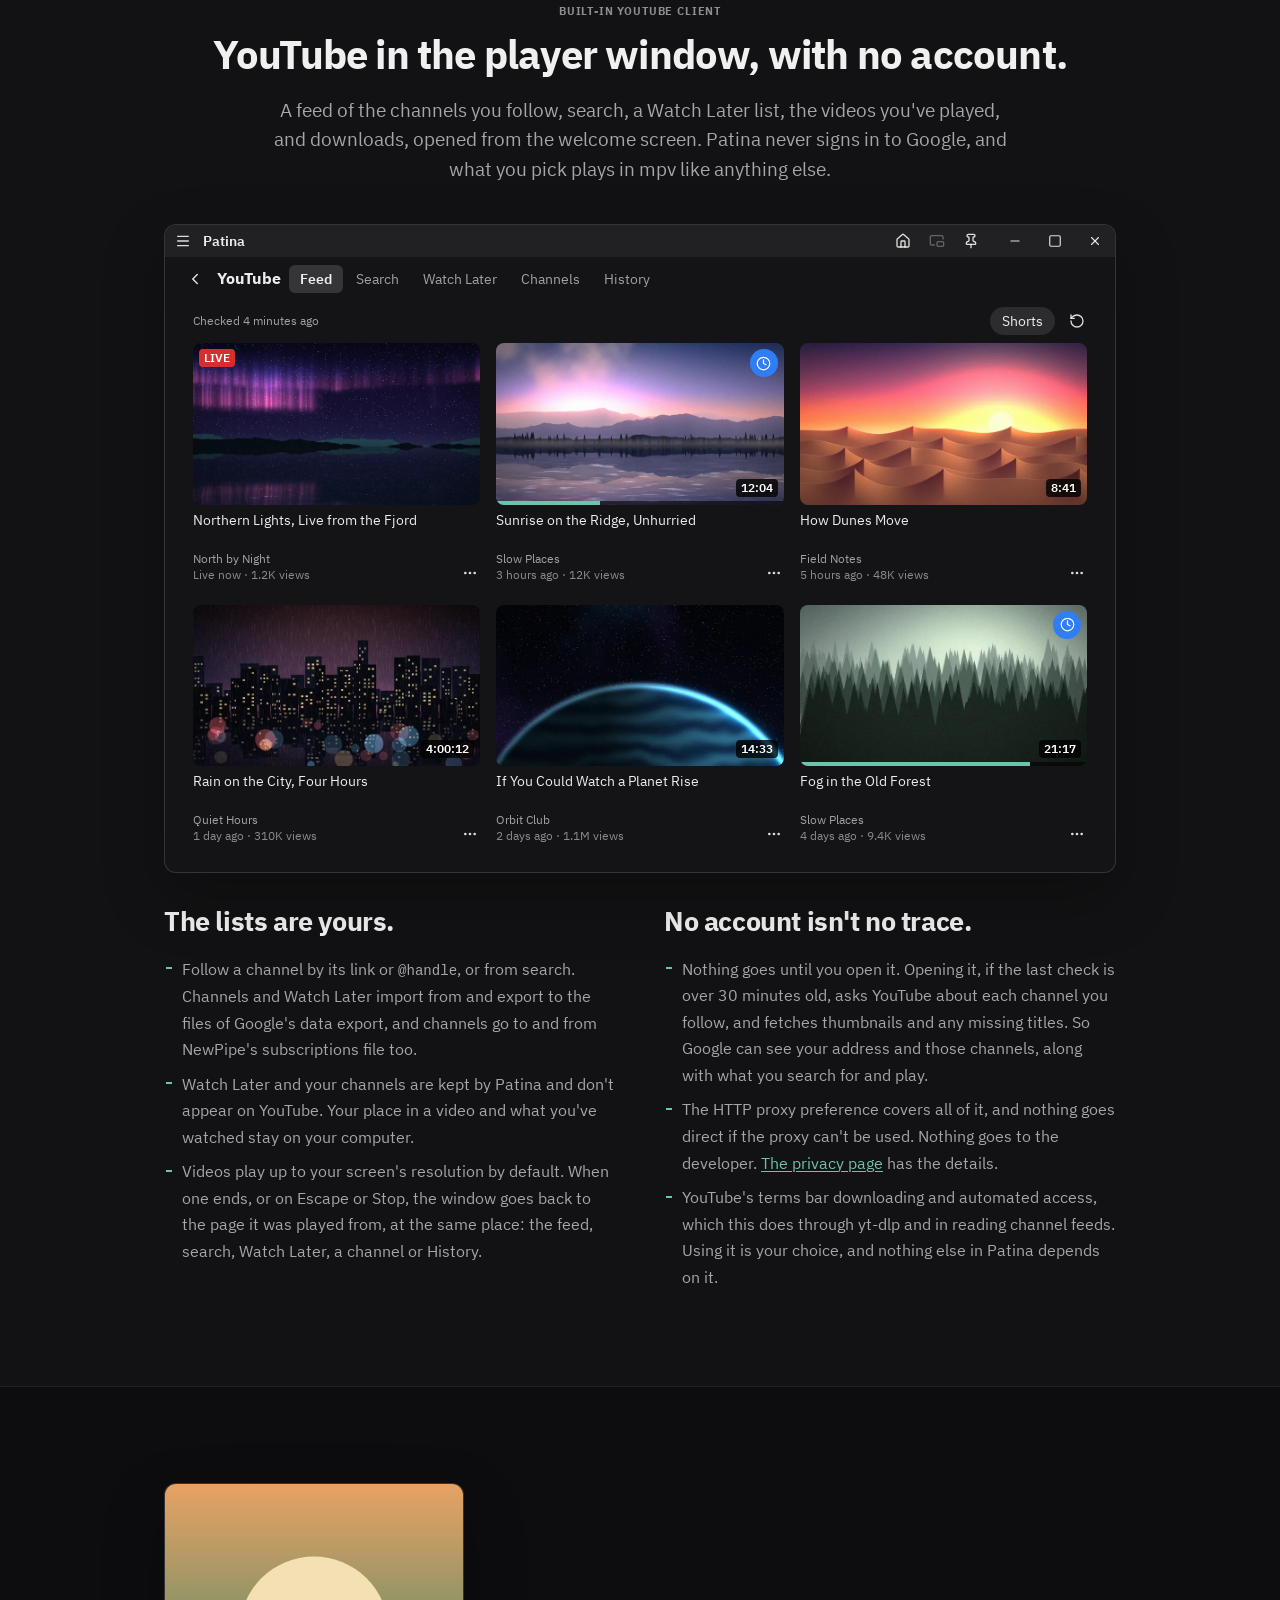
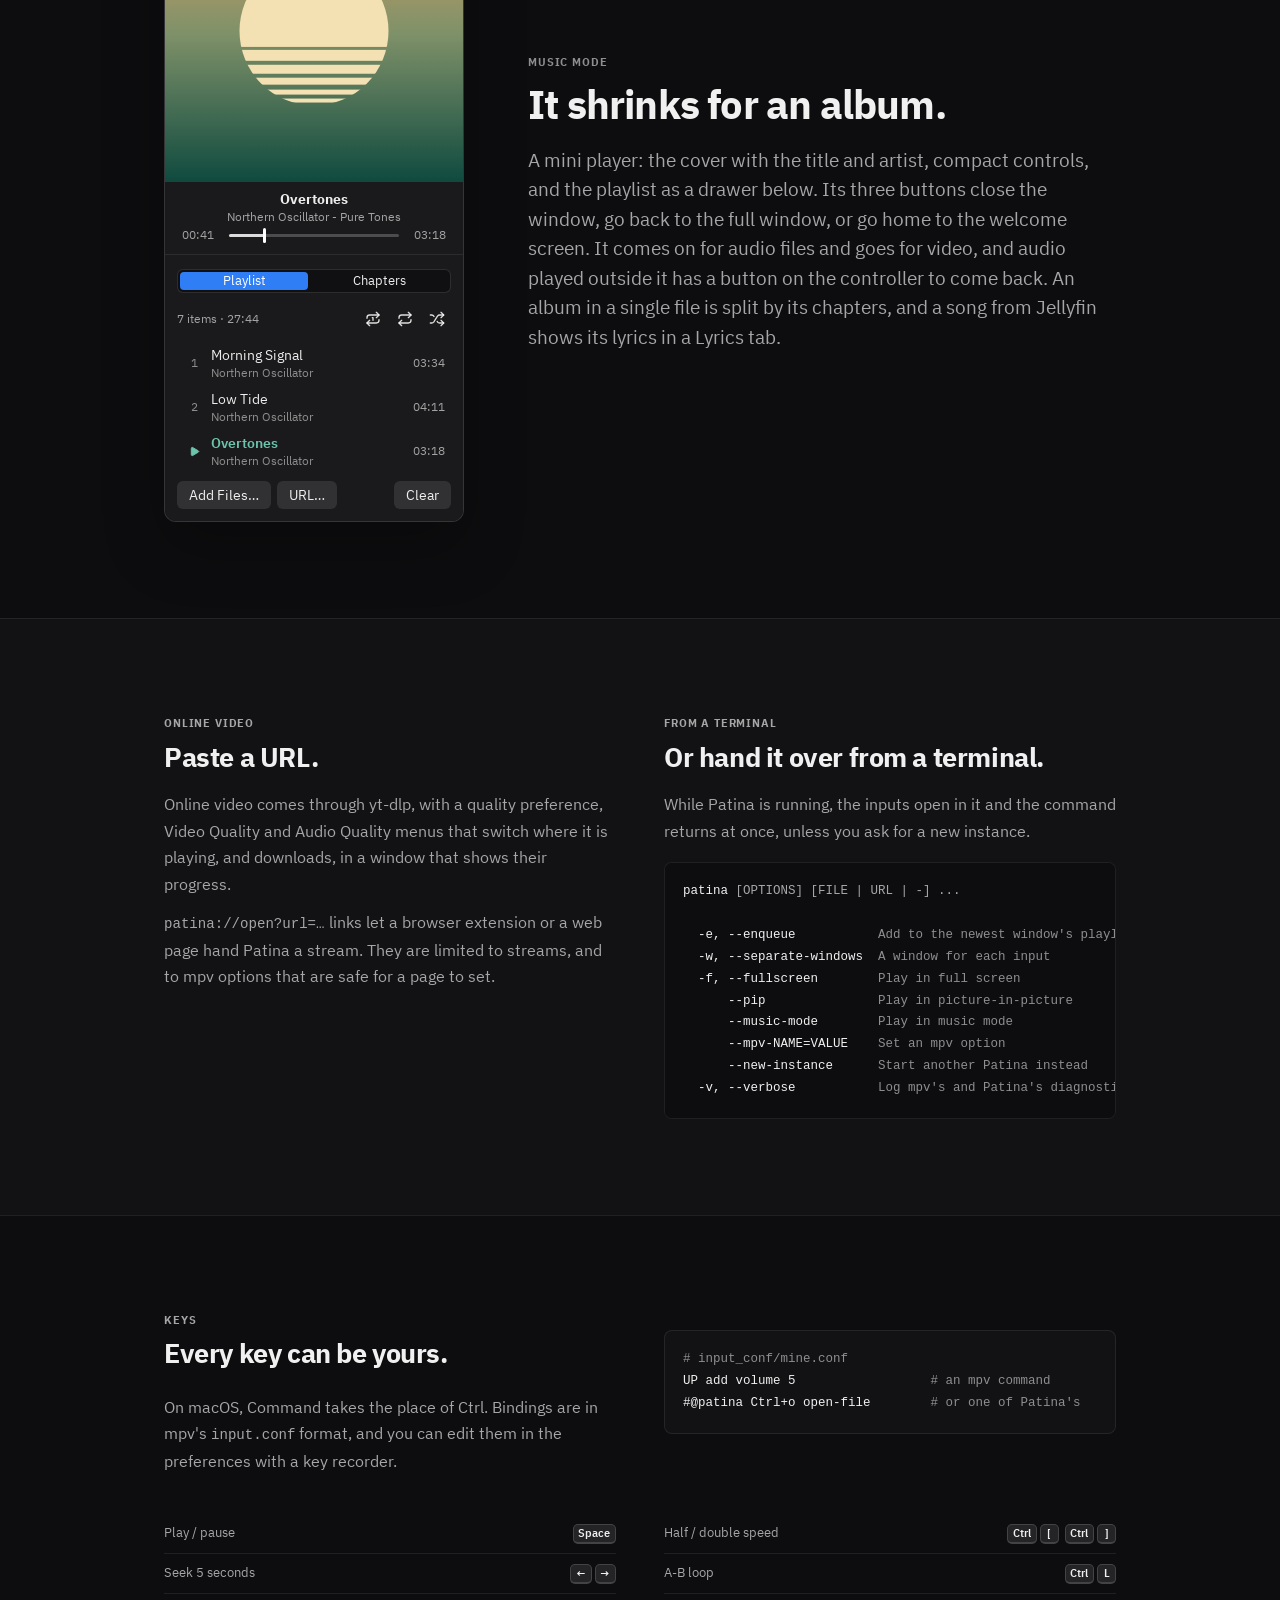
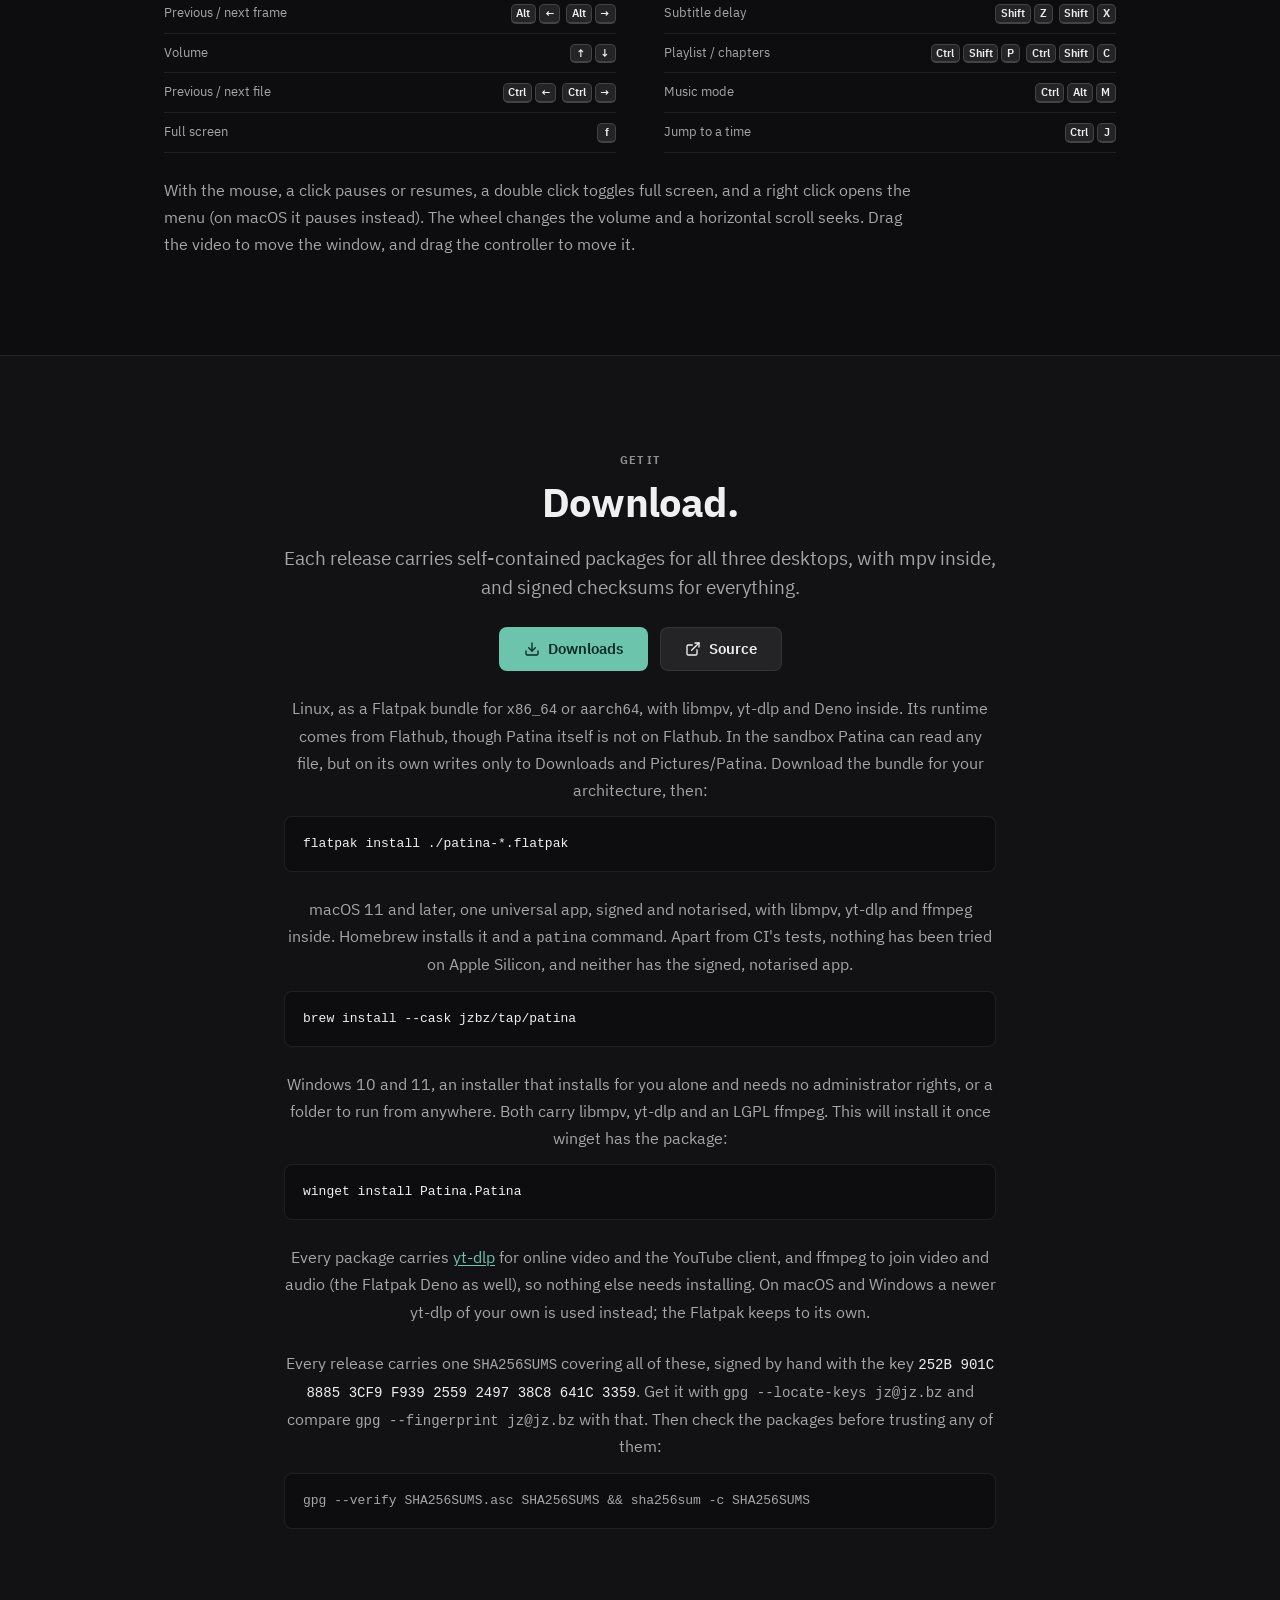
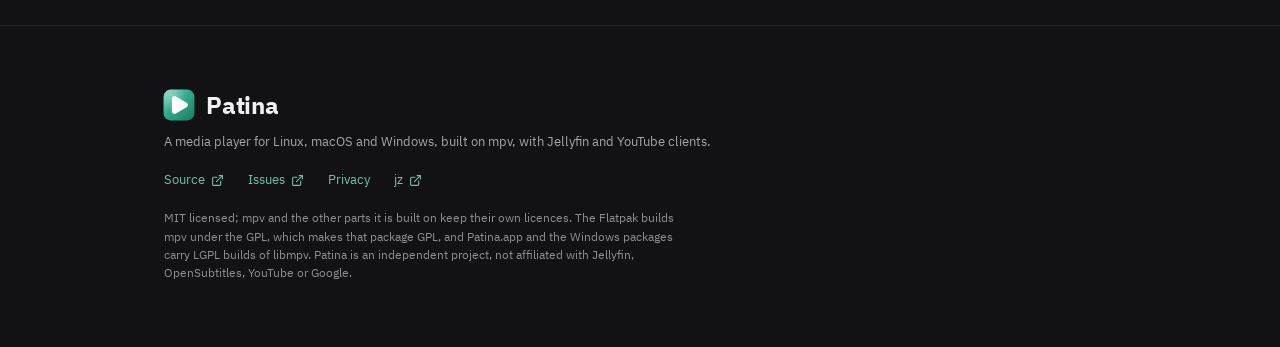
==== commit 513d22f5: "Tighten the text on the application band Drop the note that Now Playing has yet to be tried on macOS" ====
--- a/index.html
+++ b/index.html
@@ -477,24 +477,23 @@
         <p class="section-label">ON TOP</p>
         <h2 class="h2-ish">A real application.</h2>
         <p>
-          Written in Rust and drawn with Slint, with no browser hidden inside.
-          Open several windows, each with its own player. Open a file from a
-          terminal or a file manager and it goes to the Patina already running,
-          which comes to the front. Media keys and the desktop's own player
-          controls work: MPRIS on Linux, the media panel on Windows, and Now
-          Playing on macOS, though that has yet to be tried there.
+          Written in Rust and drawn with Slint, with no browser inside. Open as
+          many windows as you like, each with its own player. A file opened
+          from a terminal or a file manager goes to the Patina already running
+          and brings it to the front. Media keys and the desktop's player
+          controls work: MPRIS on Linux, the media panel on Windows and Now
+          Playing on macOS.
         </p>
         <p>
-          A new window opens at 1280&times;720 on the welcome screen: Open, Open
-          URL, YouTube, your Jellyfin servers, Recent and Resume Last Playback.
-          Home goes back there from whatever plays, at the welcome screen's own
-          size; it is in the title bar, on the controller in full screen, and
-          among music mode's buttons. When something from the library or the
-          YouTube section ends, the window goes back there, at that view's
-          size; a file ends on its last frame, or on the welcome screen with
+          Every new window starts on the welcome screen: Open, Open URL,
+          YouTube, your Jellyfin servers, Recent and Resume Last Playback. Home
+          brings you back from anything that plays, from the title bar, the
+          full-screen controller or music mode. When something from your
+          library or YouTube ends, the window returns to where you picked it; a
+          file stops on its last frame, or goes back to the welcome screen with
           &ldquo;Keep the window open after playback finishes&rdquo; turned off.
-          A click on the video pauses or resumes at once, and a double click
-          goes full screen.
+          Click the video to pause or resume instantly; double-click for full
+          screen.
         </p>
       </article>
     </div>
